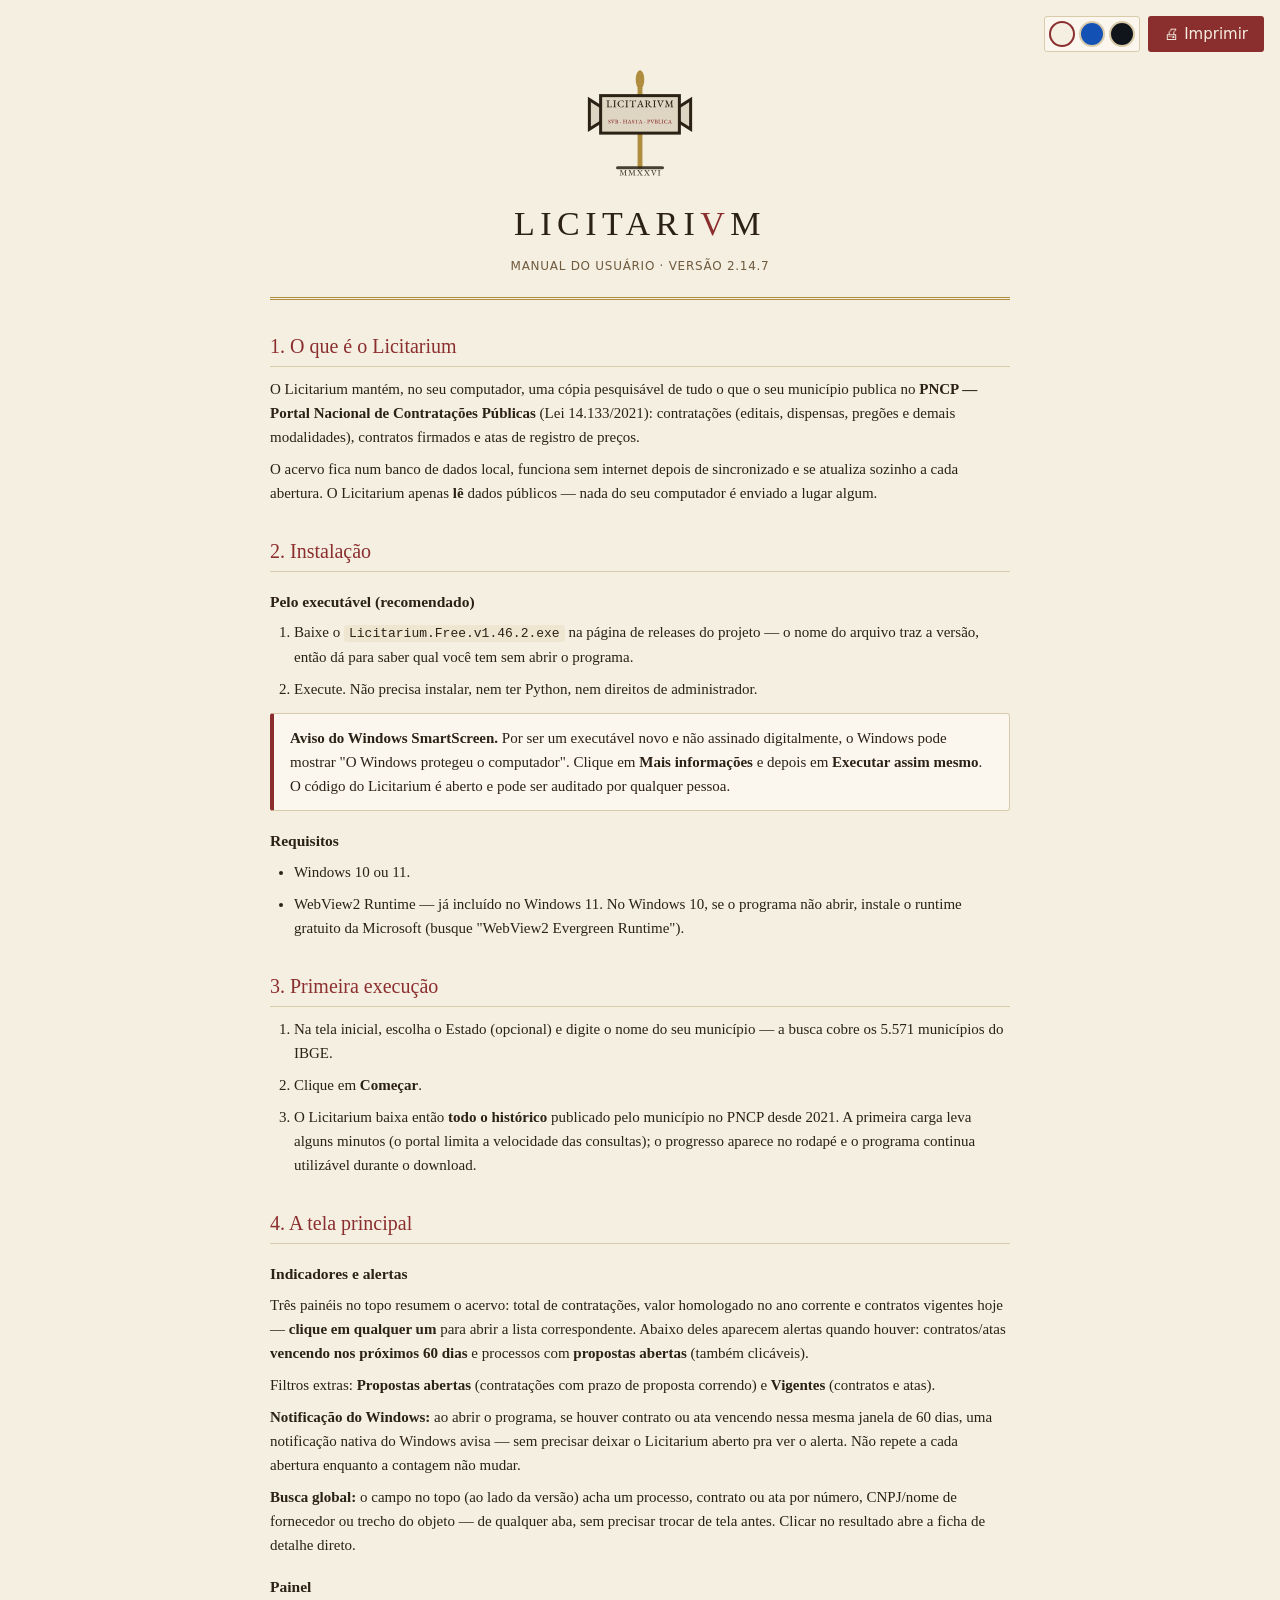
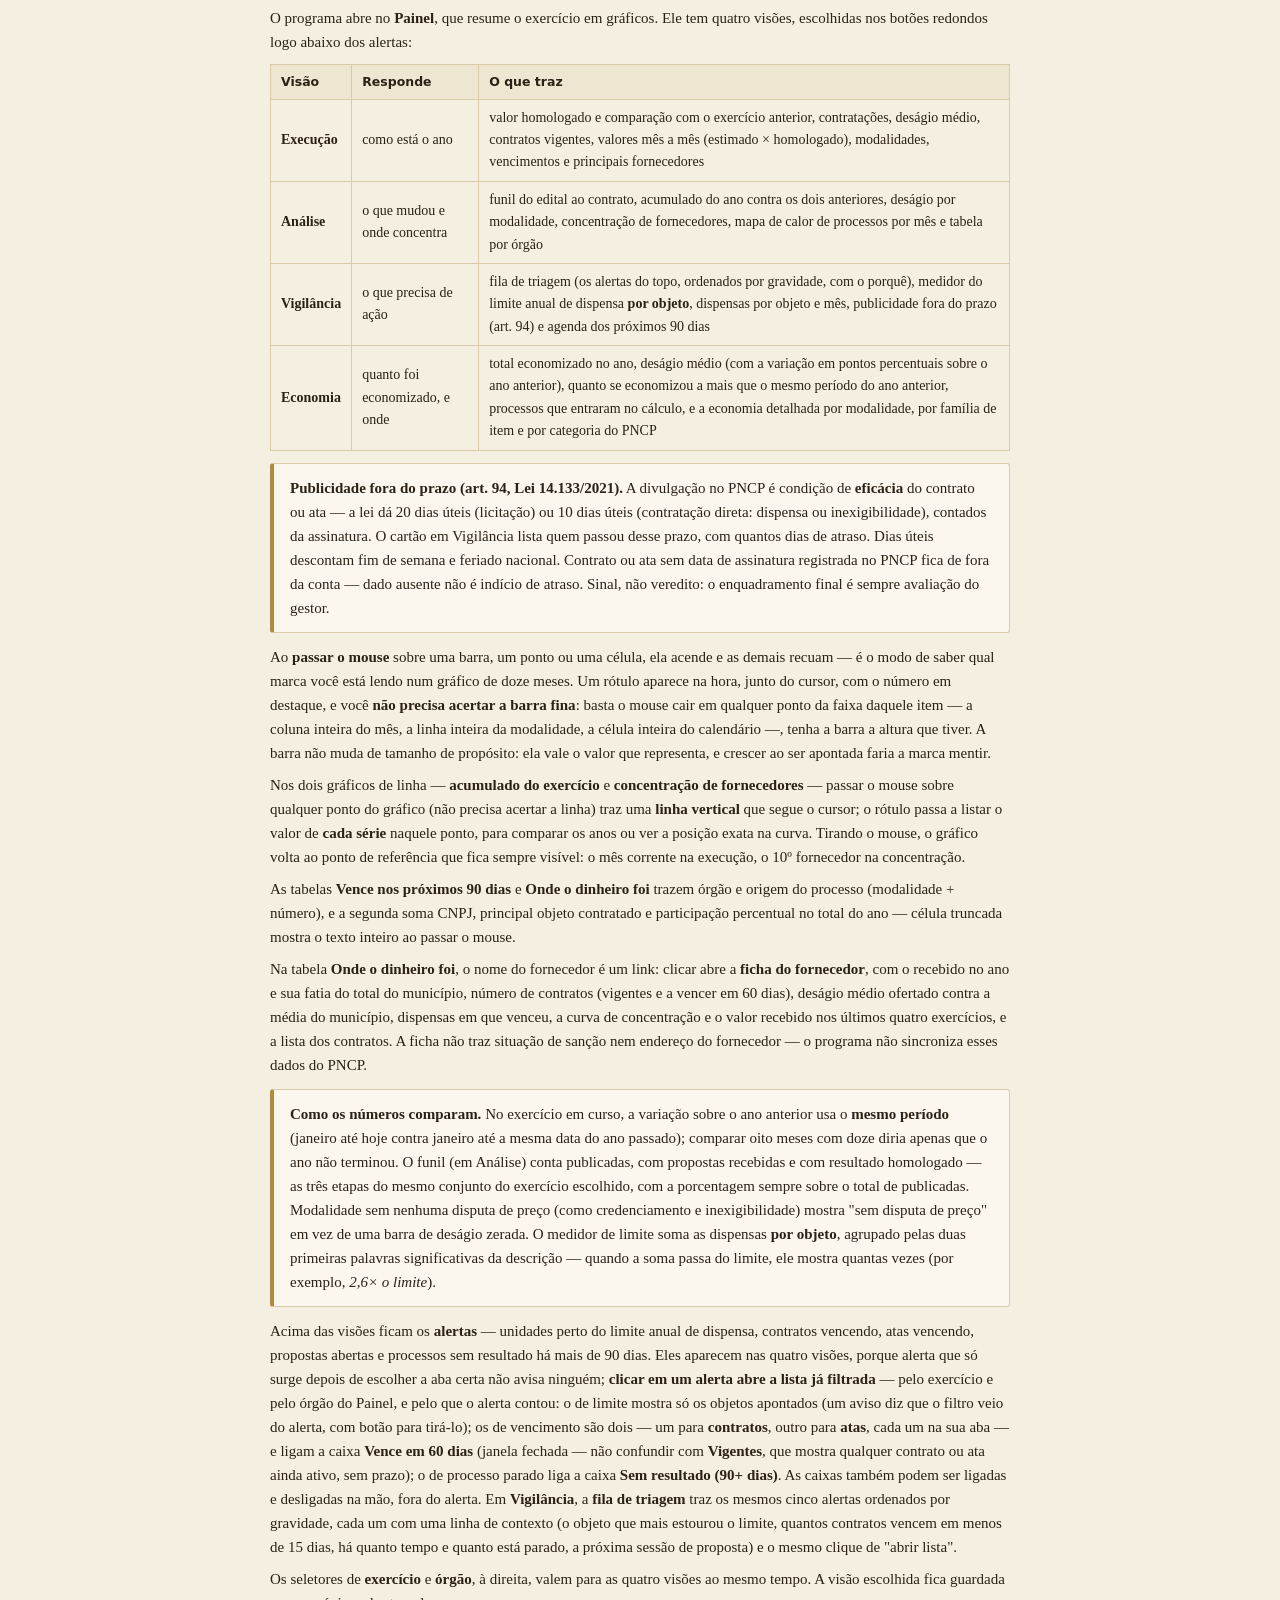
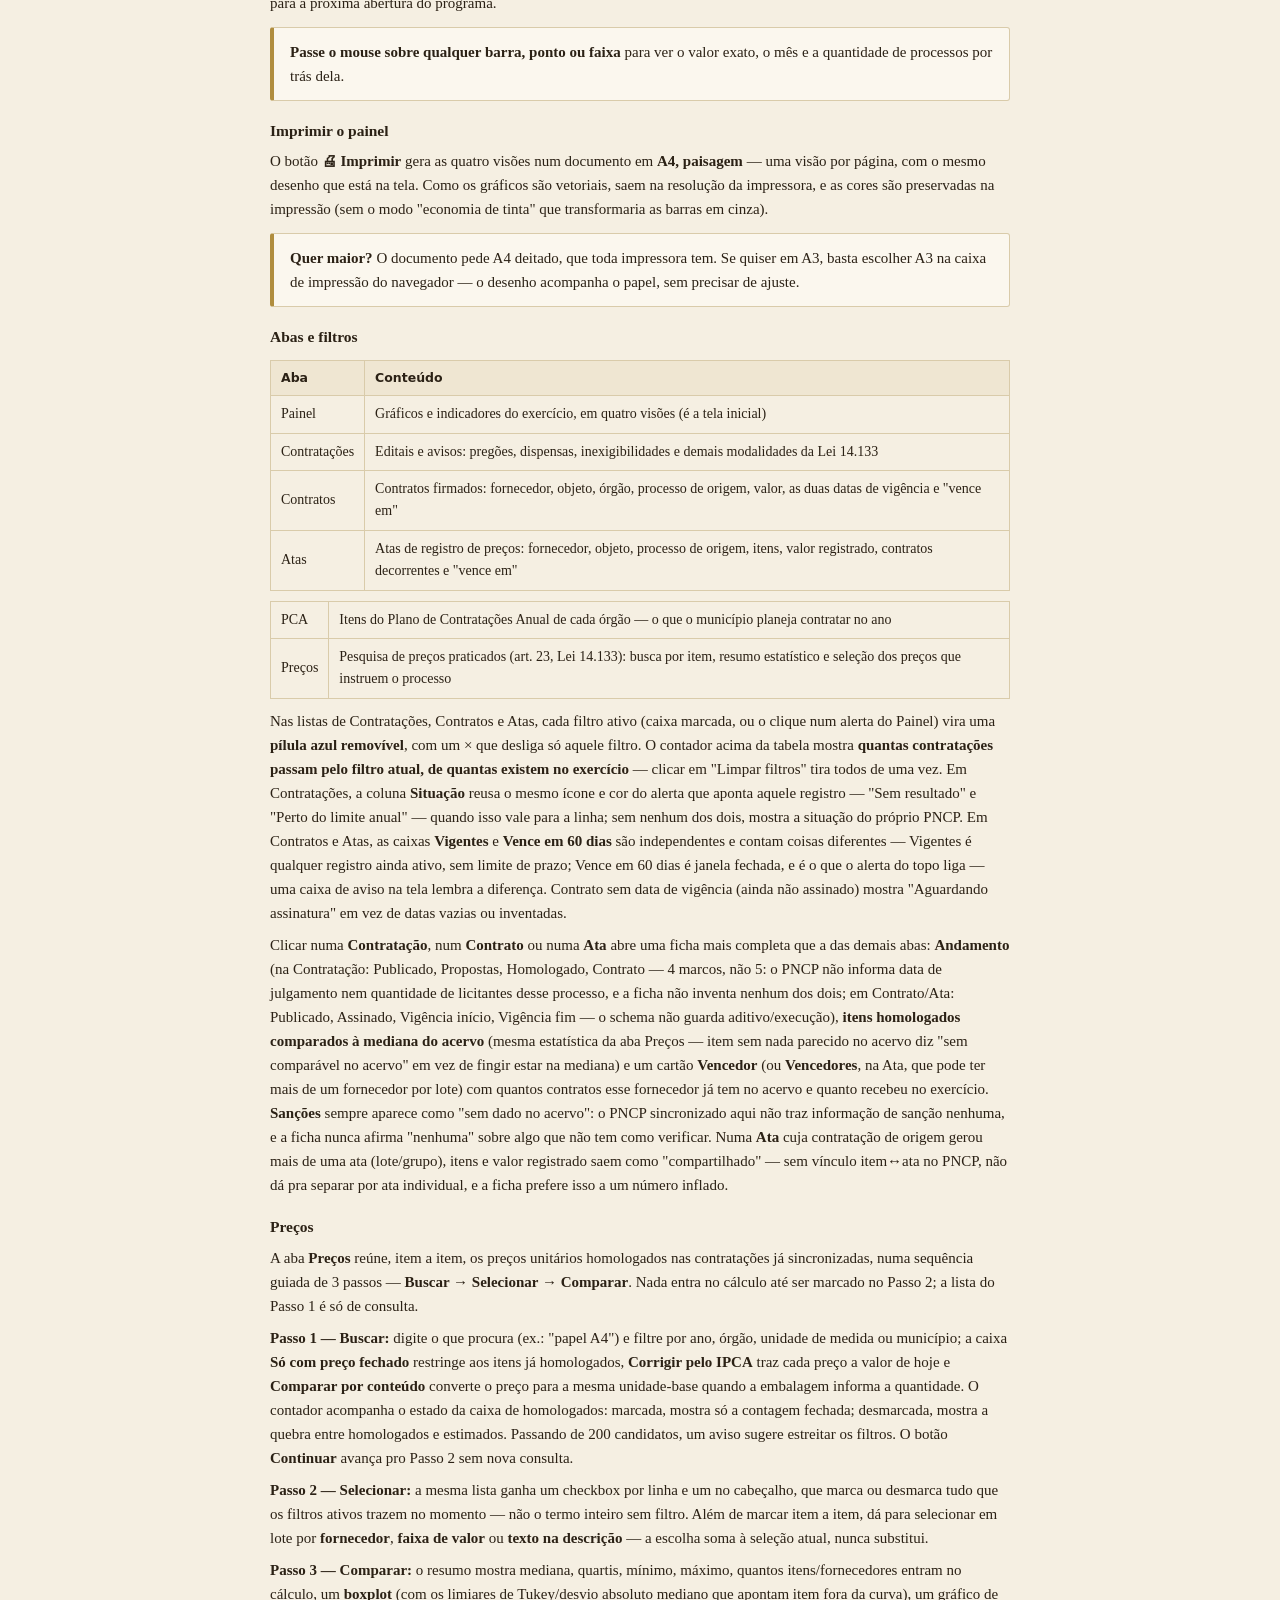
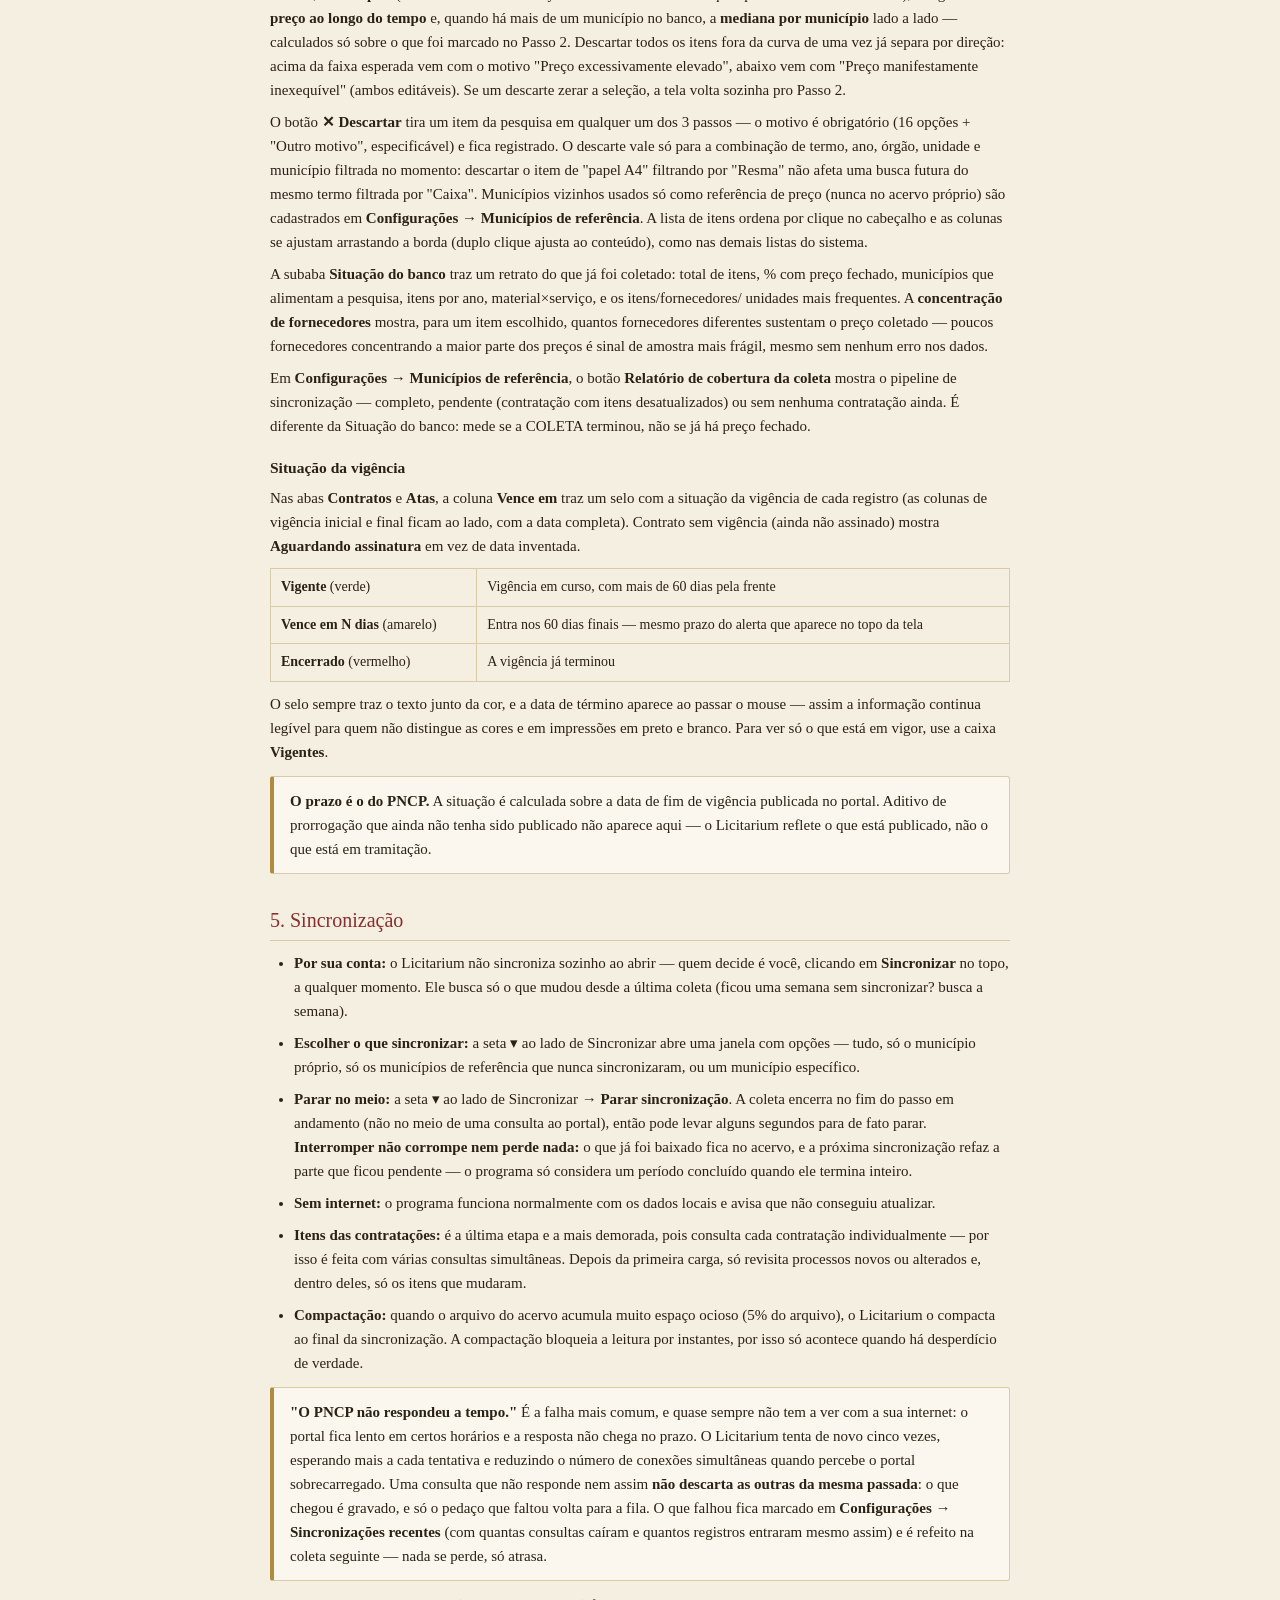
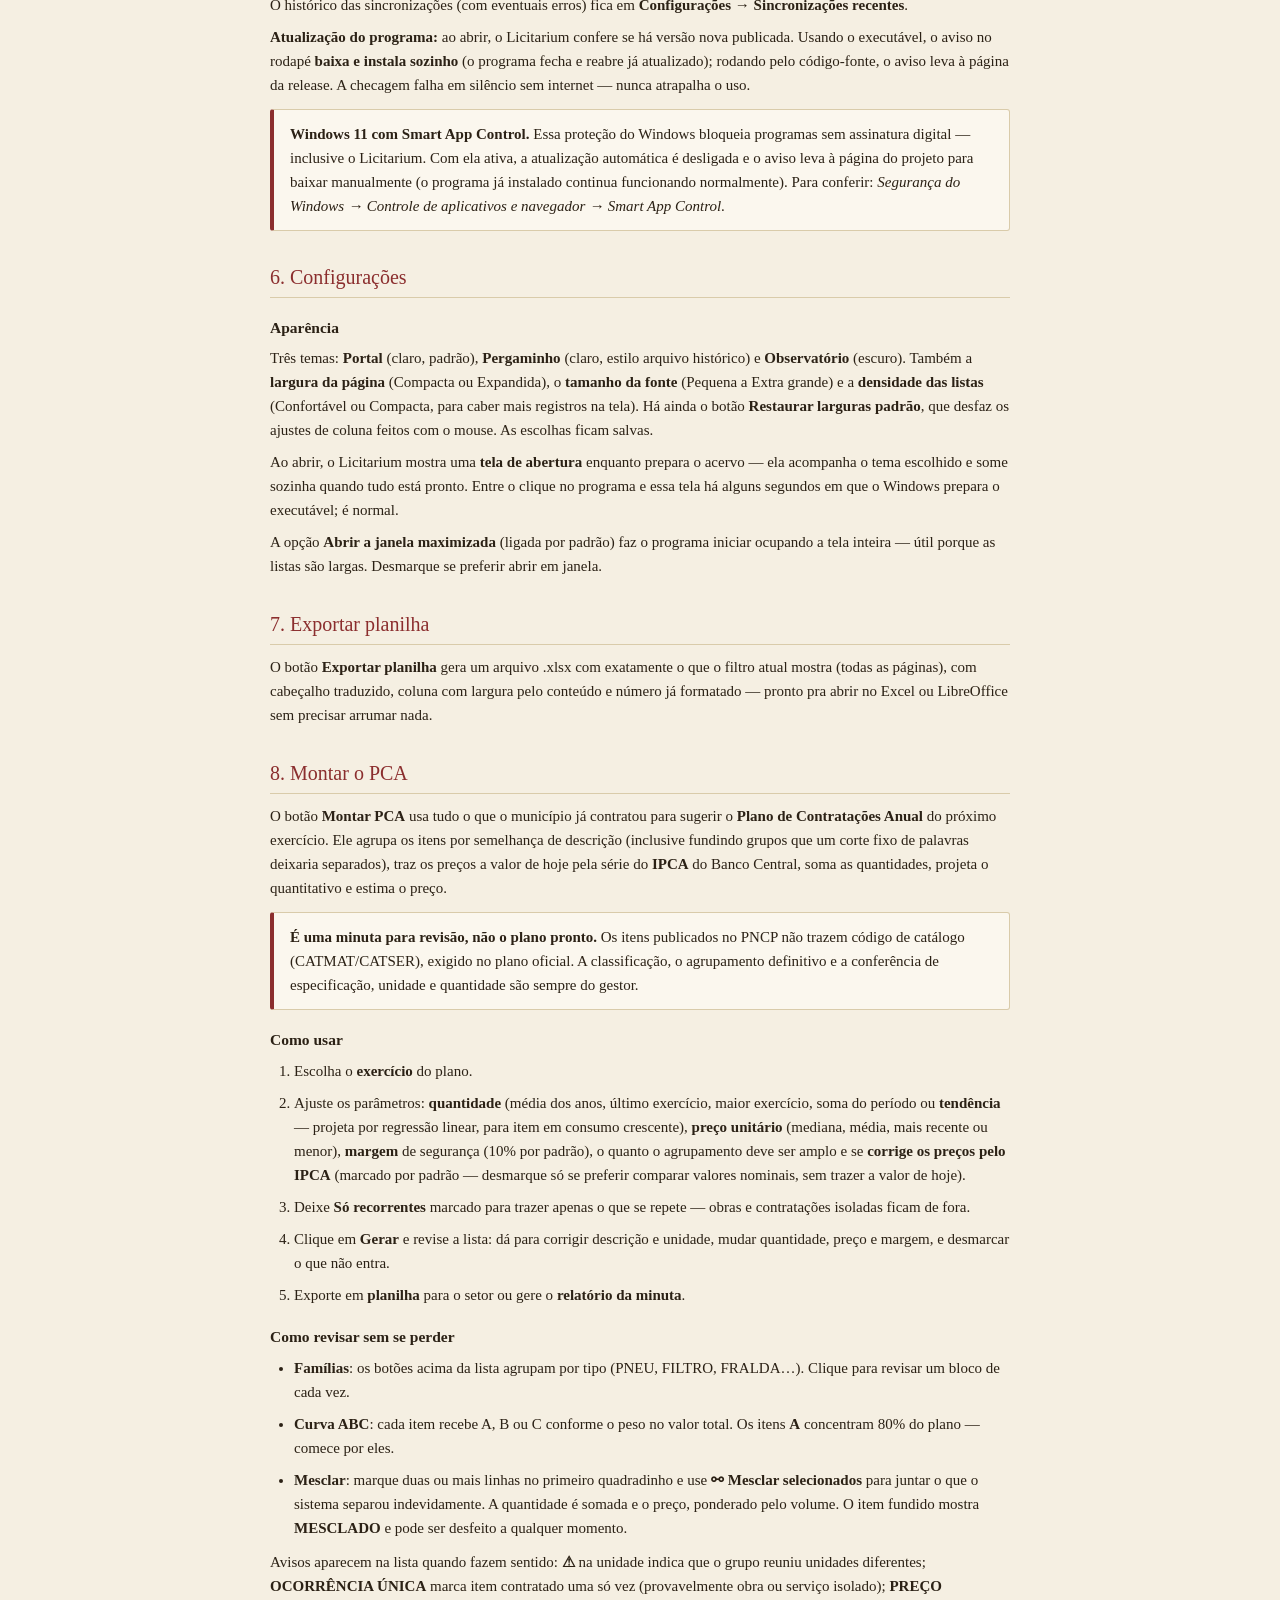
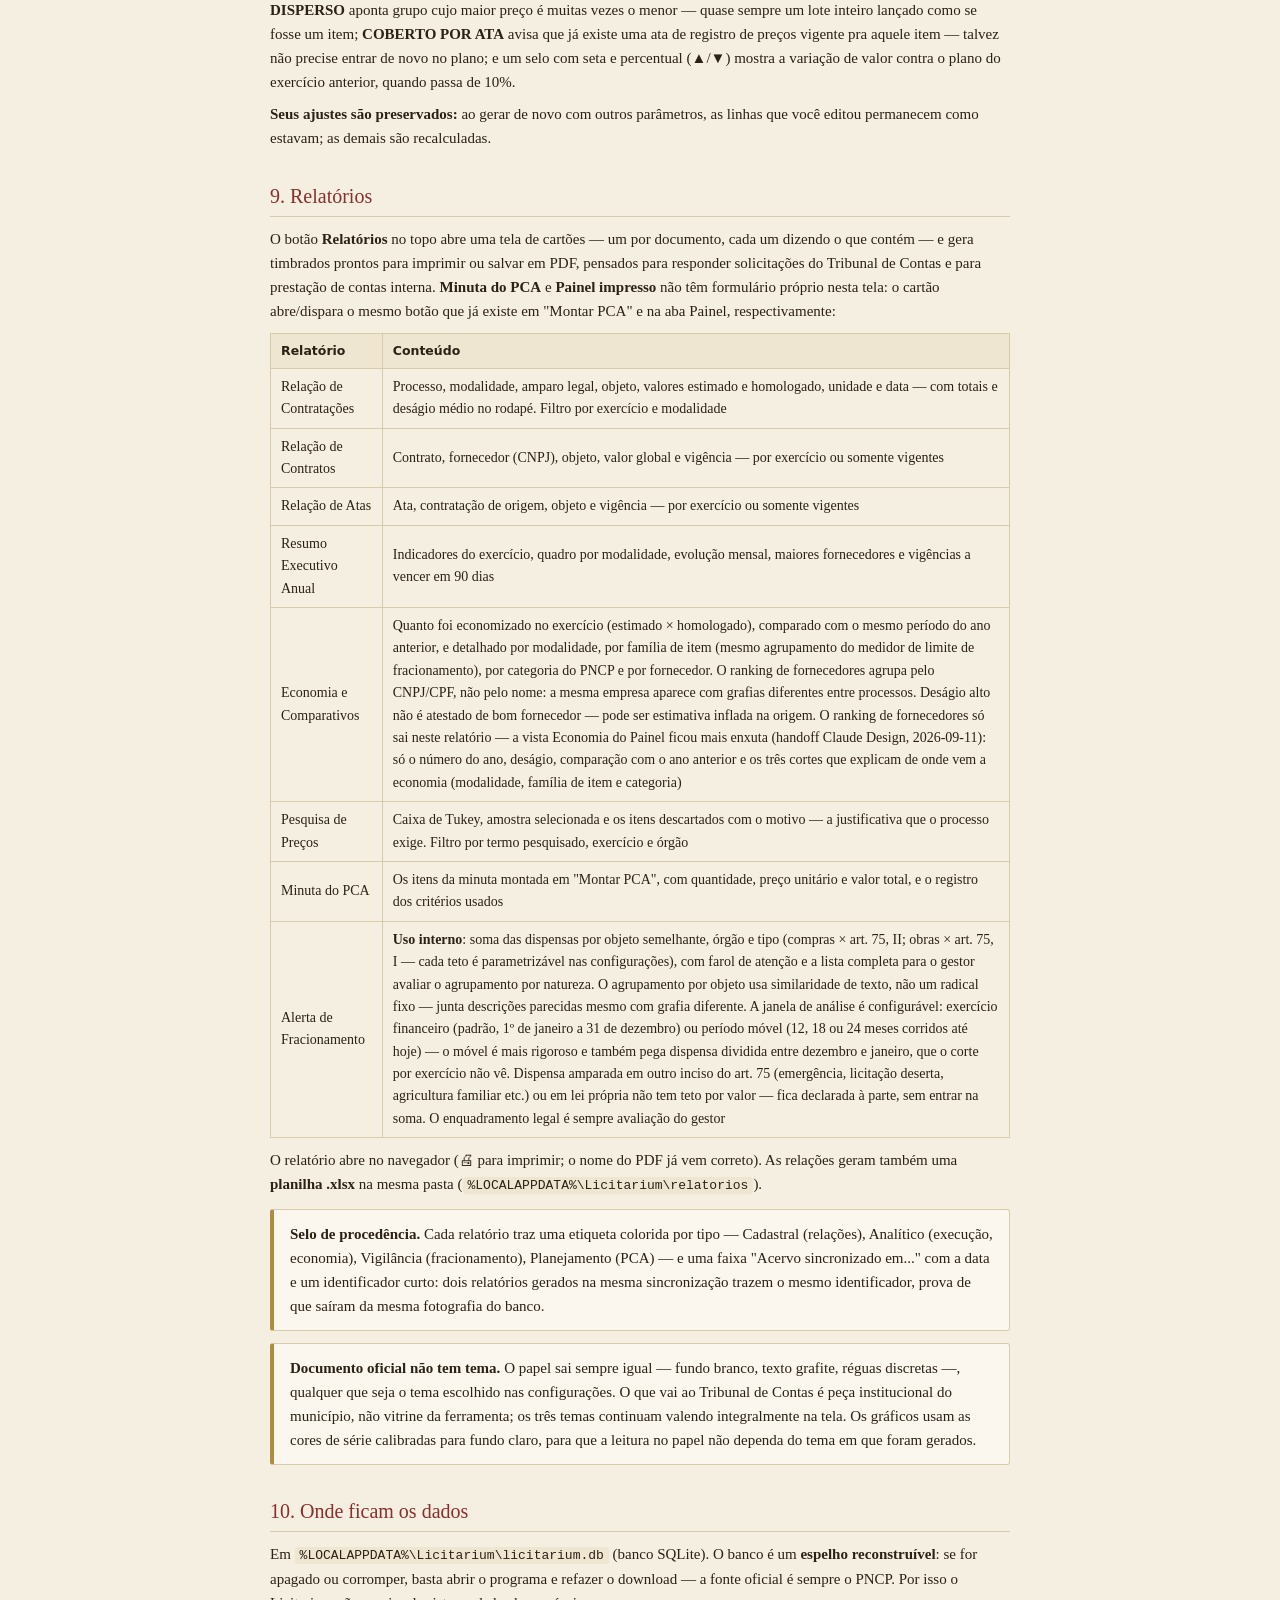
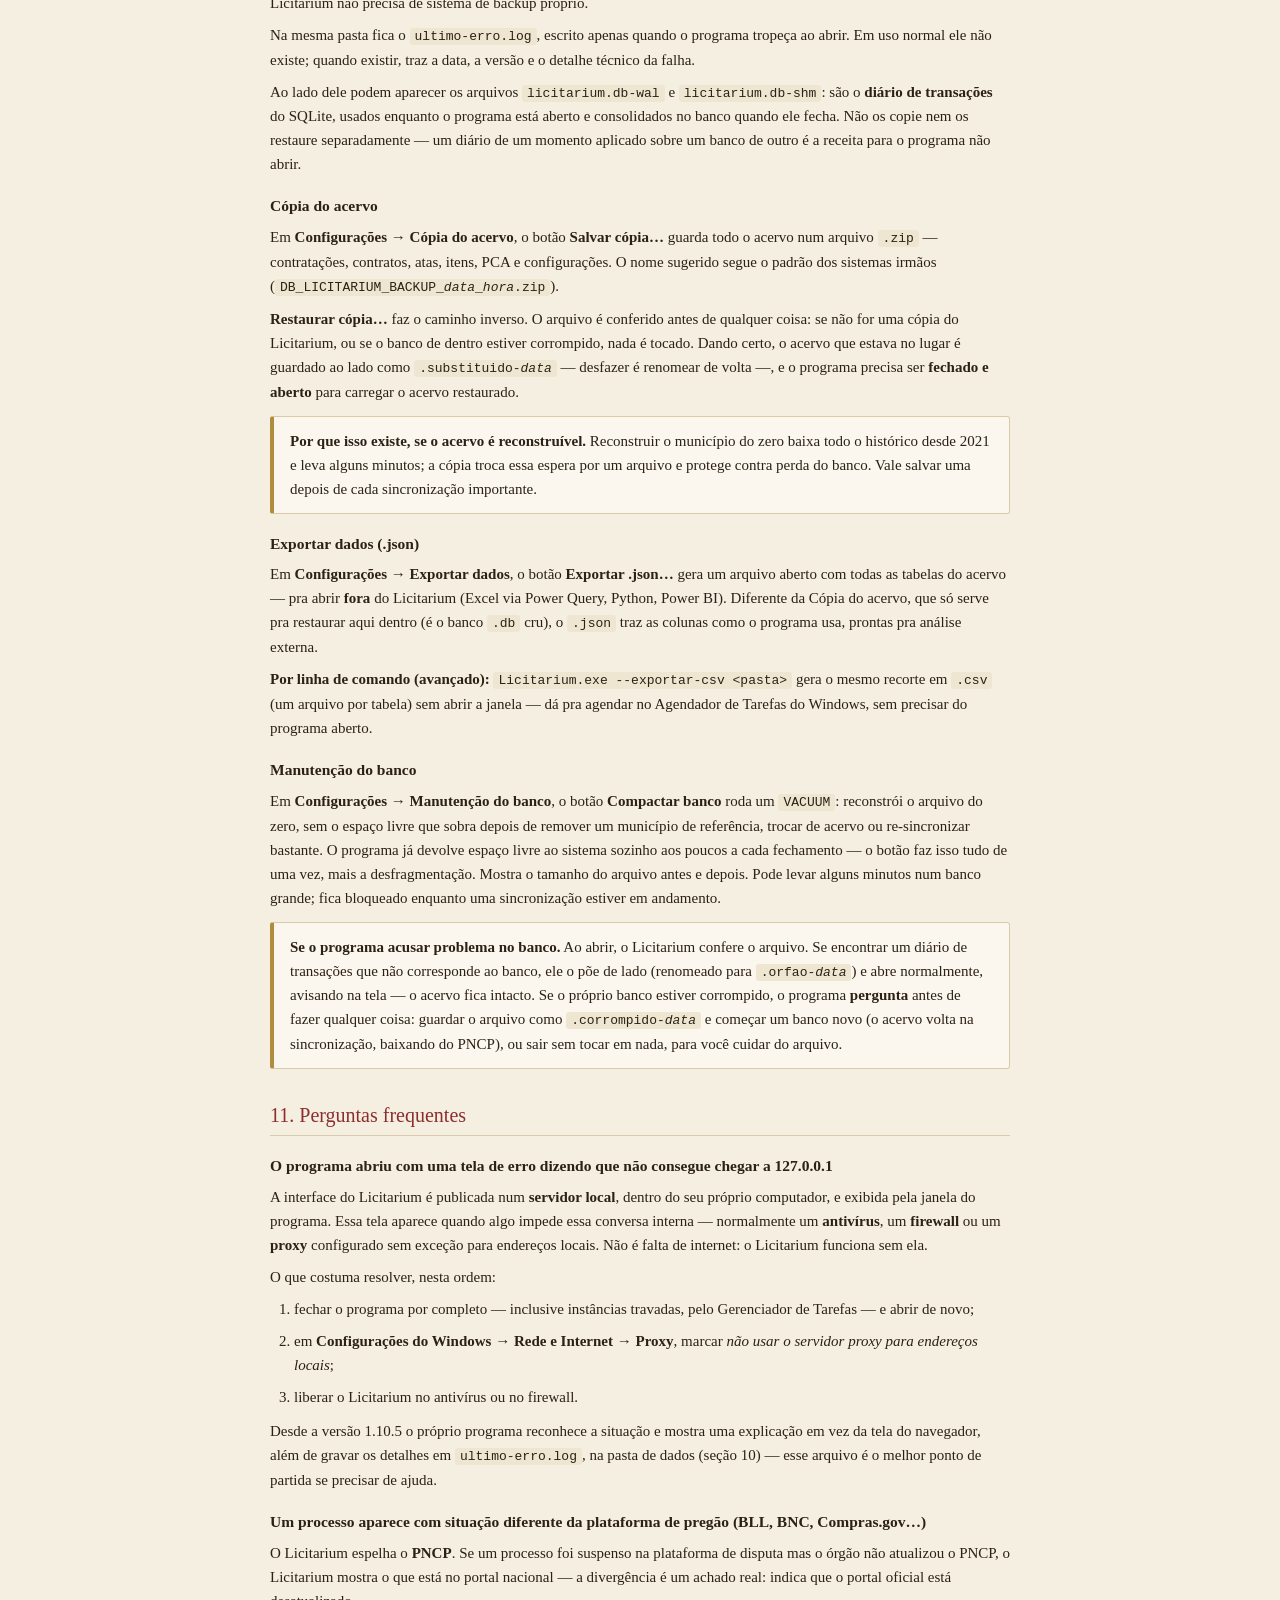
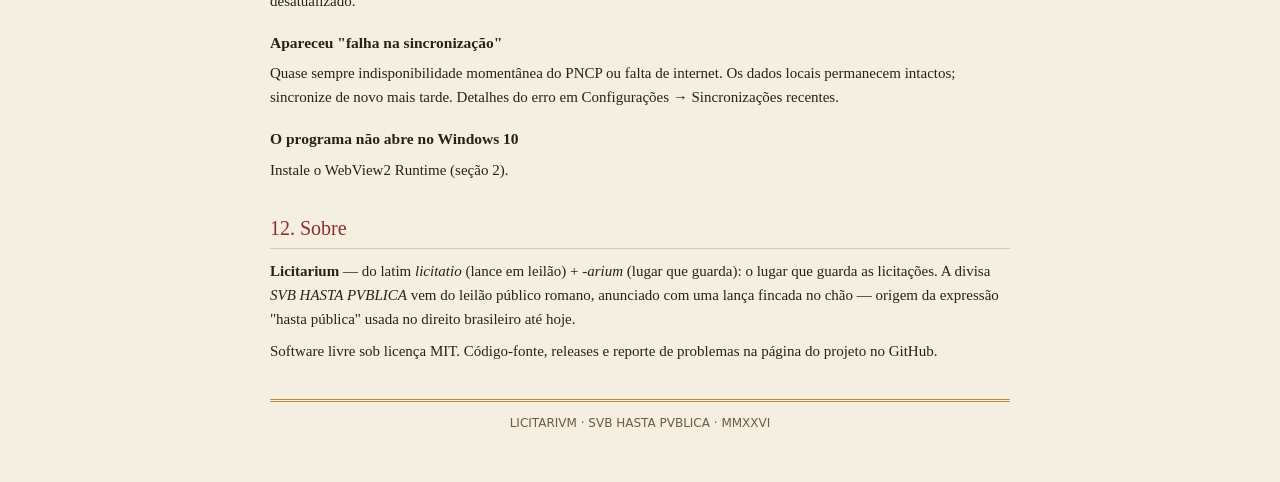
==== MANUAL.html @ 5b53dce2 "Leilão para de entrar no banco de preços de município de referência Achado do usuário: sync passava " ====
<!DOCTYPE html>
<html lang="pt-BR">
<head>
<meta charset="utf-8">
<title>Manual Operacional — Licitarium Free v2.14.7</title>
<style>
  @page {
    size: A4; margin: 2cm 1.8cm;
    @top-center { content: "Licitarium Free v2.14.7 — Manual Operacional"; font-size: 9pt; color: #6f5b3e; }
    @bottom-right { content: "Página " counter(page) " de " counter(pages);
                    font-size: 9pt; color: #6f5b3e; }
  }
  /* mesmas três paletas do programa; os relatórios têm paleta própria e
     fixa desde a v1.20.0 (relatorios.py:PALETA_DOCUMENTO) */
  :root, [data-theme="pergaminho"] {
    --bg:#f5efe2; --surface:#fbf7ee; --surface2:#efe6d2;
    --text:#2b2115; --muted:#6f5b3e; --border:#d9cbaa;
    --accent:#8b2e2e; --accent-fg:#f5efe2; --detalhe:#b08d3e;
    --raio:3px; --font-corpo:Georgia,'Times New Roman',serif;
  }
  [data-theme="portal"] {
    --bg:#f8f9fa; --surface:#ffffff; --surface2:#f1f3f5;
    --text:#1b1b1b; --muted:#5c6670; --border:#e3e6e8;
    --accent:#1351b4; --accent-fg:#ffffff; --detalhe:#1351b4;
    --raio:8px; --font-corpo:system-ui,'Segoe UI',sans-serif;
  }
  [data-theme="observatorio"] {
    --bg:#10151c; --surface:#1a212b; --surface2:#141a23;
    --text:#dce3ec; --muted:#8b97a7; --border:#232c38;
    --accent:#f0a836; --accent-fg:#10151c; --detalhe:#f0a836;
    --raio:8px; --font-corpo:system-ui,'Segoe UI',sans-serif;
  }
  * { margin:0; padding:0; box-sizing:border-box; }
  body { font-family:var(--font-corpo); color:var(--text);
         background:var(--bg); line-height:1.6; font-size:15px; }
  .pagina { max-width:820px; margin:0 auto; padding:34px 40px 60px; }
  header.capa { text-align:center; padding:26px 0 20px;
                border-bottom:3px double var(--detalhe); margin-bottom:28px; }
  header.capa svg { width:120px; height:120px; }
  /* o wordmark é a marca: serif nos três temas, como no programa */
  h1.mark { font-family:Georgia,'Times New Roman',serif; font-size:34px;
            letter-spacing:.16em; font-weight:400; margin-top:10px; }
  h1.mark b { color:var(--accent); font-weight:400; }
  .subtitulo { font-family:system-ui,'Segoe UI',sans-serif; font-size:12px;
               color:var(--muted); letter-spacing:.06em; margin-top:6px; }
  h2 { font-size:20px; font-weight:400; color:var(--accent); margin:30px 0 10px;
       border-bottom:1px solid var(--border); padding-bottom:4px;
       break-after:avoid; }
  h3 { font-size:15.5px; margin:18px 0 6px; break-after:avoid; }
  p, li { margin-bottom:8px; }
  ul, ol { margin:0 0 10px 24px; }
  code, kbd { font-family:Consolas,monospace; font-size:13px;
              background:var(--surface2); padding:1px 5px; border-radius:3px; }
  .caixa { background:var(--surface); border:1px solid var(--border);
           border-left:4px solid var(--detalhe);
           padding:12px 16px; margin:12px 0; border-radius:var(--raio);
           break-inside:avoid; }
  .caixa.alerta { border-left-color:var(--accent); }
  table { border-collapse:collapse; width:100%; margin:10px 0; font-size:14px; }
  th, td { border:1px solid var(--border); padding:7px 10px; text-align:left; }
  th { background:var(--surface2); font-weight:600;
       font-family:system-ui,'Segoe UI',sans-serif; font-size:12.5px; }
  .no-print { position:fixed; top:16px; right:16px; display:flex; gap:8px;
              align-items:center; font-family:system-ui,sans-serif; }
  .no-print button { font-size:15px; padding:9px 16px; cursor:pointer;
    background:var(--accent); color:var(--accent-fg); border:none;
    border-radius:var(--raio); font-family:inherit; }
  .temas { display:flex; gap:4px; background:var(--surface);
           border:1px solid var(--border); border-radius:var(--raio);
           padding:4px; }
  .temas button { width:26px; height:26px; padding:0; border-radius:50%;
                  border:2px solid var(--border); cursor:pointer; }
  .temas button[aria-pressed="true"] { border-color:var(--accent); }
  .temas .t-pergaminho { background:#f5efe2; }
  .temas .t-portal { background:#1351b4; }
  .temas .t-observatorio { background:#10151c; }
  footer { margin-top:36px; padding-top:12px;
           border-top:3px double var(--detalhe);
           text-align:center; font-size:12px; color:var(--muted);
           font-family:system-ui,'Segoe UI',sans-serif; }
  @media print {
    /* papel é papel: imprime sempre no pergaminho, qualquer que seja o tema */
    :root { --bg:#fff; --surface:#fbf7ee; --surface2:#efe6d2;
            --text:#2b2115; --muted:#6f5b3e; --border:#d9cbaa;
            --accent:#8b2e2e; --detalhe:#b08d3e;
            --font-corpo:Georgia,'Times New Roman',serif; }
    body { font-size:11.5pt; }
    .pagina { max-width:none; padding:0; }
    .no-print { display:none; }
  }
</style>
<script>
// Tema do manual. Mesma chave do programa: se um dia ele servir este arquivo,
// o manual já abre no tema escolhido lá dentro. ?tema= tem prioridade.
// Roda no <head>, antes da página pintar: senão o manual nasce pergaminho e
// pisca para o tema salvo (a mesma lição da splash do programa).
(function () {
  const TEMAS = ["pergaminho", "portal", "observatorio"];
  function aplicar(tema) {
    if (!TEMAS.includes(tema)) tema = "pergaminho";
    document.documentElement.dataset.theme = tema;
    for (const b of document.querySelectorAll(".temas button"))
      b.setAttribute("aria-pressed", String(b.dataset.tema === tema));
    try { localStorage.setItem("tema", tema); } catch {}
  }
  const daUrl = new URLSearchParams(location.search).get("tema");
  let salvo = null;
  try { salvo = localStorage.getItem("tema"); } catch {}
  aplicar(TEMAS.includes(daUrl) ? daUrl : salvo);
  addEventListener("DOMContentLoaded", () => {
    for (const b of document.querySelectorAll(".temas button")) {
      b.onclick = () => aplicar(b.dataset.tema);
      b.setAttribute("aria-pressed",
        String(b.dataset.tema === document.documentElement.dataset.theme));
    }
  });
})();
</script>
</head>
<body>
<div class="no-print">
  <div class="temas" role="group" aria-label="Tema do manual">
    <button class="t-pergaminho" data-tema="pergaminho" title="Pergaminho"
            aria-label="Tema Pergaminho"></button>
    <button class="t-portal" data-tema="portal" title="Portal"
            aria-label="Tema Portal"></button>
    <button class="t-observatorio" data-tema="observatorio" title="Observatório"
            aria-label="Tema Observatório"></button>
  </div>
  <button onclick="print()">🖨 Imprimir</button>
</div>
<div class="pagina">

<header class="capa">
  <svg viewBox="0 0 64 64" aria-hidden="true">
    <!-- paleta fixa da marca em todos os temas (IDENTIDADE.md §4): o
         estandarte é a marca, e marca não troca de cor com a pele -->
    <!-- Licitarium — marca de apresentação: estandarte (signum) com tabula ansata.
         Gerado por design/gerar_marca.py; inscrições em contorno.
         O exergo usa currentColor: é inscrito no suporte, não na pedra, e em
         tinta fixa ele sumia no fundo escuro do Observatório (achado da 1.1.0). -->
    <line x1="32" y1="57" x2="32" y2="15" stroke="#b08d3e" stroke-width="2.6"
          stroke-linecap="round"/>
    <ellipse cx="32" cy="10.5" rx="2.3" ry="5" fill="#b08d3e"/>
    <polygon points="12,25.5 5,21 5,37 12,32.5" fill="#ded5c2" stroke="#2b2115"
             stroke-width="1.6"/>
    <polygon points="52,25.5 59,21 59,37 52,32.5" fill="#ded5c2" stroke="#2b2115"
             stroke-width="1.6"/>
    <rect x="11" y="19" width="42" height="20" fill="#ded5c2" stroke="#2b2115"
          stroke-width="1.6"/>
    <path d="M14.27 25.17Q14.21 25.17 14.17 25.15Q14.13 25.12 14.13 25.1Q14.13 25.05 14.18 25.03Q14.22 25.01 14.25 25Q14.45 24.95 14.55 24.88Q14.65 24.8 14.65 24.62V22.14Q14.65 22.02 14.62 21.95Q14.6 21.89 14.53 21.86Q14.45 21.82 14.32 21.8Q14.16 21.77 14.16 21.69Q14.16 21.66 14.2 21.64Q14.24 21.62 14.3 21.62Q14.44 21.62 14.54 21.63Q14.65 21.63 14.75 21.64Q14.85 21.64 14.96 21.64Q15.09 21.64 15.2 21.64Q15.31 21.64 15.43 21.63Q15.55 21.63 15.68 21.63Q15.75 21.63 15.78 21.64Q15.82 21.66 15.82 21.69Q15.82 21.73 15.78 21.76Q15.74 21.78 15.66 21.8Q15.46 21.85 15.34 21.9Q15.22 21.96 15.22 22.12V24.61Q15.22 24.77 15.3 24.85Q15.37 24.92 15.59 24.92H16.22Q16.35 24.92 16.46 24.88Q16.56 24.83 16.62 24.78Q16.73 24.69 16.78 24.6Q16.84 24.52 16.91 24.38Q16.93 24.32 16.97 24.27Q17 24.22 17.03 24.22Q17.07 24.22 17.09 24.25Q17.1 24.28 17.1 24.32Q17.1 24.33 17.1 24.34Q17.09 24.36 17.09 24.37Q17.05 24.52 17.02 24.63Q16.99 24.75 16.97 24.85Q16.95 24.95 16.94 25.07Q16.94 25.11 16.92 25.14Q16.91 25.17 16.86 25.17Q16.65 25.17 16.41 25.16Q16.18 25.16 15.94 25.15Q15.69 25.15 15.46 25.14Q15.23 25.14 15.01 25.14Q14.88 25.14 14.72 25.14Q14.56 25.15 14.43 25.16Q14.3 25.17 14.27 25.17ZM17.77 25.16Q17.71 25.16 17.67 25.15Q17.63 25.13 17.63 25.1Q17.63 25.03 17.79 24.99Q17.99 24.96 18.09 24.88Q18.19 24.8 18.19 24.61V22.18Q18.19 22 18.11 21.92Q18.04 21.84 17.83 21.8Q17.67 21.77 17.67 21.69Q17.67 21.66 17.71 21.64Q17.75 21.62 17.81 21.62Q17.95 21.62 18.06 21.63Q18.17 21.63 18.27 21.64Q18.37 21.64 18.49 21.64Q18.61 21.64 18.71 21.64Q18.8 21.64 18.91 21.63Q19.02 21.63 19.15 21.63Q19.21 21.63 19.25 21.64Q19.29 21.66 19.29 21.69Q19.29 21.73 19.25 21.76Q19.21 21.78 19.13 21.8Q18.93 21.85 18.84 21.92Q18.76 22 18.76 22.18V24.61Q18.76 24.79 18.86 24.87Q18.96 24.95 19.16 24.99Q19.24 25.01 19.28 25.03Q19.32 25.05 19.32 25.1Q19.32 25.13 19.28 25.15Q19.24 25.16 19.18 25.16Q19.05 25.16 18.93 25.15Q18.82 25.15 18.72 25.14Q18.61 25.14 18.49 25.14Q18.37 25.14 18.26 25.14Q18.14 25.15 18.03 25.16Q17.91 25.16 17.77 25.16ZM21.98 25.22Q21.59 25.22 21.24 25.09Q20.88 24.96 20.6 24.72Q20.33 24.49 20.17 24.15Q20.01 23.82 20.01 23.41Q20.01 23.03 20.17 22.7Q20.33 22.36 20.62 22.11Q20.91 21.86 21.29 21.71Q21.68 21.57 22.12 21.57Q22.32 21.57 22.48 21.59Q22.63 21.61 22.78 21.64Q22.92 21.68 23.09 21.73Q23.16 21.75 23.19 21.79Q23.23 21.83 23.23 21.9Q23.25 22.04 23.26 22.19Q23.28 22.34 23.28 22.53Q23.29 22.57 23.24 22.6Q23.2 22.62 23.15 22.61Q23.11 22.59 23.09 22.53Q23.04 22.35 22.98 22.22Q22.91 22.08 22.79 21.98Q22.66 21.88 22.47 21.83Q22.28 21.78 22.04 21.78Q21.74 21.78 21.49 21.9Q21.24 22.02 21.06 22.24Q20.88 22.45 20.78 22.72Q20.68 22.99 20.68 23.28Q20.68 23.62 20.78 23.93Q20.87 24.24 21.05 24.48Q21.24 24.73 21.49 24.87Q21.75 25.01 22.07 25.01Q22.46 25.01 22.71 24.84Q22.96 24.66 23.14 24.33Q23.18 24.25 23.25 24.26Q23.33 24.26 23.33 24.34Q23.33 24.4 23.31 24.49Q23.29 24.59 23.26 24.7Q23.23 24.8 23.19 24.9Q23.16 24.97 23.13 25Q23.1 25.02 23.03 25.05Q22.83 25.13 22.55 25.18Q22.27 25.22 21.98 25.22ZM24.24 25.16Q24.18 25.16 24.14 25.15Q24.1 25.13 24.1 25.1Q24.1 25.03 24.26 24.99Q24.46 24.96 24.56 24.88Q24.66 24.8 24.66 24.61V22.18Q24.66 22 24.58 21.92Q24.51 21.84 24.3 21.8Q24.14 21.77 24.14 21.69Q24.14 21.66 24.18 21.64Q24.22 21.62 24.28 21.62Q24.42 21.62 24.53 21.63Q24.64 21.63 24.74 21.64Q24.84 21.64 24.96 21.64Q25.08 21.64 25.18 21.64Q25.27 21.64 25.38 21.63Q25.49 21.63 25.62 21.63Q25.68 21.63 25.72 21.64Q25.76 21.66 25.76 21.69Q25.76 21.73 25.72 21.76Q25.68 21.78 25.6 21.8Q25.4 21.85 25.31 21.92Q25.23 22 25.23 22.18V24.61Q25.23 24.79 25.33 24.87Q25.43 24.95 25.63 24.99Q25.71 25.01 25.75 25.03Q25.79 25.05 25.79 25.1Q25.79 25.13 25.75 25.15Q25.71 25.16 25.65 25.16Q25.52 25.16 25.4 25.15Q25.29 25.15 25.19 25.14Q25.08 25.14 24.96 25.14Q24.84 25.14 24.73 25.14Q24.61 25.15 24.5 25.16Q24.38 25.16 24.24 25.16ZM27.4 25.16Q27.34 25.16 27.3 25.15Q27.26 25.13 27.26 25.1Q27.26 25.06 27.3 25.03Q27.34 25.01 27.42 24.99Q27.62 24.96 27.73 24.87Q27.83 24.78 27.83 24.6V22.46Q27.83 22.23 27.82 22.11Q27.81 21.99 27.79 21.94Q27.76 21.89 27.72 21.89Q27.66 21.87 27.58 21.86Q27.5 21.86 27.39 21.86H27.18Q27.04 21.86 26.9 21.92Q26.77 21.99 26.7 22.1Q26.68 22.13 26.64 22.19Q26.59 22.24 26.55 22.29Q26.5 22.33 26.45 22.33Q26.42 22.33 26.41 22.3Q26.4 22.28 26.4 22.25Q26.4 22.19 26.43 22.13Q26.51 21.96 26.55 21.83Q26.59 21.7 26.61 21.53Q26.62 21.44 26.66 21.42Q26.69 21.4 26.72 21.4Q26.75 21.4 26.79 21.46Q26.84 21.53 26.87 21.57Q26.91 21.62 27.03 21.65Q27.15 21.67 27.25 21.67L29.19 21.67Q29.36 21.67 29.47 21.65Q29.58 21.63 29.65 21.59Q29.72 21.55 29.76 21.51Q29.81 21.46 29.87 21.46Q29.9 21.46 29.91 21.5Q29.92 21.53 29.92 21.58Q29.92 21.6 29.91 21.64Q29.91 21.69 29.9 21.71Q29.88 21.81 29.86 21.87Q29.85 21.93 29.84 21.99Q29.83 22.04 29.83 22.11V22.19Q29.83 22.26 29.81 22.31Q29.79 22.37 29.74 22.37Q29.7 22.37 29.67 22.32Q29.65 22.26 29.62 22.16Q29.58 22.01 29.47 21.94Q29.36 21.86 29.11 21.86H28.66Q28.55 21.86 28.5 21.9Q28.44 21.93 28.42 22.06Q28.4 22.19 28.4 22.46V24.6Q28.4 24.78 28.5 24.86Q28.61 24.95 28.81 24.99Q28.89 25.01 28.93 25.03Q28.97 25.05 28.97 25.1Q28.97 25.13 28.93 25.15Q28.89 25.16 28.83 25.16Q28.69 25.16 28.58 25.15Q28.47 25.15 28.36 25.14Q28.25 25.14 28.13 25.14Q28.01 25.14 27.89 25.14Q27.78 25.15 27.66 25.16Q27.54 25.16 27.4 25.16ZM30.45 25.17Q30.38 25.17 30.34 25.15Q30.29 25.13 30.29 25.09Q30.29 25.05 30.34 25.02Q30.38 24.99 30.45 24.97Q30.6 24.93 30.72 24.84Q30.84 24.75 30.91 24.57Q31.06 24.24 31.18 23.95Q31.3 23.65 31.42 23.36Q31.53 23.07 31.65 22.76Q31.77 22.45 31.89 22.1Q31.94 21.98 31.96 21.89Q31.98 21.81 31.99 21.75Q32.06 21.73 32.12 21.71Q32.18 21.69 32.24 21.66Q32.31 21.62 32.34 21.56Q32.38 21.5 32.4 21.47Q32.41 21.46 32.43 21.46Q32.44 21.46 32.45 21.48Q32.46 21.51 32.47 21.54Q32.48 21.57 32.49 21.61Q32.62 22 32.75 22.41Q32.88 22.81 33.01 23.2Q33.14 23.59 33.25 23.92Q33.37 24.25 33.45 24.5Q33.51 24.68 33.59 24.77Q33.66 24.87 33.76 24.91Q33.85 24.95 33.96 24.98Q34.03 25 34.08 25.03Q34.12 25.06 34.12 25.1Q34.12 25.13 34.08 25.15Q34.04 25.16 33.98 25.16Q33.89 25.16 33.75 25.15Q33.61 25.15 33.46 25.14Q33.31 25.13 33.19 25.13Q33.08 25.13 32.96 25.13Q32.84 25.14 32.73 25.14Q32.62 25.14 32.54 25.14Q32.47 25.14 32.43 25.13Q32.39 25.11 32.39 25.07Q32.39 25.03 32.44 25.01Q32.49 24.98 32.55 24.97Q32.74 24.94 32.82 24.87Q32.9 24.8 32.89 24.7Q32.88 24.61 32.85 24.47Q32.81 24.33 32.77 24.18Q32.73 24.02 32.69 23.9Q32.68 23.86 32.65 23.84Q32.63 23.83 32.56 23.83H31.57Q31.54 23.83 31.52 23.85Q31.5 23.87 31.48 23.93Q31.46 23.99 31.43 24.09Q31.39 24.19 31.36 24.3Q31.33 24.41 31.3 24.5Q31.28 24.59 31.27 24.64Q31.26 24.77 31.34 24.85Q31.42 24.93 31.59 24.97Q31.75 25.01 31.75 25.08Q31.75 25.12 31.71 25.13Q31.67 25.15 31.61 25.15Q31.5 25.15 31.37 25.14Q31.24 25.13 31.08 25.13Q30.91 25.13 30.75 25.15Q30.59 25.17 30.45 25.17ZM31.72 23.61H32.5Q32.58 23.61 32.58 23.58Q32.58 23.57 32.58 23.56Q32.57 23.55 32.57 23.53L32.17 22.25Q32.14 22.17 32.13 22.17Q32.12 22.17 32.09 22.25L31.62 23.53Q31.61 23.56 31.61 23.57Q31.61 23.6 31.64 23.61Q31.67 23.61 31.72 23.61ZM37.92 25.25Q37.72 25.25 37.57 25.21Q37.41 25.17 37.3 25.09Q37.18 25.01 37.08 24.89Q36.95 24.73 36.84 24.58Q36.72 24.43 36.6 24.24Q36.48 24.05 36.31 23.77Q36.24 23.64 36.11 23.58Q36.02 23.53 35.92 23.51Q35.83 23.49 35.77 23.48Q35.73 23.48 35.72 23.51Q35.7 23.54 35.7 23.59V24.57Q35.7 24.74 35.78 24.85Q35.87 24.95 36.08 24.99Q36.15 25.01 36.19 25.03Q36.23 25.05 36.23 25.1Q36.23 25.13 36.19 25.15Q36.16 25.16 36.1 25.16Q35.96 25.16 35.85 25.15Q35.75 25.14 35.66 25.14Q35.56 25.13 35.46 25.13Q35.33 25.13 35.22 25.14Q35.1 25.14 34.98 25.15Q34.87 25.16 34.73 25.16Q34.67 25.16 34.63 25.15Q34.59 25.13 34.59 25.1Q34.59 25.03 34.75 24.99Q34.95 24.96 35.04 24.88Q35.13 24.8 35.13 24.61V22.27Q35.13 22.09 35.11 22Q35.08 21.9 35.02 21.86Q34.95 21.82 34.8 21.8Q34.72 21.79 34.68 21.76Q34.64 21.73 34.64 21.69Q34.64 21.66 34.68 21.64Q34.72 21.62 34.78 21.62Q34.94 21.62 35.02 21.63Q35.11 21.63 35.19 21.64Q35.26 21.64 35.38 21.64Q35.49 21.64 35.58 21.63Q35.66 21.62 35.77 21.61Q35.88 21.61 36.05 21.61Q36.65 21.61 36.97 21.82Q37.29 22.04 37.29 22.48Q37.29 22.72 37.19 22.9Q37.09 23.07 36.94 23.18Q36.79 23.29 36.63 23.36Q36.61 23.37 36.62 23.39Q36.62 23.4 36.63 23.43Q36.8 23.68 36.95 23.9Q37.1 24.13 37.28 24.33Q37.46 24.54 37.68 24.75Q37.83 24.89 38 24.91Q38.16 24.94 38.35 24.94Q38.43 24.94 38.43 25.01Q38.43 25.11 38.34 25.16Q38.26 25.21 38.15 25.23Q38.03 25.25 37.92 25.25ZM35.96 23.34Q36.19 23.34 36.35 23.24Q36.51 23.13 36.6 22.96Q36.69 22.78 36.69 22.58Q36.69 22.35 36.63 22.17Q36.57 22 36.42 21.89Q36.26 21.79 35.97 21.79Q35.82 21.79 35.77 21.9Q35.71 22 35.71 22.29Q35.7 22.42 35.7 22.64Q35.7 22.85 35.7 23.15Q35.7 23.28 35.77 23.31Q35.83 23.34 35.96 23.34ZM39.03 25.16Q38.97 25.16 38.93 25.15Q38.89 25.13 38.89 25.1Q38.89 25.03 39.04 24.99Q39.25 24.96 39.35 24.88Q39.44 24.8 39.44 24.61V22.18Q39.44 22 39.37 21.92Q39.29 21.84 39.08 21.8Q38.93 21.77 38.93 21.69Q38.93 21.66 38.97 21.64Q39.01 21.62 39.07 21.62Q39.21 21.62 39.31 21.63Q39.42 21.63 39.53 21.64Q39.63 21.64 39.75 21.64Q39.86 21.64 39.96 21.64Q40.06 21.64 40.16 21.63Q40.27 21.63 40.41 21.63Q40.47 21.63 40.51 21.64Q40.54 21.66 40.54 21.69Q40.54 21.73 40.5 21.76Q40.47 21.78 40.39 21.8Q40.18 21.85 40.1 21.92Q40.01 22 40.01 22.18V24.61Q40.01 24.79 40.11 24.87Q40.22 24.95 40.42 24.99Q40.5 25.01 40.53 25.03Q40.57 25.05 40.57 25.1Q40.57 25.13 40.54 25.15Q40.5 25.16 40.44 25.16Q40.3 25.16 40.19 25.15Q40.08 25.15 39.97 25.14Q39.87 25.14 39.75 25.14Q39.62 25.14 39.51 25.14Q39.4 25.15 39.28 25.16Q39.16 25.16 39.03 25.16ZM42.82 25.21Q42.77 25.21 42.74 25.16Q42.72 25.09 42.68 24.98Q42.63 24.87 42.6 24.78L41.59 22.19Q41.54 22.05 41.45 21.95Q41.36 21.85 41.21 21.81Q41.14 21.78 41.09 21.76Q41.05 21.73 41.05 21.69Q41.05 21.66 41.09 21.64Q41.13 21.63 41.19 21.63Q41.29 21.63 41.4 21.63Q41.52 21.64 41.65 21.64Q41.78 21.64 41.9 21.64Q42 21.64 42.13 21.64Q42.25 21.63 42.36 21.63Q42.47 21.63 42.55 21.63Q42.61 21.63 42.65 21.64Q42.7 21.66 42.7 21.69Q42.7 21.73 42.65 21.76Q42.61 21.79 42.53 21.8Q42.38 21.83 42.28 21.87Q42.19 21.92 42.19 22.02Q42.19 22.09 42.21 22.14Q42.23 22.2 42.24 22.24L42.99 24.25Q43 24.27 43.01 24.28Q43.03 24.28 43.05 24.24L43.74 22.41Q43.85 22.13 43.77 21.98Q43.68 21.83 43.49 21.81Q43.42 21.8 43.37 21.77Q43.32 21.74 43.32 21.7Q43.32 21.66 43.36 21.65Q43.41 21.63 43.47 21.63Q43.56 21.63 43.64 21.63Q43.72 21.64 43.81 21.64Q43.9 21.64 44 21.64Q44.15 21.64 44.32 21.63Q44.48 21.62 44.6 21.62Q44.67 21.62 44.72 21.64Q44.76 21.65 44.76 21.69Q44.76 21.73 44.72 21.75Q44.67 21.78 44.6 21.8Q44.41 21.84 44.28 21.97Q44.16 22.11 44.09 22.29L43.14 24.56Q43.11 24.65 43.06 24.76Q43.02 24.86 42.98 24.97Q42.94 25.08 42.9 25.16Q42.89 25.19 42.87 25.2Q42.85 25.21 42.82 25.21ZM45.37 25.16Q45.3 25.16 45.26 25.15Q45.22 25.13 45.22 25.1Q45.22 25.06 45.27 25.04Q45.31 25.02 45.39 25Q45.52 24.97 45.61 24.86Q45.7 24.76 45.73 24.58Q45.78 24.18 45.82 23.77Q45.87 23.35 45.9 22.98Q45.93 22.61 45.94 22.32Q45.94 22.28 45.94 22.23Q45.94 22.18 45.94 22.14Q45.94 22.08 45.92 22.03Q45.9 21.98 45.84 21.94Q45.76 21.87 45.67 21.84Q45.59 21.81 45.47 21.79Q45.42 21.78 45.38 21.75Q45.35 21.72 45.35 21.68Q45.35 21.63 45.4 21.62Q45.44 21.61 45.52 21.61Q45.58 21.61 45.7 21.62Q45.81 21.62 45.94 21.63Q46.08 21.64 46.2 21.64Q46.32 21.65 46.4 21.65Q46.44 21.65 46.47 21.67Q46.5 21.7 46.51 21.74Q46.54 21.84 46.57 21.94Q46.6 22.04 46.64 22.15L47.47 24.21Q47.48 24.24 47.52 24.25Q47.55 24.25 47.57 24.22L48.53 22.16Q48.56 22.04 48.58 21.92Q48.61 21.81 48.63 21.73Q48.64 21.66 48.69 21.66H48.9Q49.08 21.65 49.29 21.63Q49.49 21.61 49.6 21.61Q49.63 21.61 49.68 21.62Q49.72 21.63 49.72 21.67Q49.72 21.71 49.69 21.73Q49.65 21.75 49.58 21.78Q49.53 21.8 49.46 21.83Q49.39 21.86 49.33 21.88Q49.24 21.92 49.19 21.98Q49.14 22.05 49.15 22.15Q49.15 22.53 49.17 22.85Q49.18 23.16 49.2 23.45Q49.21 23.73 49.23 24.02Q49.25 24.3 49.27 24.62Q49.28 24.78 49.38 24.87Q49.48 24.96 49.67 24.99Q49.75 25.01 49.79 25.03Q49.83 25.05 49.83 25.1Q49.83 25.13 49.79 25.15Q49.75 25.16 49.69 25.16Q49.55 25.16 49.44 25.15Q49.33 25.15 49.22 25.14Q49.11 25.14 48.99 25.14Q48.88 25.14 48.79 25.14Q48.7 25.15 48.59 25.16Q48.49 25.16 48.36 25.16Q48.29 25.16 48.25 25.15Q48.21 25.13 48.21 25.1Q48.21 25.06 48.25 25.03Q48.29 25.01 48.37 24.99Q48.54 24.97 48.61 24.88Q48.67 24.8 48.67 24.62Q48.67 24.25 48.66 23.93Q48.65 23.62 48.63 23.31Q48.62 23 48.6 22.66Q48.6 22.6 48.58 22.61Q48.55 22.61 48.53 22.66L47.37 25.15Q47.35 25.2 47.31 25.2Q47.26 25.19 47.25 25.15Q47.02 24.53 46.76 23.92Q46.51 23.31 46.23 22.64Q46.21 22.61 46.18 22.61Q46.15 22.61 46.15 22.65Q46.11 22.99 46.08 23.31Q46.05 23.63 46.04 23.94Q46.03 24.25 46.03 24.59Q46.03 24.73 46.12 24.85Q46.21 24.96 46.39 24.99Q46.47 25.01 46.52 25.03Q46.56 25.05 46.56 25.1Q46.56 25.13 46.52 25.15Q46.47 25.16 46.41 25.16Q46.27 25.16 46.19 25.15Q46.12 25.15 46.06 25.14Q46 25.14 45.89 25.14Q45.79 25.14 45.71 25.14Q45.63 25.15 45.55 25.16Q45.47 25.16 45.37 25.16Z" fill="#2b2115"/>
    <path d="M15.62 33.91Q15.5 33.91 15.39 33.87Q15.28 33.84 15.19 33.77Q15.17 33.76 15.16 33.74Q15.15 33.73 15.14 33.71Q15.12 33.64 15.11 33.54Q15.11 33.43 15.1 33.35Q15.1 33.33 15.12 33.32Q15.14 33.31 15.16 33.31Q15.18 33.31 15.2 33.32Q15.21 33.33 15.21 33.34Q15.28 33.57 15.4 33.68Q15.52 33.8 15.66 33.8Q15.77 33.8 15.84 33.75Q15.91 33.71 15.95 33.63Q16 33.55 16 33.46Q16 33.35 15.96 33.27Q15.92 33.2 15.84 33.15Q15.77 33.09 15.66 33.03Q15.54 32.95 15.42 32.88Q15.31 32.8 15.24 32.69Q15.16 32.59 15.16 32.44Q15.16 32.28 15.24 32.15Q15.31 32.03 15.46 31.95Q15.61 31.88 15.81 31.88Q15.92 31.88 16.01 31.9Q16.09 31.93 16.15 31.95Q16.18 31.96 16.19 31.98Q16.21 32 16.22 32.03Q16.23 32.09 16.25 32.18Q16.27 32.26 16.27 32.35Q16.27 32.38 16.22 32.38Q16.19 32.38 16.17 32.37Q16.14 32.36 16.14 32.34Q16.08 32.17 15.99 32.08Q15.9 32 15.77 32Q15.68 32 15.61 32.03Q15.53 32.06 15.49 32.13Q15.45 32.2 15.45 32.31Q15.45 32.4 15.5 32.46Q15.56 32.53 15.65 32.6Q15.75 32.66 15.86 32.73Q15.98 32.81 16.08 32.89Q16.18 32.97 16.24 33.07Q16.3 33.17 16.3 33.32Q16.3 33.5 16.21 33.64Q16.13 33.77 15.98 33.84Q15.83 33.91 15.62 33.91ZM17.51 33.9Q17.48 33.9 17.47 33.87Q17.46 33.83 17.43 33.77Q17.41 33.71 17.39 33.66L16.83 32.23Q16.8 32.15 16.75 32.09Q16.7 32.04 16.62 32.02Q16.58 32 16.56 31.99Q16.53 31.97 16.53 31.95Q16.53 31.93 16.56 31.92Q16.58 31.91 16.61 31.91Q16.66 31.91 16.73 31.92Q16.79 31.92 16.87 31.92Q16.94 31.92 17 31.92Q17.06 31.92 17.13 31.92Q17.2 31.92 17.26 31.92Q17.32 31.92 17.36 31.92Q17.4 31.92 17.42 31.92Q17.45 31.93 17.45 31.95Q17.45 31.97 17.42 31.99Q17.4 32.01 17.35 32.01Q17.27 32.03 17.22 32.05Q17.17 32.08 17.17 32.13Q17.17 32.17 17.18 32.2Q17.19 32.23 17.19 32.25L17.61 33.37Q17.61 33.38 17.62 33.38Q17.63 33.39 17.64 33.36L18.03 32.35Q18.08 32.19 18.04 32.11Q17.99 32.03 17.88 32.02Q17.84 32.01 17.82 31.99Q17.79 31.98 17.79 31.95Q17.79 31.93 17.81 31.93Q17.84 31.92 17.87 31.92Q17.92 31.92 17.97 31.92Q18.01 31.92 18.06 31.92Q18.11 31.92 18.17 31.92Q18.25 31.92 18.34 31.92Q18.44 31.91 18.5 31.91Q18.54 31.91 18.56 31.92Q18.59 31.93 18.59 31.95Q18.59 31.97 18.57 31.99Q18.54 32 18.5 32.01Q18.39 32.03 18.32 32.11Q18.25 32.18 18.21 32.28L17.69 33.54Q17.67 33.59 17.65 33.65Q17.62 33.71 17.6 33.77Q17.58 33.83 17.56 33.87Q17.55 33.89 17.54 33.89Q17.53 33.9 17.51 33.9ZM18.82 33.88Q18.79 33.88 18.77 33.87Q18.74 33.86 18.74 33.84Q18.74 33.8 18.83 33.78Q18.94 33.76 18.99 33.72Q19.05 33.67 19.05 33.57V32.22Q19.05 32.12 19.01 32.07Q18.96 32.02 18.85 32.01Q18.81 32 18.79 31.99Q18.77 31.97 18.77 31.95Q18.77 31.93 18.79 31.92Q18.81 31.91 18.85 31.91Q18.93 31.91 18.98 31.91Q19.03 31.92 19.08 31.92Q19.12 31.92 19.19 31.92Q19.25 31.92 19.3 31.92Q19.34 31.91 19.4 31.91Q19.46 31.9 19.55 31.9Q19.9 31.9 20.08 32Q20.25 32.1 20.25 32.35Q20.25 32.45 20.22 32.52Q20.18 32.6 20.14 32.64Q20.09 32.69 20.05 32.71Q20 32.74 19.93 32.76Q19.92 32.77 19.92 32.78Q19.92 32.79 19.93 32.79Q20 32.81 20.08 32.85Q20.16 32.88 20.22 32.93Q20.29 32.98 20.33 33.07Q20.37 33.15 20.37 33.28Q20.37 33.45 20.32 33.54Q20.27 33.64 20.2 33.69Q20.12 33.74 20.06 33.77Q19.97 33.82 19.84 33.85Q19.72 33.87 19.55 33.87Q19.49 33.87 19.4 33.87Q19.32 33.86 19.22 33.86Q19.15 33.86 19.09 33.86Q19.03 33.87 18.96 33.87Q18.9 33.88 18.82 33.88ZM19.58 33.74Q19.69 33.74 19.8 33.68Q19.9 33.62 19.96 33.52Q20.02 33.42 20.02 33.3Q20.02 33.19 19.98 33.12Q19.95 33.04 19.9 33Q19.86 32.95 19.82 32.93Q19.79 32.91 19.71 32.88Q19.64 32.86 19.52 32.86Q19.44 32.86 19.4 32.89Q19.36 32.93 19.36 32.96V33.53Q19.36 33.65 19.42 33.69Q19.47 33.74 19.58 33.74ZM19.49 32.76Q19.57 32.76 19.65 32.74Q19.73 32.72 19.81 32.67Q19.84 32.65 19.89 32.59Q19.93 32.52 19.93 32.39Q19.93 32.29 19.9 32.21Q19.87 32.12 19.79 32.06Q19.7 32.01 19.54 32.01Q19.44 32.01 19.4 32.04Q19.36 32.07 19.36 32.14V32.65Q19.36 32.72 19.41 32.74Q19.46 32.76 19.49 32.76ZM21.68 33.43Q21.6 33.43 21.54 33.38Q21.49 33.32 21.49 33.24Q21.49 33.16 21.54 33.11Q21.6 33.05 21.68 33.05Q21.76 33.05 21.82 33.11Q21.87 33.16 21.87 33.24Q21.87 33.32 21.82 33.38Q21.76 33.43 21.68 33.43ZM23.04 33.87Q23.01 33.87 22.99 33.86Q22.97 33.85 22.97 33.83Q22.97 33.8 23.05 33.78Q23.16 33.76 23.2 33.72Q23.23 33.67 23.23 33.57V32.22Q23.23 32.12 23.21 32.08Q23.18 32.03 23.07 32.01Q22.98 31.99 22.98 31.95Q22.98 31.93 23 31.92Q23.02 31.91 23.06 31.91Q23.13 31.91 23.19 31.92Q23.24 31.92 23.29 31.92Q23.34 31.92 23.4 31.92Q23.46 31.92 23.52 31.92Q23.57 31.92 23.63 31.92Q23.68 31.91 23.76 31.91Q23.83 31.91 23.83 31.95Q23.83 31.98 23.81 31.99Q23.79 32 23.75 32.01Q23.63 32.04 23.59 32.08Q23.55 32.13 23.55 32.22V32.79Q23.55 32.81 23.56 32.82Q23.58 32.82 23.59 32.82H24.59Q24.61 32.82 24.61 32.78V32.22Q24.61 32.13 24.57 32.09Q24.53 32.04 24.42 32.01Q24.37 32 24.35 31.99Q24.33 31.98 24.33 31.95Q24.33 31.91 24.41 31.91Q24.48 31.91 24.54 31.92Q24.6 31.92 24.66 31.92Q24.72 31.92 24.78 31.92Q24.84 31.92 24.88 31.92Q24.93 31.92 24.98 31.92Q25.03 31.91 25.1 31.91Q25.14 31.91 25.16 31.92Q25.18 31.93 25.18 31.95Q25.18 31.99 25.09 32.01Q24.98 32.03 24.96 32.08Q24.93 32.13 24.93 32.22V33.57Q24.93 33.67 24.96 33.72Q24.99 33.76 25.1 33.78Q25.18 33.8 25.18 33.83Q25.18 33.85 25.16 33.86Q25.14 33.87 25.11 33.87Q25.03 33.87 24.98 33.87Q24.92 33.87 24.87 33.86Q24.82 33.86 24.76 33.86Q24.7 33.86 24.65 33.86Q24.59 33.87 24.54 33.87Q24.48 33.87 24.4 33.87Q24.37 33.87 24.35 33.86Q24.33 33.85 24.33 33.83Q24.33 33.81 24.35 33.8Q24.37 33.79 24.41 33.78Q24.51 33.76 24.56 33.71Q24.61 33.66 24.61 33.57V33Q24.61 32.98 24.61 32.97Q24.61 32.95 24.59 32.95H23.57Q23.55 32.95 23.55 32.99V33.55Q23.55 33.64 23.61 33.7Q23.67 33.76 23.77 33.78Q23.82 33.79 23.84 33.8Q23.86 33.81 23.86 33.83Q23.86 33.85 23.84 33.86Q23.82 33.87 23.78 33.87Q23.71 33.87 23.65 33.87Q23.58 33.87 23.52 33.86Q23.47 33.86 23.4 33.86Q23.34 33.86 23.29 33.86Q23.23 33.87 23.17 33.87Q23.12 33.87 23.04 33.87ZM25.47 33.88Q25.44 33.88 25.41 33.87Q25.39 33.86 25.39 33.83Q25.39 33.81 25.41 33.8Q25.44 33.78 25.48 33.77Q25.56 33.74 25.63 33.69Q25.69 33.65 25.73 33.55Q25.81 33.37 25.88 33.2Q25.95 33.03 26.01 32.87Q26.08 32.71 26.14 32.54Q26.21 32.37 26.28 32.18Q26.3 32.11 26.31 32.06Q26.33 32.02 26.33 31.98Q26.37 31.97 26.4 31.96Q26.43 31.95 26.47 31.93Q26.51 31.91 26.53 31.88Q26.55 31.84 26.56 31.83Q26.57 31.82 26.57 31.82Q26.58 31.82 26.59 31.83Q26.59 31.85 26.6 31.87Q26.6 31.88 26.61 31.9Q26.68 32.12 26.75 32.35Q26.82 32.57 26.9 32.79Q26.97 33 27.03 33.19Q27.09 33.37 27.14 33.51Q27.17 33.6 27.21 33.66Q27.26 33.71 27.31 33.73Q27.36 33.76 27.42 33.77Q27.46 33.78 27.49 33.8Q27.51 33.82 27.51 33.84Q27.51 33.86 27.49 33.87Q27.47 33.87 27.43 33.87Q27.38 33.87 27.31 33.87Q27.23 33.87 27.15 33.86Q27.06 33.86 26.99 33.86Q26.94 33.86 26.87 33.86Q26.8 33.86 26.74 33.86Q26.68 33.86 26.63 33.86Q26.6 33.86 26.58 33.85Q26.55 33.84 26.55 33.83Q26.55 33.8 26.58 33.79Q26.61 33.77 26.64 33.77Q26.74 33.75 26.79 33.71Q26.83 33.68 26.83 33.62Q26.82 33.57 26.81 33.49Q26.79 33.41 26.76 33.33Q26.74 33.24 26.72 33.17Q26.71 33.15 26.7 33.14Q26.68 33.14 26.65 33.14H26.1Q26.08 33.14 26.07 33.15Q26.06 33.16 26.05 33.19Q26.04 33.22 26.02 33.28Q26 33.34 25.98 33.4Q25.96 33.46 25.95 33.51Q25.93 33.56 25.93 33.58Q25.92 33.66 25.97 33.7Q26.02 33.75 26.11 33.77Q26.2 33.79 26.2 33.83Q26.2 33.85 26.18 33.86Q26.15 33.87 26.12 33.87Q26.06 33.87 25.99 33.86Q25.91 33.86 25.83 33.86Q25.73 33.86 25.64 33.87Q25.55 33.88 25.47 33.88ZM26.18 33.02H26.61Q26.66 33.02 26.66 33Q26.66 32.99 26.66 32.98Q26.65 32.98 26.65 32.97L26.43 32.26Q26.42 32.21 26.41 32.21Q26.4 32.21 26.38 32.26L26.13 32.97Q26.12 32.98 26.12 32.99Q26.12 33.01 26.14 33.01Q26.15 33.02 26.18 33.02ZM28.23 33.91Q28.11 33.91 28 33.87Q27.89 33.84 27.8 33.77Q27.78 33.76 27.77 33.74Q27.75 33.73 27.75 33.71Q27.73 33.64 27.72 33.54Q27.71 33.43 27.71 33.35Q27.71 33.33 27.73 33.32Q27.75 33.31 27.77 33.31Q27.79 33.31 27.8 33.32Q27.82 33.33 27.82 33.34Q27.89 33.57 28.01 33.68Q28.13 33.8 28.27 33.8Q28.37 33.8 28.45 33.75Q28.52 33.71 28.56 33.63Q28.6 33.55 28.6 33.46Q28.6 33.35 28.57 33.27Q28.53 33.2 28.45 33.15Q28.38 33.09 28.27 33.03Q28.15 32.95 28.03 32.88Q27.92 32.8 27.84 32.69Q27.77 32.59 27.77 32.44Q27.77 32.28 27.85 32.15Q27.92 32.03 28.07 31.95Q28.21 31.88 28.42 31.88Q28.53 31.88 28.62 31.9Q28.7 31.93 28.76 31.95Q28.78 31.96 28.8 31.98Q28.82 32 28.82 32.03Q28.84 32.09 28.86 32.18Q28.88 32.26 28.88 32.35Q28.88 32.38 28.83 32.38Q28.8 32.38 28.78 32.37Q28.75 32.36 28.75 32.34Q28.69 32.17 28.6 32.08Q28.51 32 28.38 32Q28.29 32 28.22 32.03Q28.14 32.06 28.1 32.13Q28.06 32.2 28.06 32.31Q28.06 32.4 28.11 32.46Q28.17 32.53 28.26 32.6Q28.36 32.66 28.47 32.73Q28.59 32.81 28.69 32.89Q28.79 32.97 28.85 33.07Q28.9 33.17 28.9 33.32Q28.9 33.5 28.82 33.64Q28.74 33.77 28.59 33.84Q28.44 33.91 28.23 33.91ZM29.77 33.87Q29.74 33.87 29.72 33.87Q29.69 33.86 29.69 33.84Q29.69 33.82 29.72 33.8Q29.74 33.79 29.78 33.78Q29.89 33.76 29.95 33.71Q30.01 33.66 30.01 33.56V32.38Q30.01 32.25 30 32.18Q30 32.12 29.98 32.09Q29.97 32.06 29.95 32.06Q29.91 32.05 29.87 32.05Q29.82 32.04 29.76 32.04H29.65Q29.57 32.04 29.5 32.08Q29.42 32.11 29.38 32.18Q29.37 32.19 29.35 32.23Q29.32 32.26 29.3 32.28Q29.27 32.3 29.24 32.3Q29.23 32.3 29.22 32.29Q29.22 32.28 29.22 32.26Q29.22 32.23 29.23 32.19Q29.28 32.1 29.3 32.03Q29.32 31.96 29.33 31.86Q29.34 31.81 29.36 31.8Q29.38 31.79 29.39 31.79Q29.41 31.79 29.43 31.82Q29.46 31.86 29.47 31.88Q29.5 31.91 29.56 31.93Q29.63 31.94 29.69 31.94L30.76 31.94Q30.85 31.94 30.92 31.93Q30.98 31.91 31.02 31.9Q31.06 31.87 31.08 31.85Q31.11 31.82 31.14 31.82Q31.15 31.82 31.16 31.84Q31.17 31.86 31.17 31.89Q31.17 31.9 31.16 31.92Q31.16 31.95 31.16 31.96Q31.15 32.02 31.14 32.05Q31.13 32.09 31.12 32.11Q31.12 32.14 31.12 32.19V32.23Q31.12 32.26 31.1 32.3Q31.09 32.33 31.07 32.33Q31.04 32.33 31.03 32.3Q31.02 32.27 31 32.21Q30.98 32.13 30.92 32.09Q30.86 32.04 30.72 32.04H30.47Q30.41 32.04 30.38 32.06Q30.35 32.08 30.33 32.15Q30.32 32.22 30.32 32.38V33.56Q30.32 33.66 30.38 33.71Q30.44 33.76 30.55 33.78Q30.6 33.79 30.62 33.8Q30.64 33.81 30.64 33.84Q30.64 33.86 30.62 33.87Q30.6 33.87 30.56 33.87Q30.49 33.87 30.42 33.87Q30.36 33.87 30.3 33.86Q30.24 33.86 30.18 33.86Q30.11 33.86 30.04 33.86Q29.98 33.87 29.91 33.87Q29.85 33.87 29.77 33.87ZM31.36 33.88Q31.32 33.88 31.3 33.87Q31.28 33.86 31.28 33.83Q31.28 33.81 31.3 33.8Q31.32 33.78 31.36 33.77Q31.45 33.74 31.51 33.69Q31.58 33.65 31.62 33.55Q31.7 33.37 31.77 33.2Q31.84 33.03 31.9 32.87Q31.96 32.71 32.03 32.54Q32.09 32.37 32.16 32.18Q32.19 32.11 32.2 32.06Q32.21 32.02 32.22 31.98Q32.25 31.97 32.29 31.96Q32.32 31.95 32.36 31.93Q32.39 31.91 32.41 31.88Q32.43 31.84 32.44 31.83Q32.45 31.82 32.46 31.82Q32.47 31.82 32.47 31.83Q32.48 31.85 32.48 31.87Q32.49 31.88 32.5 31.9Q32.56 32.12 32.64 32.35Q32.71 32.57 32.78 32.79Q32.85 33 32.92 33.19Q32.98 33.37 33.02 33.51Q33.06 33.6 33.1 33.66Q33.14 33.71 33.19 33.73Q33.25 33.76 33.31 33.77Q33.35 33.78 33.37 33.8Q33.39 33.82 33.39 33.84Q33.39 33.86 33.37 33.87Q33.35 33.87 33.32 33.87Q33.27 33.87 33.19 33.87Q33.11 33.87 33.03 33.86Q32.95 33.86 32.88 33.86Q32.82 33.86 32.75 33.86Q32.69 33.86 32.62 33.86Q32.56 33.86 32.52 33.86Q32.48 33.86 32.46 33.85Q32.44 33.84 32.44 33.83Q32.44 33.8 32.47 33.79Q32.49 33.77 32.53 33.77Q32.63 33.75 32.68 33.71Q32.72 33.68 32.71 33.62Q32.71 33.57 32.69 33.49Q32.67 33.41 32.65 33.33Q32.63 33.24 32.6 33.17Q32.6 33.15 32.58 33.14Q32.57 33.14 32.53 33.14H31.98Q31.97 33.14 31.96 33.15Q31.94 33.16 31.93 33.19Q31.92 33.22 31.9 33.28Q31.89 33.34 31.87 33.4Q31.85 33.46 31.83 33.51Q31.82 33.56 31.82 33.58Q31.81 33.66 31.86 33.7Q31.9 33.75 31.99 33.77Q32.08 33.79 32.08 33.83Q32.08 33.85 32.06 33.86Q32.04 33.87 32 33.87Q31.95 33.87 31.87 33.86Q31.8 33.86 31.71 33.86Q31.62 33.86 31.53 33.87Q31.44 33.88 31.36 33.88ZM32.06 33.02H32.5Q32.54 33.02 32.54 33Q32.54 32.99 32.54 32.98Q32.54 32.98 32.54 32.97L32.32 32.26Q32.3 32.21 32.29 32.21Q32.29 32.21 32.27 32.26L32.01 32.97Q32.01 32.98 32.01 32.99Q32.01 33.01 32.02 33.01Q32.04 33.02 32.06 33.02ZM34.57 33.43Q34.5 33.43 34.44 33.38Q34.38 33.32 34.38 33.24Q34.38 33.16 34.44 33.11Q34.5 33.05 34.57 33.05Q34.65 33.05 34.71 33.11Q34.77 33.16 34.77 33.24Q34.77 33.32 34.71 33.38Q34.65 33.43 34.57 33.43ZM35.91 33.87Q35.88 33.87 35.86 33.87Q35.83 33.86 35.83 33.84Q35.83 33.8 35.92 33.78Q36.03 33.76 36.08 33.72Q36.13 33.67 36.13 33.57V32.28Q36.13 32.16 36.1 32.09Q36.06 32.03 35.95 32.01Q35.9 32 35.88 31.99Q35.86 31.97 35.86 31.95Q35.86 31.93 35.89 31.92Q35.91 31.91 35.94 31.91Q36.02 31.91 36.07 31.91Q36.12 31.91 36.17 31.92Q36.21 31.92 36.27 31.92Q36.34 31.92 36.4 31.91Q36.46 31.91 36.51 31.9Q36.57 31.9 36.63 31.9Q36.98 31.9 37.19 32.04Q37.4 32.19 37.4 32.44Q37.4 32.63 37.33 32.78Q37.25 32.94 37.1 33.03Q36.95 33.13 36.71 33.13Q36.64 33.13 36.61 33.11Q36.57 33.08 36.57 33.06Q36.57 33.05 36.59 33.03Q36.61 33.02 36.62 33.02Q36.64 33.02 36.67 33.02Q36.7 33.03 36.75 33.03Q36.91 33.03 36.99 32.88Q37.07 32.73 37.07 32.48Q37.07 32.23 36.95 32.12Q36.83 32 36.63 32Q36.55 32 36.5 32.03Q36.45 32.06 36.45 32.13L36.45 33.54Q36.45 33.64 36.5 33.7Q36.54 33.76 36.66 33.78Q36.7 33.79 36.72 33.8Q36.74 33.81 36.74 33.84Q36.74 33.86 36.72 33.87Q36.7 33.87 36.67 33.87Q36.59 33.87 36.54 33.87Q36.48 33.86 36.43 33.86Q36.37 33.86 36.32 33.86Q36.25 33.86 36.18 33.86Q36.12 33.86 36.05 33.87Q35.99 33.87 35.91 33.87ZM38.57 33.9Q38.54 33.9 38.53 33.87Q38.51 33.83 38.49 33.77Q38.47 33.71 38.45 33.66L37.89 32.23Q37.86 32.15 37.81 32.09Q37.76 32.04 37.68 32.02Q37.64 32 37.61 31.99Q37.59 31.97 37.59 31.95Q37.59 31.93 37.61 31.92Q37.63 31.91 37.67 31.91Q37.72 31.91 37.79 31.92Q37.85 31.92 37.92 31.92Q37.99 31.92 38.06 31.92Q38.12 31.92 38.19 31.92Q38.25 31.92 38.32 31.92Q38.38 31.92 38.42 31.92Q38.45 31.92 38.48 31.92Q38.5 31.93 38.5 31.95Q38.5 31.97 38.48 31.99Q38.45 32.01 38.41 32.01Q38.32 32.03 38.27 32.05Q38.22 32.08 38.22 32.13Q38.22 32.17 38.23 32.2Q38.24 32.23 38.25 32.25L38.66 33.37Q38.67 33.38 38.68 33.38Q38.69 33.39 38.7 33.36L39.08 32.35Q39.14 32.19 39.1 32.11Q39.05 32.03 38.94 32.02Q38.9 32.01 38.87 31.99Q38.85 31.98 38.85 31.95Q38.85 31.93 38.87 31.93Q38.9 31.92 38.93 31.92Q38.98 31.92 39.02 31.92Q39.07 31.92 39.12 31.92Q39.17 31.92 39.22 31.92Q39.31 31.92 39.4 31.92Q39.49 31.91 39.56 31.91Q39.6 31.91 39.62 31.92Q39.65 31.93 39.65 31.95Q39.65 31.97 39.62 31.99Q39.6 32 39.55 32.01Q39.45 32.03 39.38 32.11Q39.31 32.18 39.27 32.28L38.75 33.54Q38.73 33.59 38.7 33.65Q38.68 33.71 38.66 33.77Q38.64 33.83 38.61 33.87Q38.61 33.89 38.6 33.89Q38.59 33.9 38.57 33.9ZM39.88 33.88Q39.84 33.88 39.82 33.87Q39.8 33.86 39.8 33.84Q39.8 33.8 39.89 33.78Q40 33.76 40.05 33.72Q40.11 33.67 40.11 33.57V32.22Q40.11 32.12 40.06 32.07Q40.02 32.02 39.91 32.01Q39.87 32 39.84 31.99Q39.82 31.97 39.82 31.95Q39.82 31.93 39.85 31.92Q39.87 31.91 39.9 31.91Q39.99 31.91 40.04 31.91Q40.09 31.92 40.14 31.92Q40.18 31.92 40.25 31.92Q40.31 31.92 40.35 31.92Q40.4 31.91 40.46 31.91Q40.52 31.9 40.61 31.9Q40.96 31.9 41.14 32Q41.31 32.1 41.31 32.35Q41.31 32.45 41.27 32.52Q41.24 32.6 41.19 32.64Q41.15 32.69 41.1 32.71Q41.06 32.74 40.99 32.76Q40.98 32.77 40.98 32.78Q40.98 32.79 40.99 32.79Q41.06 32.81 41.14 32.85Q41.21 32.88 41.28 32.93Q41.35 32.98 41.39 33.07Q41.43 33.15 41.43 33.28Q41.43 33.45 41.38 33.54Q41.33 33.64 41.25 33.69Q41.18 33.74 41.12 33.77Q41.02 33.82 40.9 33.85Q40.78 33.87 40.61 33.87Q40.55 33.87 40.46 33.87Q40.38 33.86 40.28 33.86Q40.21 33.86 40.15 33.86Q40.08 33.87 40.02 33.87Q39.96 33.88 39.88 33.88ZM40.63 33.74Q40.75 33.74 40.85 33.68Q40.95 33.62 41.01 33.52Q41.07 33.42 41.07 33.3Q41.07 33.19 41.04 33.12Q41.01 33.04 40.96 33Q40.92 32.95 40.88 32.93Q40.85 32.91 40.77 32.88Q40.69 32.86 40.58 32.86Q40.5 32.86 40.46 32.89Q40.42 32.93 40.42 32.96V33.53Q40.42 33.65 40.47 33.69Q40.53 33.74 40.63 33.74ZM40.55 32.76Q40.63 32.76 40.71 32.74Q40.79 32.72 40.87 32.67Q40.9 32.65 40.95 32.59Q40.99 32.52 40.99 32.39Q40.99 32.29 40.96 32.21Q40.93 32.12 40.84 32.06Q40.76 32.01 40.6 32.01Q40.49 32.01 40.46 32.04Q40.42 32.07 40.42 32.14V32.65Q40.42 32.72 40.47 32.74Q40.51 32.76 40.55 32.76ZM41.81 33.88Q41.77 33.88 41.75 33.86Q41.73 33.85 41.73 33.84Q41.73 33.81 41.76 33.8Q41.78 33.79 41.79 33.78Q41.91 33.76 41.96 33.72Q42.02 33.67 42.02 33.58V32.2Q42.02 32.13 42 32.1Q41.99 32.06 41.95 32.04Q41.91 32.02 41.83 32.01Q41.75 31.99 41.75 31.95Q41.75 31.93 41.77 31.92Q41.79 31.91 41.82 31.91Q41.9 31.91 41.96 31.92Q42.02 31.92 42.07 31.92Q42.13 31.92 42.19 31.92Q42.26 31.92 42.32 31.92Q42.38 31.92 42.45 31.92Q42.51 31.91 42.59 31.91Q42.62 31.91 42.64 31.92Q42.67 31.93 42.67 31.95Q42.67 31.97 42.64 31.99Q42.62 32 42.58 32.01Q42.47 32.04 42.4 32.07Q42.33 32.1 42.33 32.19V33.57Q42.33 33.66 42.37 33.7Q42.41 33.74 42.54 33.74H42.89Q42.96 33.74 43.02 33.72Q43.08 33.69 43.11 33.66Q43.17 33.61 43.2 33.56Q43.23 33.52 43.27 33.44Q43.28 33.41 43.3 33.38Q43.32 33.35 43.34 33.35Q43.36 33.35 43.37 33.37Q43.38 33.39 43.38 33.41Q43.38 33.41 43.37 33.42Q43.37 33.43 43.37 33.44Q43.35 33.52 43.33 33.58Q43.31 33.64 43.3 33.7Q43.29 33.76 43.29 33.82Q43.28 33.84 43.28 33.86Q43.27 33.88 43.24 33.88Q43.12 33.88 42.99 33.87Q42.86 33.87 42.73 33.87Q42.6 33.87 42.47 33.86Q42.34 33.86 42.22 33.86Q42.15 33.86 42.06 33.86Q41.97 33.87 41.9 33.87Q41.82 33.88 41.81 33.88ZM43.65 33.87Q43.62 33.87 43.59 33.87Q43.57 33.86 43.57 33.84Q43.57 33.8 43.66 33.78Q43.77 33.76 43.83 33.72Q43.88 33.67 43.88 33.57V32.22Q43.88 32.12 43.84 32.08Q43.8 32.03 43.68 32.01Q43.59 31.99 43.59 31.95Q43.59 31.93 43.62 31.92Q43.64 31.91 43.67 31.91Q43.75 31.91 43.81 31.92Q43.87 31.92 43.93 31.92Q43.98 31.92 44.05 31.92Q44.11 31.92 44.17 31.92Q44.22 31.92 44.28 31.92Q44.34 31.91 44.41 31.91Q44.45 31.91 44.47 31.92Q44.49 31.93 44.49 31.95Q44.49 31.97 44.47 31.99Q44.45 32 44.4 32.01Q44.29 32.04 44.24 32.08Q44.2 32.12 44.2 32.22V33.57Q44.2 33.67 44.25 33.71Q44.31 33.76 44.42 33.78Q44.46 33.79 44.48 33.8Q44.51 33.81 44.51 33.84Q44.51 33.86 44.49 33.87Q44.46 33.87 44.43 33.87Q44.36 33.87 44.29 33.87Q44.23 33.87 44.17 33.86Q44.11 33.86 44.05 33.86Q43.98 33.86 43.92 33.86Q43.85 33.87 43.79 33.87Q43.72 33.87 43.65 33.87ZM45.88 33.91Q45.67 33.91 45.47 33.83Q45.27 33.76 45.12 33.63Q44.97 33.5 44.88 33.31Q44.79 33.13 44.79 32.91Q44.79 32.69 44.88 32.51Q44.97 32.32 45.13 32.18Q45.29 32.04 45.5 31.96Q45.71 31.88 45.96 31.88Q46.07 31.88 46.16 31.89Q46.24 31.91 46.32 31.92Q46.41 31.94 46.5 31.97Q46.54 31.98 46.56 32Q46.58 32.03 46.58 32.07Q46.59 32.15 46.59 32.23Q46.6 32.31 46.6 32.41Q46.61 32.44 46.58 32.45Q46.56 32.46 46.53 32.46Q46.51 32.45 46.5 32.42Q46.47 32.32 46.44 32.24Q46.4 32.16 46.33 32.11Q46.26 32.06 46.16 32.03Q46.05 32 45.92 32Q45.75 32 45.61 32.07Q45.47 32.13 45.37 32.25Q45.27 32.37 45.22 32.52Q45.16 32.67 45.16 32.83Q45.16 33.02 45.22 33.19Q45.27 33.36 45.37 33.5Q45.47 33.63 45.61 33.71Q45.75 33.79 45.93 33.79Q46.15 33.79 46.29 33.69Q46.43 33.6 46.52 33.41Q46.55 33.37 46.59 33.37Q46.63 33.37 46.63 33.42Q46.63 33.45 46.62 33.5Q46.61 33.56 46.59 33.62Q46.57 33.68 46.55 33.73Q46.54 33.77 46.52 33.78Q46.51 33.8 46.46 33.81Q46.35 33.86 46.2 33.88Q46.04 33.91 45.88 33.91ZM46.98 33.88Q46.95 33.88 46.92 33.87Q46.9 33.86 46.9 33.83Q46.9 33.81 46.92 33.8Q46.95 33.78 46.99 33.77Q47.07 33.74 47.13 33.69Q47.2 33.65 47.24 33.55Q47.32 33.37 47.39 33.2Q47.46 33.03 47.52 32.87Q47.58 32.71 47.65 32.54Q47.71 32.37 47.79 32.18Q47.81 32.11 47.82 32.06Q47.83 32.02 47.84 31.98Q47.88 31.97 47.91 31.96Q47.94 31.95 47.98 31.93Q48.02 31.91 48.04 31.88Q48.06 31.84 48.07 31.83Q48.07 31.82 48.08 31.82Q48.09 31.82 48.09 31.83Q48.1 31.85 48.11 31.87Q48.11 31.88 48.12 31.9Q48.19 32.12 48.26 32.35Q48.33 32.57 48.4 32.79Q48.48 33 48.54 33.19Q48.6 33.37 48.65 33.51Q48.68 33.6 48.72 33.66Q48.77 33.71 48.82 33.73Q48.87 33.76 48.93 33.77Q48.97 33.78 48.99 33.8Q49.02 33.82 49.02 33.84Q49.02 33.86 49 33.87Q48.97 33.87 48.94 33.87Q48.89 33.87 48.81 33.87Q48.74 33.87 48.65 33.86Q48.57 33.86 48.5 33.86Q48.44 33.86 48.38 33.86Q48.31 33.86 48.25 33.86Q48.19 33.86 48.14 33.86Q48.11 33.86 48.08 33.85Q48.06 33.84 48.06 33.83Q48.06 33.8 48.09 33.79Q48.12 33.77 48.15 33.77Q48.25 33.75 48.3 33.71Q48.34 33.68 48.34 33.62Q48.33 33.57 48.31 33.49Q48.3 33.41 48.27 33.33Q48.25 33.24 48.23 33.17Q48.22 33.15 48.21 33.14Q48.19 33.14 48.16 33.14H47.61Q47.59 33.14 47.58 33.15Q47.57 33.16 47.56 33.19Q47.55 33.22 47.53 33.28Q47.51 33.34 47.49 33.4Q47.47 33.46 47.46 33.51Q47.44 33.56 47.44 33.58Q47.43 33.66 47.48 33.7Q47.52 33.75 47.62 33.77Q47.7 33.79 47.7 33.83Q47.7 33.85 47.68 33.86Q47.66 33.87 47.63 33.87Q47.57 33.87 47.49 33.86Q47.42 33.86 47.34 33.86Q47.24 33.86 47.15 33.87Q47.06 33.88 46.98 33.88ZM47.69 33.02H48.12Q48.17 33.02 48.17 33Q48.17 32.99 48.16 32.98Q48.16 32.98 48.16 32.97L47.94 32.26Q47.92 32.21 47.92 32.21Q47.91 32.21 47.89 32.26L47.63 32.97Q47.63 32.98 47.63 32.99Q47.63 33.01 47.64 33.01Q47.66 33.02 47.69 33.02Z" fill="#8b2e2e"/>
    <line x1="20" y1="57.5" x2="44" y2="57.5" stroke="var(--text)" stroke-width="1.6"
          stroke-linecap="round" opacity=".85"/>
    <path d="M21.22 61.67Q21.16 61.67 21.12 61.65Q21.09 61.64 21.09 61.61Q21.09 61.58 21.13 61.56Q21.17 61.54 21.23 61.53Q21.35 61.5 21.42 61.41Q21.5 61.32 21.52 61.17Q21.57 60.82 21.61 60.47Q21.64 60.11 21.67 59.79Q21.7 59.47 21.71 59.22Q21.71 59.19 21.71 59.14Q21.71 59.1 21.71 59.06Q21.7 59.01 21.69 58.97Q21.67 58.93 21.62 58.89Q21.55 58.83 21.47 58.81Q21.4 58.78 21.3 58.76Q21.26 58.75 21.23 58.73Q21.2 58.7 21.2 58.67Q21.2 58.63 21.24 58.62Q21.28 58.61 21.34 58.61Q21.4 58.61 21.49 58.61Q21.59 58.62 21.71 58.63Q21.82 58.63 21.93 58.64Q22.03 58.64 22.1 58.64Q22.14 58.64 22.16 58.66Q22.19 58.69 22.2 58.72Q22.22 58.81 22.25 58.89Q22.27 58.98 22.31 59.07L23.02 60.84Q23.03 60.87 23.06 60.88Q23.09 60.88 23.11 60.85L23.93 59.08Q23.96 58.98 23.98 58.88Q24 58.78 24.02 58.71Q24.03 58.65 24.07 58.65H24.25Q24.41 58.64 24.59 58.63Q24.76 58.61 24.85 58.61Q24.89 58.61 24.92 58.62Q24.96 58.63 24.96 58.66Q24.96 58.7 24.93 58.71Q24.9 58.73 24.84 58.76Q24.79 58.77 24.73 58.8Q24.67 58.82 24.62 58.84Q24.55 58.88 24.51 58.93Q24.46 58.98 24.47 59.07Q24.47 59.4 24.48 59.67Q24.5 59.94 24.51 60.19Q24.52 60.43 24.54 60.68Q24.56 60.93 24.57 61.2Q24.58 61.34 24.67 61.41Q24.75 61.49 24.92 61.52Q24.98 61.54 25.02 61.56Q25.05 61.57 25.05 61.61Q25.05 61.64 25.02 61.65Q24.99 61.67 24.93 61.67Q24.82 61.67 24.72 61.66Q24.62 61.65 24.53 61.65Q24.43 61.64 24.33 61.64Q24.24 61.64 24.16 61.65Q24.08 61.65 23.99 61.66Q23.9 61.67 23.78 61.67Q23.73 61.67 23.7 61.65Q23.66 61.64 23.66 61.61Q23.66 61.58 23.7 61.55Q23.73 61.53 23.8 61.52Q23.95 61.5 24 61.43Q24.06 61.36 24.06 61.2Q24.05 60.88 24.04 60.61Q24.04 60.34 24.02 60.07Q24.01 59.8 24 59.51Q23.99 59.46 23.97 59.47Q23.95 59.47 23.93 59.51L22.93 61.66Q22.92 61.7 22.88 61.7Q22.84 61.69 22.83 61.66Q22.63 61.12 22.41 60.59Q22.19 60.07 21.95 59.5Q21.94 59.47 21.91 59.47Q21.89 59.47 21.88 59.51Q21.85 59.8 21.83 60.07Q21.8 60.34 21.79 60.61Q21.78 60.88 21.78 61.17Q21.78 61.3 21.86 61.39Q21.94 61.49 22.09 61.52Q22.16 61.54 22.2 61.55Q22.24 61.57 22.24 61.61Q22.24 61.64 22.2 61.65Q22.16 61.67 22.11 61.67Q21.99 61.67 21.92 61.66Q21.86 61.65 21.81 61.65Q21.75 61.65 21.66 61.65Q21.57 61.65 21.51 61.65Q21.44 61.66 21.37 61.66Q21.3 61.67 21.22 61.67ZM25.84 61.67Q25.78 61.67 25.75 61.65Q25.72 61.64 25.72 61.61Q25.72 61.58 25.75 61.56Q25.79 61.54 25.86 61.53Q25.97 61.5 26.05 61.41Q26.13 61.32 26.15 61.17Q26.19 60.82 26.23 60.47Q26.27 60.11 26.3 59.79Q26.32 59.47 26.33 59.22Q26.34 59.19 26.34 59.14Q26.34 59.1 26.33 59.06Q26.33 59.01 26.31 58.97Q26.3 58.93 26.25 58.89Q26.17 58.83 26.1 58.81Q26.03 58.78 25.93 58.76Q25.88 58.75 25.85 58.73Q25.82 58.7 25.82 58.67Q25.82 58.63 25.86 58.62Q25.91 58.61 25.97 58.61Q26.02 58.61 26.12 58.61Q26.22 58.62 26.33 58.63Q26.45 58.63 26.56 58.64Q26.66 58.64 26.73 58.64Q26.76 58.64 26.79 58.66Q26.82 58.69 26.82 58.72Q26.85 58.81 26.88 58.89Q26.9 58.98 26.93 59.07L27.65 60.84Q27.66 60.87 27.69 60.88Q27.72 60.88 27.73 60.85L28.56 59.08Q28.58 58.98 28.61 58.88Q28.63 58.78 28.64 58.71Q28.66 58.65 28.7 58.65H28.88Q29.04 58.64 29.21 58.63Q29.39 58.61 29.48 58.61Q29.51 58.61 29.55 58.62Q29.59 58.63 29.59 58.66Q29.59 58.7 29.56 58.71Q29.53 58.73 29.47 58.76Q29.42 58.77 29.36 58.8Q29.3 58.82 29.25 58.84Q29.17 58.88 29.13 58.93Q29.09 58.98 29.09 59.07Q29.1 59.4 29.11 59.67Q29.12 59.94 29.14 60.19Q29.15 60.43 29.17 60.68Q29.18 60.93 29.2 61.2Q29.21 61.34 29.3 61.41Q29.38 61.49 29.54 61.52Q29.61 61.54 29.65 61.56Q29.68 61.57 29.68 61.61Q29.68 61.64 29.65 61.65Q29.61 61.67 29.56 61.67Q29.44 61.67 29.34 61.66Q29.25 61.65 29.15 61.65Q29.06 61.64 28.96 61.64Q28.87 61.64 28.79 61.65Q28.71 61.65 28.62 61.66Q28.53 61.67 28.41 61.67Q28.36 61.67 28.32 61.65Q28.29 61.64 28.29 61.61Q28.29 61.58 28.32 61.55Q28.36 61.53 28.43 61.52Q28.57 61.5 28.63 61.43Q28.68 61.36 28.68 61.2Q28.68 60.88 28.67 60.61Q28.66 60.34 28.65 60.07Q28.64 59.8 28.63 59.51Q28.62 59.46 28.6 59.47Q28.58 59.47 28.56 59.51L27.56 61.66Q27.55 61.7 27.51 61.7Q27.47 61.69 27.46 61.66Q27.26 61.12 27.04 60.59Q26.82 60.07 26.58 59.5Q26.57 59.47 26.54 59.47Q26.52 59.47 26.51 59.51Q26.48 59.8 26.45 60.07Q26.43 60.34 26.42 60.61Q26.41 60.88 26.41 61.17Q26.41 61.3 26.49 61.39Q26.57 61.49 26.72 61.52Q26.79 61.54 26.83 61.55Q26.87 61.57 26.87 61.61Q26.87 61.64 26.83 61.65Q26.79 61.67 26.74 61.67Q26.61 61.67 26.55 61.66Q26.48 61.65 26.43 61.65Q26.38 61.65 26.29 61.65Q26.2 61.65 26.13 61.65Q26.07 61.66 26 61.66Q25.93 61.67 25.84 61.67ZM30.37 61.67Q30.31 61.67 30.27 61.66Q30.23 61.65 30.23 61.61Q30.23 61.58 30.27 61.56Q30.31 61.54 30.37 61.51Q30.46 61.49 30.57 61.44Q30.67 61.38 30.79 61.29Q30.9 61.2 31 61.07L31.58 60.35Q31.63 60.28 31.64 60.21Q31.66 60.14 31.59 60.05L30.96 59.16Q30.86 59.03 30.79 58.95Q30.71 58.87 30.63 58.83Q30.56 58.8 30.48 58.77Q30.41 58.75 30.37 58.73Q30.34 58.71 30.34 58.67Q30.34 58.64 30.37 58.63Q30.41 58.62 30.46 58.62Q30.61 58.62 30.81 58.63Q31.01 58.64 31.2 58.64Q31.34 58.64 31.47 58.63Q31.61 58.62 31.7 58.62Q31.75 58.62 31.79 58.64Q31.83 58.65 31.83 58.68Q31.83 58.72 31.79 58.74Q31.75 58.76 31.69 58.78Q31.56 58.81 31.5 58.84Q31.44 58.87 31.44 58.93Q31.44 59 31.56 59.18L31.99 59.77Q32.04 59.84 32.07 59.84Q32.1 59.84 32.14 59.78L32.59 59.18Q32.65 59.1 32.68 59.04Q32.71 58.98 32.71 58.93Q32.71 58.88 32.66 58.84Q32.61 58.8 32.5 58.78Q32.46 58.77 32.4 58.74Q32.35 58.72 32.35 58.68Q32.35 58.65 32.39 58.64Q32.43 58.63 32.49 58.63Q32.56 58.63 32.62 58.63Q32.68 58.63 32.74 58.63Q32.81 58.64 32.88 58.64Q33.02 58.64 33.15 58.62Q33.28 58.61 33.39 58.61Q33.45 58.61 33.49 58.62Q33.53 58.63 33.53 58.67Q33.53 58.7 33.49 58.72Q33.45 58.74 33.38 58.76Q33.26 58.79 33.12 58.93Q32.97 59.06 32.85 59.21L32.28 59.9Q32.22 59.97 32.21 60.01Q32.2 60.04 32.23 60.1L32.97 61.16Q33.06 61.29 33.18 61.39Q33.29 61.48 33.41 61.51Q33.48 61.53 33.52 61.55Q33.57 61.58 33.57 61.61Q33.57 61.64 33.53 61.66Q33.49 61.67 33.44 61.67Q33.33 61.67 33.21 61.66Q33.08 61.66 32.94 61.65Q32.81 61.64 32.69 61.64Q32.55 61.64 32.42 61.65Q32.29 61.65 32.19 61.65Q32.13 61.65 32.09 61.64Q32.05 61.62 32.05 61.59Q32.05 61.56 32.1 61.53Q32.15 61.51 32.2 61.5Q32.28 61.48 32.35 61.43Q32.42 61.38 32.42 61.29Q32.42 61.26 32.41 61.23Q32.4 61.19 32.37 61.16L31.89 60.45Q31.84 60.39 31.81 60.38Q31.78 60.38 31.75 60.43L31.19 61.17Q31.16 61.22 31.14 61.26Q31.13 61.3 31.13 61.33Q31.14 61.39 31.19 61.44Q31.25 61.49 31.34 61.51Q31.41 61.52 31.45 61.54Q31.49 61.57 31.49 61.6Q31.49 61.63 31.45 61.64Q31.42 61.66 31.36 61.66Q31.27 61.66 31.15 61.65Q31.03 61.65 30.92 61.65Q30.77 61.65 30.63 61.66Q30.49 61.67 30.37 61.67ZM34.14 61.67Q34.08 61.67 34.04 61.66Q34 61.65 34 61.61Q34 61.58 34.04 61.56Q34.08 61.54 34.14 61.51Q34.23 61.49 34.34 61.44Q34.44 61.38 34.56 61.29Q34.67 61.2 34.77 61.07L35.35 60.35Q35.4 60.28 35.41 60.21Q35.43 60.14 35.36 60.05L34.73 59.16Q34.63 59.03 34.56 58.95Q34.48 58.87 34.4 58.83Q34.33 58.8 34.25 58.77Q34.18 58.75 34.14 58.73Q34.11 58.71 34.11 58.67Q34.11 58.64 34.14 58.63Q34.18 58.62 34.23 58.62Q34.38 58.62 34.58 58.63Q34.78 58.64 34.97 58.64Q35.11 58.64 35.24 58.63Q35.38 58.62 35.47 58.62Q35.52 58.62 35.56 58.64Q35.6 58.65 35.6 58.68Q35.6 58.72 35.56 58.74Q35.52 58.76 35.46 58.78Q35.33 58.81 35.27 58.84Q35.21 58.87 35.21 58.93Q35.21 59 35.33 59.18L35.76 59.77Q35.81 59.84 35.84 59.84Q35.87 59.84 35.91 59.78L36.36 59.18Q36.42 59.1 36.45 59.04Q36.48 58.98 36.48 58.93Q36.48 58.88 36.43 58.84Q36.38 58.8 36.27 58.78Q36.23 58.77 36.18 58.74Q36.12 58.72 36.12 58.68Q36.12 58.65 36.16 58.64Q36.2 58.63 36.26 58.63Q36.33 58.63 36.39 58.63Q36.45 58.63 36.51 58.63Q36.58 58.64 36.65 58.64Q36.79 58.64 36.92 58.62Q37.05 58.61 37.16 58.61Q37.22 58.61 37.26 58.62Q37.3 58.63 37.3 58.67Q37.3 58.7 37.26 58.72Q37.22 58.74 37.15 58.76Q37.03 58.79 36.89 58.93Q36.74 59.06 36.62 59.21L36.05 59.9Q35.99 59.97 35.98 60.01Q35.97 60.04 36 60.1L36.74 61.16Q36.83 61.29 36.95 61.39Q37.06 61.48 37.18 61.51Q37.25 61.53 37.29 61.55Q37.34 61.58 37.34 61.61Q37.34 61.64 37.3 61.66Q37.26 61.67 37.21 61.67Q37.1 61.67 36.98 61.66Q36.85 61.66 36.71 61.65Q36.58 61.64 36.46 61.64Q36.32 61.64 36.19 61.65Q36.06 61.65 35.96 61.65Q35.9 61.65 35.86 61.64Q35.82 61.62 35.82 61.59Q35.82 61.56 35.87 61.53Q35.92 61.51 35.97 61.5Q36.05 61.48 36.12 61.43Q36.2 61.38 36.2 61.29Q36.2 61.26 36.18 61.23Q36.17 61.19 36.14 61.16L35.66 60.45Q35.61 60.39 35.58 60.38Q35.55 60.38 35.52 60.43L34.96 61.17Q34.93 61.22 34.91 61.26Q34.9 61.3 34.9 61.33Q34.91 61.39 34.96 61.44Q35.02 61.49 35.11 61.51Q35.18 61.52 35.22 61.54Q35.26 61.57 35.26 61.6Q35.26 61.63 35.22 61.64Q35.19 61.66 35.13 61.66Q35.04 61.66 34.92 61.65Q34.8 61.65 34.69 61.65Q34.54 61.65 34.4 61.66Q34.26 61.67 34.14 61.67ZM39.32 61.71Q39.27 61.71 39.25 61.66Q39.23 61.61 39.19 61.51Q39.16 61.41 39.13 61.34L38.26 59.11Q38.21 58.99 38.14 58.9Q38.06 58.81 37.93 58.78Q37.87 58.76 37.83 58.74Q37.79 58.71 37.79 58.68Q37.79 58.65 37.83 58.63Q37.86 58.62 37.92 58.62Q38 58.62 38.1 58.63Q38.2 58.63 38.31 58.63Q38.42 58.64 38.52 58.64Q38.61 58.64 38.72 58.63Q38.82 58.63 38.92 58.63Q39.02 58.62 39.08 58.62Q39.13 58.62 39.17 58.64Q39.21 58.65 39.21 58.68Q39.21 58.72 39.17 58.74Q39.13 58.77 39.07 58.78Q38.93 58.79 38.85 58.84Q38.78 58.88 38.78 58.96Q38.78 59.02 38.79 59.07Q38.81 59.12 38.82 59.15L39.46 60.88Q39.47 60.9 39.48 60.91Q39.5 60.91 39.51 60.87L40.11 59.3Q40.2 59.05 40.13 58.93Q40.06 58.8 39.89 58.78Q39.83 58.77 39.79 58.74Q39.74 58.72 39.74 58.68Q39.74 58.65 39.78 58.64Q39.82 58.63 39.88 58.63Q39.95 58.63 40.02 58.63Q40.09 58.63 40.17 58.63Q40.24 58.64 40.33 58.64Q40.47 58.64 40.61 58.63Q40.75 58.62 40.85 58.62Q40.91 58.62 40.95 58.63Q40.99 58.64 40.99 58.68Q40.99 58.71 40.95 58.73Q40.91 58.75 40.84 58.77Q40.68 58.81 40.58 58.92Q40.47 59.04 40.41 59.19L39.59 61.15Q39.56 61.23 39.52 61.32Q39.49 61.41 39.45 61.5Q39.42 61.59 39.38 61.66Q39.38 61.69 39.36 61.7Q39.34 61.71 39.32 61.71ZM41.59 61.67Q41.54 61.67 41.51 61.65Q41.47 61.64 41.47 61.61Q41.47 61.55 41.61 61.52Q41.78 61.49 41.87 61.42Q41.95 61.35 41.95 61.19V59.1Q41.95 58.94 41.89 58.87Q41.82 58.81 41.64 58.77Q41.51 58.75 41.51 58.68Q41.51 58.65 41.54 58.63Q41.58 58.62 41.63 58.62Q41.75 58.62 41.84 58.63Q41.93 58.63 42.02 58.63Q42.11 58.64 42.21 58.64Q42.31 58.64 42.4 58.63Q42.48 58.63 42.57 58.63Q42.66 58.62 42.78 58.62Q42.83 58.62 42.86 58.63Q42.9 58.65 42.9 58.68Q42.9 58.71 42.86 58.74Q42.83 58.76 42.76 58.77Q42.59 58.81 42.51 58.88Q42.44 58.94 42.44 59.1V61.19Q42.44 61.35 42.53 61.42Q42.61 61.48 42.79 61.52Q42.86 61.54 42.89 61.56Q42.92 61.57 42.92 61.61Q42.92 61.64 42.89 61.65Q42.86 61.67 42.81 61.67Q42.69 61.67 42.59 61.66Q42.5 61.65 42.41 61.65Q42.32 61.64 42.21 61.64Q42.1 61.64 42.01 61.65Q41.91 61.65 41.81 61.66Q41.71 61.67 41.59 61.67Z" fill="var(--text)" opacity=".85"/>
  </svg>
  <h1 class="mark">LICITARI<b>V</b>M</h1>
  <div class="subtitulo">MANUAL DO USUÁRIO · VERSÃO 2.14.7</div>
</header>

<h2>1. O que é o Licitarium</h2>
<p>O Licitarium mantém, no seu computador, uma cópia pesquisável de tudo o que o
seu município publica no <b>PNCP — Portal Nacional de Contratações Públicas</b>
(Lei 14.133/2021): contratações (editais, dispensas, pregões e demais
modalidades), contratos firmados e atas de registro de preços.</p>
<p>O acervo fica num banco de dados local, funciona sem internet depois de
sincronizado e se atualiza sozinho a cada abertura. O Licitarium apenas
<b>lê</b> dados públicos — nada do seu computador é enviado a lugar algum.</p>

<h2>2. Instalação</h2>
<h3>Pelo executável (recomendado)</h3>
<ol>
  <li>Baixe o <code>Licitarium.Free.v1.46.2.exe</code> na página de releases do
      projeto — o nome do arquivo traz a versão, então dá para saber qual
      você tem sem abrir o programa.</li>
  <li>Execute. Não precisa instalar, nem ter Python, nem direitos de administrador.</li>
</ol>
<div class="caixa alerta"><b>Aviso do Windows SmartScreen.</b> Por ser um
executável novo e não assinado digitalmente, o Windows pode mostrar
"O Windows protegeu o computador". Clique em <b>Mais informações</b> e depois em
<b>Executar assim mesmo</b>. O código do Licitarium é aberto e pode ser auditado
por qualquer pessoa.</div>
<h3>Requisitos</h3>
<ul>
  <li>Windows 10 ou 11.</li>
  <li>WebView2 Runtime — já incluído no Windows 11. No Windows 10, se o programa
      não abrir, instale o runtime gratuito da Microsoft (busque
      "WebView2 Evergreen Runtime").</li>
</ul>

<h2>3. Primeira execução</h2>
<ol>
  <li>Na tela inicial, escolha o Estado (opcional) e digite o nome do seu
      município — a busca cobre os 5.571 municípios do IBGE.</li>
  <li>Clique em <b>Começar</b>.</li>
  <li>O Licitarium baixa então <b>todo o histórico</b> publicado pelo município
      no PNCP desde 2021. A primeira carga leva alguns minutos (o portal limita
      a velocidade das consultas); o progresso aparece no rodapé e o programa
      continua utilizável durante o download.</li>
</ol>

<h2>4. A tela principal</h2>
<h3>Indicadores e alertas</h3>
<p>Três painéis no topo resumem o acervo: total de contratações, valor
homologado no ano corrente e contratos vigentes hoje — <b>clique em qualquer
um</b> para abrir a lista correspondente. Abaixo deles aparecem alertas quando
houver: contratos/atas <b>vencendo nos próximos 60 dias</b> e processos com
<b>propostas abertas</b> (também clicáveis).</p>
<p>Filtros extras: <b>Propostas abertas</b> (contratações com prazo de
proposta correndo) e <b>Vigentes</b> (contratos e atas).</p>
<p><b>Notificação do Windows:</b> ao abrir o programa, se houver contrato ou
ata vencendo nessa mesma janela de 60 dias, uma notificação nativa do Windows
avisa — sem precisar deixar o Licitarium aberto pra ver o alerta. Não repete
a cada abertura enquanto a contagem não mudar.</p>
<p><b>Busca global:</b> o campo no topo (ao lado da versão) acha um processo,
contrato ou ata por número, CNPJ/nome de fornecedor ou trecho do objeto — de
qualquer aba, sem precisar trocar de tela antes. Clicar no resultado abre a
ficha de detalhe direto.</p>
<h3>Painel</h3>
<p>O programa abre no <b>Painel</b>, que resume o exercício em gráficos. Ele
tem quatro visões, escolhidas nos botões redondos logo abaixo dos alertas:</p>
<table>
  <tr><th>Visão</th><th>Responde</th><th>O que traz</th></tr>
  <tr><td><b>Execução</b></td><td>como está o ano</td>
      <td>valor homologado e comparação com o exercício anterior, contratações,
      deságio médio, contratos vigentes, valores mês a mês (estimado ×
      homologado), modalidades, vencimentos e principais fornecedores</td></tr>
  <tr><td><b>Análise</b></td><td>o que mudou e onde concentra</td>
      <td>funil do edital ao contrato, acumulado do ano contra os dois
      anteriores, deságio por modalidade, concentração de fornecedores,
      mapa de calor de processos por mês e tabela por órgão</td></tr>
  <tr><td><b>Vigilância</b></td><td>o que precisa de ação</td>
      <td>fila de triagem (os alertas do topo, ordenados por gravidade,
      com o porquê), medidor do limite anual de dispensa <b>por objeto</b>,
      dispensas por objeto e mês, publicidade fora do prazo (art. 94) e
      agenda dos próximos 90 dias</td></tr>
  <tr><td><b>Economia</b></td><td>quanto foi economizado, e onde</td>
      <td>total economizado no ano, deságio médio (com a variação em
      pontos percentuais sobre o ano anterior), quanto se economizou a
      mais que o mesmo período do ano anterior, processos que entraram
      no cálculo, e a economia detalhada por modalidade, por família de
      item e por categoria do PNCP</td></tr>
</table>
<div class="caixa"><b>Publicidade fora do prazo (art. 94, Lei
14.133/2021).</b> A divulgação no PNCP é condição de <b>eficácia</b> do
contrato ou ata — a lei dá 20 dias úteis (licitação) ou 10 dias úteis
(contratação direta: dispensa ou inexigibilidade), contados da assinatura.
O cartão em Vigilância lista quem passou desse prazo, com quantos dias de
atraso. Dias úteis descontam fim de semana e feriado nacional. Contrato ou
ata sem data de assinatura registrada no PNCP fica de fora da conta — dado
ausente não é indício de atraso. Sinal, não veredito: o enquadramento final
é sempre avaliação do gestor.</div>
<p>Ao <b>passar o mouse</b> sobre uma barra, um ponto ou uma célula, ela acende
e as demais recuam — é o modo de saber qual marca você está lendo num gráfico
de doze meses. Um rótulo aparece na hora, junto do cursor, com o número em
destaque, e você <b>não precisa acertar a barra fina</b>: basta o mouse cair
em qualquer ponto da faixa daquele item — a coluna inteira do mês, a linha
inteira da modalidade, a célula inteira do calendário —, tenha a barra a
altura que tiver. A barra não muda de tamanho de propósito: ela vale o valor
que representa, e crescer ao ser apontada faria a marca mentir.</p>
<p>Nos dois gráficos de linha — <b>acumulado do exercício</b> e
<b>concentração de fornecedores</b> — passar o mouse sobre qualquer ponto do
gráfico (não precisa acertar a linha) traz uma <b>linha vertical</b> que
segue o cursor; o rótulo passa a listar o valor de <b>cada série</b> naquele
ponto, para comparar os anos ou ver a posição exata na curva. Tirando o
mouse, o gráfico volta ao ponto de referência que fica sempre visível: o mês
corrente na execução, o 10º fornecedor na concentração.</p>

<p>As tabelas <b>Vence nos próximos 90 dias</b> e <b>Onde o dinheiro foi</b>
trazem órgão e origem do processo (modalidade + número), e a segunda soma
CNPJ, principal objeto contratado e participação percentual no total do
ano — célula truncada mostra o texto inteiro ao passar o mouse.</p>
<p>Na tabela <b>Onde o dinheiro foi</b>, o nome do fornecedor é um link:
clicar abre a <b>ficha do fornecedor</b>, com o recebido no ano e sua fatia
do total do município, número de contratos (vigentes e a vencer em 60 dias),
deságio médio ofertado contra a média do município, dispensas em que venceu,
a curva de concentração e o valor recebido nos últimos quatro exercícios, e
a lista dos contratos. A ficha não traz situação de sanção nem endereço do
fornecedor — o programa não sincroniza esses dados do PNCP.</p>
<div class="caixa"><b>Como os números comparam.</b> No exercício em curso, a
variação sobre o ano anterior usa o <b>mesmo período</b> (janeiro até hoje
contra janeiro até a mesma data do ano passado); comparar oito meses com doze
diria apenas que o ano não terminou. O funil (em Análise) conta publicadas,
com propostas recebidas e com resultado homologado — as três etapas do
mesmo conjunto do exercício escolhido, com a porcentagem sempre sobre o
total de publicadas. Modalidade sem nenhuma disputa de preço (como
credenciamento e inexigibilidade) mostra "sem disputa de preço" em vez de
uma barra de deságio zerada. O medidor de limite soma as dispensas
<b>por objeto</b>,
agrupado pelas duas primeiras palavras significativas da descrição — quando a
soma passa do limite, ele mostra quantas vezes (por exemplo, <i>2,6× o
limite</i>).</div>
<p>Acima das visões ficam os <b>alertas</b> — unidades perto do limite anual de
dispensa, contratos vencendo, atas vencendo, propostas abertas e processos sem
resultado há mais de 90 dias. Eles aparecem nas quatro visões, porque alerta que
só surge depois de escolher a aba certa não avisa ninguém; <b>clicar em um
alerta abre a lista já filtrada</b> — pelo exercício e pelo órgão do Painel, e
pelo que o alerta contou: o de limite mostra só os objetos apontados (um aviso
diz que o filtro veio do alerta, com botão para tirá-lo); os de vencimento
são dois — um para <b>contratos</b>, outro para <b>atas</b>, cada um na sua
aba — e ligam a caixa <b>Vence em 60 dias</b> (janela fechada — não confundir
com <b>Vigentes</b>, que mostra qualquer contrato ou ata ainda ativo, sem
prazo); o de processo parado liga a caixa <b>Sem resultado (90+ dias)</b>. As
caixas
também podem ser ligadas e desligadas na mão, fora do alerta. Em
<b>Vigilância</b>, a <b>fila de triagem</b> traz os mesmos cinco alertas
ordenados por gravidade, cada um com uma linha de contexto (o objeto que
mais estourou o limite, quantos contratos vencem em menos de 15 dias, há
quanto tempo e quanto está parado, a próxima sessão de proposta) e o
mesmo clique de "abrir lista".</p>
<p>Os seletores de <b>exercício</b> e <b>órgão</b>, à direita, valem para as
quatro visões ao mesmo tempo. A visão escolhida fica guardada para a próxima
abertura do programa.</p>
<div class="caixa"><b>Passe o mouse sobre qualquer barra, ponto ou faixa</b>
para ver o valor exato, o mês e a quantidade de processos por trás dela.</div>
<h3>Imprimir o painel</h3>
<p>O botão <b>🖨 Imprimir</b> gera as quatro visões num documento em
<b>A4, paisagem</b> — uma visão por página, com o mesmo desenho que está na
tela. Como os gráficos são vetoriais, saem na resolução da impressora, e as
cores são preservadas na impressão (sem o modo "economia de tinta" que
transformaria as barras em cinza).</p>
<div class="caixa"><b>Quer maior?</b> O documento pede A4 deitado, que toda
impressora tem. Se quiser em A3, basta escolher A3 na caixa de impressão do
navegador — o desenho acompanha o papel, sem precisar de ajuste.</div>

<h3>Abas e filtros</h3>
<table>
  <tr><th>Aba</th><th>Conteúdo</th></tr>
  <tr><td>Painel</td><td>Gráficos e indicadores do exercício, em quatro visões
    (é a tela inicial)</td></tr>
  <tr><td>Contratações</td><td>Editais e avisos: pregões, dispensas,
    inexigibilidades e demais modalidades da Lei 14.133</td></tr>
  <tr><td>Contratos</td><td>Contratos firmados: fornecedor, objeto, órgão,
    processo de origem, valor, as duas datas de vigência e "vence em"</td></tr>
  <tr><td>Atas</td><td>Atas de registro de preços: fornecedor, objeto,
    processo de origem, itens, valor registrado, contratos decorrentes e
    "vence em"</td></tr>
</table>
<table>
  <tr><td>PCA</td><td>Itens do Plano de Contratações Anual de cada órgão —
    o que o município planeja contratar no ano</td></tr>
  <tr><td>Preços</td><td>Pesquisa de preços praticados (art. 23, Lei 14.133):
    busca por item, resumo estatístico e seleção dos preços que instruem o
    processo</td></tr>
</table>
<p>Nas listas de Contratações, Contratos e Atas, cada filtro ativo (caixa
marcada, ou o clique num alerta do Painel) vira uma <b>pílula azul
removível</b>, com um × que desliga só aquele filtro. O contador acima da
tabela mostra <b>quantas contratações passam pelo filtro atual, de quantas
existem no exercício</b> — clicar em "Limpar filtros" tira todos de uma
vez. Em Contratações, a coluna <b>Situação</b> reusa o mesmo ícone e cor do
alerta que aponta aquele registro — "Sem resultado" e "Perto do limite
anual" — quando isso vale para a linha; sem nenhum dos dois, mostra a
situação do próprio PNCP. Em Contratos e Atas, as caixas <b>Vigentes</b>
e <b>Vence em 60 dias</b> são independentes e contam coisas diferentes —
Vigentes é qualquer registro ainda ativo, sem limite de prazo; Vence em
60 dias é janela fechada, e é o que o alerta do topo liga — uma caixa de
aviso na tela lembra a diferença. Contrato sem data de vigência (ainda
não assinado) mostra "Aguardando assinatura" em vez de datas vazias
ou inventadas.</p>
<p>Clicar numa <b>Contratação</b>, num <b>Contrato</b> ou numa <b>Ata</b> abre
uma ficha mais completa que a das demais abas: <b>Andamento</b> (na
Contratação: Publicado, Propostas, Homologado, Contrato — 4 marcos, não
5: o PNCP não informa data de julgamento nem quantidade de licitantes
desse processo, e a ficha não inventa nenhum dos dois; em Contrato/Ata:
Publicado, Assinado, Vigência início, Vigência fim — o schema não guarda
aditivo/execução), <b>itens homologados comparados à mediana do
acervo</b> (mesma estatística da aba Preços — item sem nada parecido no
acervo diz "sem comparável no acervo" em vez de fingir estar na
mediana) e um cartão <b>Vencedor</b> (ou <b>Vencedores</b>, na Ata, que
pode ter mais de um fornecedor por lote) com quantos contratos esse
fornecedor já tem no acervo e quanto recebeu no exercício. <b>Sanções</b>
sempre aparece como "sem dado no acervo": o PNCP sincronizado aqui não
traz informação de sanção nenhuma, e a ficha nunca afirma "nenhuma"
sobre algo que não tem como verificar. Numa <b>Ata</b> cuja contratação
de origem gerou mais de uma ata (lote/grupo), itens e valor registrado
saem como "compartilhado" — sem vínculo item↔ata no PNCP, não dá pra
separar por ata individual, e a ficha prefere isso a um número
inflado.</p>

<h3>Preços</h3>
<p>A aba <b>Preços</b> reúne, item a item, os preços unitários homologados
nas contratações já sincronizadas, numa sequência guiada de 3 passos —
<b>Buscar → Selecionar → Comparar</b>. Nada entra no cálculo até ser
marcado no Passo 2; a lista do Passo 1 é só de consulta.</p>
<p><b>Passo 1 — Buscar:</b> digite o que procura (ex.: "papel A4") e
filtre por ano, órgão, unidade de medida ou município; a caixa <b>Só
com preço fechado</b> restringe aos itens já homologados, <b>Corrigir
pelo IPCA</b> traz cada preço a valor de hoje e <b>Comparar por
conteúdo</b> converte o preço para a mesma unidade-base quando a
embalagem informa a quantidade. O contador acompanha o estado da caixa
de homologados: marcada, mostra só a contagem fechada; desmarcada,
mostra a quebra entre homologados e estimados. Passando de 200
candidatos, um aviso sugere estreitar os filtros. O botão
<b>Continuar</b> avança pro Passo 2 sem nova consulta.</p>
<p><b>Passo 2 — Selecionar:</b> a mesma lista ganha um checkbox por
linha e um no cabeçalho, que marca ou desmarca tudo que os filtros
ativos trazem no momento — não o termo inteiro sem filtro. Além de
marcar item a item, dá para selecionar em lote por <b>fornecedor</b>,
<b>faixa de valor</b> ou <b>texto na descrição</b> — a escolha soma à
seleção atual, nunca substitui.</p>
<p><b>Passo 3 — Comparar:</b> o resumo mostra mediana, quartis, mínimo,
máximo, quantos itens/fornecedores entram no cálculo, um <b>boxplot</b>
(com os limiares de Tukey/desvio absoluto mediano que apontam item fora
da curva), um gráfico de <b>preço ao longo do tempo</b> e, quando há
mais de um município no banco, a <b>mediana por município</b> lado a
lado — calculados só sobre o que foi marcado no Passo 2. Descartar
todos os itens fora da curva de uma vez já separa por direção: acima da
faixa esperada vem com o motivo "Preço excessivamente elevado", abaixo
vem com "Preço manifestamente inexequível" (ambos editáveis). Se um
descarte zerar a seleção, a tela volta sozinha pro Passo 2.</p>
<p>O botão <b>✕ Descartar</b> tira um item da pesquisa em qualquer um
dos 3 passos — o motivo é obrigatório (16 opções + "Outro motivo",
especificável) e fica registrado. O descarte vale só para a combinação
de termo, ano, órgão, unidade e município filtrada no momento: descartar
o item de "papel A4" filtrando por "Resma" não afeta uma busca futura do
mesmo termo filtrada por "Caixa". Municípios vizinhos usados só como
referência de preço (nunca no acervo próprio) são cadastrados em
<b>Configurações → Municípios de referência</b>. A lista de itens ordena
por clique no cabeçalho e as colunas se ajustam arrastando a borda
(duplo clique ajusta ao conteúdo), como nas demais listas do sistema.</p>
<p>A subaba <b>Situação do banco</b> traz um retrato do que já foi
coletado: total de itens, % com preço fechado, municípios que alimentam
a pesquisa, itens por ano, material×serviço, e os itens/fornecedores/
unidades mais frequentes. A <b>concentração de fornecedores</b> mostra,
para um item escolhido, quantos fornecedores diferentes sustentam o
preço coletado — poucos fornecedores concentrando a maior parte dos
preços é sinal de amostra mais frágil, mesmo sem nenhum erro nos dados.</p>
<p>Em <b>Configurações → Municípios de referência</b>, o botão
<b>Relatório de cobertura da coleta</b> mostra o pipeline de
sincronização — completo, pendente (contratação com itens
desatualizados) ou sem nenhuma contratação ainda. É diferente da
Situação do banco: mede se a COLETA terminou, não se já há preço
fechado.</p>

<h3>Situação da vigência</h3>
<p>Nas abas <b>Contratos</b> e <b>Atas</b>, a coluna <b>Vence em</b> traz um
selo com a situação da vigência de cada registro (as colunas de vigência
inicial e final ficam ao lado, com a data completa). Contrato sem vigência
(ainda não assinado) mostra <b>Aguardando assinatura</b> em vez de data
inventada.</p>
<table>
  <tr><td><b>Vigente</b> (verde)</td><td>Vigência em curso, com mais de 60 dias
    pela frente</td></tr>
  <tr><td><b>Vence em N dias</b> (amarelo)</td><td>Entra nos 60 dias finais —
    mesmo prazo do alerta que aparece no topo da tela</td></tr>
  <tr><td><b>Encerrado</b> (vermelho)</td><td>A vigência já terminou</td></tr>
</table>
<p>O selo sempre traz o texto junto da cor, e a data de término aparece ao
passar o mouse — assim a informação continua legível para quem não distingue
as cores e em impressões em preto e branco. Para ver só o que está em vigor,
use a caixa <b>Vigentes</b>.</p>
<div class="caixa"><b>O prazo é o do PNCP.</b> A situação é calculada sobre a
data de fim de vigência publicada no portal. Aditivo de prorrogação que ainda
não tenha sido publicado não aparece aqui — o Licitarium reflete o que está
publicado, não o que está em tramitação.</div>

<h2>5. Sincronização</h2>
<ul>
  <li><b>Por sua conta:</b> o Licitarium não sincroniza sozinho ao abrir —
      quem decide é você, clicando em <b>Sincronizar</b> no topo, a qualquer
      momento. Ele busca só o que mudou desde a última coleta (ficou uma
      semana sem sincronizar? busca a semana).</li>
  <li><b>Escolher o que sincronizar:</b> a seta ▾ ao lado de Sincronizar abre
      uma janela com opções — tudo, só o município próprio, só os municípios
      de referência que nunca sincronizaram, ou um município específico.</li>
  <li><b>Parar no meio:</b> a seta ▾ ao lado de Sincronizar → <b>Parar
      sincronização</b>. A coleta encerra no fim do passo em andamento (não
      no meio de uma consulta ao portal), então pode levar alguns segundos
      para de fato parar. <b>Interromper não corrompe nem perde nada:</b> o
      que já foi baixado fica no acervo, e a próxima sincronização refaz a
      parte que ficou pendente — o programa só considera um período
      concluído quando ele termina inteiro.</li>
  <li><b>Sem internet:</b> o programa funciona normalmente com os dados locais
      e avisa que não conseguiu atualizar.</li>
  <li><b>Itens das contratações:</b> é a última etapa e a mais demorada, pois
      consulta cada contratação individualmente — por isso é feita com várias
      consultas simultâneas. Depois da primeira carga, só revisita processos
      novos ou alterados e, dentro deles, só os itens que mudaram.</li>
  <li><b>Compactação:</b> quando o arquivo do acervo acumula muito espaço
      ocioso (5% do arquivo), o Licitarium o compacta ao final da
      sincronização. A compactação bloqueia a leitura por instantes, por isso
      só acontece quando há desperdício de verdade.</li>
</ul>
<div class="caixa"><b>"O PNCP não respondeu a tempo."</b> É a falha mais comum,
e quase sempre não tem a ver com a sua internet: o portal fica lento em certos
horários e a resposta não chega no prazo. O Licitarium tenta de novo cinco
vezes, esperando mais a cada tentativa e reduzindo o número de conexões
simultâneas quando percebe o portal sobrecarregado. Uma consulta que não
responde nem assim <b>não descarta as outras da mesma passada</b>: o que
chegou é gravado, e só o pedaço que faltou volta para a fila. O que falhou
fica marcado em <b>Configurações → Sincronizações recentes</b> (com quantas
consultas caíram e quantos registros entraram mesmo assim) e é refeito na
coleta seguinte — nada se perde, só atrasa.</div>
<p>O histórico das sincronizações (com eventuais erros) fica em
<b>Configurações → Sincronizações recentes</b>.</p>
<p><b>Atualização do programa:</b> ao abrir, o Licitarium confere se há versão
nova publicada. Usando o executável, o aviso no rodapé <b>baixa e instala
sozinho</b> (o programa fecha e reabre já atualizado); rodando pelo
código-fonte, o aviso leva à página da release. A checagem falha em silêncio
sem internet — nunca atrapalha o uso.</p>
<div class="caixa alerta"><b>Windows 11 com Smart App Control.</b> Essa
proteção do Windows bloqueia programas sem assinatura digital — inclusive o
Licitarium. Com ela ativa, a atualização automática é desligada e o aviso leva
à página do projeto para baixar manualmente (o programa já instalado continua
funcionando normalmente). Para conferir: <i>Segurança do Windows → Controle de
aplicativos e navegador → Smart App Control</i>.</div>

<h2>6. Configurações</h2>
<h3>Aparência</h3>
<p>Três temas: <b>Portal</b> (claro, padrão), <b>Pergaminho</b> (claro, estilo
arquivo histórico) e <b>Observatório</b> (escuro). Também a <b>largura da
página</b> (Compacta ou Expandida), o <b>tamanho da fonte</b> (Pequena a
Extra grande) e a <b>densidade das listas</b> (Confortável ou Compacta, para
caber mais registros na tela). Há ainda o botão <b>Restaurar larguras
padrão</b>, que desfaz os ajustes de coluna feitos com o mouse. As escolhas
ficam salvas.</p>
<p>Ao abrir, o Licitarium mostra uma <b>tela de abertura</b> enquanto prepara o
acervo — ela acompanha o tema escolhido e some sozinha quando tudo está
pronto. Entre o clique no programa e essa tela há alguns segundos em que o
Windows prepara o executável; é normal.</p>
<p>A opção <b>Abrir a janela maximizada</b> (ligada por padrão) faz o programa
iniciar ocupando a tela inteira — útil porque as listas são largas. Desmarque
se preferir abrir em janela.</p>
<h2>7. Exportar planilha</h2>
<p>O botão <b>Exportar planilha</b> gera um arquivo .xlsx com exatamente o
que o filtro atual mostra (todas as páginas), com cabeçalho traduzido,
coluna com largura pelo conteúdo e número já formatado — pronto pra abrir
no Excel ou LibreOffice sem precisar arrumar nada.</p>

<h2>8. Montar o PCA</h2>
<p>O botão <b>Montar PCA</b> usa tudo o que o município já contratou para
sugerir o <b>Plano de Contratações Anual</b> do próximo exercício. Ele agrupa
os itens por semelhança de descrição (inclusive fundindo grupos que um corte
fixo de palavras deixaria separados), traz os preços a valor de hoje pela
série do <b>IPCA</b> do Banco Central, soma as quantidades, projeta o
quantitativo e estima o preço.</p>
<div class="caixa alerta"><b>É uma minuta para revisão, não o plano pronto.</b>
Os itens publicados no PNCP não trazem código de catálogo (CATMAT/CATSER),
exigido no plano oficial. A classificação, o agrupamento definitivo e a
conferência de especificação, unidade e quantidade são sempre do gestor.</div>
<h3>Como usar</h3>
<ol>
  <li>Escolha o <b>exercício</b> do plano.</li>
  <li>Ajuste os parâmetros: <b>quantidade</b> (média dos anos, último
      exercício, maior exercício, soma do período ou <b>tendência</b> —
      projeta por regressão linear, para item em consumo crescente),
      <b>preço unitário</b> (mediana, média, mais recente ou menor),
      <b>margem</b> de segurança (10% por padrão), o quanto o agrupamento
      deve ser amplo e se <b>corrige os preços pelo IPCA</b> (marcado por
      padrão — desmarque só se preferir comparar valores nominais, sem
      trazer a valor de hoje).</li>
  <li>Deixe <b>Só recorrentes</b> marcado para trazer apenas o que se repete —
      obras e contratações isoladas ficam de fora.</li>
  <li>Clique em <b>Gerar</b> e revise a lista: dá para corrigir descrição e
      unidade, mudar quantidade, preço e margem, e desmarcar o que não entra.</li>
  <li>Exporte em <b>planilha</b> para o setor ou gere o
      <b>relatório da minuta</b>.</li>
</ol>
<h3>Como revisar sem se perder</h3>
<ul>
  <li><b>Famílias</b>: os botões acima da lista agrupam por tipo (PNEU,
      FILTRO, FRALDA…). Clique para revisar um bloco de cada vez.</li>
  <li><b>Curva ABC</b>: cada item recebe A, B ou C conforme o peso no valor
      total. Os itens <b>A</b> concentram 80% do plano — comece por eles.</li>
  <li><b>Mesclar</b>: marque duas ou mais linhas no primeiro quadradinho e
      use <b>⚯ Mesclar selecionados</b> para juntar o que o sistema separou
      indevidamente. A quantidade é somada e o preço, ponderado pelo volume.
      O item fundido mostra <b>MESCLADO</b> e pode ser desfeito a qualquer
      momento.</li>
</ul>
<p>Avisos aparecem na lista quando fazem sentido: <b>⚠</b> na unidade indica
que o grupo reuniu unidades diferentes; <b>OCORRÊNCIA ÚNICA</b> marca item
contratado uma só vez (provavelmente obra ou serviço isolado);
<b>PREÇO DISPERSO</b> aponta grupo cujo maior preço é muitas vezes o menor —
quase sempre um lote inteiro lançado como se fosse um item;
<b>COBERTO POR ATA</b> avisa que já existe uma ata de registro de preços
vigente pra aquele item — talvez não precise entrar de novo no plano; e um
selo com seta e percentual (<b>▲</b>/<b>▼</b>) mostra a variação de valor
contra o plano do exercício anterior, quando passa de 10%.</p>
<p><b>Seus ajustes são preservados:</b> ao gerar de novo com outros parâmetros,
as linhas que você editou permanecem como estavam; as demais são recalculadas.</p>

<h2>9. Relatórios</h2>
<p>O botão <b>Relatórios</b> no topo abre uma tela de cartões — um por
documento, cada um dizendo o que contém — e gera timbrados prontos para
imprimir ou salvar em PDF, pensados para responder solicitações do
Tribunal de Contas e para prestação de contas interna. <b>Minuta do PCA</b>
e <b>Painel impresso</b> não têm formulário próprio nesta tela: o cartão
abre/dispara o mesmo botão que já existe em "Montar PCA" e na aba
Painel, respectivamente:</p>
<table>
  <tr><th>Relatório</th><th>Conteúdo</th></tr>
  <tr><td>Relação de Contratações</td><td>Processo, modalidade, amparo legal,
    objeto, valores estimado e homologado, unidade e data — com totais e
    deságio médio no rodapé. Filtro por exercício e modalidade</td></tr>
  <tr><td>Relação de Contratos</td><td>Contrato, fornecedor (CNPJ), objeto,
    valor global e vigência — por exercício ou somente vigentes</td></tr>
  <tr><td>Relação de Atas</td><td>Ata, contratação de origem, objeto e
    vigência — por exercício ou somente vigentes</td></tr>
  <tr><td>Resumo Executivo Anual</td><td>Indicadores do exercício, quadro por
    modalidade, evolução mensal, maiores fornecedores e vigências a vencer em
    90 dias</td></tr>
  <tr><td>Economia e Comparativos</td><td>Quanto foi economizado no
    exercício (estimado × homologado), comparado com o mesmo período do ano
    anterior, e detalhado por modalidade, por família de item (mesmo
    agrupamento do medidor de limite de fracionamento), por categoria do
    PNCP e por fornecedor. O ranking de fornecedores agrupa pelo CNPJ/CPF,
    não pelo nome: a mesma empresa aparece com grafias diferentes entre
    processos. Deságio alto não é atestado de bom fornecedor — pode ser
    estimativa inflada na origem. O ranking de fornecedores só sai neste
    relatório — a vista Economia do Painel ficou mais enxuta (handoff
    Claude Design, 2026-09-11): só o número do ano, deságio, comparação
    com o ano anterior e os três cortes que explicam de onde vem a
    economia (modalidade, família de item e categoria)</td></tr>
  <tr><td>Pesquisa de Preços</td><td>Caixa de Tukey, amostra selecionada e
    os itens descartados com o motivo — a justificativa que o processo
    exige. Filtro por termo pesquisado, exercício e órgão</td></tr>
  <tr><td>Minuta do PCA</td><td>Os itens da minuta montada em "Montar PCA",
    com quantidade, preço unitário e valor total, e o registro dos critérios
    usados</td></tr>
  <tr><td>Alerta de Fracionamento</td><td><b>Uso interno</b>: soma das
    dispensas por objeto semelhante, órgão e tipo (compras × art. 75, II;
    obras × art. 75, I — cada teto é parametrizável nas configurações), com
    farol de atenção e a lista completa para o gestor avaliar o
    agrupamento por natureza. O agrupamento por objeto usa similaridade de
    texto, não um radical fixo — junta descrições parecidas mesmo com
    grafia diferente. A janela de análise é configurável: exercício
    financeiro (padrão, 1º de janeiro a 31 de dezembro) ou período móvel
    (12, 18 ou 24 meses corridos até hoje) — o móvel é mais rigoroso e
    também pega dispensa dividida entre dezembro e janeiro, que o corte por
    exercício não vê. Dispensa amparada em outro inciso do art. 75
    (emergência, licitação deserta, agricultura familiar etc.) ou em lei
    própria não tem teto por valor — fica declarada à parte, sem entrar na
    soma. O enquadramento legal é sempre avaliação do gestor</td></tr>
</table>
<p>O relatório abre no navegador (🖨 para imprimir; o nome do PDF já vem
correto). As relações geram também uma <b>planilha .xlsx</b> na mesma pasta
(<code>%LOCALAPPDATA%\Licitarium\relatorios</code>).</p>
<div class="caixa"><b>Selo de procedência.</b> Cada relatório traz uma
etiqueta colorida por tipo — Cadastral (relações), Analítico (execução,
economia), Vigilância (fracionamento), Planejamento (PCA) — e uma
faixa "Acervo sincronizado em..." com a data e um identificador curto:
dois relatórios gerados na mesma sincronização trazem o mesmo
identificador, prova de que saíram da mesma fotografia do banco.</div>
<div class="caixa"><b>Documento oficial não tem tema.</b> O papel sai sempre
igual — fundo branco, texto grafite, réguas discretas —, qualquer que seja o
tema escolhido nas configurações. O que vai ao Tribunal de Contas é peça
institucional do município, não vitrine da ferramenta; os três temas
continuam valendo integralmente na tela. Os gráficos usam as cores de série
calibradas para fundo claro, para que a leitura no papel não dependa do
tema em que foram gerados.</div>

<h2>10. Onde ficam os dados</h2>
<p>Em <code>%LOCALAPPDATA%\Licitarium\licitarium.db</code> (banco SQLite).
O banco é um <b>espelho reconstruível</b>: se for apagado ou corromper, basta
abrir o programa e refazer o download — a fonte oficial é sempre o PNCP.
Por isso o Licitarium não precisa de sistema de backup próprio.</p>
<p>Na mesma pasta fica o <code>ultimo-erro.log</code>, escrito apenas quando o
programa tropeça ao abrir. Em uso normal ele não existe; quando existir, traz a
data, a versão e o detalhe técnico da falha.</p>
<p>Ao lado dele podem aparecer os arquivos <code>licitarium.db-wal</code> e
<code>licitarium.db-shm</code>: são o <b>diário de transações</b> do SQLite,
usados enquanto o programa está aberto e consolidados no banco quando ele
fecha. Não os copie nem os restaure separadamente — um diário de um momento
aplicado sobre um banco de outro é a receita para o programa não abrir.</p>
<h3>Cópia do acervo</h3>
<p>Em <b>Configurações → Cópia do acervo</b>, o botão <b>Salvar cópia…</b>
guarda todo o acervo num arquivo <code>.zip</code> — contratações, contratos,
atas, itens, PCA e configurações. O nome
sugerido segue o padrão dos sistemas irmãos
(<code>DB_LICITARIUM_BACKUP_<i>data</i>_<i>hora</i>.zip</code>).</p>
<p><b>Restaurar cópia…</b> faz o caminho inverso. O arquivo é conferido antes
de qualquer coisa: se não for uma cópia do Licitarium, ou se o banco de dentro
estiver corrompido, nada é tocado. Dando certo, o acervo que estava no lugar é
guardado ao lado como <code>.substituido-<i>data</i></code> — desfazer é
renomear de volta —, e o programa precisa ser <b>fechado e aberto</b> para
carregar o acervo restaurado.</p>
<div class="caixa"><b>Por que isso existe, se o acervo é reconstruível.</b>
Reconstruir o município do zero baixa todo o histórico desde 2021 e leva
alguns minutos; a cópia troca essa espera por um arquivo e protege contra
perda do banco. Vale salvar uma depois de cada sincronização importante.</div>

<h3>Exportar dados (.json)</h3>
<p>Em <b>Configurações → Exportar dados</b>, o botão <b>Exportar .json…</b>
gera um arquivo aberto com todas as tabelas do acervo — pra abrir <b>fora</b>
do Licitarium (Excel via Power Query, Python, Power BI). Diferente da Cópia
do acervo, que só serve pra restaurar aqui dentro (é o banco
<code>.db</code> cru), o <code>.json</code> traz as colunas como o programa
usa, prontas pra análise externa.</p>
<p><b>Por linha de comando (avançado):</b> <code>Licitarium.exe
--exportar-csv &lt;pasta&gt;</code> gera o mesmo recorte em
<code>.csv</code> (um arquivo por tabela) sem abrir a janela — dá pra
agendar no Agendador de Tarefas do Windows, sem precisar do programa
aberto.</p>

<h3>Manutenção do banco</h3>
<p>Em <b>Configurações → Manutenção do banco</b>, o botão
<b>Compactar banco</b> roda um <code>VACUUM</code>: reconstrói o arquivo
do zero, sem o espaço livre que sobra depois de remover um município de
referência, trocar de acervo ou re-sincronizar bastante. O programa já
devolve espaço livre ao sistema sozinho aos poucos a cada fechamento —
o botão faz isso tudo de uma vez, mais a desfragmentação. Mostra o
tamanho do arquivo antes e depois. Pode levar alguns minutos num banco
grande; fica bloqueado enquanto uma sincronização estiver em
andamento.</p>

<div class="caixa"><b>Se o programa acusar problema no banco.</b> Ao abrir, o
Licitarium confere o arquivo. Se encontrar um diário de transações que não
corresponde ao banco, ele o põe de lado (renomeado para
<code>.orfao-<i>data</i></code>) e abre normalmente, avisando na tela — o
acervo fica intacto. Se o próprio banco estiver corrompido, o programa
<b>pergunta</b> antes de fazer qualquer coisa: guardar o arquivo como
<code>.corrompido-<i>data</i></code> e começar um banco novo (o acervo volta
na sincronização, baixando do PNCP), ou sair sem tocar em nada, para você
cuidar do arquivo.</div>

<h2>11. Perguntas frequentes</h2>
<h3>O programa abriu com uma tela de erro dizendo que não consegue chegar a
127.0.0.1</h3>
<p>A interface do Licitarium é publicada num <b>servidor local</b>, dentro do
seu próprio computador, e exibida pela janela do programa. Essa tela aparece
quando algo impede essa conversa interna — normalmente um <b>antivírus</b>, um
<b>firewall</b> ou um <b>proxy</b> configurado sem exceção para endereços
locais. Não é falta de internet: o Licitarium funciona sem ela.</p>
<p>O que costuma resolver, nesta ordem:</p>
<ol>
  <li>fechar o programa por completo — inclusive instâncias travadas, pelo
      Gerenciador de Tarefas — e abrir de novo;</li>
  <li>em <b>Configurações do Windows → Rede e Internet → Proxy</b>, marcar
      <i>não usar o servidor proxy para endereços locais</i>;</li>
  <li>liberar o Licitarium no antivírus ou no firewall.</li>
</ol>
<p>Desde a versão 1.10.5 o próprio programa reconhece a situação e mostra uma
explicação em vez da tela do navegador, além de gravar os detalhes em
<code>ultimo-erro.log</code>, na pasta de dados (seção 10) — esse arquivo é o
melhor ponto de partida se precisar de ajuda.</p>
<h3>Um processo aparece com situação diferente da plataforma de pregão
(BLL, BNC, Compras.gov…)</h3>
<p>O Licitarium espelha o <b>PNCP</b>. Se um processo foi suspenso na plataforma
de disputa mas o órgão não atualizou o PNCP, o Licitarium mostra o que está no
portal nacional — a divergência é um achado real: indica que o portal oficial
está desatualizado.</p>
<h3>Apareceu "falha na sincronização"</h3>
<p>Quase sempre indisponibilidade momentânea do PNCP ou falta de internet.
Os dados locais permanecem intactos; sincronize de novo mais tarde. Detalhes do
erro em Configurações → Sincronizações recentes.</p>
<h3>O programa não abre no Windows 10</h3>
<p>Instale o WebView2 Runtime (seção 2).</p>

<h2>12. Sobre</h2>
<p><b>Licitarium</b> — do latim <i>licitatio</i> (lance em leilão) +
<i>-arium</i> (lugar que guarda): o lugar que guarda as licitações. A divisa
<i>SVB HASTA PVBLICA</i> vem do leilão público romano, anunciado com uma lança
fincada no chão — origem da expressão "hasta pública" usada no direito
brasileiro até hoje.</p>
<p>Software livre sob licença MIT. Código-fonte, releases e reporte de
problemas na página do projeto no GitHub.</p>

<footer>LICITARIVM · SVB HASTA PVBLICA · MMXXVI</footer>
</div>
</body>
</html>
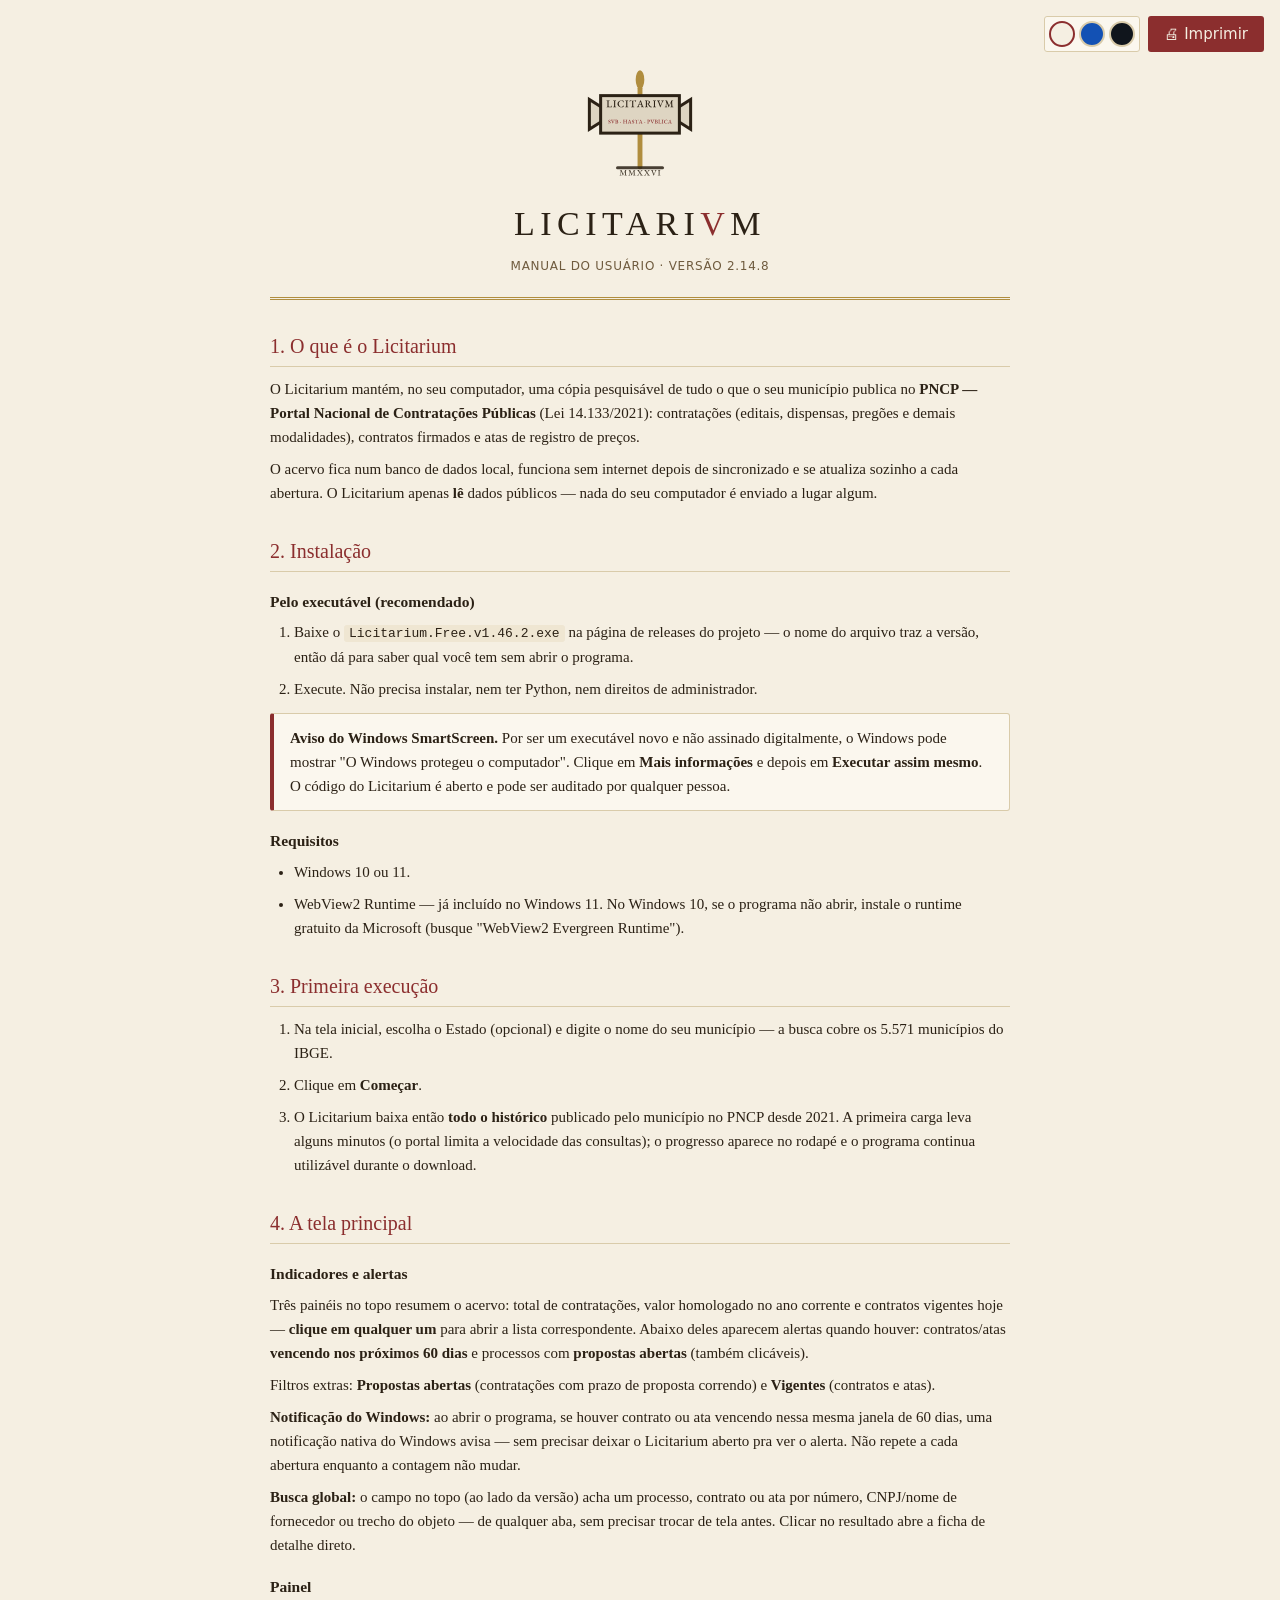
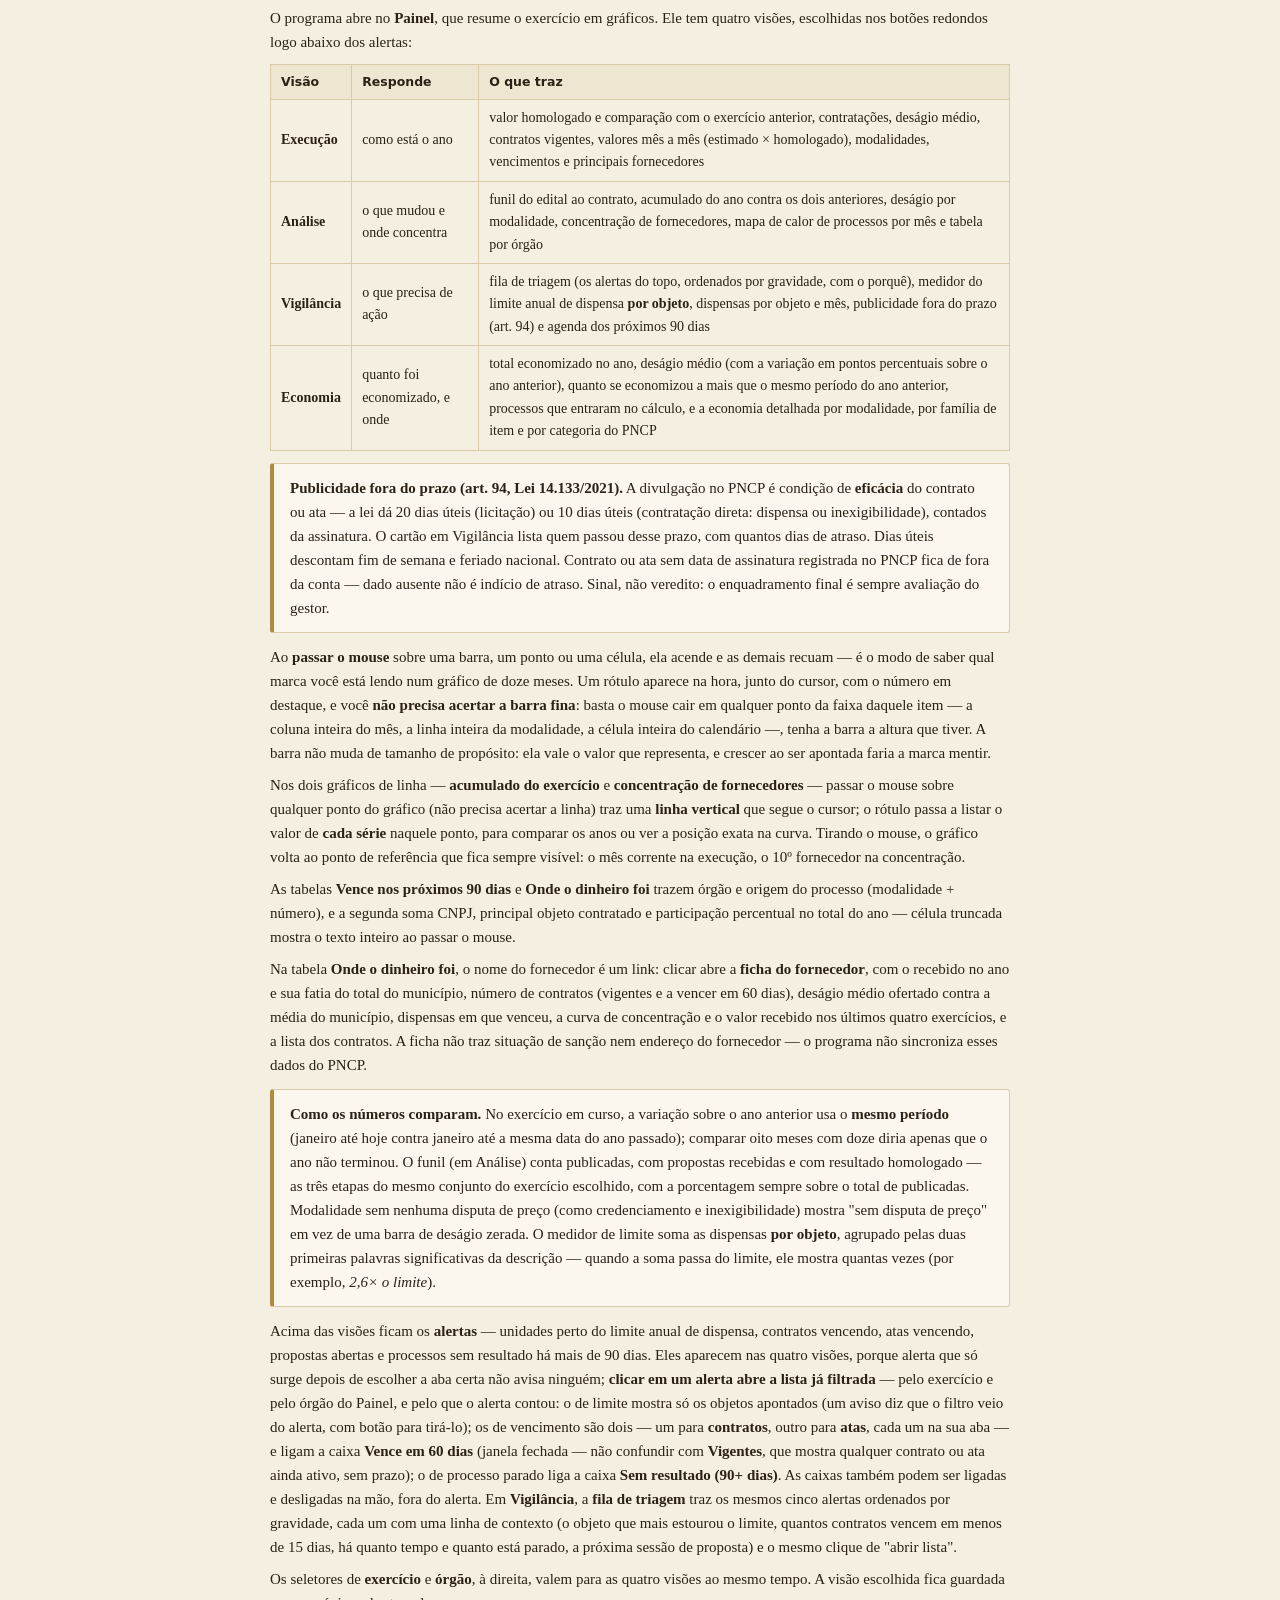
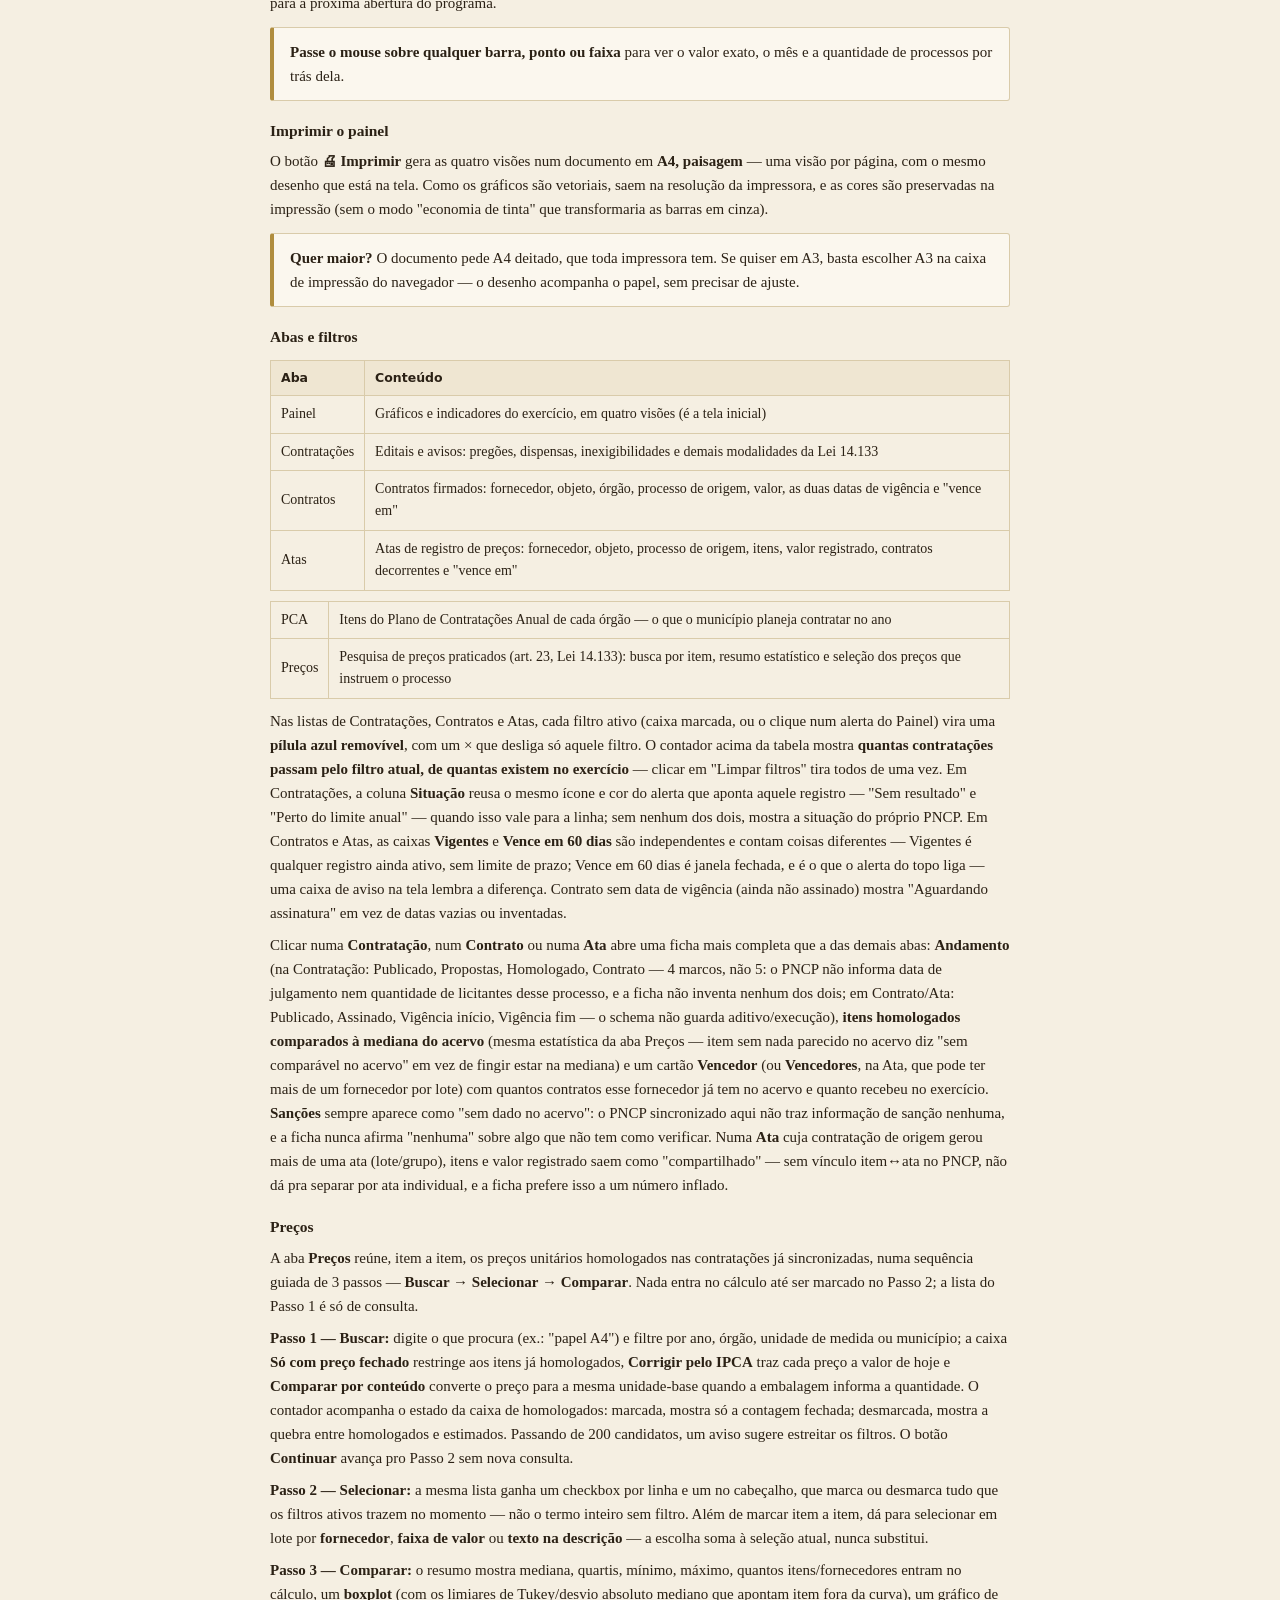
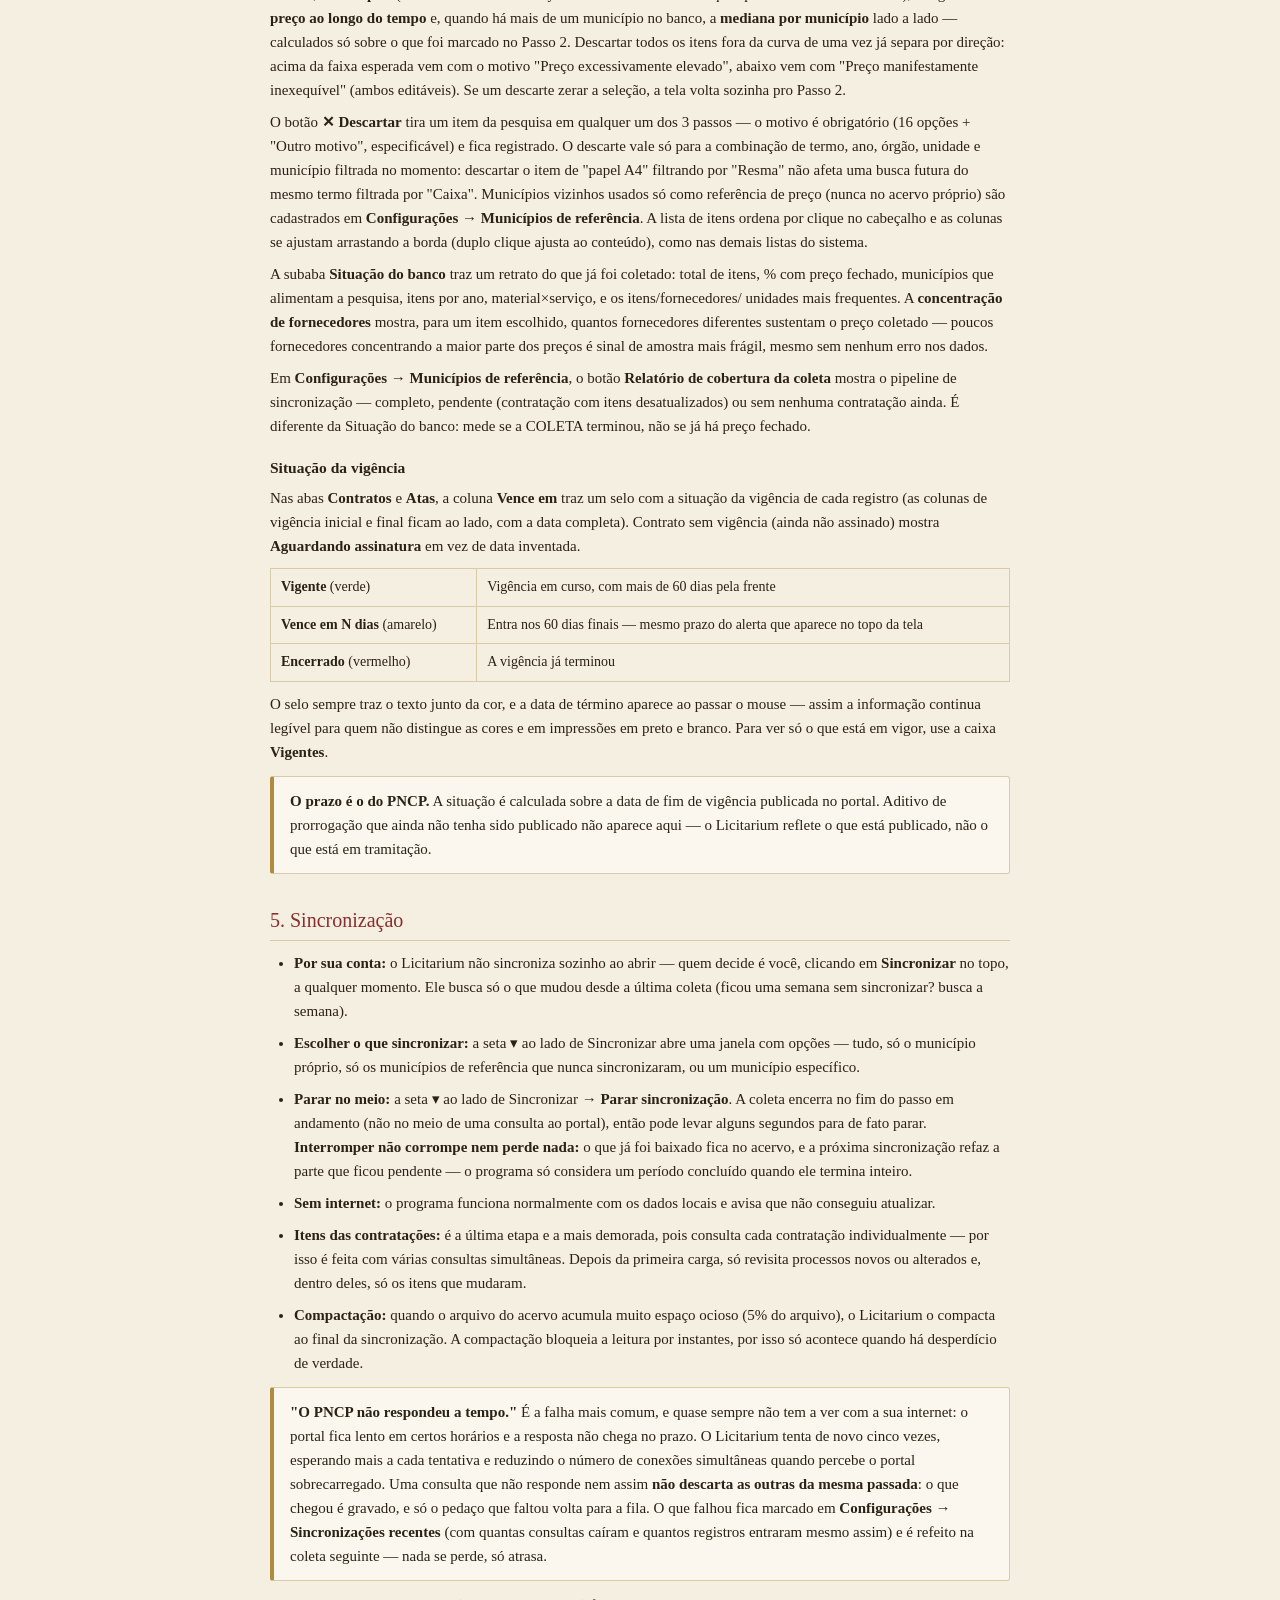
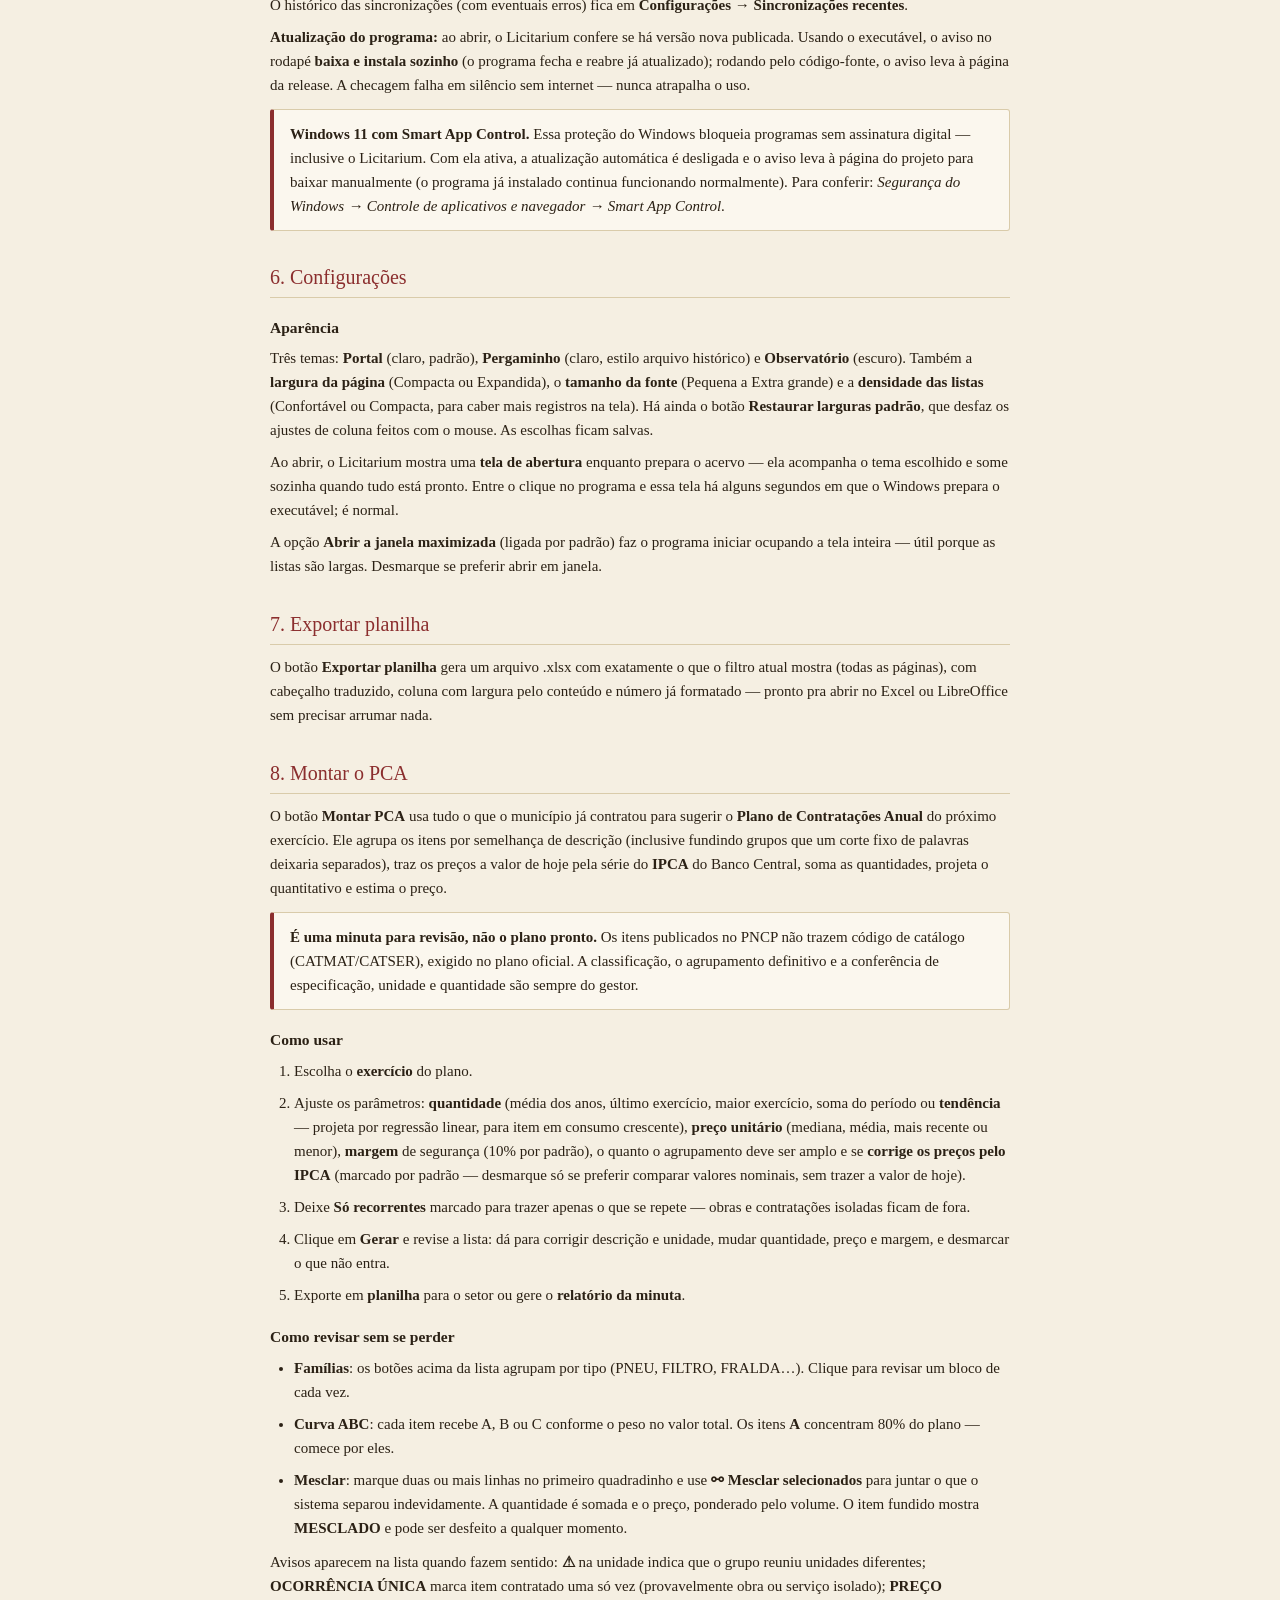
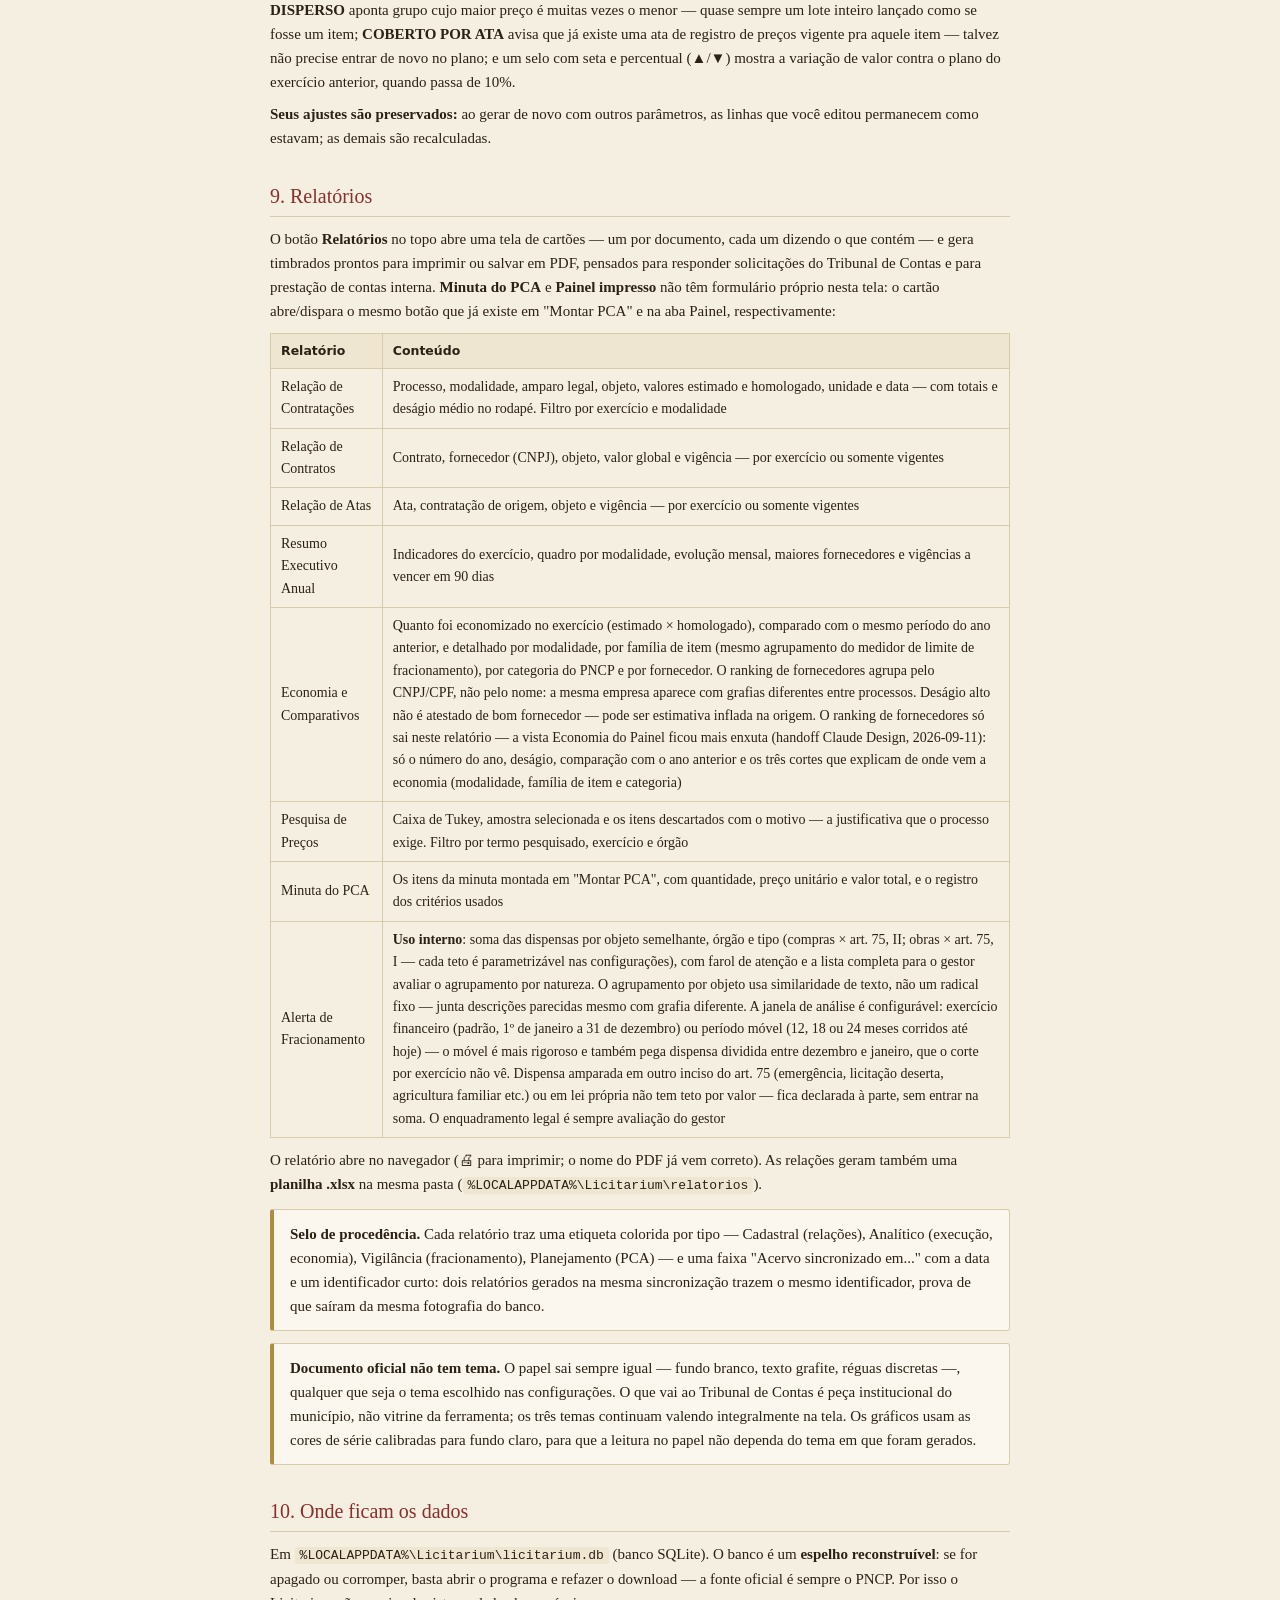
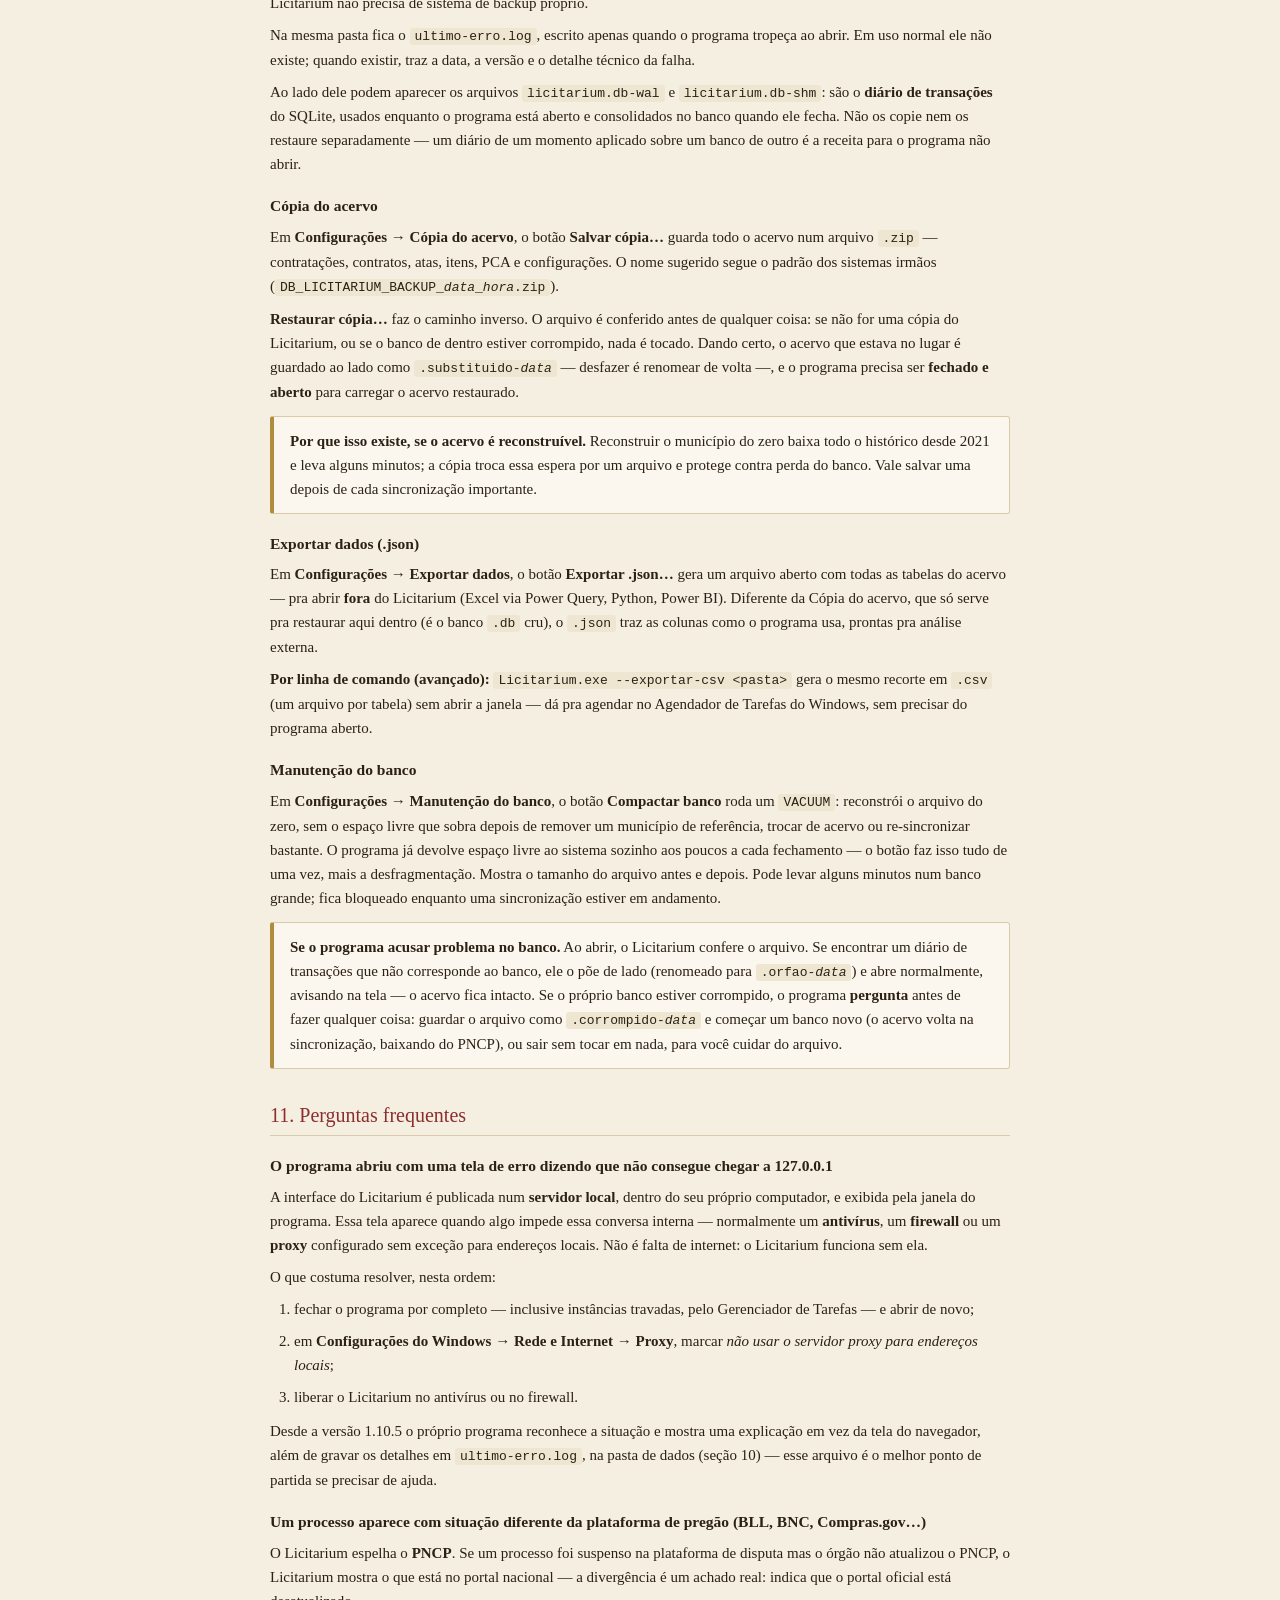
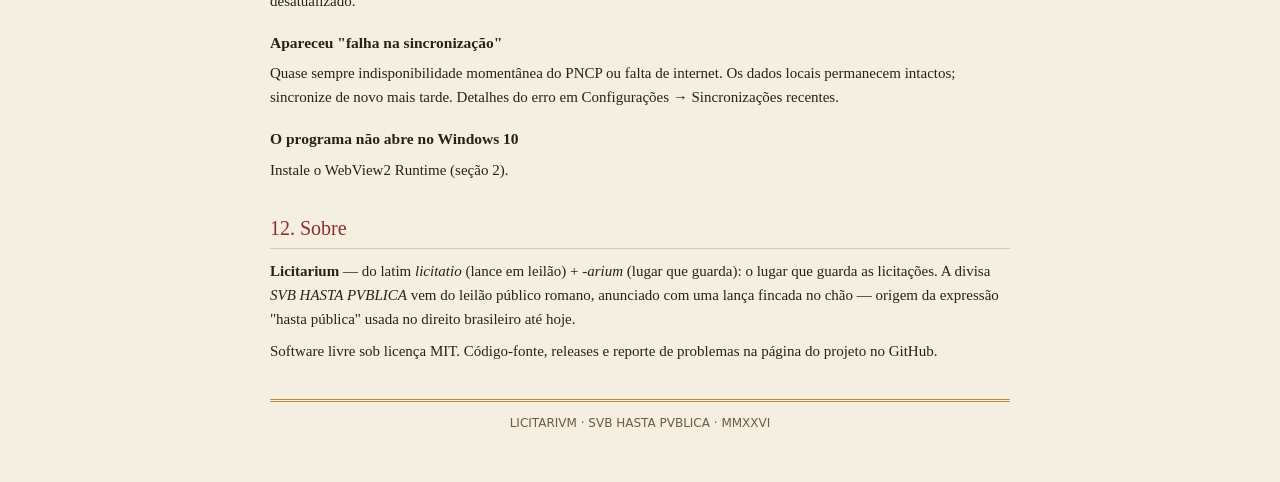
==== commit 5f3a38f7: "Padroniza padding entre Configurações e Sincronização Auditoria dos 2 modais (pedido do usuário, com" ====
--- a/MANUAL.html
+++ b/MANUAL.html
@@ -2,11 +2,11 @@
 <html lang="pt-BR">
 <head>
 <meta charset="utf-8">
-<title>Manual Operacional — Licitarium Free v2.14.7</title>
+<title>Manual Operacional — Licitarium Free v2.14.8</title>
 <style>
   @page {
     size: A4; margin: 2cm 1.8cm;
-    @top-center { content: "Licitarium Free v2.14.7 — Manual Operacional"; font-size: 9pt; color: #6f5b3e; }
+    @top-center { content: "Licitarium Free v2.14.8 — Manual Operacional"; font-size: 9pt; color: #6f5b3e; }
     @bottom-right { content: "Página " counter(page) " de " counter(pages);
                     font-size: 9pt; color: #6f5b3e; }
   }
@@ -155,7 +155,7 @@
     <path d="M21.22 61.67Q21.16 61.67 21.12 61.65Q21.09 61.64 21.09 61.61Q21.09 61.58 21.13 61.56Q21.17 61.54 21.23 61.53Q21.35 61.5 21.42 61.41Q21.5 61.32 21.52 61.17Q21.57 60.82 21.61 60.47Q21.64 60.11 21.67 59.79Q21.7 59.47 21.71 59.22Q21.71 59.19 21.71 59.14Q21.71 59.1 21.71 59.06Q21.7 59.01 21.69 58.97Q21.67 58.93 21.62 58.89Q21.55 58.83 21.47 58.81Q21.4 58.78 21.3 58.76Q21.26 58.75 21.23 58.73Q21.2 58.7 21.2 58.67Q21.2 58.63 21.24 58.62Q21.28 58.61 21.34 58.61Q21.4 58.61 21.49 58.61Q21.59 58.62 21.71 58.63Q21.82 58.63 21.93 58.64Q22.03 58.64 22.1 58.64Q22.14 58.64 22.16 58.66Q22.19 58.69 22.2 58.72Q22.22 58.81 22.25 58.89Q22.27 58.98 22.31 59.07L23.02 60.84Q23.03 60.87 23.06 60.88Q23.09 60.88 23.11 60.85L23.93 59.08Q23.96 58.98 23.98 58.88Q24 58.78 24.02 58.71Q24.03 58.65 24.07 58.65H24.25Q24.41 58.64 24.59 58.63Q24.76 58.61 24.85 58.61Q24.89 58.61 24.92 58.62Q24.96 58.63 24.96 58.66Q24.96 58.7 24.93 58.71Q24.9 58.73 24.84 58.76Q24.79 58.77 24.73 58.8Q24.67 58.82 24.62 58.84Q24.55 58.88 24.51 58.93Q24.46 58.98 24.47 59.07Q24.47 59.4 24.48 59.67Q24.5 59.94 24.51 60.19Q24.52 60.43 24.54 60.68Q24.56 60.93 24.57 61.2Q24.58 61.34 24.67 61.41Q24.75 61.49 24.92 61.52Q24.98 61.54 25.02 61.56Q25.05 61.57 25.05 61.61Q25.05 61.64 25.02 61.65Q24.99 61.67 24.93 61.67Q24.82 61.67 24.72 61.66Q24.62 61.65 24.53 61.65Q24.43 61.64 24.33 61.64Q24.24 61.64 24.16 61.65Q24.08 61.65 23.99 61.66Q23.9 61.67 23.78 61.67Q23.73 61.67 23.7 61.65Q23.66 61.64 23.66 61.61Q23.66 61.58 23.7 61.55Q23.73 61.53 23.8 61.52Q23.95 61.5 24 61.43Q24.06 61.36 24.06 61.2Q24.05 60.88 24.04 60.61Q24.04 60.34 24.02 60.07Q24.01 59.8 24 59.51Q23.99 59.46 23.97 59.47Q23.95 59.47 23.93 59.51L22.93 61.66Q22.92 61.7 22.88 61.7Q22.84 61.69 22.83 61.66Q22.63 61.12 22.41 60.59Q22.19 60.07 21.95 59.5Q21.94 59.47 21.91 59.47Q21.89 59.47 21.88 59.51Q21.85 59.8 21.83 60.07Q21.8 60.34 21.79 60.61Q21.78 60.88 21.78 61.17Q21.78 61.3 21.86 61.39Q21.94 61.49 22.09 61.52Q22.16 61.54 22.2 61.55Q22.24 61.57 22.24 61.61Q22.24 61.64 22.2 61.65Q22.16 61.67 22.11 61.67Q21.99 61.67 21.92 61.66Q21.86 61.65 21.81 61.65Q21.75 61.65 21.66 61.65Q21.57 61.65 21.51 61.65Q21.44 61.66 21.37 61.66Q21.3 61.67 21.22 61.67ZM25.84 61.67Q25.78 61.67 25.75 61.65Q25.72 61.64 25.72 61.61Q25.72 61.58 25.75 61.56Q25.79 61.54 25.86 61.53Q25.97 61.5 26.05 61.41Q26.13 61.32 26.15 61.17Q26.19 60.82 26.23 60.47Q26.27 60.11 26.3 59.79Q26.32 59.47 26.33 59.22Q26.34 59.19 26.34 59.14Q26.34 59.1 26.33 59.06Q26.33 59.01 26.31 58.97Q26.3 58.93 26.25 58.89Q26.17 58.83 26.1 58.81Q26.03 58.78 25.93 58.76Q25.88 58.75 25.85 58.73Q25.82 58.7 25.82 58.67Q25.82 58.63 25.86 58.62Q25.91 58.61 25.97 58.61Q26.02 58.61 26.12 58.61Q26.22 58.62 26.33 58.63Q26.45 58.63 26.56 58.64Q26.66 58.64 26.73 58.64Q26.76 58.64 26.79 58.66Q26.82 58.69 26.82 58.72Q26.85 58.81 26.88 58.89Q26.9 58.98 26.93 59.07L27.65 60.84Q27.66 60.87 27.69 60.88Q27.72 60.88 27.73 60.85L28.56 59.08Q28.58 58.98 28.61 58.88Q28.63 58.78 28.64 58.71Q28.66 58.65 28.7 58.65H28.88Q29.04 58.64 29.21 58.63Q29.39 58.61 29.48 58.61Q29.51 58.61 29.55 58.62Q29.59 58.63 29.59 58.66Q29.59 58.7 29.56 58.71Q29.53 58.73 29.47 58.76Q29.42 58.77 29.36 58.8Q29.3 58.82 29.25 58.84Q29.17 58.88 29.13 58.93Q29.09 58.98 29.09 59.07Q29.1 59.4 29.11 59.67Q29.12 59.94 29.14 60.19Q29.15 60.43 29.17 60.68Q29.18 60.93 29.2 61.2Q29.21 61.34 29.3 61.41Q29.38 61.49 29.54 61.52Q29.61 61.54 29.65 61.56Q29.68 61.57 29.68 61.61Q29.68 61.64 29.65 61.65Q29.61 61.67 29.56 61.67Q29.44 61.67 29.34 61.66Q29.25 61.65 29.15 61.65Q29.06 61.64 28.96 61.64Q28.87 61.64 28.79 61.65Q28.71 61.65 28.62 61.66Q28.53 61.67 28.41 61.67Q28.36 61.67 28.32 61.65Q28.29 61.64 28.29 61.61Q28.29 61.58 28.32 61.55Q28.36 61.53 28.43 61.52Q28.57 61.5 28.63 61.43Q28.68 61.36 28.68 61.2Q28.68 60.88 28.67 60.61Q28.66 60.34 28.65 60.07Q28.64 59.8 28.63 59.51Q28.62 59.46 28.6 59.47Q28.58 59.47 28.56 59.51L27.56 61.66Q27.55 61.7 27.51 61.7Q27.47 61.69 27.46 61.66Q27.26 61.12 27.04 60.59Q26.82 60.07 26.58 59.5Q26.57 59.47 26.54 59.47Q26.52 59.47 26.51 59.51Q26.48 59.8 26.45 60.07Q26.43 60.34 26.42 60.61Q26.41 60.88 26.41 61.17Q26.41 61.3 26.49 61.39Q26.57 61.49 26.72 61.52Q26.79 61.54 26.83 61.55Q26.87 61.57 26.87 61.61Q26.87 61.64 26.83 61.65Q26.79 61.67 26.74 61.67Q26.61 61.67 26.55 61.66Q26.48 61.65 26.43 61.65Q26.38 61.65 26.29 61.65Q26.2 61.65 26.13 61.65Q26.07 61.66 26 61.66Q25.93 61.67 25.84 61.67ZM30.37 61.67Q30.31 61.67 30.27 61.66Q30.23 61.65 30.23 61.61Q30.23 61.58 30.27 61.56Q30.31 61.54 30.37 61.51Q30.46 61.49 30.57 61.44Q30.67 61.38 30.79 61.29Q30.9 61.2 31 61.07L31.58 60.35Q31.63 60.28 31.64 60.21Q31.66 60.14 31.59 60.05L30.96 59.16Q30.86 59.03 30.79 58.95Q30.71 58.87 30.63 58.83Q30.56 58.8 30.48 58.77Q30.41 58.75 30.37 58.73Q30.34 58.71 30.34 58.67Q30.34 58.64 30.37 58.63Q30.41 58.62 30.46 58.62Q30.61 58.62 30.81 58.63Q31.01 58.64 31.2 58.64Q31.34 58.64 31.47 58.63Q31.61 58.62 31.7 58.62Q31.75 58.62 31.79 58.64Q31.83 58.65 31.83 58.68Q31.83 58.72 31.79 58.74Q31.75 58.76 31.69 58.78Q31.56 58.81 31.5 58.84Q31.44 58.87 31.44 58.93Q31.44 59 31.56 59.18L31.99 59.77Q32.04 59.84 32.07 59.84Q32.1 59.84 32.14 59.78L32.59 59.18Q32.65 59.1 32.68 59.04Q32.71 58.98 32.71 58.93Q32.71 58.88 32.66 58.84Q32.61 58.8 32.5 58.78Q32.46 58.77 32.4 58.74Q32.35 58.72 32.35 58.68Q32.35 58.65 32.39 58.64Q32.43 58.63 32.49 58.63Q32.56 58.63 32.62 58.63Q32.68 58.63 32.74 58.63Q32.81 58.64 32.88 58.64Q33.02 58.64 33.15 58.62Q33.28 58.61 33.39 58.61Q33.45 58.61 33.49 58.62Q33.53 58.63 33.53 58.67Q33.53 58.7 33.49 58.72Q33.45 58.74 33.38 58.76Q33.26 58.79 33.12 58.93Q32.97 59.06 32.85 59.21L32.28 59.9Q32.22 59.97 32.21 60.01Q32.2 60.04 32.23 60.1L32.97 61.16Q33.06 61.29 33.18 61.39Q33.29 61.48 33.41 61.51Q33.48 61.53 33.52 61.55Q33.57 61.58 33.57 61.61Q33.57 61.64 33.53 61.66Q33.49 61.67 33.44 61.67Q33.33 61.67 33.21 61.66Q33.08 61.66 32.94 61.65Q32.81 61.64 32.69 61.64Q32.55 61.64 32.42 61.65Q32.29 61.65 32.19 61.65Q32.13 61.65 32.09 61.64Q32.05 61.62 32.05 61.59Q32.05 61.56 32.1 61.53Q32.15 61.51 32.2 61.5Q32.28 61.48 32.35 61.43Q32.42 61.38 32.42 61.29Q32.42 61.26 32.41 61.23Q32.4 61.19 32.37 61.16L31.89 60.45Q31.84 60.39 31.81 60.38Q31.78 60.38 31.75 60.43L31.19 61.17Q31.16 61.22 31.14 61.26Q31.13 61.3 31.13 61.33Q31.14 61.39 31.19 61.44Q31.25 61.49 31.34 61.51Q31.41 61.52 31.45 61.54Q31.49 61.57 31.49 61.6Q31.49 61.63 31.45 61.64Q31.42 61.66 31.36 61.66Q31.27 61.66 31.15 61.65Q31.03 61.65 30.92 61.65Q30.77 61.65 30.63 61.66Q30.49 61.67 30.37 61.67ZM34.14 61.67Q34.08 61.67 34.04 61.66Q34 61.65 34 61.61Q34 61.58 34.04 61.56Q34.08 61.54 34.14 61.51Q34.23 61.49 34.34 61.44Q34.44 61.38 34.56 61.29Q34.67 61.2 34.77 61.07L35.35 60.35Q35.4 60.28 35.41 60.21Q35.43 60.14 35.36 60.05L34.73 59.16Q34.63 59.03 34.56 58.95Q34.48 58.87 34.4 58.83Q34.33 58.8 34.25 58.77Q34.18 58.75 34.14 58.73Q34.11 58.71 34.11 58.67Q34.11 58.64 34.14 58.63Q34.18 58.62 34.23 58.62Q34.38 58.62 34.58 58.63Q34.78 58.64 34.97 58.64Q35.11 58.64 35.24 58.63Q35.38 58.62 35.47 58.62Q35.52 58.62 35.56 58.64Q35.6 58.65 35.6 58.68Q35.6 58.72 35.56 58.74Q35.52 58.76 35.46 58.78Q35.33 58.81 35.27 58.84Q35.21 58.87 35.21 58.93Q35.21 59 35.33 59.18L35.76 59.77Q35.81 59.84 35.84 59.84Q35.87 59.84 35.91 59.78L36.36 59.18Q36.42 59.1 36.45 59.04Q36.48 58.98 36.48 58.93Q36.48 58.88 36.43 58.84Q36.38 58.8 36.27 58.78Q36.23 58.77 36.18 58.74Q36.12 58.72 36.12 58.68Q36.12 58.65 36.16 58.64Q36.2 58.63 36.26 58.63Q36.33 58.63 36.39 58.63Q36.45 58.63 36.51 58.63Q36.58 58.64 36.65 58.64Q36.79 58.64 36.92 58.62Q37.05 58.61 37.16 58.61Q37.22 58.61 37.26 58.62Q37.3 58.63 37.3 58.67Q37.3 58.7 37.26 58.72Q37.22 58.74 37.15 58.76Q37.03 58.79 36.89 58.93Q36.74 59.06 36.62 59.21L36.05 59.9Q35.99 59.97 35.98 60.01Q35.97 60.04 36 60.1L36.74 61.16Q36.83 61.29 36.95 61.39Q37.06 61.48 37.18 61.51Q37.25 61.53 37.29 61.55Q37.34 61.58 37.34 61.61Q37.34 61.64 37.3 61.66Q37.26 61.67 37.21 61.67Q37.1 61.67 36.98 61.66Q36.85 61.66 36.71 61.65Q36.58 61.64 36.46 61.64Q36.32 61.64 36.19 61.65Q36.06 61.65 35.96 61.65Q35.9 61.65 35.86 61.64Q35.82 61.62 35.82 61.59Q35.82 61.56 35.87 61.53Q35.92 61.51 35.97 61.5Q36.05 61.48 36.12 61.43Q36.2 61.38 36.2 61.29Q36.2 61.26 36.18 61.23Q36.17 61.19 36.14 61.16L35.66 60.45Q35.61 60.39 35.58 60.38Q35.55 60.38 35.52 60.43L34.96 61.17Q34.93 61.22 34.91 61.26Q34.9 61.3 34.9 61.33Q34.91 61.39 34.96 61.44Q35.02 61.49 35.11 61.51Q35.18 61.52 35.22 61.54Q35.26 61.57 35.26 61.6Q35.26 61.63 35.22 61.64Q35.19 61.66 35.13 61.66Q35.04 61.66 34.92 61.65Q34.8 61.65 34.69 61.65Q34.54 61.65 34.4 61.66Q34.26 61.67 34.14 61.67ZM39.32 61.71Q39.27 61.71 39.25 61.66Q39.23 61.61 39.19 61.51Q39.16 61.41 39.13 61.34L38.26 59.11Q38.21 58.99 38.14 58.9Q38.06 58.81 37.93 58.78Q37.87 58.76 37.83 58.74Q37.79 58.71 37.79 58.68Q37.79 58.65 37.83 58.63Q37.86 58.62 37.92 58.62Q38 58.62 38.1 58.63Q38.2 58.63 38.31 58.63Q38.42 58.64 38.52 58.64Q38.61 58.64 38.72 58.63Q38.82 58.63 38.92 58.63Q39.02 58.62 39.08 58.62Q39.13 58.62 39.17 58.64Q39.21 58.65 39.21 58.68Q39.21 58.72 39.17 58.74Q39.13 58.77 39.07 58.78Q38.93 58.79 38.85 58.84Q38.78 58.88 38.78 58.96Q38.78 59.02 38.79 59.07Q38.81 59.12 38.82 59.15L39.46 60.88Q39.47 60.9 39.48 60.91Q39.5 60.91 39.51 60.87L40.11 59.3Q40.2 59.05 40.13 58.93Q40.06 58.8 39.89 58.78Q39.83 58.77 39.79 58.74Q39.74 58.72 39.74 58.68Q39.74 58.65 39.78 58.64Q39.82 58.63 39.88 58.63Q39.95 58.63 40.02 58.63Q40.09 58.63 40.17 58.63Q40.24 58.64 40.33 58.64Q40.47 58.64 40.61 58.63Q40.75 58.62 40.85 58.62Q40.91 58.62 40.95 58.63Q40.99 58.64 40.99 58.68Q40.99 58.71 40.95 58.73Q40.91 58.75 40.84 58.77Q40.68 58.81 40.58 58.92Q40.47 59.04 40.41 59.19L39.59 61.15Q39.56 61.23 39.52 61.32Q39.49 61.41 39.45 61.5Q39.42 61.59 39.38 61.66Q39.38 61.69 39.36 61.7Q39.34 61.71 39.32 61.71ZM41.59 61.67Q41.54 61.67 41.51 61.65Q41.47 61.64 41.47 61.61Q41.47 61.55 41.61 61.52Q41.78 61.49 41.87 61.42Q41.95 61.35 41.95 61.19V59.1Q41.95 58.94 41.89 58.87Q41.82 58.81 41.64 58.77Q41.51 58.75 41.51 58.68Q41.51 58.65 41.54 58.63Q41.58 58.62 41.63 58.62Q41.75 58.62 41.84 58.63Q41.93 58.63 42.02 58.63Q42.11 58.64 42.21 58.64Q42.31 58.64 42.4 58.63Q42.48 58.63 42.57 58.63Q42.66 58.62 42.78 58.62Q42.83 58.62 42.86 58.63Q42.9 58.65 42.9 58.68Q42.9 58.71 42.86 58.74Q42.83 58.76 42.76 58.77Q42.59 58.81 42.51 58.88Q42.44 58.94 42.44 59.1V61.19Q42.44 61.35 42.53 61.42Q42.61 61.48 42.79 61.52Q42.86 61.54 42.89 61.56Q42.92 61.57 42.92 61.61Q42.92 61.64 42.89 61.65Q42.86 61.67 42.81 61.67Q42.69 61.67 42.59 61.66Q42.5 61.65 42.41 61.65Q42.32 61.64 42.21 61.64Q42.1 61.64 42.01 61.65Q41.91 61.65 41.81 61.66Q41.71 61.67 41.59 61.67Z" fill="var(--text)" opacity=".85"/>
   </svg>
   <h1 class="mark">LICITARI<b>V</b>M</h1>
-  <div class="subtitulo">MANUAL DO USUÁRIO · VERSÃO 2.14.7</div>
+  <div class="subtitulo">MANUAL DO USUÁRIO · VERSÃO 2.14.8</div>
 </header>
 
 <h2>1. O que é o Licitarium</h2>
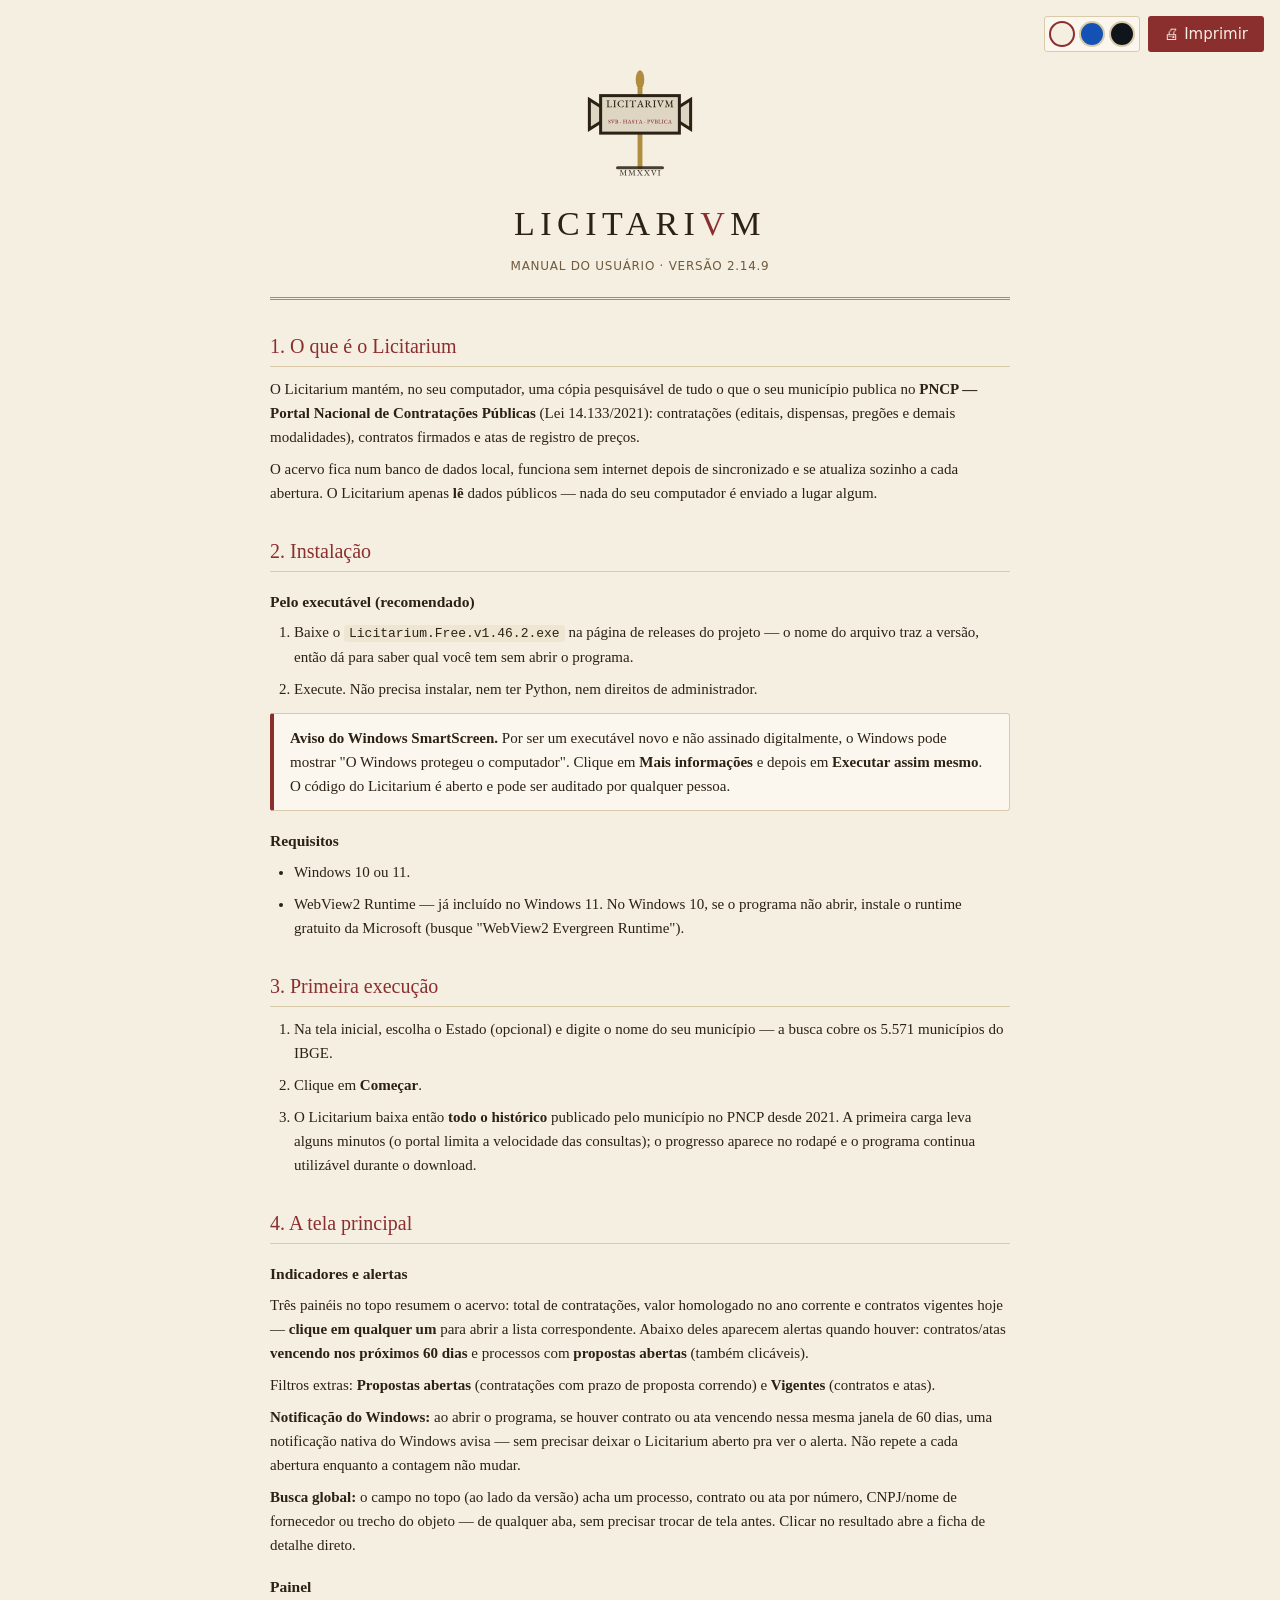
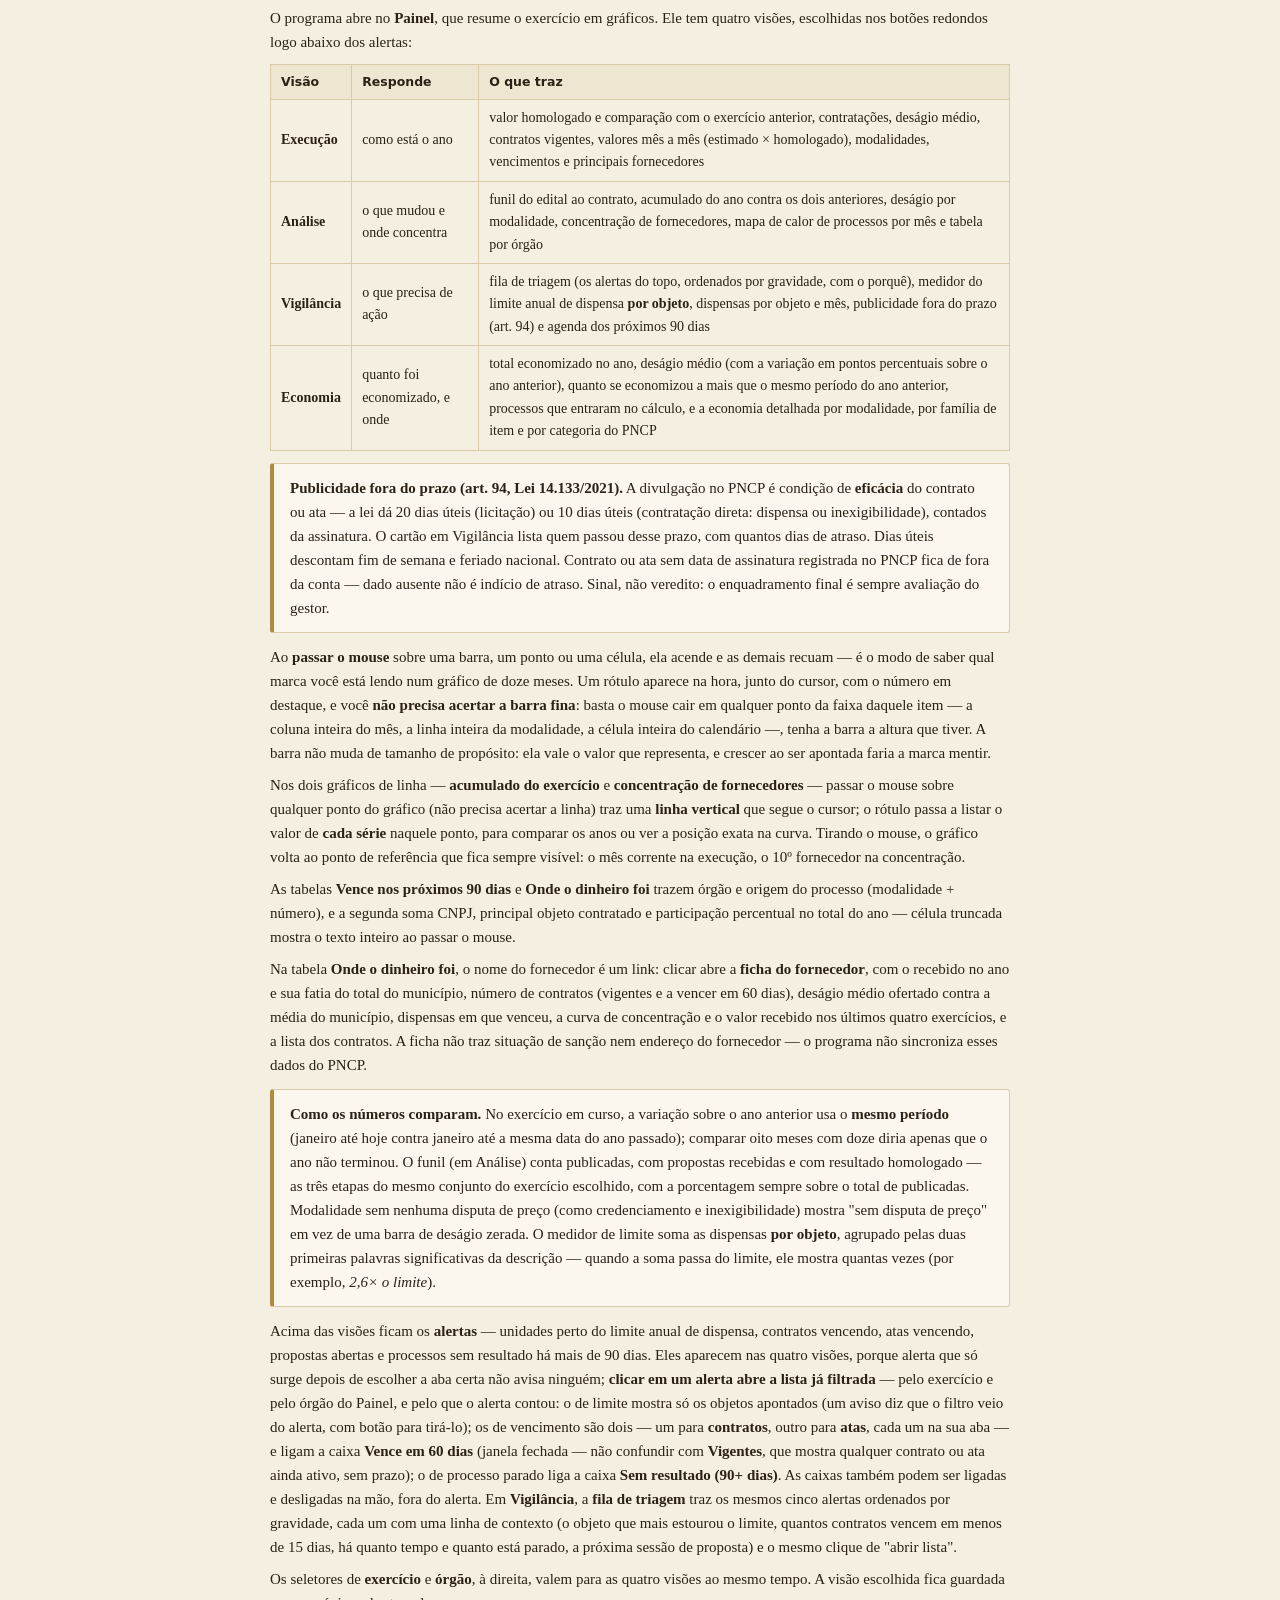
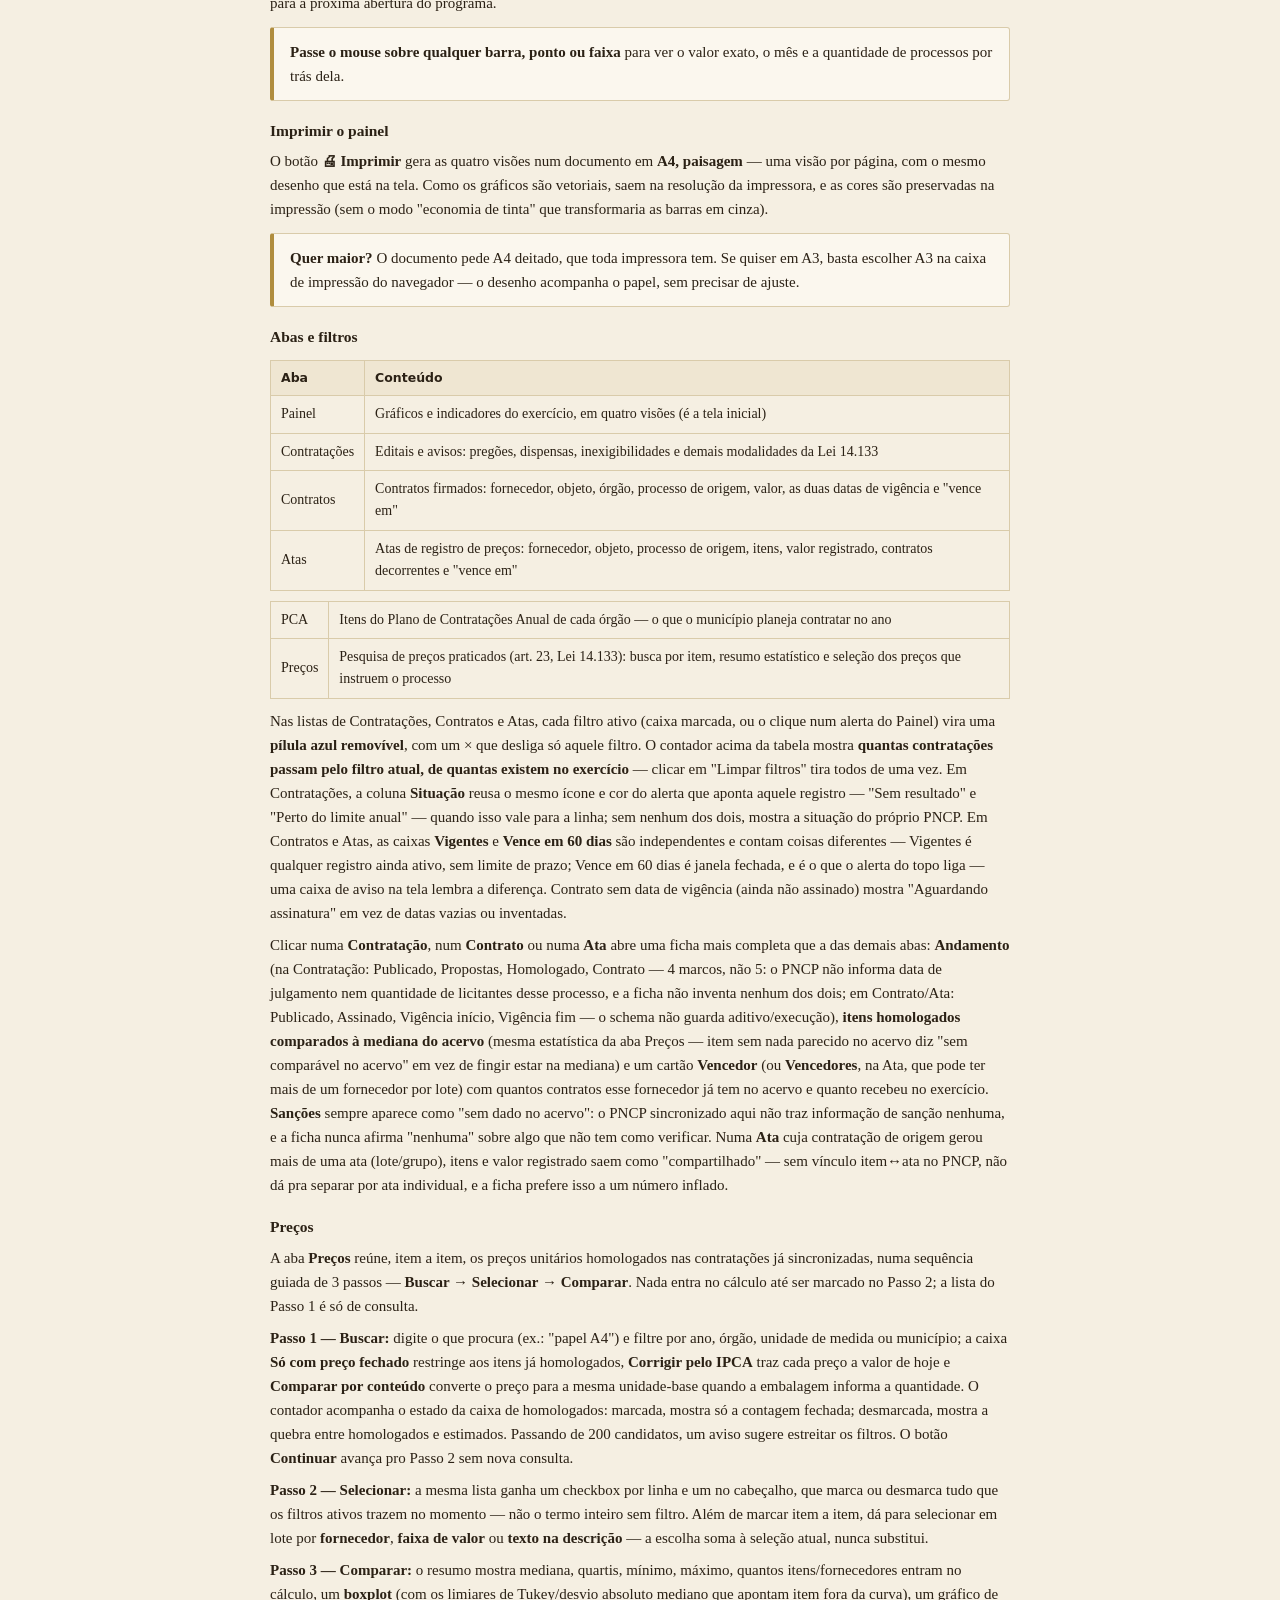
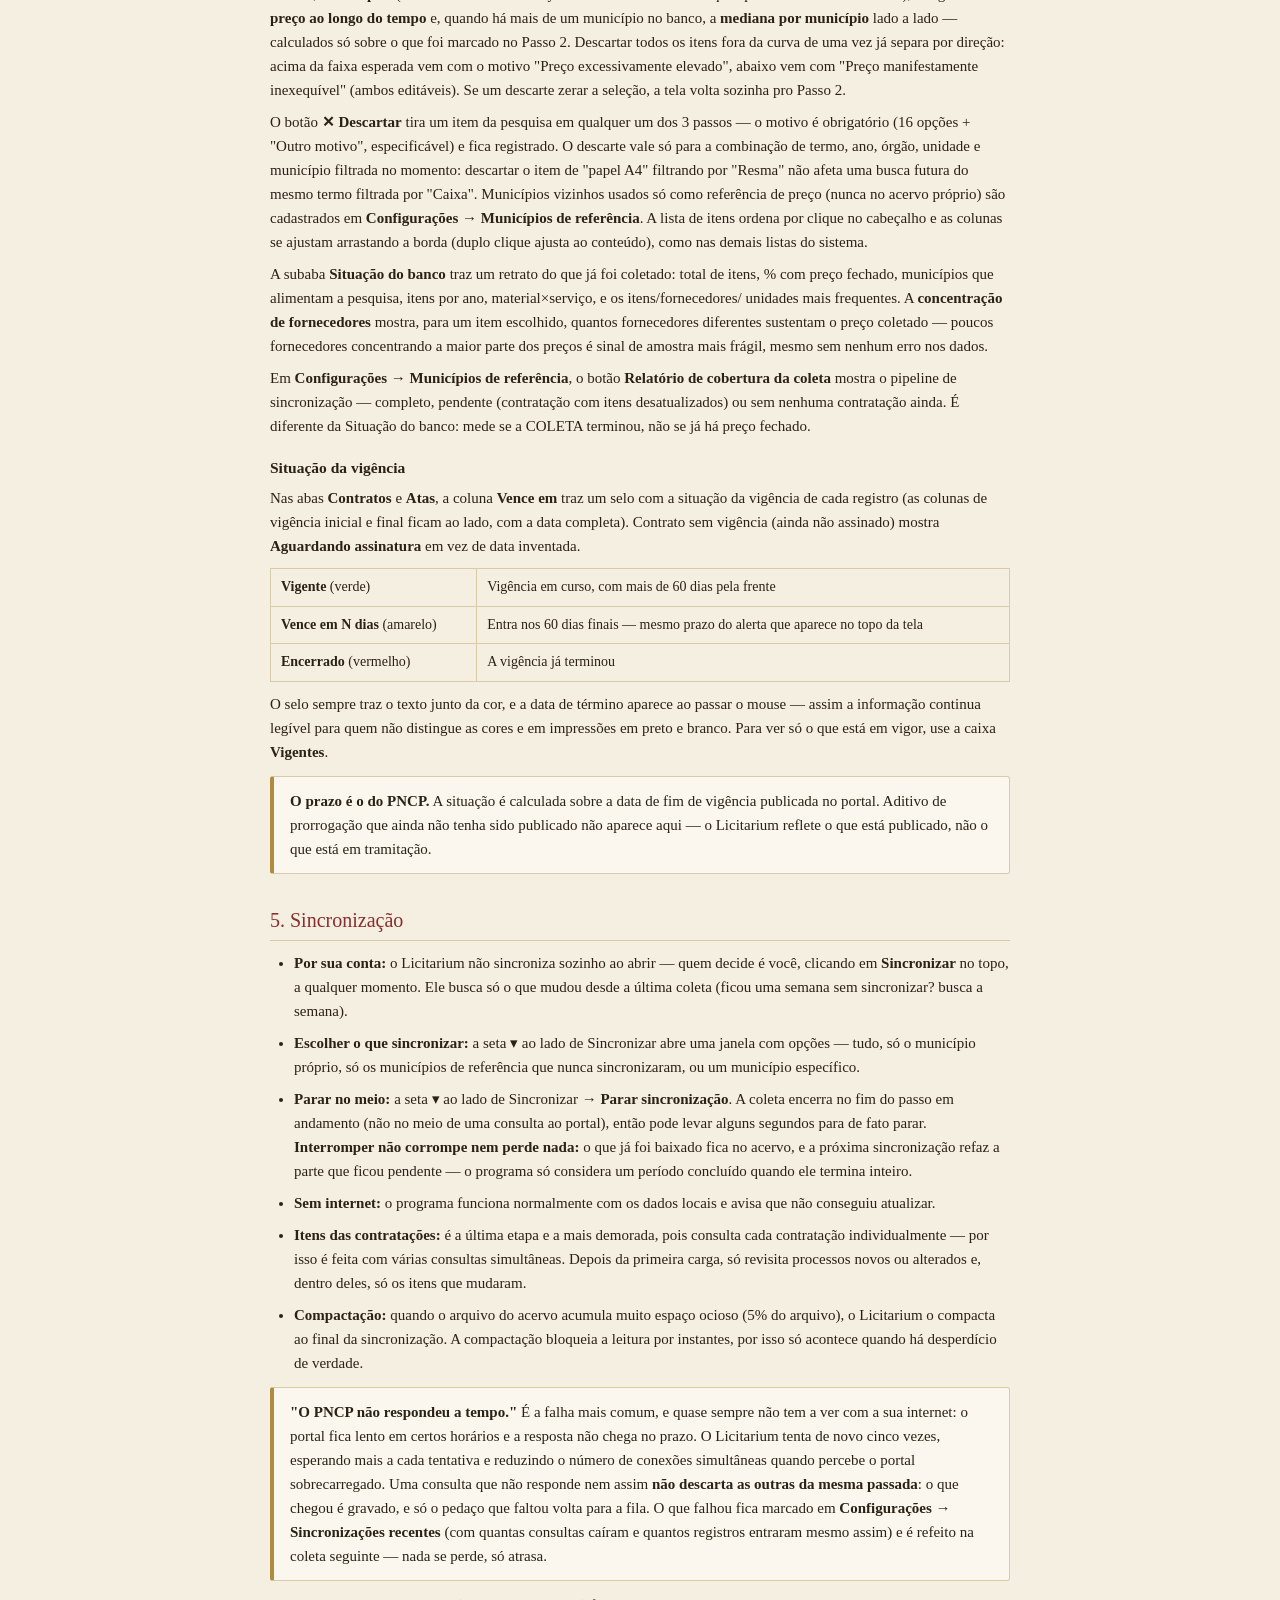
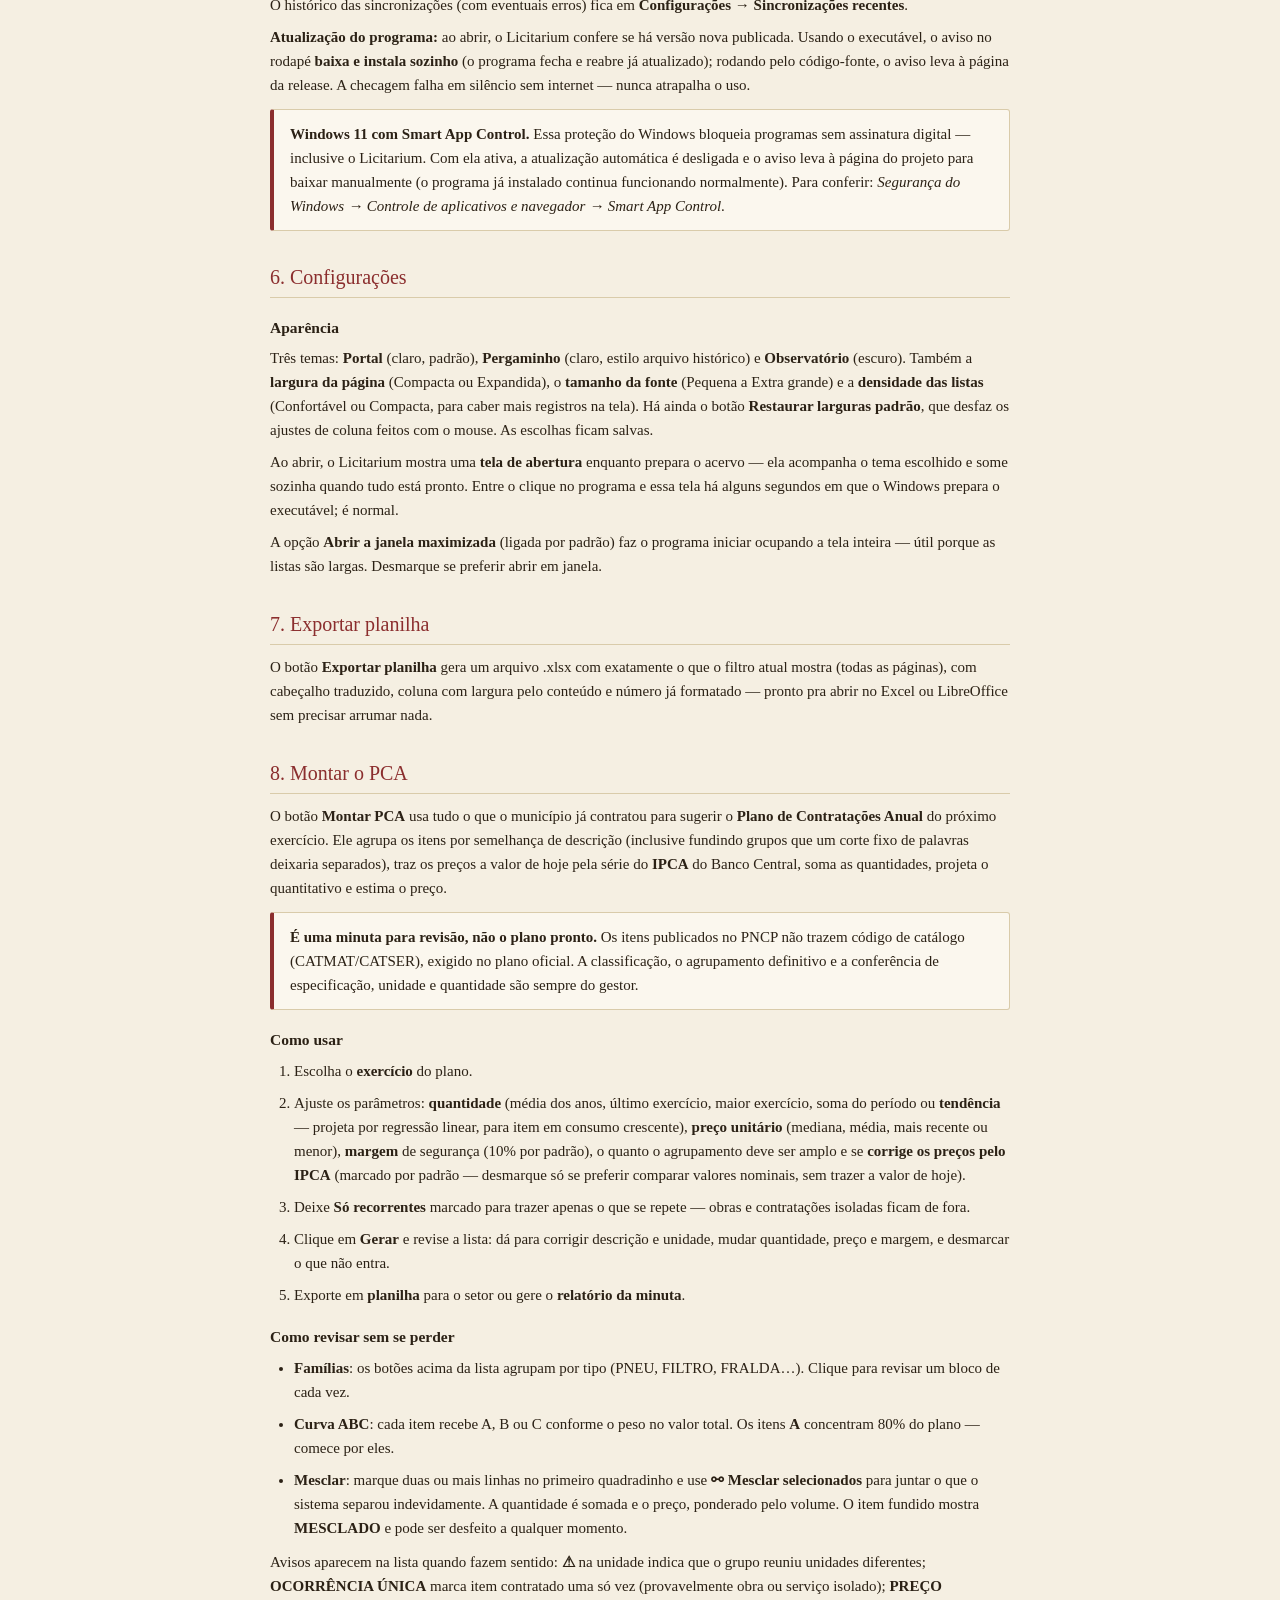
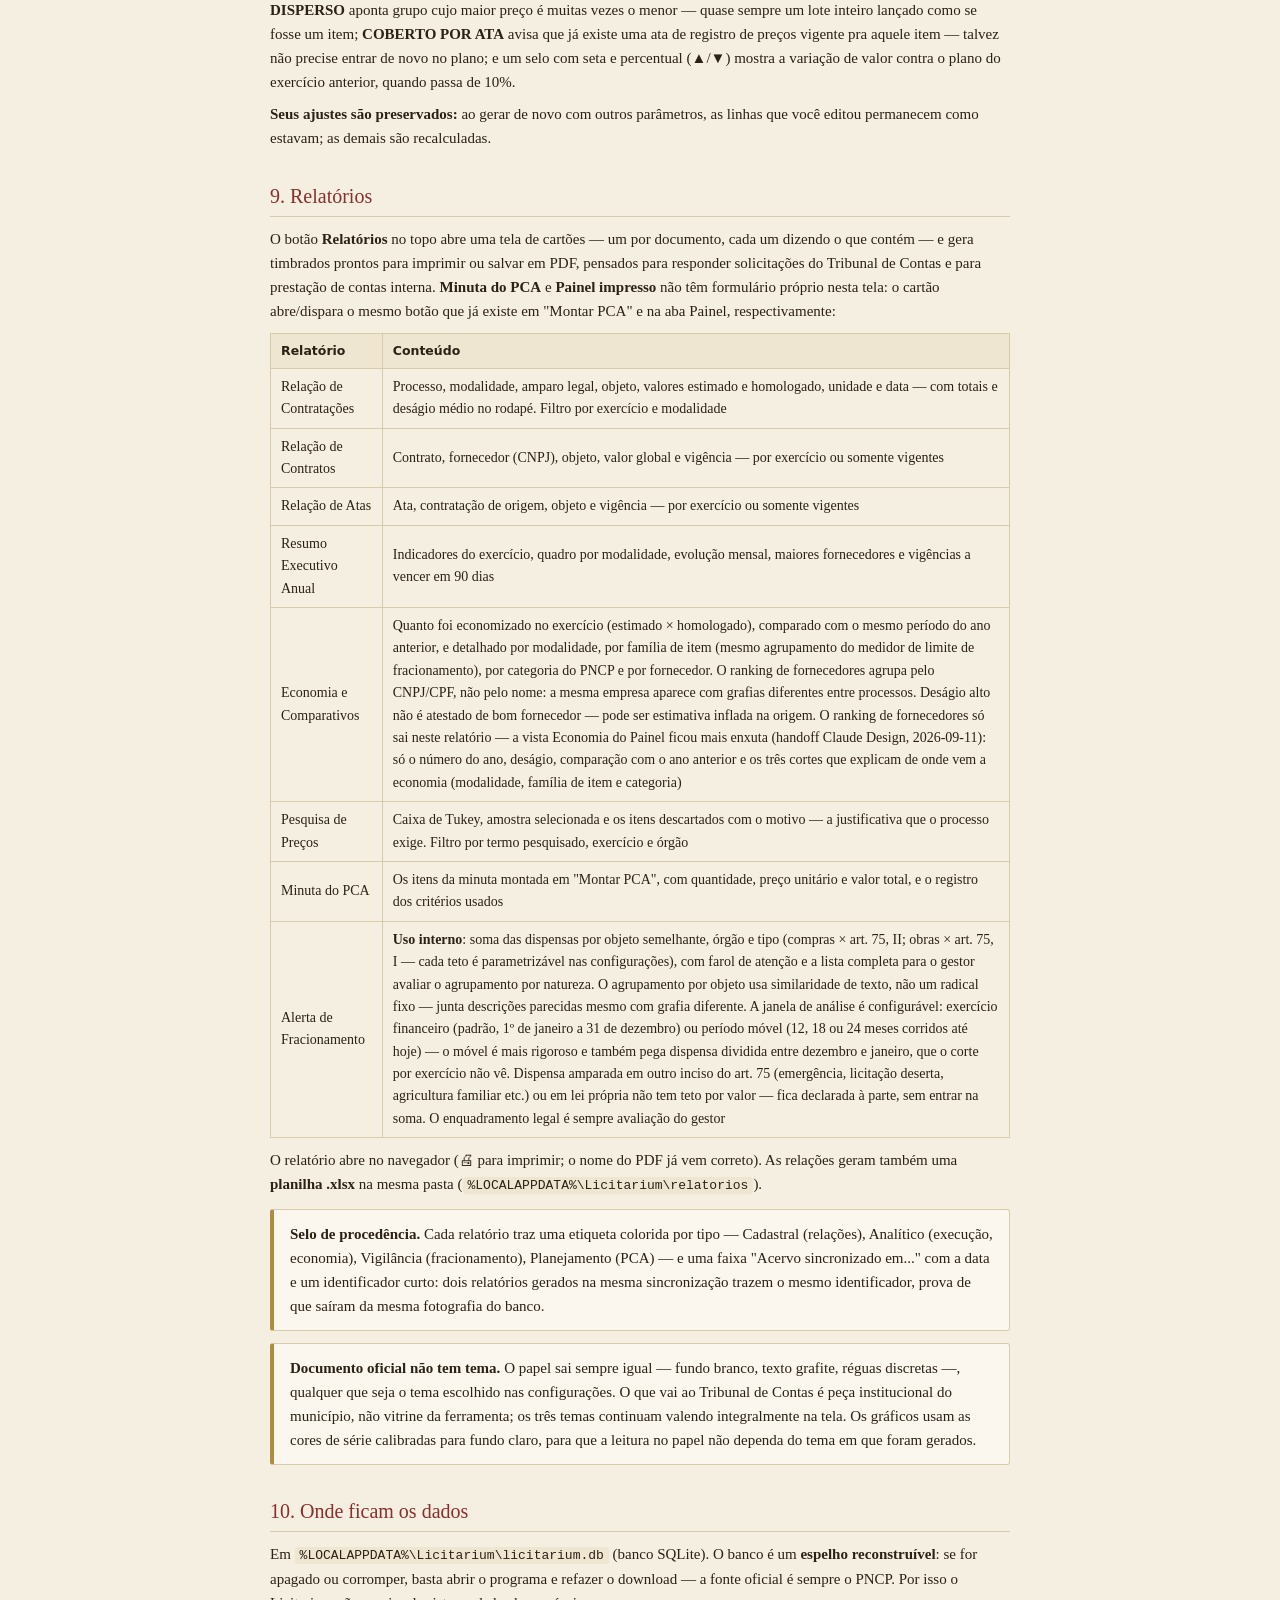
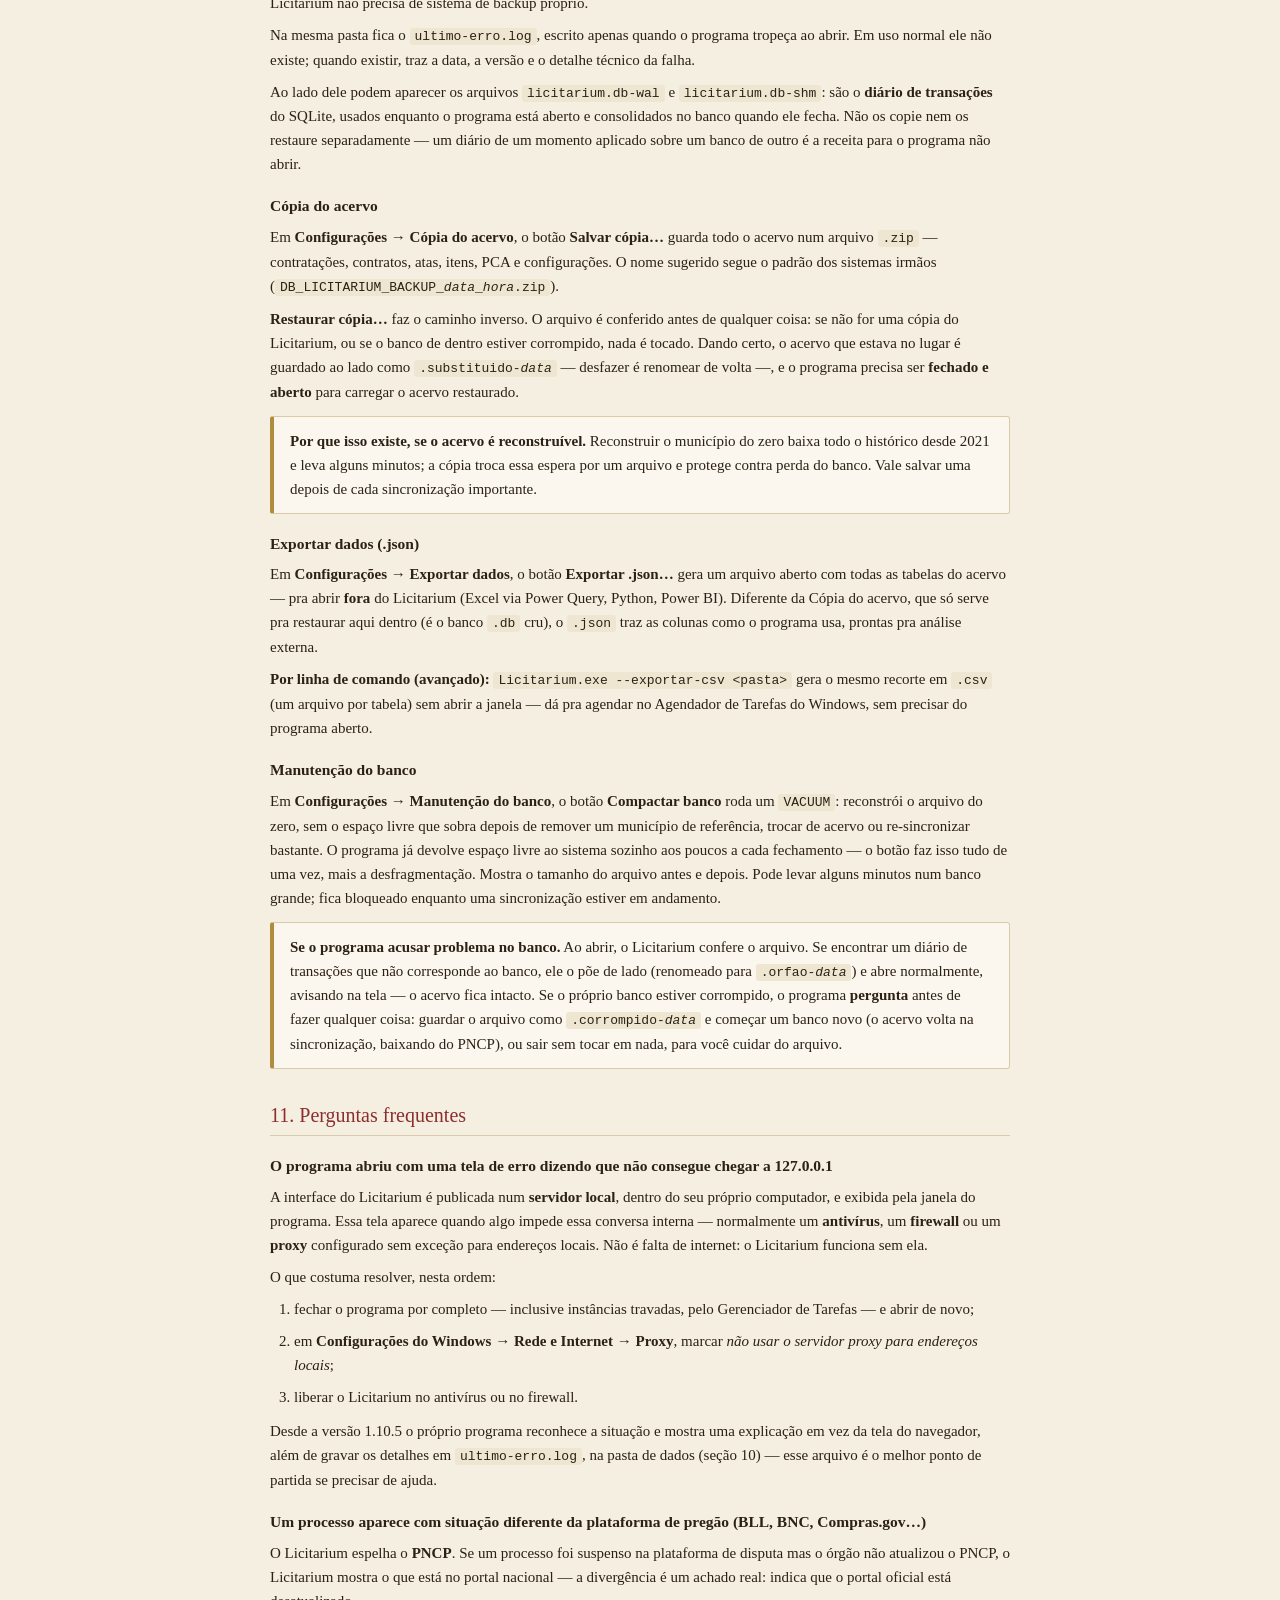
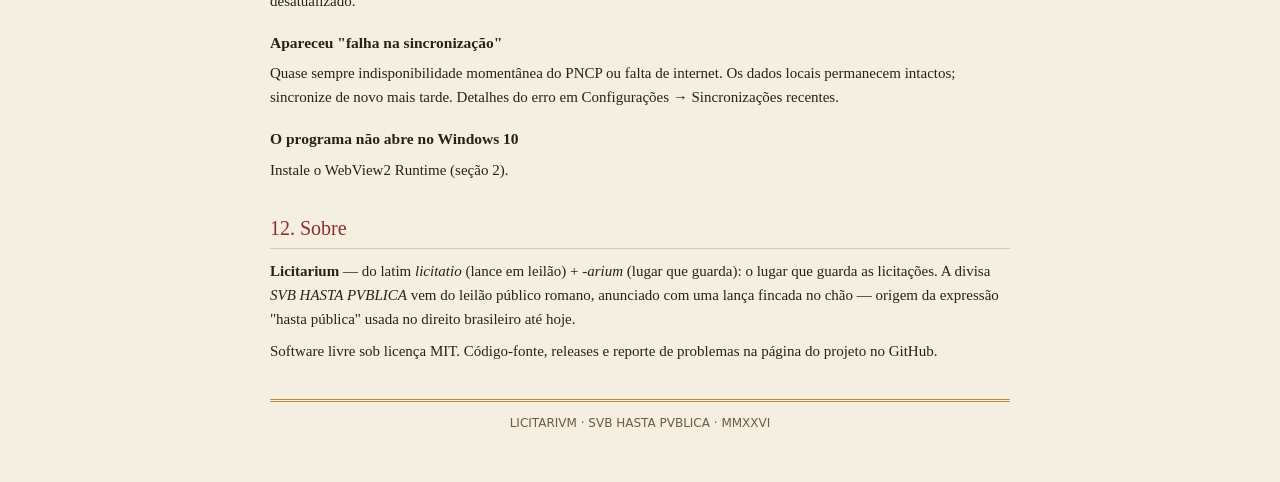
==== commit 7437f2e1: "Repina motor_pncp v1.2.0 -> v1.2.1 (patch de segurança do motor) O motor passou por checagem de vuln" ====
--- a/MANUAL.html
+++ b/MANUAL.html
@@ -2,11 +2,11 @@
 <html lang="pt-BR">
 <head>
 <meta charset="utf-8">
-<title>Manual Operacional — Licitarium Free v2.14.8</title>
+<title>Manual Operacional — Licitarium Free v2.14.9</title>
 <style>
   @page {
     size: A4; margin: 2cm 1.8cm;
-    @top-center { content: "Licitarium Free v2.14.8 — Manual Operacional"; font-size: 9pt; color: #6f5b3e; }
+    @top-center { content: "Licitarium Free v2.14.9 — Manual Operacional"; font-size: 9pt; color: #6f5b3e; }
     @bottom-right { content: "Página " counter(page) " de " counter(pages);
                     font-size: 9pt; color: #6f5b3e; }
   }
@@ -155,7 +155,7 @@
     <path d="M21.22 61.67Q21.16 61.67 21.12 61.65Q21.09 61.64 21.09 61.61Q21.09 61.58 21.13 61.56Q21.17 61.54 21.23 61.53Q21.35 61.5 21.42 61.41Q21.5 61.32 21.52 61.17Q21.57 60.82 21.61 60.47Q21.64 60.11 21.67 59.79Q21.7 59.47 21.71 59.22Q21.71 59.19 21.71 59.14Q21.71 59.1 21.71 59.06Q21.7 59.01 21.69 58.97Q21.67 58.93 21.62 58.89Q21.55 58.83 21.47 58.81Q21.4 58.78 21.3 58.76Q21.26 58.75 21.23 58.73Q21.2 58.7 21.2 58.67Q21.2 58.63 21.24 58.62Q21.28 58.61 21.34 58.61Q21.4 58.61 21.49 58.61Q21.59 58.62 21.71 58.63Q21.82 58.63 21.93 58.64Q22.03 58.64 22.1 58.64Q22.14 58.64 22.16 58.66Q22.19 58.69 22.2 58.72Q22.22 58.81 22.25 58.89Q22.27 58.98 22.31 59.07L23.02 60.84Q23.03 60.87 23.06 60.88Q23.09 60.88 23.11 60.85L23.93 59.08Q23.96 58.98 23.98 58.88Q24 58.78 24.02 58.71Q24.03 58.65 24.07 58.65H24.25Q24.41 58.64 24.59 58.63Q24.76 58.61 24.85 58.61Q24.89 58.61 24.92 58.62Q24.96 58.63 24.96 58.66Q24.96 58.7 24.93 58.71Q24.9 58.73 24.84 58.76Q24.79 58.77 24.73 58.8Q24.67 58.82 24.62 58.84Q24.55 58.88 24.51 58.93Q24.46 58.98 24.47 59.07Q24.47 59.4 24.48 59.67Q24.5 59.94 24.51 60.19Q24.52 60.43 24.54 60.68Q24.56 60.93 24.57 61.2Q24.58 61.34 24.67 61.41Q24.75 61.49 24.92 61.52Q24.98 61.54 25.02 61.56Q25.05 61.57 25.05 61.61Q25.05 61.64 25.02 61.65Q24.99 61.67 24.93 61.67Q24.82 61.67 24.72 61.66Q24.62 61.65 24.53 61.65Q24.43 61.64 24.33 61.64Q24.24 61.64 24.16 61.65Q24.08 61.65 23.99 61.66Q23.9 61.67 23.78 61.67Q23.73 61.67 23.7 61.65Q23.66 61.64 23.66 61.61Q23.66 61.58 23.7 61.55Q23.73 61.53 23.8 61.52Q23.95 61.5 24 61.43Q24.06 61.36 24.06 61.2Q24.05 60.88 24.04 60.61Q24.04 60.34 24.02 60.07Q24.01 59.8 24 59.51Q23.99 59.46 23.97 59.47Q23.95 59.47 23.93 59.51L22.93 61.66Q22.92 61.7 22.88 61.7Q22.84 61.69 22.83 61.66Q22.63 61.12 22.41 60.59Q22.19 60.07 21.95 59.5Q21.94 59.47 21.91 59.47Q21.89 59.47 21.88 59.51Q21.85 59.8 21.83 60.07Q21.8 60.34 21.79 60.61Q21.78 60.88 21.78 61.17Q21.78 61.3 21.86 61.39Q21.94 61.49 22.09 61.52Q22.16 61.54 22.2 61.55Q22.24 61.57 22.24 61.61Q22.24 61.64 22.2 61.65Q22.16 61.67 22.11 61.67Q21.99 61.67 21.92 61.66Q21.86 61.65 21.81 61.65Q21.75 61.65 21.66 61.65Q21.57 61.65 21.51 61.65Q21.44 61.66 21.37 61.66Q21.3 61.67 21.22 61.67ZM25.84 61.67Q25.78 61.67 25.75 61.65Q25.72 61.64 25.72 61.61Q25.72 61.58 25.75 61.56Q25.79 61.54 25.86 61.53Q25.97 61.5 26.05 61.41Q26.13 61.32 26.15 61.17Q26.19 60.82 26.23 60.47Q26.27 60.11 26.3 59.79Q26.32 59.47 26.33 59.22Q26.34 59.19 26.34 59.14Q26.34 59.1 26.33 59.06Q26.33 59.01 26.31 58.97Q26.3 58.93 26.25 58.89Q26.17 58.83 26.1 58.81Q26.03 58.78 25.93 58.76Q25.88 58.75 25.85 58.73Q25.82 58.7 25.82 58.67Q25.82 58.63 25.86 58.62Q25.91 58.61 25.97 58.61Q26.02 58.61 26.12 58.61Q26.22 58.62 26.33 58.63Q26.45 58.63 26.56 58.64Q26.66 58.64 26.73 58.64Q26.76 58.64 26.79 58.66Q26.82 58.69 26.82 58.72Q26.85 58.81 26.88 58.89Q26.9 58.98 26.93 59.07L27.65 60.84Q27.66 60.87 27.69 60.88Q27.72 60.88 27.73 60.85L28.56 59.08Q28.58 58.98 28.61 58.88Q28.63 58.78 28.64 58.71Q28.66 58.65 28.7 58.65H28.88Q29.04 58.64 29.21 58.63Q29.39 58.61 29.48 58.61Q29.51 58.61 29.55 58.62Q29.59 58.63 29.59 58.66Q29.59 58.7 29.56 58.71Q29.53 58.73 29.47 58.76Q29.42 58.77 29.36 58.8Q29.3 58.82 29.25 58.84Q29.17 58.88 29.13 58.93Q29.09 58.98 29.09 59.07Q29.1 59.4 29.11 59.67Q29.12 59.94 29.14 60.19Q29.15 60.43 29.17 60.68Q29.18 60.93 29.2 61.2Q29.21 61.34 29.3 61.41Q29.38 61.49 29.54 61.52Q29.61 61.54 29.65 61.56Q29.68 61.57 29.68 61.61Q29.68 61.64 29.65 61.65Q29.61 61.67 29.56 61.67Q29.44 61.67 29.34 61.66Q29.25 61.65 29.15 61.65Q29.06 61.64 28.96 61.64Q28.87 61.64 28.79 61.65Q28.71 61.65 28.62 61.66Q28.53 61.67 28.41 61.67Q28.36 61.67 28.32 61.65Q28.29 61.64 28.29 61.61Q28.29 61.58 28.32 61.55Q28.36 61.53 28.43 61.52Q28.57 61.5 28.63 61.43Q28.68 61.36 28.68 61.2Q28.68 60.88 28.67 60.61Q28.66 60.34 28.65 60.07Q28.64 59.8 28.63 59.51Q28.62 59.46 28.6 59.47Q28.58 59.47 28.56 59.51L27.56 61.66Q27.55 61.7 27.51 61.7Q27.47 61.69 27.46 61.66Q27.26 61.12 27.04 60.59Q26.82 60.07 26.58 59.5Q26.57 59.47 26.54 59.47Q26.52 59.47 26.51 59.51Q26.48 59.8 26.45 60.07Q26.43 60.34 26.42 60.61Q26.41 60.88 26.41 61.17Q26.41 61.3 26.49 61.39Q26.57 61.49 26.72 61.52Q26.79 61.54 26.83 61.55Q26.87 61.57 26.87 61.61Q26.87 61.64 26.83 61.65Q26.79 61.67 26.74 61.67Q26.61 61.67 26.55 61.66Q26.48 61.65 26.43 61.65Q26.38 61.65 26.29 61.65Q26.2 61.65 26.13 61.65Q26.07 61.66 26 61.66Q25.93 61.67 25.84 61.67ZM30.37 61.67Q30.31 61.67 30.27 61.66Q30.23 61.65 30.23 61.61Q30.23 61.58 30.27 61.56Q30.31 61.54 30.37 61.51Q30.46 61.49 30.57 61.44Q30.67 61.38 30.79 61.29Q30.9 61.2 31 61.07L31.58 60.35Q31.63 60.28 31.64 60.21Q31.66 60.14 31.59 60.05L30.96 59.16Q30.86 59.03 30.79 58.95Q30.71 58.87 30.63 58.83Q30.56 58.8 30.48 58.77Q30.41 58.75 30.37 58.73Q30.34 58.71 30.34 58.67Q30.34 58.64 30.37 58.63Q30.41 58.62 30.46 58.62Q30.61 58.62 30.81 58.63Q31.01 58.64 31.2 58.64Q31.34 58.64 31.47 58.63Q31.61 58.62 31.7 58.62Q31.75 58.62 31.79 58.64Q31.83 58.65 31.83 58.68Q31.83 58.72 31.79 58.74Q31.75 58.76 31.69 58.78Q31.56 58.81 31.5 58.84Q31.44 58.87 31.44 58.93Q31.44 59 31.56 59.18L31.99 59.77Q32.04 59.84 32.07 59.84Q32.1 59.84 32.14 59.78L32.59 59.18Q32.65 59.1 32.68 59.04Q32.71 58.98 32.71 58.93Q32.71 58.88 32.66 58.84Q32.61 58.8 32.5 58.78Q32.46 58.77 32.4 58.74Q32.35 58.72 32.35 58.68Q32.35 58.65 32.39 58.64Q32.43 58.63 32.49 58.63Q32.56 58.63 32.62 58.63Q32.68 58.63 32.74 58.63Q32.81 58.64 32.88 58.64Q33.02 58.64 33.15 58.62Q33.28 58.61 33.39 58.61Q33.45 58.61 33.49 58.62Q33.53 58.63 33.53 58.67Q33.53 58.7 33.49 58.72Q33.45 58.74 33.38 58.76Q33.26 58.79 33.12 58.93Q32.97 59.06 32.85 59.21L32.28 59.9Q32.22 59.97 32.21 60.01Q32.2 60.04 32.23 60.1L32.97 61.16Q33.06 61.29 33.18 61.39Q33.29 61.48 33.41 61.51Q33.48 61.53 33.52 61.55Q33.57 61.58 33.57 61.61Q33.57 61.64 33.53 61.66Q33.49 61.67 33.44 61.67Q33.33 61.67 33.21 61.66Q33.08 61.66 32.94 61.65Q32.81 61.64 32.69 61.64Q32.55 61.64 32.42 61.65Q32.29 61.65 32.19 61.65Q32.13 61.65 32.09 61.64Q32.05 61.62 32.05 61.59Q32.05 61.56 32.1 61.53Q32.15 61.51 32.2 61.5Q32.28 61.48 32.35 61.43Q32.42 61.38 32.42 61.29Q32.42 61.26 32.41 61.23Q32.4 61.19 32.37 61.16L31.89 60.45Q31.84 60.39 31.81 60.38Q31.78 60.38 31.75 60.43L31.19 61.17Q31.16 61.22 31.14 61.26Q31.13 61.3 31.13 61.33Q31.14 61.39 31.19 61.44Q31.25 61.49 31.34 61.51Q31.41 61.52 31.45 61.54Q31.49 61.57 31.49 61.6Q31.49 61.63 31.45 61.64Q31.42 61.66 31.36 61.66Q31.27 61.66 31.15 61.65Q31.03 61.65 30.92 61.65Q30.77 61.65 30.63 61.66Q30.49 61.67 30.37 61.67ZM34.14 61.67Q34.08 61.67 34.04 61.66Q34 61.65 34 61.61Q34 61.58 34.04 61.56Q34.08 61.54 34.14 61.51Q34.23 61.49 34.34 61.44Q34.44 61.38 34.56 61.29Q34.67 61.2 34.77 61.07L35.35 60.35Q35.4 60.28 35.41 60.21Q35.43 60.14 35.36 60.05L34.73 59.16Q34.63 59.03 34.56 58.95Q34.48 58.87 34.4 58.83Q34.33 58.8 34.25 58.77Q34.18 58.75 34.14 58.73Q34.11 58.71 34.11 58.67Q34.11 58.64 34.14 58.63Q34.18 58.62 34.23 58.62Q34.38 58.62 34.58 58.63Q34.78 58.64 34.97 58.64Q35.11 58.64 35.24 58.63Q35.38 58.62 35.47 58.62Q35.52 58.62 35.56 58.64Q35.6 58.65 35.6 58.68Q35.6 58.72 35.56 58.74Q35.52 58.76 35.46 58.78Q35.33 58.81 35.27 58.84Q35.21 58.87 35.21 58.93Q35.21 59 35.33 59.18L35.76 59.77Q35.81 59.84 35.84 59.84Q35.87 59.84 35.91 59.78L36.36 59.18Q36.42 59.1 36.45 59.04Q36.48 58.98 36.48 58.93Q36.48 58.88 36.43 58.84Q36.38 58.8 36.27 58.78Q36.23 58.77 36.18 58.74Q36.12 58.72 36.12 58.68Q36.12 58.65 36.16 58.64Q36.2 58.63 36.26 58.63Q36.33 58.63 36.39 58.63Q36.45 58.63 36.51 58.63Q36.58 58.64 36.65 58.64Q36.79 58.64 36.92 58.62Q37.05 58.61 37.16 58.61Q37.22 58.61 37.26 58.62Q37.3 58.63 37.3 58.67Q37.3 58.7 37.26 58.72Q37.22 58.74 37.15 58.76Q37.03 58.79 36.89 58.93Q36.74 59.06 36.62 59.21L36.05 59.9Q35.99 59.97 35.98 60.01Q35.97 60.04 36 60.1L36.74 61.16Q36.83 61.29 36.95 61.39Q37.06 61.48 37.18 61.51Q37.25 61.53 37.29 61.55Q37.34 61.58 37.34 61.61Q37.34 61.64 37.3 61.66Q37.26 61.67 37.21 61.67Q37.1 61.67 36.98 61.66Q36.85 61.66 36.71 61.65Q36.58 61.64 36.46 61.64Q36.32 61.64 36.19 61.65Q36.06 61.65 35.96 61.65Q35.9 61.65 35.86 61.64Q35.82 61.62 35.82 61.59Q35.82 61.56 35.87 61.53Q35.92 61.51 35.97 61.5Q36.05 61.48 36.12 61.43Q36.2 61.38 36.2 61.29Q36.2 61.26 36.18 61.23Q36.17 61.19 36.14 61.16L35.66 60.45Q35.61 60.39 35.58 60.38Q35.55 60.38 35.52 60.43L34.96 61.17Q34.93 61.22 34.91 61.26Q34.9 61.3 34.9 61.33Q34.91 61.39 34.96 61.44Q35.02 61.49 35.11 61.51Q35.18 61.52 35.22 61.54Q35.26 61.57 35.26 61.6Q35.26 61.63 35.22 61.64Q35.19 61.66 35.13 61.66Q35.04 61.66 34.92 61.65Q34.8 61.65 34.69 61.65Q34.54 61.65 34.4 61.66Q34.26 61.67 34.14 61.67ZM39.32 61.71Q39.27 61.71 39.25 61.66Q39.23 61.61 39.19 61.51Q39.16 61.41 39.13 61.34L38.26 59.11Q38.21 58.99 38.14 58.9Q38.06 58.81 37.93 58.78Q37.87 58.76 37.83 58.74Q37.79 58.71 37.79 58.68Q37.79 58.65 37.83 58.63Q37.86 58.62 37.92 58.62Q38 58.62 38.1 58.63Q38.2 58.63 38.31 58.63Q38.42 58.64 38.52 58.64Q38.61 58.64 38.72 58.63Q38.82 58.63 38.92 58.63Q39.02 58.62 39.08 58.62Q39.13 58.62 39.17 58.64Q39.21 58.65 39.21 58.68Q39.21 58.72 39.17 58.74Q39.13 58.77 39.07 58.78Q38.93 58.79 38.85 58.84Q38.78 58.88 38.78 58.96Q38.78 59.02 38.79 59.07Q38.81 59.12 38.82 59.15L39.46 60.88Q39.47 60.9 39.48 60.91Q39.5 60.91 39.51 60.87L40.11 59.3Q40.2 59.05 40.13 58.93Q40.06 58.8 39.89 58.78Q39.83 58.77 39.79 58.74Q39.74 58.72 39.74 58.68Q39.74 58.65 39.78 58.64Q39.82 58.63 39.88 58.63Q39.95 58.63 40.02 58.63Q40.09 58.63 40.17 58.63Q40.24 58.64 40.33 58.64Q40.47 58.64 40.61 58.63Q40.75 58.62 40.85 58.62Q40.91 58.62 40.95 58.63Q40.99 58.64 40.99 58.68Q40.99 58.71 40.95 58.73Q40.91 58.75 40.84 58.77Q40.68 58.81 40.58 58.92Q40.47 59.04 40.41 59.19L39.59 61.15Q39.56 61.23 39.52 61.32Q39.49 61.41 39.45 61.5Q39.42 61.59 39.38 61.66Q39.38 61.69 39.36 61.7Q39.34 61.71 39.32 61.71ZM41.59 61.67Q41.54 61.67 41.51 61.65Q41.47 61.64 41.47 61.61Q41.47 61.55 41.61 61.52Q41.78 61.49 41.87 61.42Q41.95 61.35 41.95 61.19V59.1Q41.95 58.94 41.89 58.87Q41.82 58.81 41.64 58.77Q41.51 58.75 41.51 58.68Q41.51 58.65 41.54 58.63Q41.58 58.62 41.63 58.62Q41.75 58.62 41.84 58.63Q41.93 58.63 42.02 58.63Q42.11 58.64 42.21 58.64Q42.31 58.64 42.4 58.63Q42.48 58.63 42.57 58.63Q42.66 58.62 42.78 58.62Q42.83 58.62 42.86 58.63Q42.9 58.65 42.9 58.68Q42.9 58.71 42.86 58.74Q42.83 58.76 42.76 58.77Q42.59 58.81 42.51 58.88Q42.44 58.94 42.44 59.1V61.19Q42.44 61.35 42.53 61.42Q42.61 61.48 42.79 61.52Q42.86 61.54 42.89 61.56Q42.92 61.57 42.92 61.61Q42.92 61.64 42.89 61.65Q42.86 61.67 42.81 61.67Q42.69 61.67 42.59 61.66Q42.5 61.65 42.41 61.65Q42.32 61.64 42.21 61.64Q42.1 61.64 42.01 61.65Q41.91 61.65 41.81 61.66Q41.71 61.67 41.59 61.67Z" fill="var(--text)" opacity=".85"/>
   </svg>
   <h1 class="mark">LICITARI<b>V</b>M</h1>
-  <div class="subtitulo">MANUAL DO USUÁRIO · VERSÃO 2.14.8</div>
+  <div class="subtitulo">MANUAL DO USUÁRIO · VERSÃO 2.14.9</div>
 </header>
 
 <h2>1. O que é o Licitarium</h2>
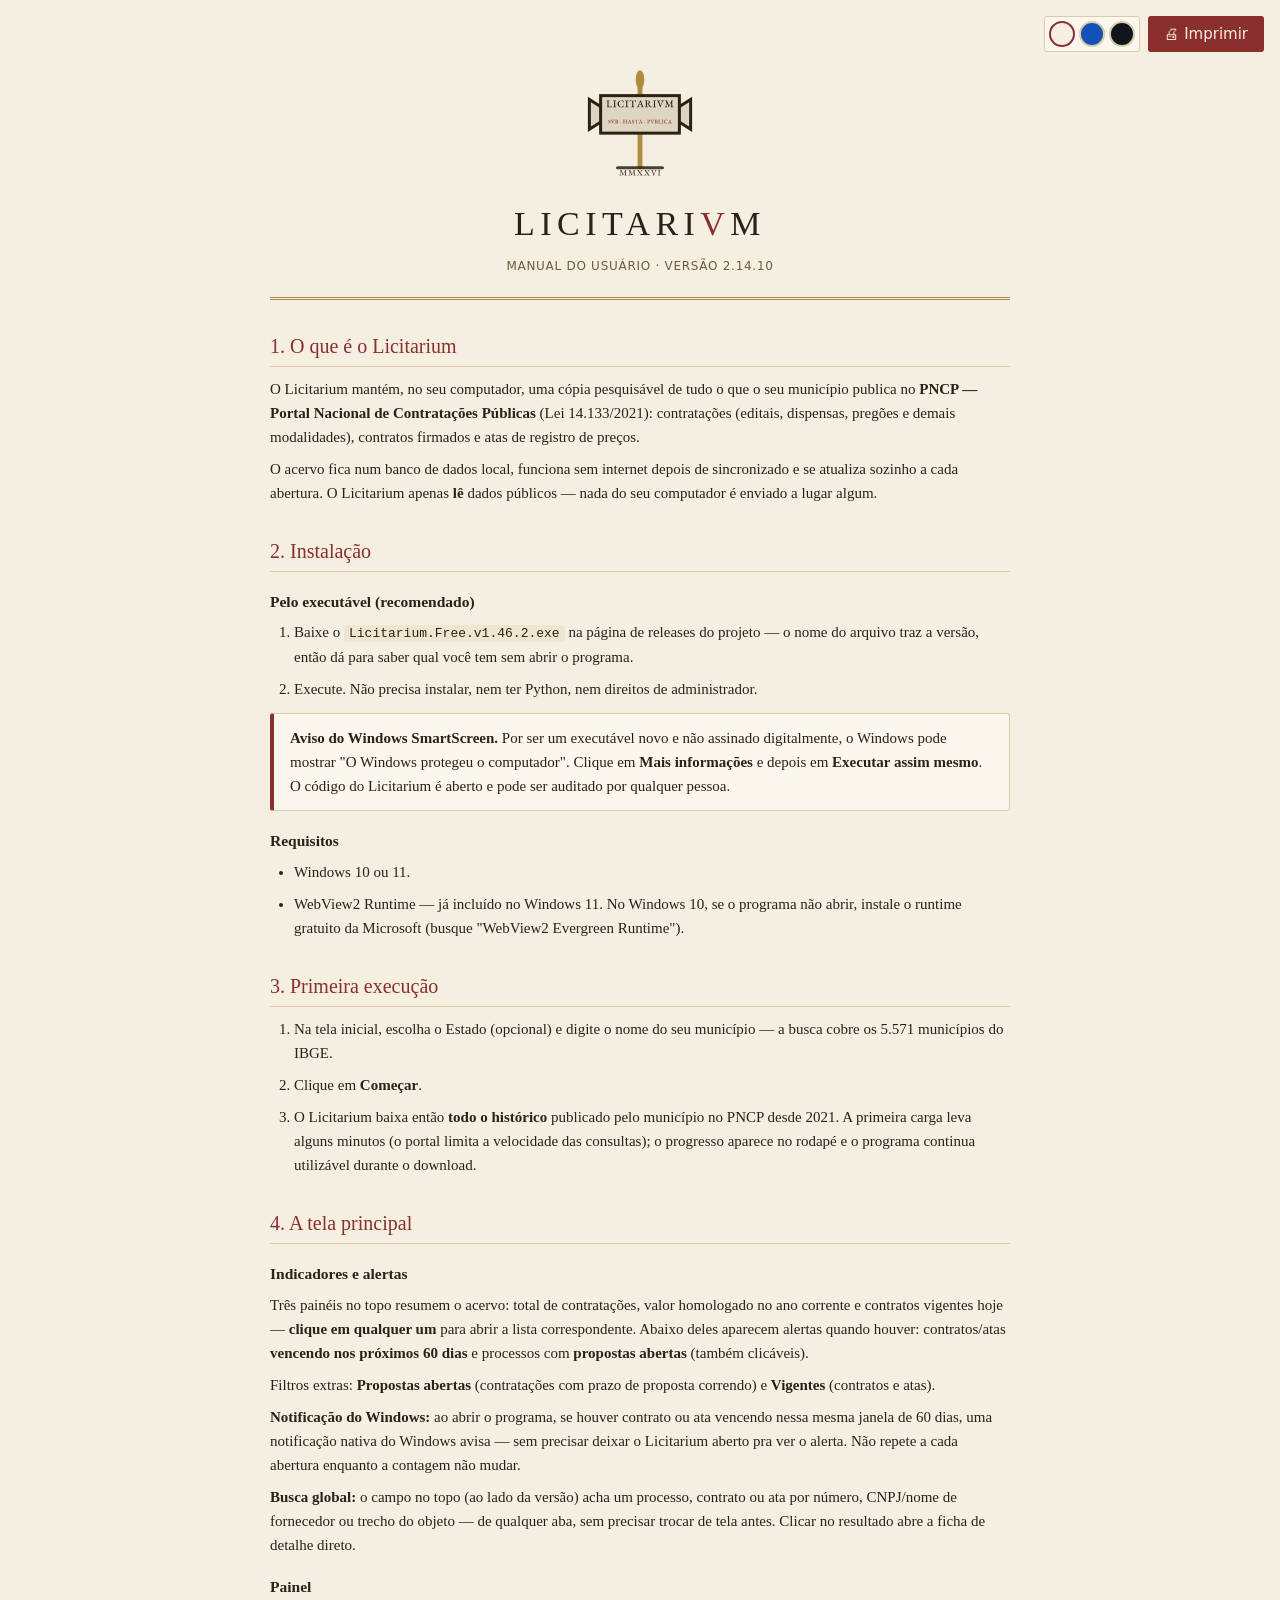
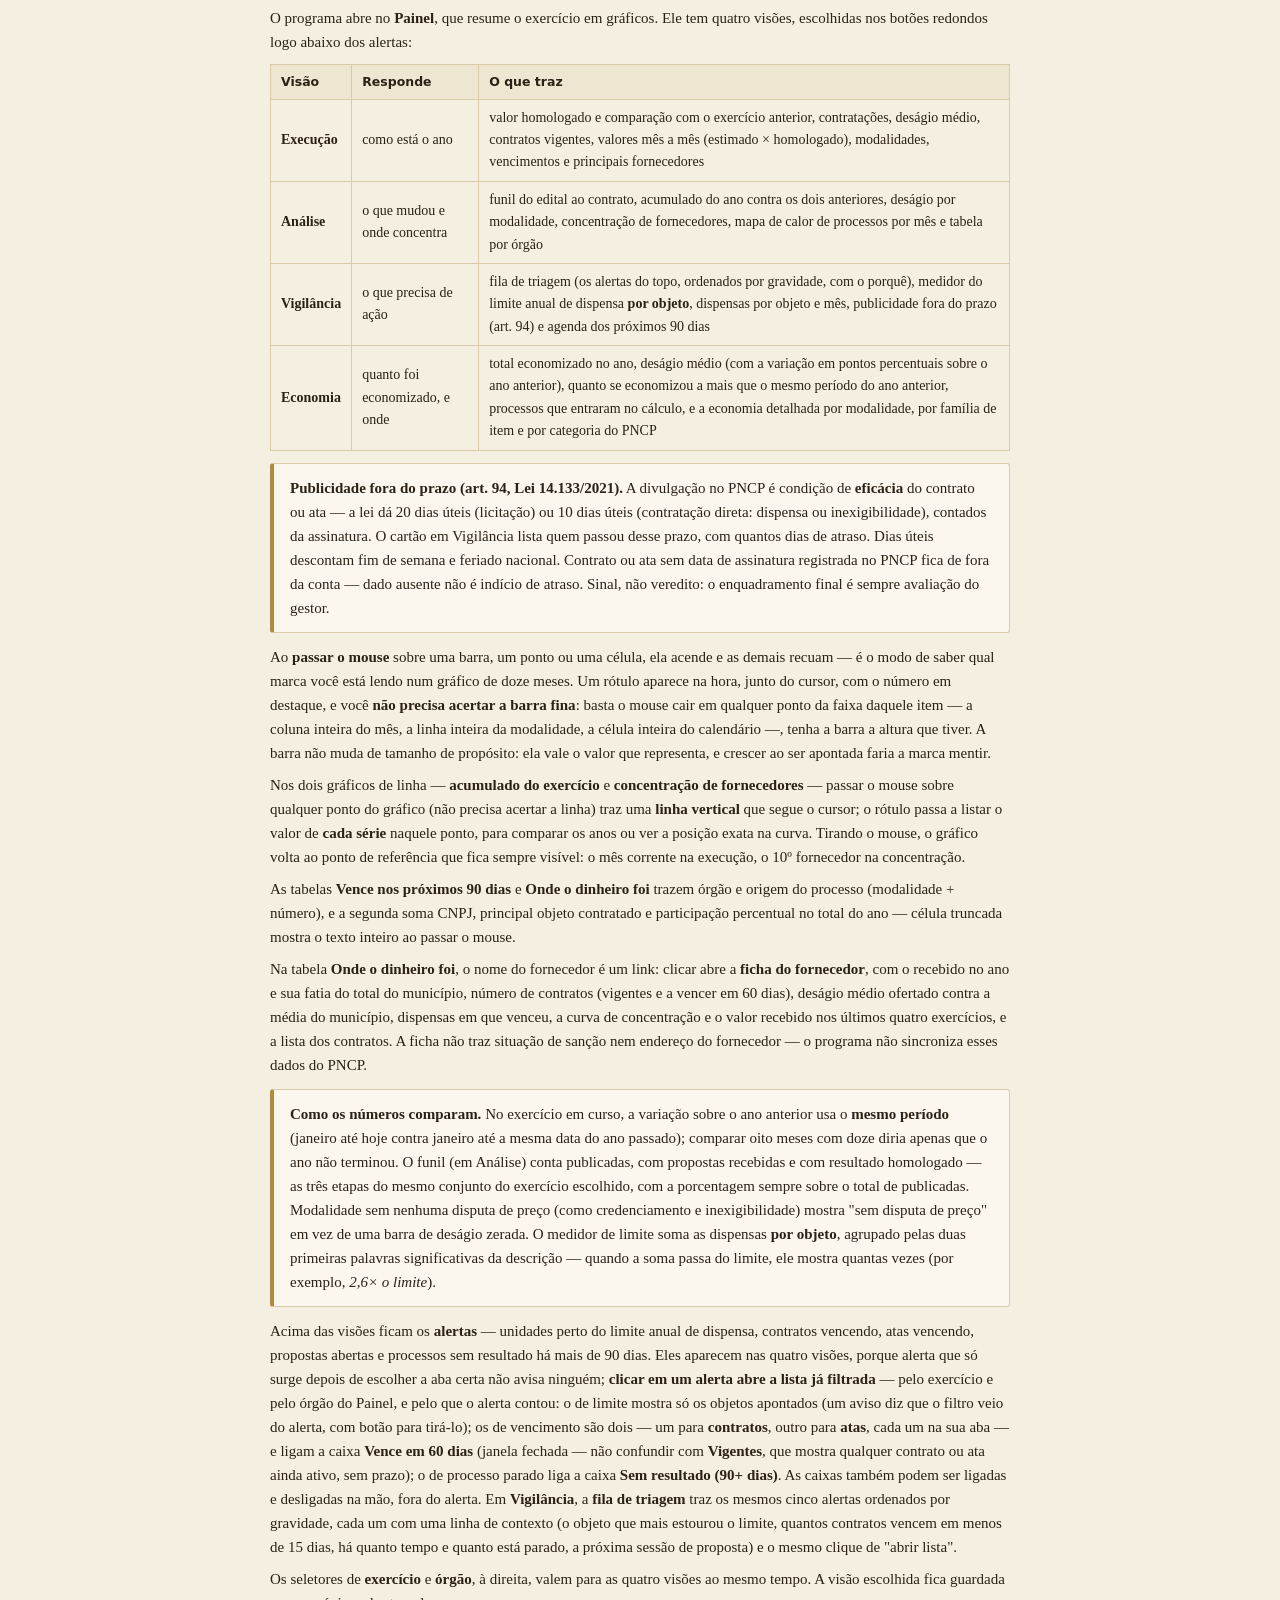
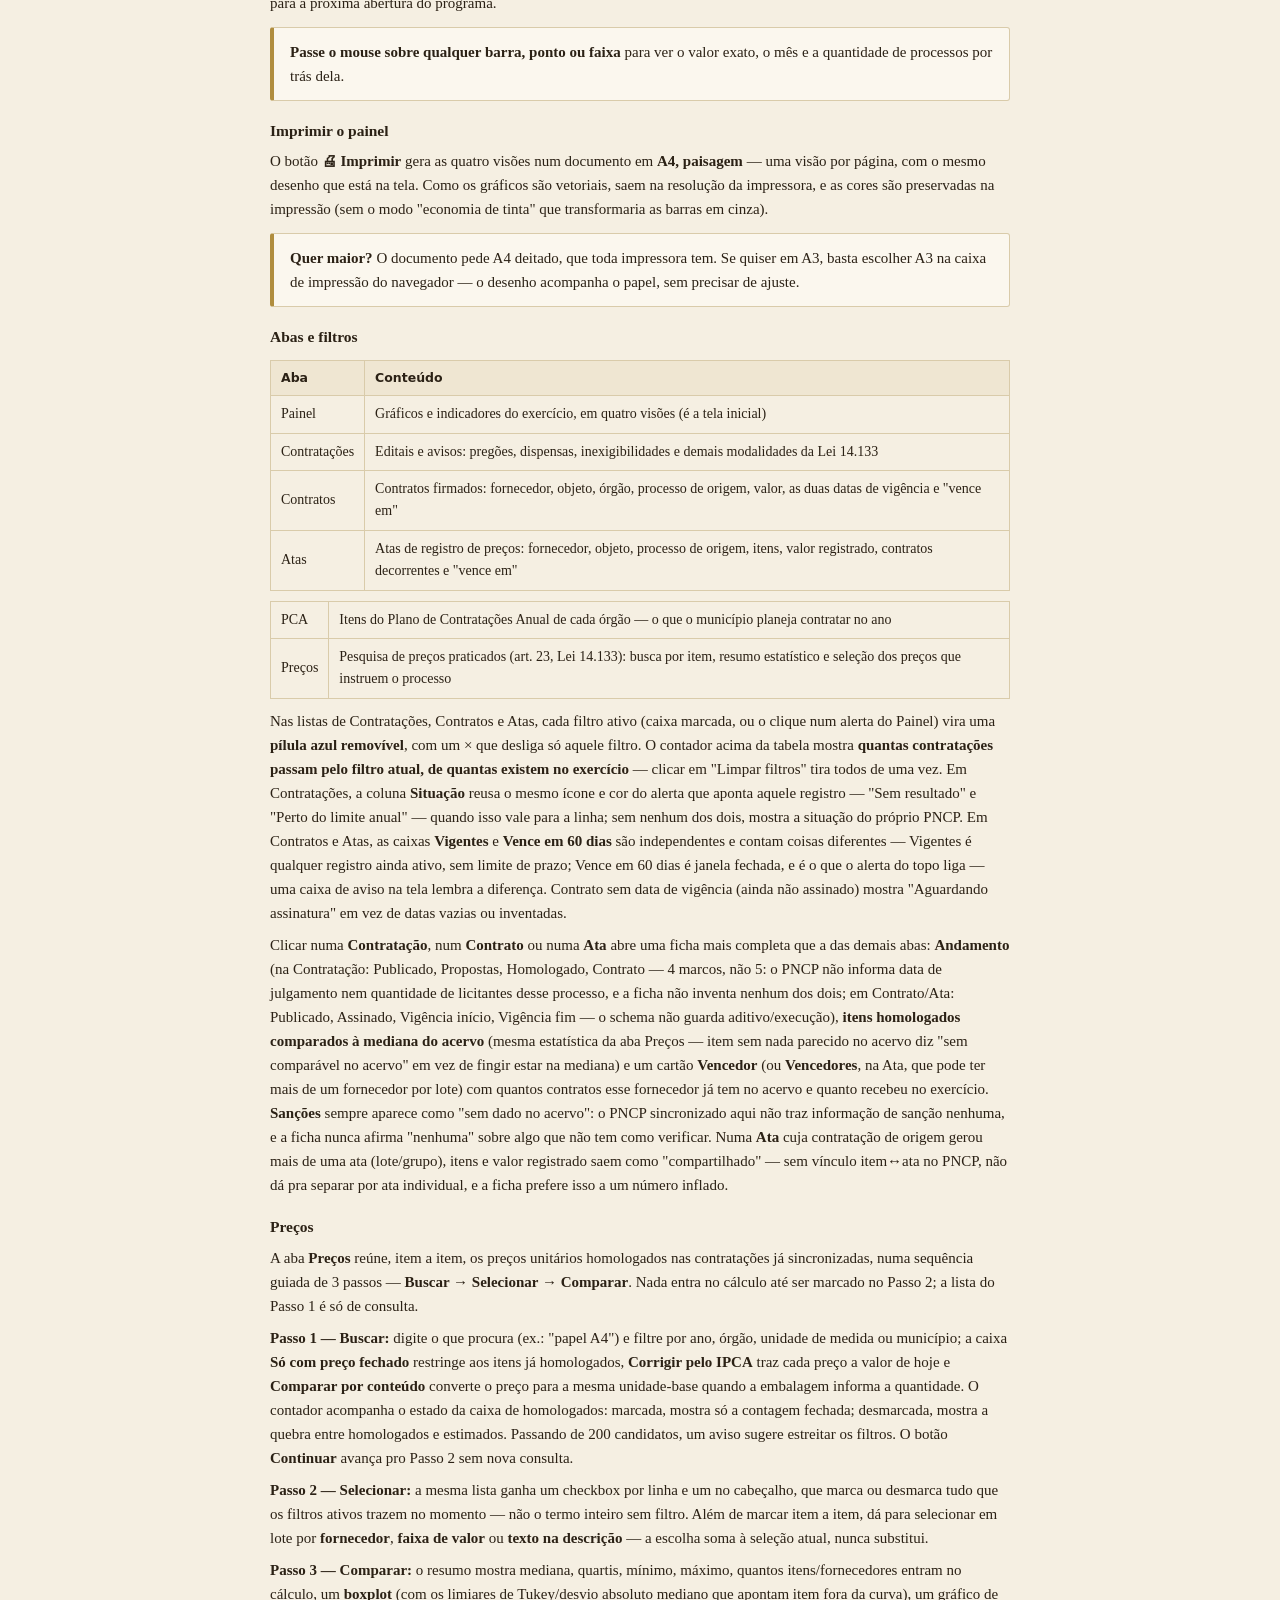
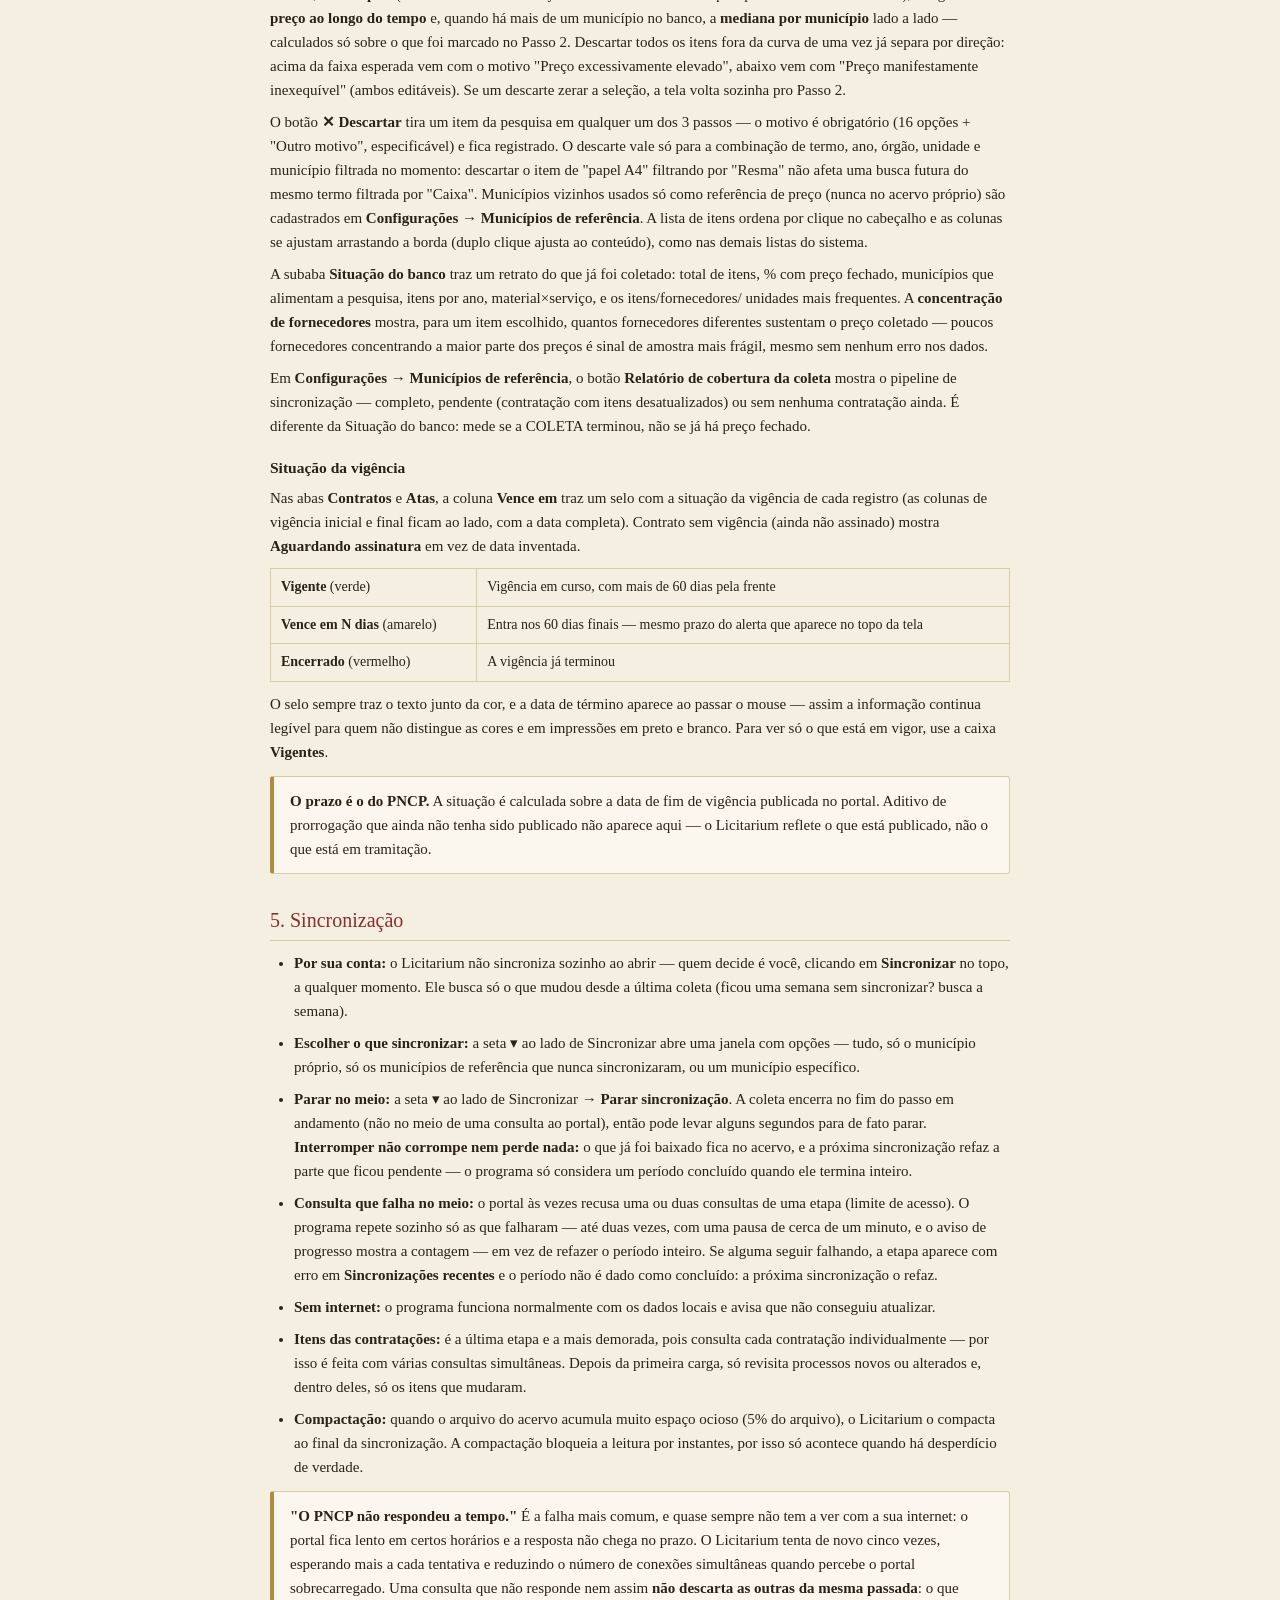
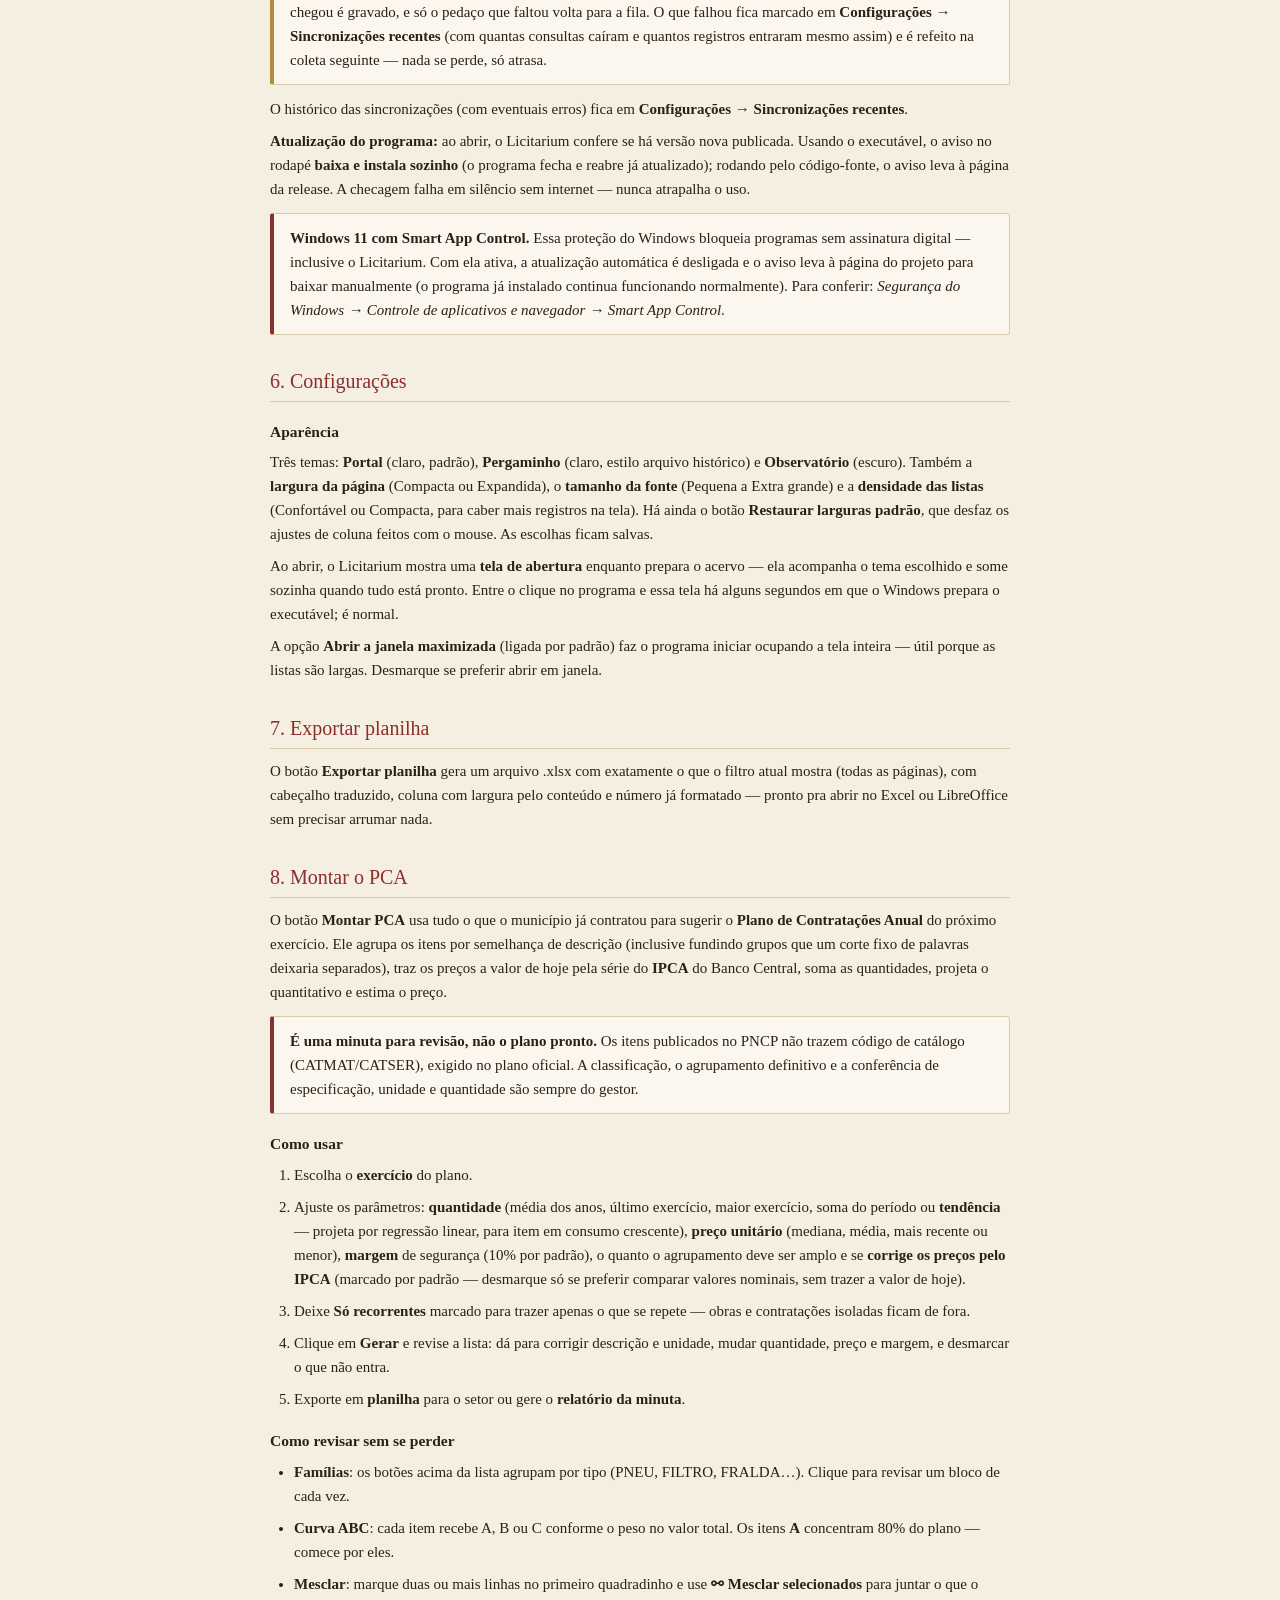
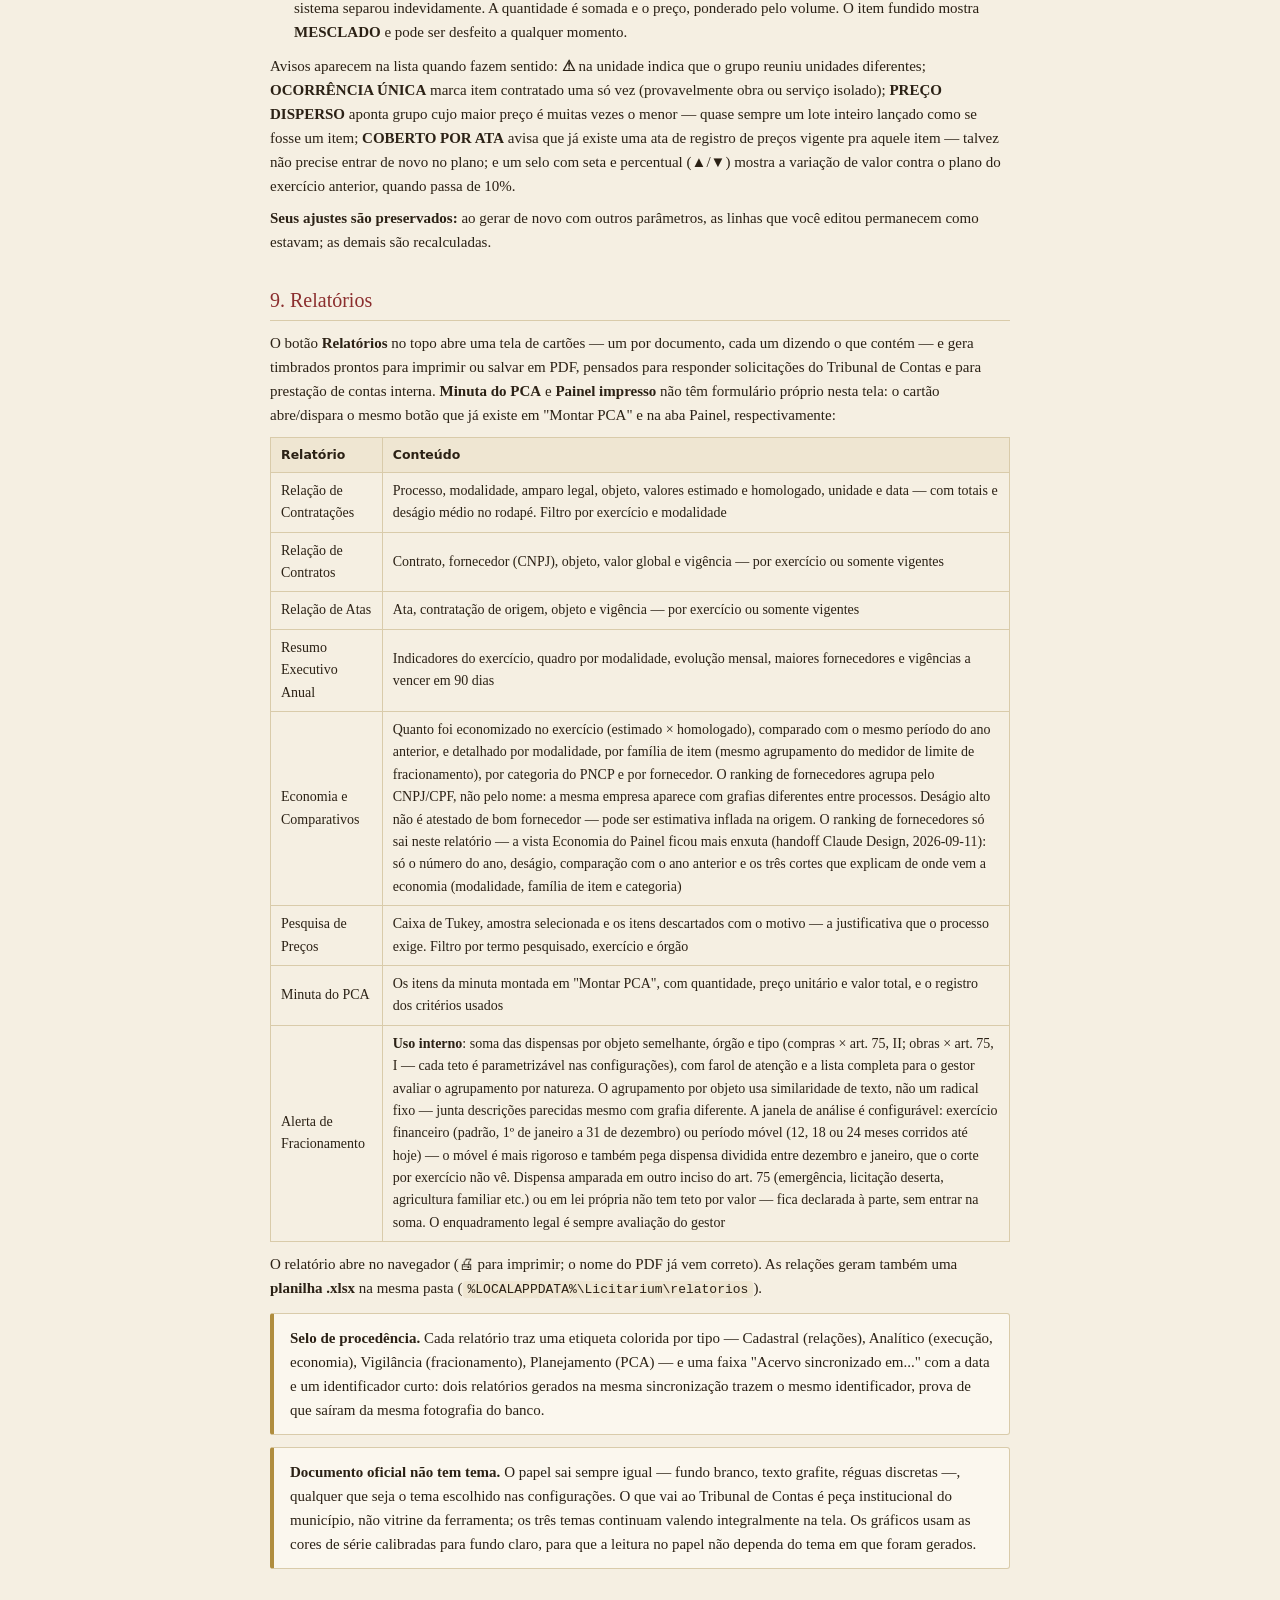
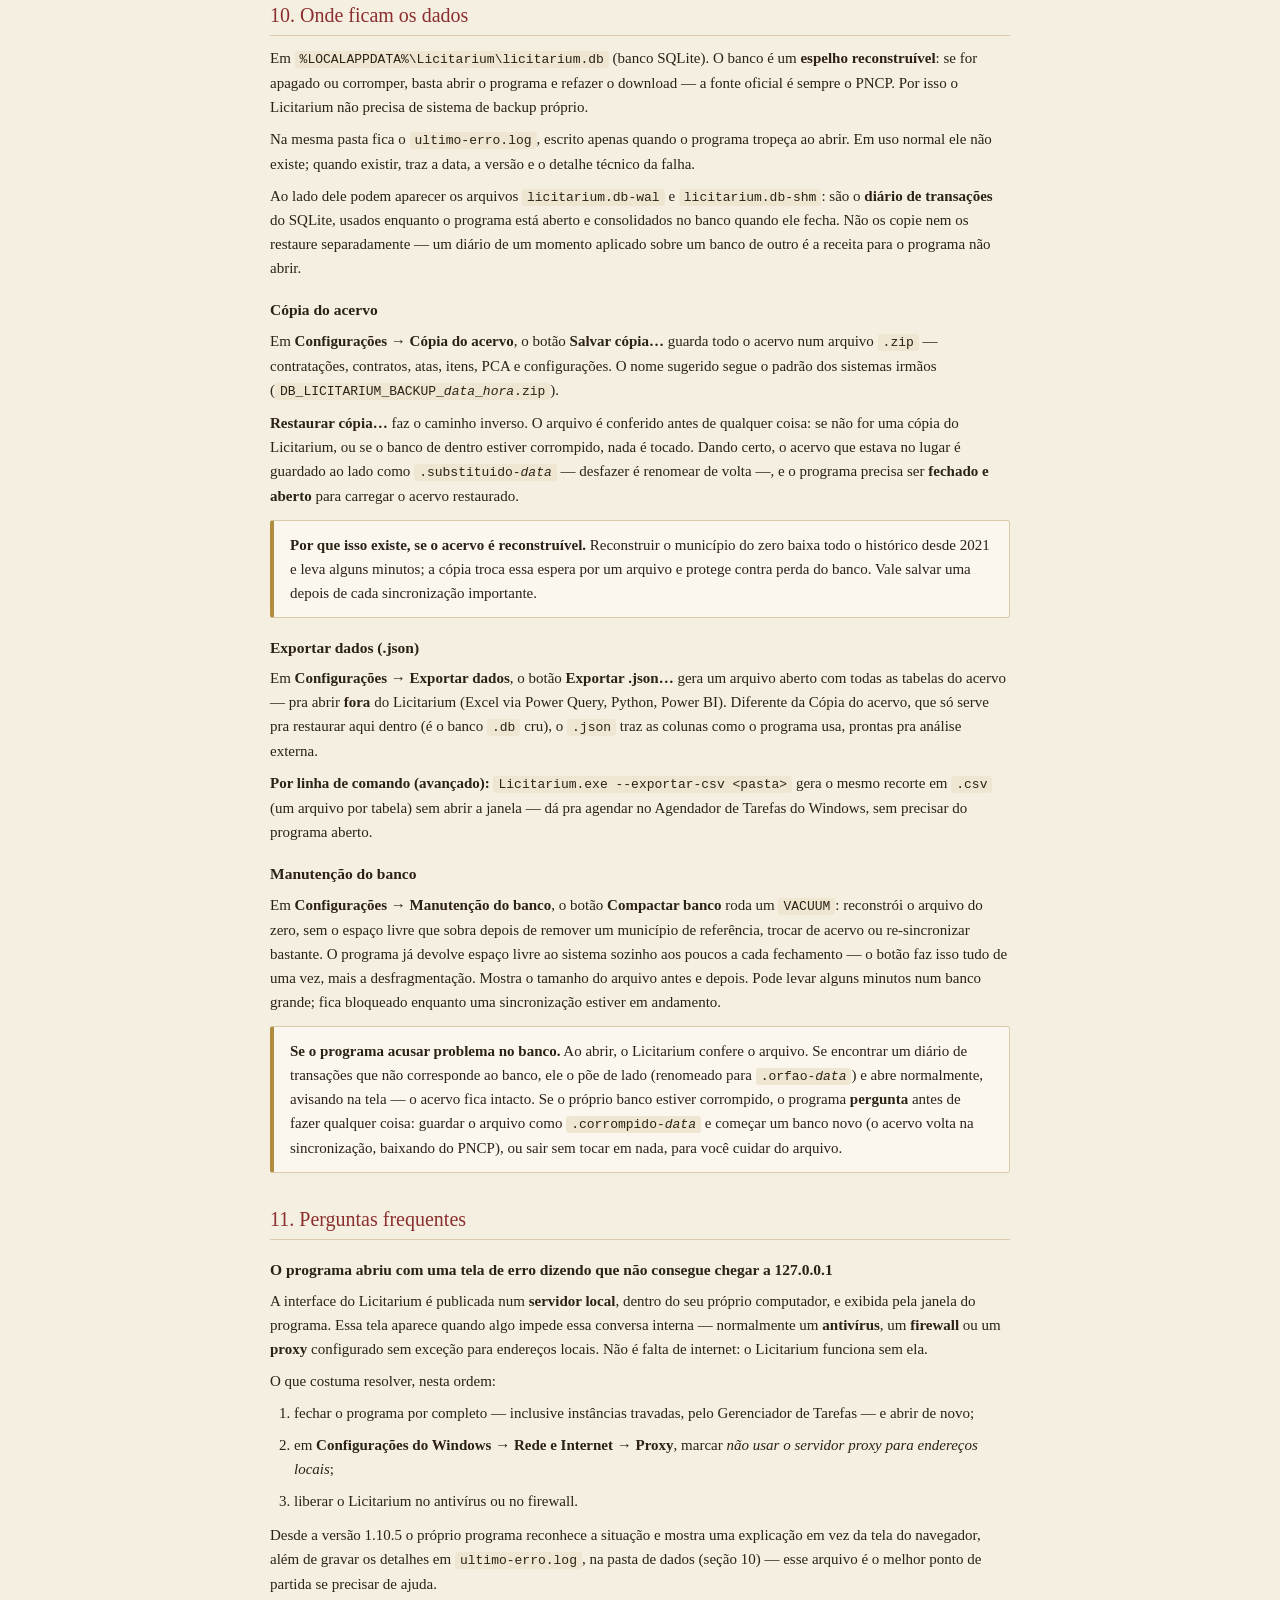
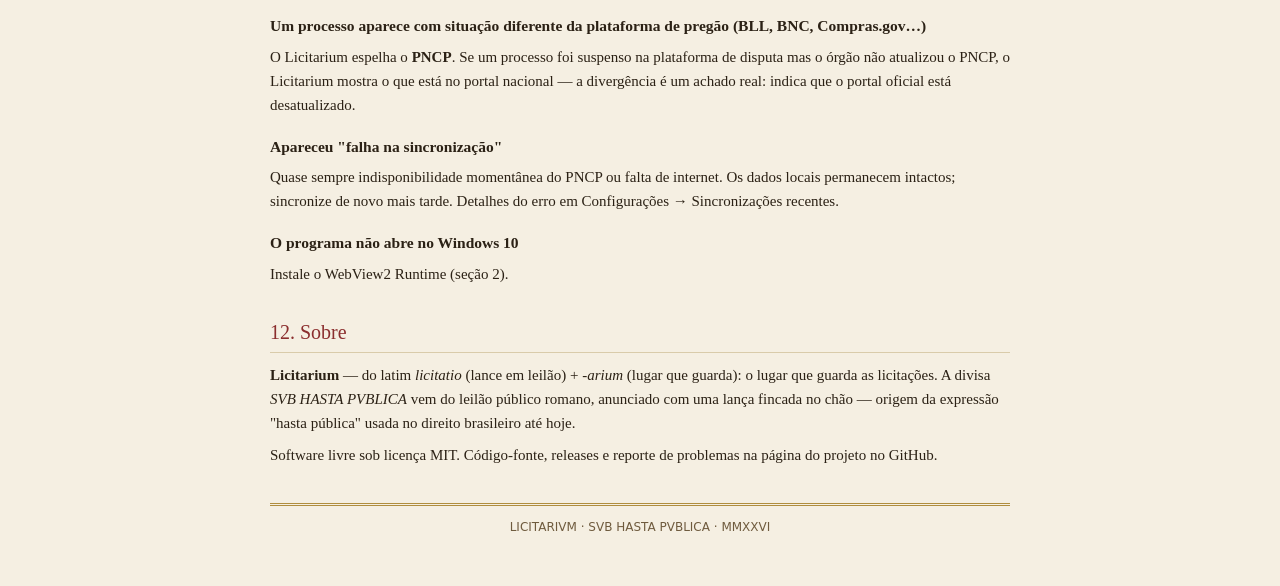
==== commit a88d9221: "Repina motor_pncp v1.2.1 -> v1.3.0 e repete só a consulta que falhou Antes, PncpErro numa fase em lo" ====
--- a/MANUAL.html
+++ b/MANUAL.html
@@ -2,11 +2,11 @@
 <html lang="pt-BR">
 <head>
 <meta charset="utf-8">
-<title>Manual Operacional — Licitarium Free v2.14.9</title>
+<title>Manual Operacional — Licitarium Free v2.14.10</title>
 <style>
   @page {
     size: A4; margin: 2cm 1.8cm;
-    @top-center { content: "Licitarium Free v2.14.9 — Manual Operacional"; font-size: 9pt; color: #6f5b3e; }
+    @top-center { content: "Licitarium Free v2.14.10 — Manual Operacional"; font-size: 9pt; color: #6f5b3e; }
     @bottom-right { content: "Página " counter(page) " de " counter(pages);
                     font-size: 9pt; color: #6f5b3e; }
   }
@@ -155,7 +155,7 @@
     <path d="M21.22 61.67Q21.16 61.67 21.12 61.65Q21.09 61.64 21.09 61.61Q21.09 61.58 21.13 61.56Q21.17 61.54 21.23 61.53Q21.35 61.5 21.42 61.41Q21.5 61.32 21.52 61.17Q21.57 60.82 21.61 60.47Q21.64 60.11 21.67 59.79Q21.7 59.47 21.71 59.22Q21.71 59.19 21.71 59.14Q21.71 59.1 21.71 59.06Q21.7 59.01 21.69 58.97Q21.67 58.93 21.62 58.89Q21.55 58.83 21.47 58.81Q21.4 58.78 21.3 58.76Q21.26 58.75 21.23 58.73Q21.2 58.7 21.2 58.67Q21.2 58.63 21.24 58.62Q21.28 58.61 21.34 58.61Q21.4 58.61 21.49 58.61Q21.59 58.62 21.71 58.63Q21.82 58.63 21.93 58.64Q22.03 58.64 22.1 58.64Q22.14 58.64 22.16 58.66Q22.19 58.69 22.2 58.72Q22.22 58.81 22.25 58.89Q22.27 58.98 22.31 59.07L23.02 60.84Q23.03 60.87 23.06 60.88Q23.09 60.88 23.11 60.85L23.93 59.08Q23.96 58.98 23.98 58.88Q24 58.78 24.02 58.71Q24.03 58.65 24.07 58.65H24.25Q24.41 58.64 24.59 58.63Q24.76 58.61 24.85 58.61Q24.89 58.61 24.92 58.62Q24.96 58.63 24.96 58.66Q24.96 58.7 24.93 58.71Q24.9 58.73 24.84 58.76Q24.79 58.77 24.73 58.8Q24.67 58.82 24.62 58.84Q24.55 58.88 24.51 58.93Q24.46 58.98 24.47 59.07Q24.47 59.4 24.48 59.67Q24.5 59.94 24.51 60.19Q24.52 60.43 24.54 60.68Q24.56 60.93 24.57 61.2Q24.58 61.34 24.67 61.41Q24.75 61.49 24.92 61.52Q24.98 61.54 25.02 61.56Q25.05 61.57 25.05 61.61Q25.05 61.64 25.02 61.65Q24.99 61.67 24.93 61.67Q24.82 61.67 24.72 61.66Q24.62 61.65 24.53 61.65Q24.43 61.64 24.33 61.64Q24.24 61.64 24.16 61.65Q24.08 61.65 23.99 61.66Q23.9 61.67 23.78 61.67Q23.73 61.67 23.7 61.65Q23.66 61.64 23.66 61.61Q23.66 61.58 23.7 61.55Q23.73 61.53 23.8 61.52Q23.95 61.5 24 61.43Q24.06 61.36 24.06 61.2Q24.05 60.88 24.04 60.61Q24.04 60.34 24.02 60.07Q24.01 59.8 24 59.51Q23.99 59.46 23.97 59.47Q23.95 59.47 23.93 59.51L22.93 61.66Q22.92 61.7 22.88 61.7Q22.84 61.69 22.83 61.66Q22.63 61.12 22.41 60.59Q22.19 60.07 21.95 59.5Q21.94 59.47 21.91 59.47Q21.89 59.47 21.88 59.51Q21.85 59.8 21.83 60.07Q21.8 60.34 21.79 60.61Q21.78 60.88 21.78 61.17Q21.78 61.3 21.86 61.39Q21.94 61.49 22.09 61.52Q22.16 61.54 22.2 61.55Q22.24 61.57 22.24 61.61Q22.24 61.64 22.2 61.65Q22.16 61.67 22.11 61.67Q21.99 61.67 21.92 61.66Q21.86 61.65 21.81 61.65Q21.75 61.65 21.66 61.65Q21.57 61.65 21.51 61.65Q21.44 61.66 21.37 61.66Q21.3 61.67 21.22 61.67ZM25.84 61.67Q25.78 61.67 25.75 61.65Q25.72 61.64 25.72 61.61Q25.72 61.58 25.75 61.56Q25.79 61.54 25.86 61.53Q25.97 61.5 26.05 61.41Q26.13 61.32 26.15 61.17Q26.19 60.82 26.23 60.47Q26.27 60.11 26.3 59.79Q26.32 59.47 26.33 59.22Q26.34 59.19 26.34 59.14Q26.34 59.1 26.33 59.06Q26.33 59.01 26.31 58.97Q26.3 58.93 26.25 58.89Q26.17 58.83 26.1 58.81Q26.03 58.78 25.93 58.76Q25.88 58.75 25.85 58.73Q25.82 58.7 25.82 58.67Q25.82 58.63 25.86 58.62Q25.91 58.61 25.97 58.61Q26.02 58.61 26.12 58.61Q26.22 58.62 26.33 58.63Q26.45 58.63 26.56 58.64Q26.66 58.64 26.73 58.64Q26.76 58.64 26.79 58.66Q26.82 58.69 26.82 58.72Q26.85 58.81 26.88 58.89Q26.9 58.98 26.93 59.07L27.65 60.84Q27.66 60.87 27.69 60.88Q27.72 60.88 27.73 60.85L28.56 59.08Q28.58 58.98 28.61 58.88Q28.63 58.78 28.64 58.71Q28.66 58.65 28.7 58.65H28.88Q29.04 58.64 29.21 58.63Q29.39 58.61 29.48 58.61Q29.51 58.61 29.55 58.62Q29.59 58.63 29.59 58.66Q29.59 58.7 29.56 58.71Q29.53 58.73 29.47 58.76Q29.42 58.77 29.36 58.8Q29.3 58.82 29.25 58.84Q29.17 58.88 29.13 58.93Q29.09 58.98 29.09 59.07Q29.1 59.4 29.11 59.67Q29.12 59.94 29.14 60.19Q29.15 60.43 29.17 60.68Q29.18 60.93 29.2 61.2Q29.21 61.34 29.3 61.41Q29.38 61.49 29.54 61.52Q29.61 61.54 29.65 61.56Q29.68 61.57 29.68 61.61Q29.68 61.64 29.65 61.65Q29.61 61.67 29.56 61.67Q29.44 61.67 29.34 61.66Q29.25 61.65 29.15 61.65Q29.06 61.64 28.96 61.64Q28.87 61.64 28.79 61.65Q28.71 61.65 28.62 61.66Q28.53 61.67 28.41 61.67Q28.36 61.67 28.32 61.65Q28.29 61.64 28.29 61.61Q28.29 61.58 28.32 61.55Q28.36 61.53 28.43 61.52Q28.57 61.5 28.63 61.43Q28.68 61.36 28.68 61.2Q28.68 60.88 28.67 60.61Q28.66 60.34 28.65 60.07Q28.64 59.8 28.63 59.51Q28.62 59.46 28.6 59.47Q28.58 59.47 28.56 59.51L27.56 61.66Q27.55 61.7 27.51 61.7Q27.47 61.69 27.46 61.66Q27.26 61.12 27.04 60.59Q26.82 60.07 26.58 59.5Q26.57 59.47 26.54 59.47Q26.52 59.47 26.51 59.51Q26.48 59.8 26.45 60.07Q26.43 60.34 26.42 60.61Q26.41 60.88 26.41 61.17Q26.41 61.3 26.49 61.39Q26.57 61.49 26.72 61.52Q26.79 61.54 26.83 61.55Q26.87 61.57 26.87 61.61Q26.87 61.64 26.83 61.65Q26.79 61.67 26.74 61.67Q26.61 61.67 26.55 61.66Q26.48 61.65 26.43 61.65Q26.38 61.65 26.29 61.65Q26.2 61.65 26.13 61.65Q26.07 61.66 26 61.66Q25.93 61.67 25.84 61.67ZM30.37 61.67Q30.31 61.67 30.27 61.66Q30.23 61.65 30.23 61.61Q30.23 61.58 30.27 61.56Q30.31 61.54 30.37 61.51Q30.46 61.49 30.57 61.44Q30.67 61.38 30.79 61.29Q30.9 61.2 31 61.07L31.58 60.35Q31.63 60.28 31.64 60.21Q31.66 60.14 31.59 60.05L30.96 59.16Q30.86 59.03 30.79 58.95Q30.71 58.87 30.63 58.83Q30.56 58.8 30.48 58.77Q30.41 58.75 30.37 58.73Q30.34 58.71 30.34 58.67Q30.34 58.64 30.37 58.63Q30.41 58.62 30.46 58.62Q30.61 58.62 30.81 58.63Q31.01 58.64 31.2 58.64Q31.34 58.64 31.47 58.63Q31.61 58.62 31.7 58.62Q31.75 58.62 31.79 58.64Q31.83 58.65 31.83 58.68Q31.83 58.72 31.79 58.74Q31.75 58.76 31.69 58.78Q31.56 58.81 31.5 58.84Q31.44 58.87 31.44 58.93Q31.44 59 31.56 59.18L31.99 59.77Q32.04 59.84 32.07 59.84Q32.1 59.84 32.14 59.78L32.59 59.18Q32.65 59.1 32.68 59.04Q32.71 58.98 32.71 58.93Q32.71 58.88 32.66 58.84Q32.61 58.8 32.5 58.78Q32.46 58.77 32.4 58.74Q32.35 58.72 32.35 58.68Q32.35 58.65 32.39 58.64Q32.43 58.63 32.49 58.63Q32.56 58.63 32.62 58.63Q32.68 58.63 32.74 58.63Q32.81 58.64 32.88 58.64Q33.02 58.64 33.15 58.62Q33.28 58.61 33.39 58.61Q33.45 58.61 33.49 58.62Q33.53 58.63 33.53 58.67Q33.53 58.7 33.49 58.72Q33.45 58.74 33.38 58.76Q33.26 58.79 33.12 58.93Q32.97 59.06 32.85 59.21L32.28 59.9Q32.22 59.97 32.21 60.01Q32.2 60.04 32.23 60.1L32.97 61.16Q33.06 61.29 33.18 61.39Q33.29 61.48 33.41 61.51Q33.48 61.53 33.52 61.55Q33.57 61.58 33.57 61.61Q33.57 61.64 33.53 61.66Q33.49 61.67 33.44 61.67Q33.33 61.67 33.21 61.66Q33.08 61.66 32.94 61.65Q32.81 61.64 32.69 61.64Q32.55 61.64 32.42 61.65Q32.29 61.65 32.19 61.65Q32.13 61.65 32.09 61.64Q32.05 61.62 32.05 61.59Q32.05 61.56 32.1 61.53Q32.15 61.51 32.2 61.5Q32.28 61.48 32.35 61.43Q32.42 61.38 32.42 61.29Q32.42 61.26 32.41 61.23Q32.4 61.19 32.37 61.16L31.89 60.45Q31.84 60.39 31.81 60.38Q31.78 60.38 31.75 60.43L31.19 61.17Q31.16 61.22 31.14 61.26Q31.13 61.3 31.13 61.33Q31.14 61.39 31.19 61.44Q31.25 61.49 31.34 61.51Q31.41 61.52 31.45 61.54Q31.49 61.57 31.49 61.6Q31.49 61.63 31.45 61.64Q31.42 61.66 31.36 61.66Q31.27 61.66 31.15 61.65Q31.03 61.65 30.92 61.65Q30.77 61.65 30.63 61.66Q30.49 61.67 30.37 61.67ZM34.14 61.67Q34.08 61.67 34.04 61.66Q34 61.65 34 61.61Q34 61.58 34.04 61.56Q34.08 61.54 34.14 61.51Q34.23 61.49 34.34 61.44Q34.44 61.38 34.56 61.29Q34.67 61.2 34.77 61.07L35.35 60.35Q35.4 60.28 35.41 60.21Q35.43 60.14 35.36 60.05L34.73 59.16Q34.63 59.03 34.56 58.95Q34.48 58.87 34.4 58.83Q34.33 58.8 34.25 58.77Q34.18 58.75 34.14 58.73Q34.11 58.71 34.11 58.67Q34.11 58.64 34.14 58.63Q34.18 58.62 34.23 58.62Q34.38 58.62 34.58 58.63Q34.78 58.64 34.97 58.64Q35.11 58.64 35.24 58.63Q35.38 58.62 35.47 58.62Q35.52 58.62 35.56 58.64Q35.6 58.65 35.6 58.68Q35.6 58.72 35.56 58.74Q35.52 58.76 35.46 58.78Q35.33 58.81 35.27 58.84Q35.21 58.87 35.21 58.93Q35.21 59 35.33 59.18L35.76 59.77Q35.81 59.84 35.84 59.84Q35.87 59.84 35.91 59.78L36.36 59.18Q36.42 59.1 36.45 59.04Q36.48 58.98 36.48 58.93Q36.48 58.88 36.43 58.84Q36.38 58.8 36.27 58.78Q36.23 58.77 36.18 58.74Q36.12 58.72 36.12 58.68Q36.12 58.65 36.16 58.64Q36.2 58.63 36.26 58.63Q36.33 58.63 36.39 58.63Q36.45 58.63 36.51 58.63Q36.58 58.64 36.65 58.64Q36.79 58.64 36.92 58.62Q37.05 58.61 37.16 58.61Q37.22 58.61 37.26 58.62Q37.3 58.63 37.3 58.67Q37.3 58.7 37.26 58.72Q37.22 58.74 37.15 58.76Q37.03 58.79 36.89 58.93Q36.74 59.06 36.62 59.21L36.05 59.9Q35.99 59.97 35.98 60.01Q35.97 60.04 36 60.1L36.74 61.16Q36.83 61.29 36.95 61.39Q37.06 61.48 37.18 61.51Q37.25 61.53 37.29 61.55Q37.34 61.58 37.34 61.61Q37.34 61.64 37.3 61.66Q37.26 61.67 37.21 61.67Q37.1 61.67 36.98 61.66Q36.85 61.66 36.71 61.65Q36.58 61.64 36.46 61.64Q36.32 61.64 36.19 61.65Q36.06 61.65 35.96 61.65Q35.9 61.65 35.86 61.64Q35.82 61.62 35.82 61.59Q35.82 61.56 35.87 61.53Q35.92 61.51 35.97 61.5Q36.05 61.48 36.12 61.43Q36.2 61.38 36.2 61.29Q36.2 61.26 36.18 61.23Q36.17 61.19 36.14 61.16L35.66 60.45Q35.61 60.39 35.58 60.38Q35.55 60.38 35.52 60.43L34.96 61.17Q34.93 61.22 34.91 61.26Q34.9 61.3 34.9 61.33Q34.91 61.39 34.96 61.44Q35.02 61.49 35.11 61.51Q35.18 61.52 35.22 61.54Q35.26 61.57 35.26 61.6Q35.26 61.63 35.22 61.64Q35.19 61.66 35.13 61.66Q35.04 61.66 34.92 61.65Q34.8 61.65 34.69 61.65Q34.54 61.65 34.4 61.66Q34.26 61.67 34.14 61.67ZM39.32 61.71Q39.27 61.71 39.25 61.66Q39.23 61.61 39.19 61.51Q39.16 61.41 39.13 61.34L38.26 59.11Q38.21 58.99 38.14 58.9Q38.06 58.81 37.93 58.78Q37.87 58.76 37.83 58.74Q37.79 58.71 37.79 58.68Q37.79 58.65 37.83 58.63Q37.86 58.62 37.92 58.62Q38 58.62 38.1 58.63Q38.2 58.63 38.31 58.63Q38.42 58.64 38.52 58.64Q38.61 58.64 38.72 58.63Q38.82 58.63 38.92 58.63Q39.02 58.62 39.08 58.62Q39.13 58.62 39.17 58.64Q39.21 58.65 39.21 58.68Q39.21 58.72 39.17 58.74Q39.13 58.77 39.07 58.78Q38.93 58.79 38.85 58.84Q38.78 58.88 38.78 58.96Q38.78 59.02 38.79 59.07Q38.81 59.12 38.82 59.15L39.46 60.88Q39.47 60.9 39.48 60.91Q39.5 60.91 39.51 60.87L40.11 59.3Q40.2 59.05 40.13 58.93Q40.06 58.8 39.89 58.78Q39.83 58.77 39.79 58.74Q39.74 58.72 39.74 58.68Q39.74 58.65 39.78 58.64Q39.82 58.63 39.88 58.63Q39.95 58.63 40.02 58.63Q40.09 58.63 40.17 58.63Q40.24 58.64 40.33 58.64Q40.47 58.64 40.61 58.63Q40.75 58.62 40.85 58.62Q40.91 58.62 40.95 58.63Q40.99 58.64 40.99 58.68Q40.99 58.71 40.95 58.73Q40.91 58.75 40.84 58.77Q40.68 58.81 40.58 58.92Q40.47 59.04 40.41 59.19L39.59 61.15Q39.56 61.23 39.52 61.32Q39.49 61.41 39.45 61.5Q39.42 61.59 39.38 61.66Q39.38 61.69 39.36 61.7Q39.34 61.71 39.32 61.71ZM41.59 61.67Q41.54 61.67 41.51 61.65Q41.47 61.64 41.47 61.61Q41.47 61.55 41.61 61.52Q41.78 61.49 41.87 61.42Q41.95 61.35 41.95 61.19V59.1Q41.95 58.94 41.89 58.87Q41.82 58.81 41.64 58.77Q41.51 58.75 41.51 58.68Q41.51 58.65 41.54 58.63Q41.58 58.62 41.63 58.62Q41.75 58.62 41.84 58.63Q41.93 58.63 42.02 58.63Q42.11 58.64 42.21 58.64Q42.31 58.64 42.4 58.63Q42.48 58.63 42.57 58.63Q42.66 58.62 42.78 58.62Q42.83 58.62 42.86 58.63Q42.9 58.65 42.9 58.68Q42.9 58.71 42.86 58.74Q42.83 58.76 42.76 58.77Q42.59 58.81 42.51 58.88Q42.44 58.94 42.44 59.1V61.19Q42.44 61.35 42.53 61.42Q42.61 61.48 42.79 61.52Q42.86 61.54 42.89 61.56Q42.92 61.57 42.92 61.61Q42.92 61.64 42.89 61.65Q42.86 61.67 42.81 61.67Q42.69 61.67 42.59 61.66Q42.5 61.65 42.41 61.65Q42.32 61.64 42.21 61.64Q42.1 61.64 42.01 61.65Q41.91 61.65 41.81 61.66Q41.71 61.67 41.59 61.67Z" fill="var(--text)" opacity=".85"/>
   </svg>
   <h1 class="mark">LICITARI<b>V</b>M</h1>
-  <div class="subtitulo">MANUAL DO USUÁRIO · VERSÃO 2.14.9</div>
+  <div class="subtitulo">MANUAL DO USUÁRIO · VERSÃO 2.14.10</div>
 </header>
 
 <h2>1. O que é o Licitarium</h2>
@@ -471,6 +471,13 @@
       que já foi baixado fica no acervo, e a próxima sincronização refaz a
       parte que ficou pendente — o programa só considera um período
       concluído quando ele termina inteiro.</li>
+  <li><b>Consulta que falha no meio:</b> o portal às vezes recusa uma ou duas
+      consultas de uma etapa (limite de acesso). O programa repete sozinho só
+      as que falharam — até duas vezes, com uma pausa de cerca de um minuto, e
+      o aviso de progresso mostra a contagem — em vez de refazer o período
+      inteiro. Se alguma seguir falhando, a etapa aparece com erro em
+      <b>Sincronizações recentes</b> e o período não é dado como concluído: a
+      próxima sincronização o refaz.</li>
   <li><b>Sem internet:</b> o programa funciona normalmente com os dados locais
       e avisa que não conseguiu atualizar.</li>
   <li><b>Itens das contratações:</b> é a última etapa e a mais demorada, pois
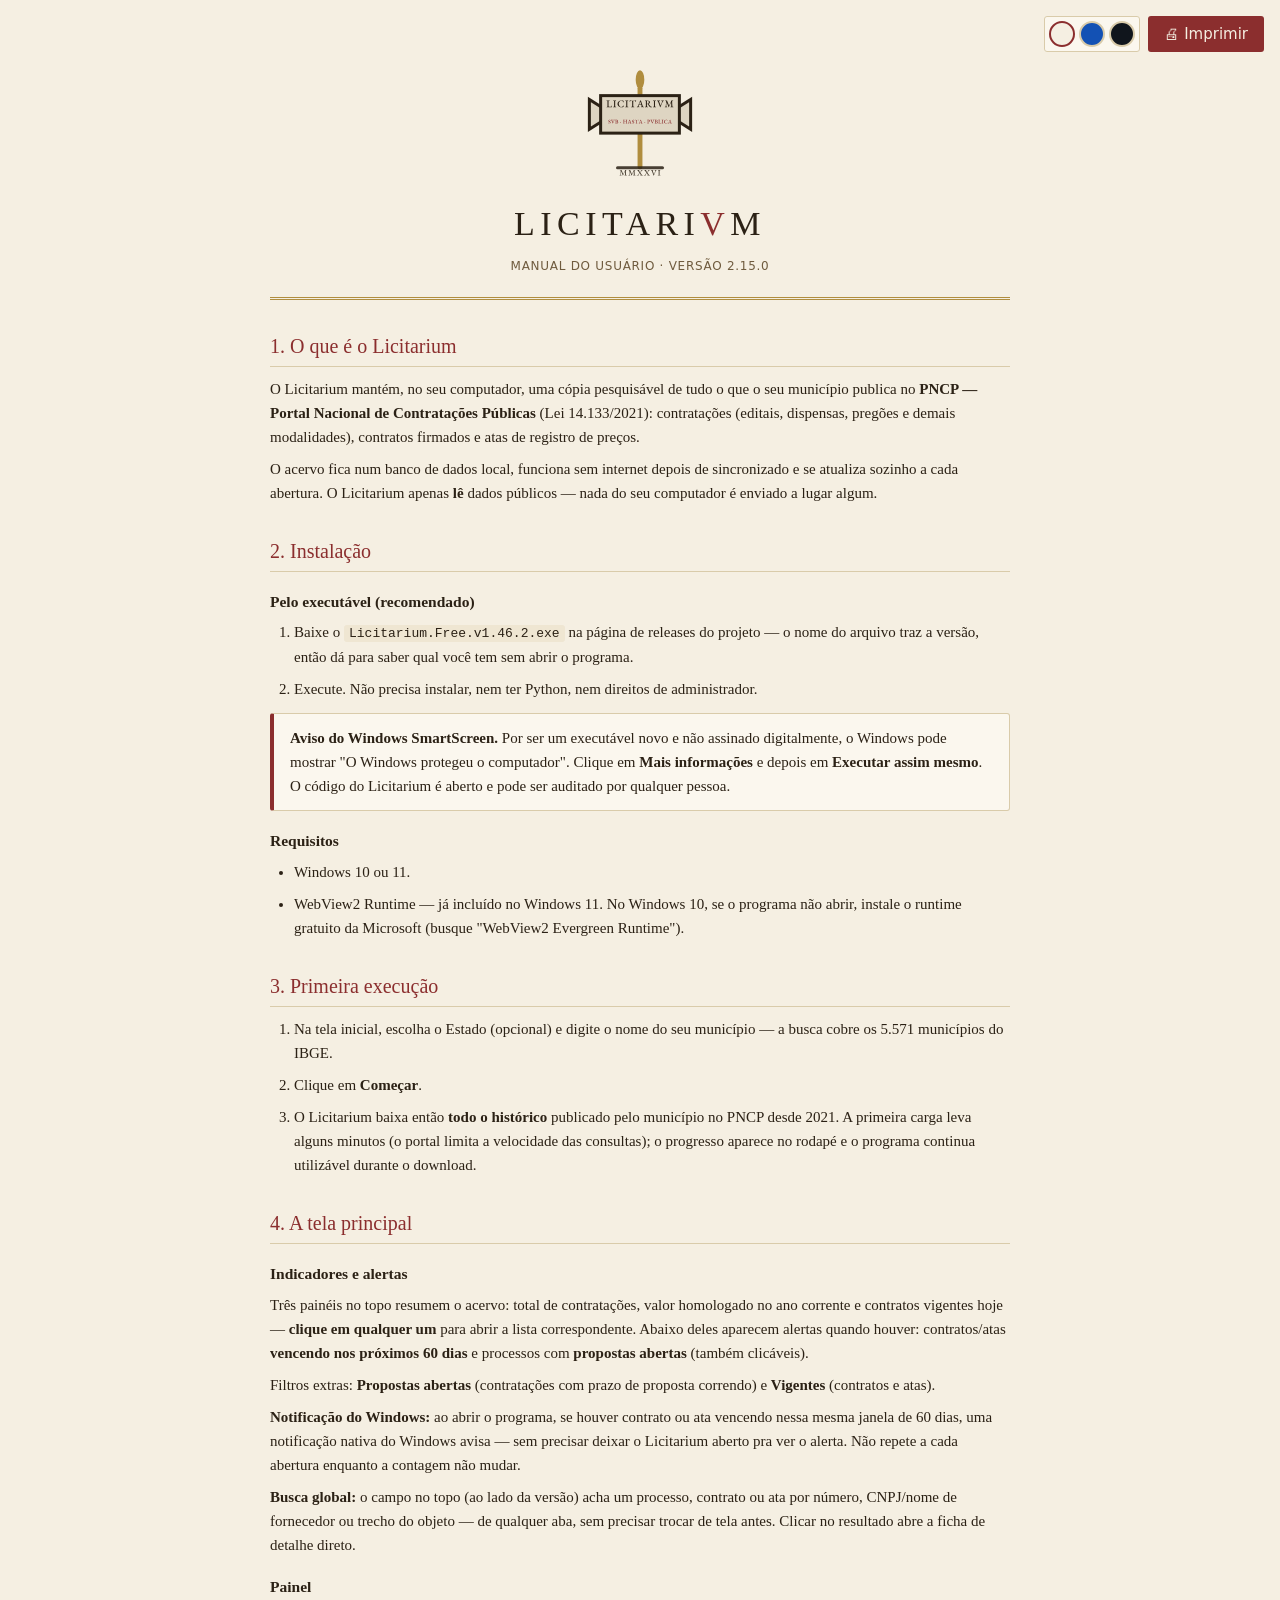
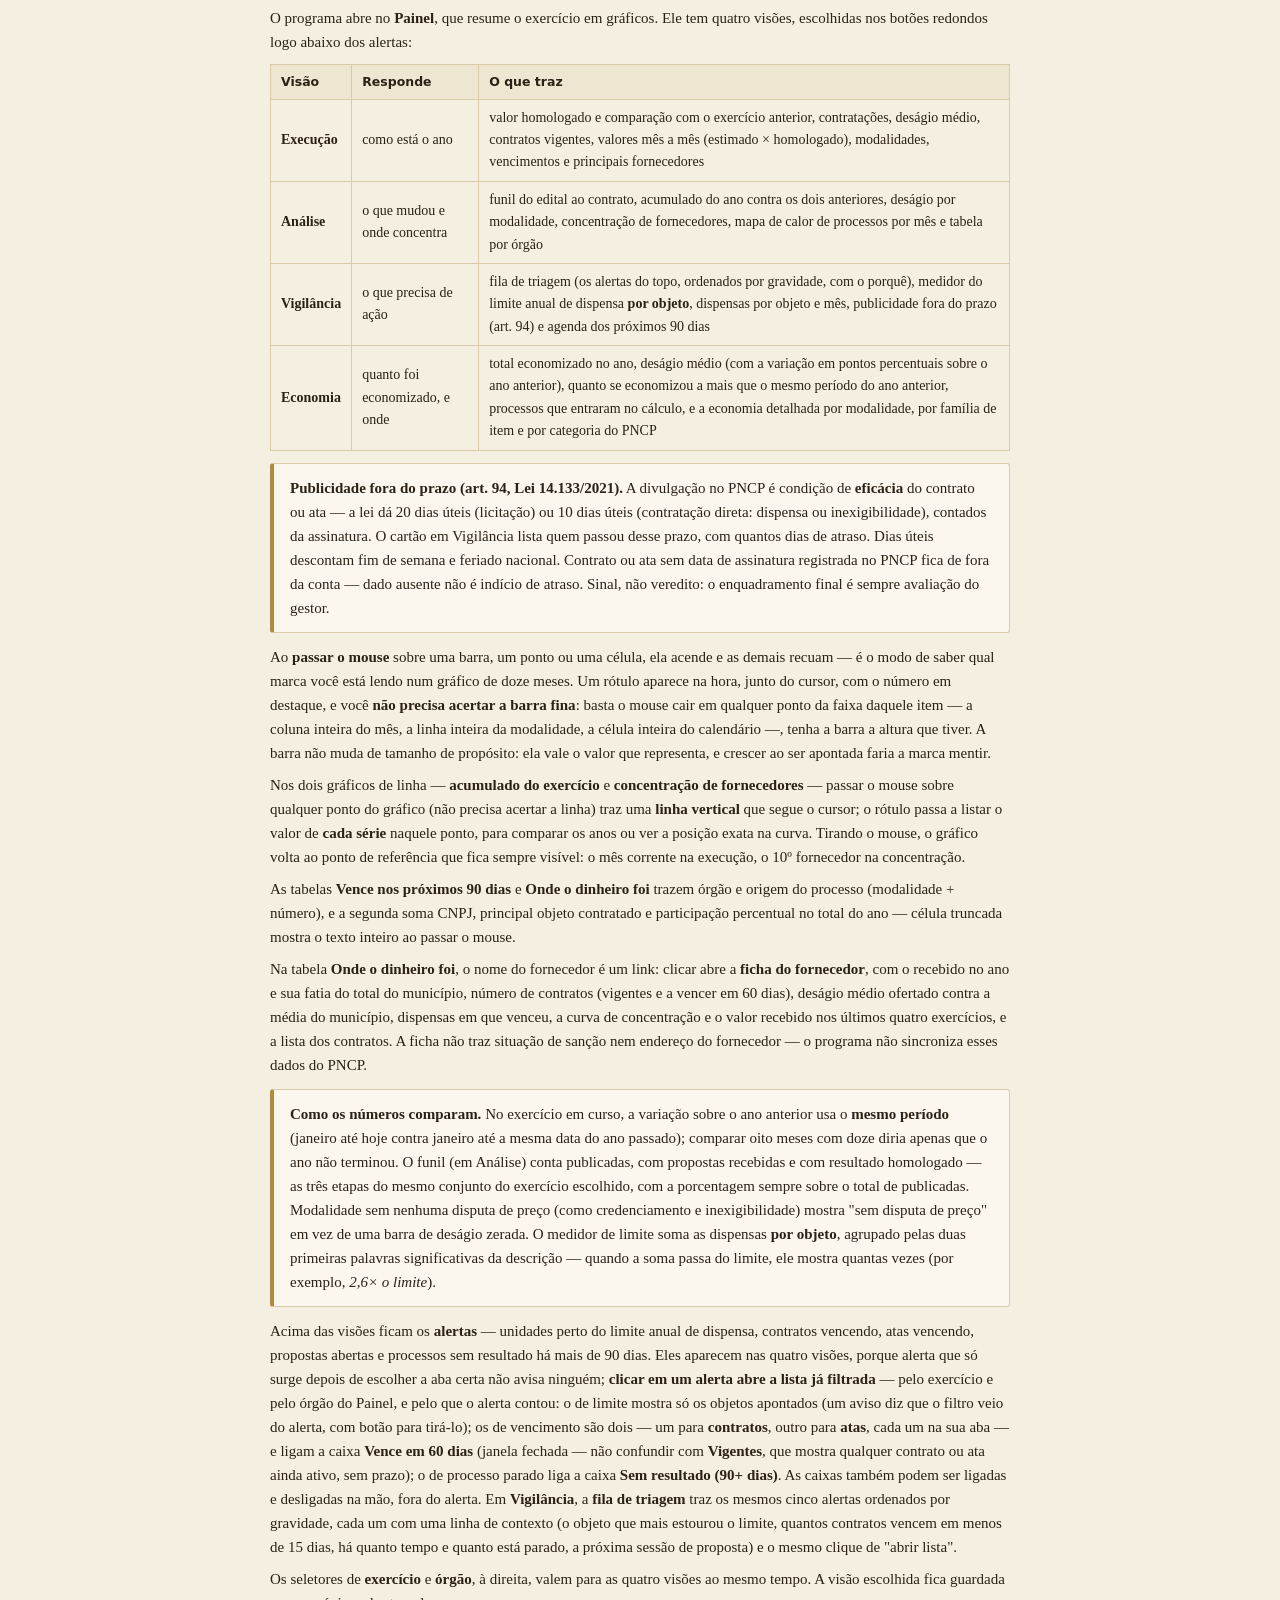
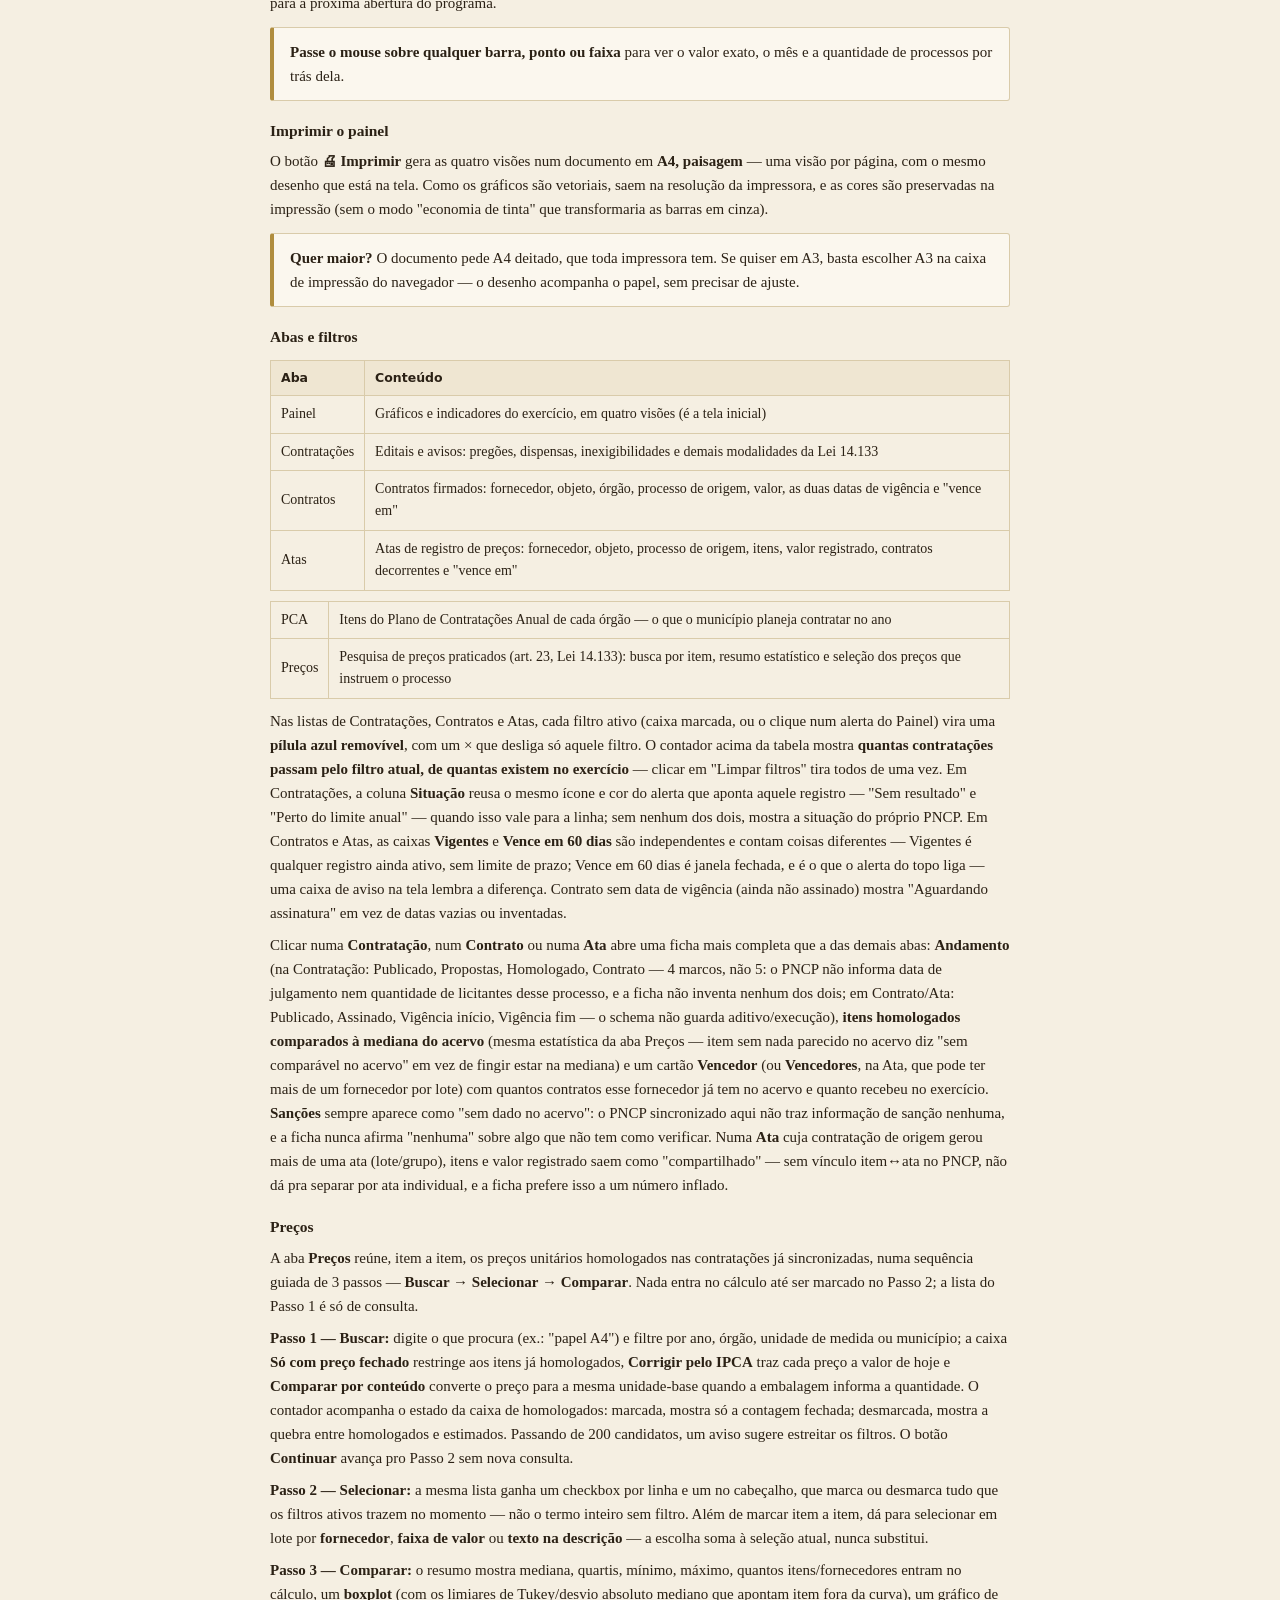
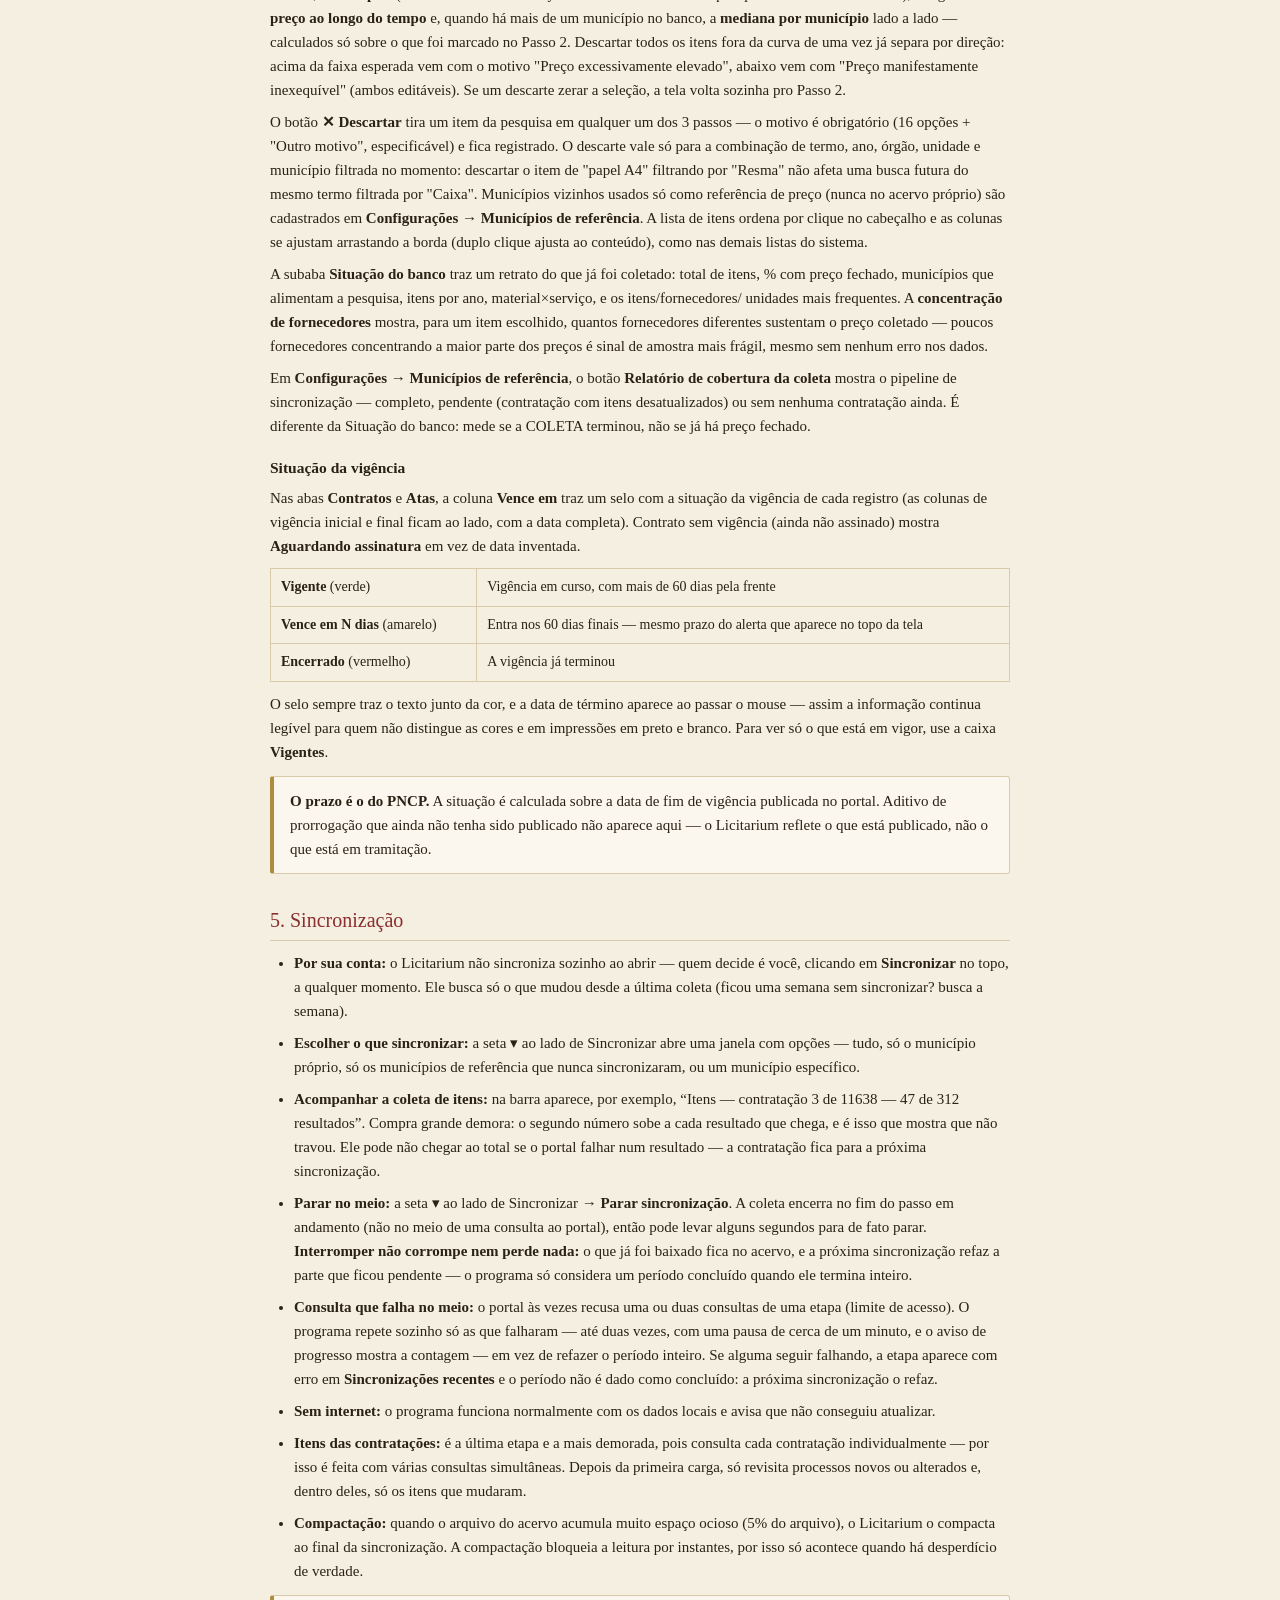
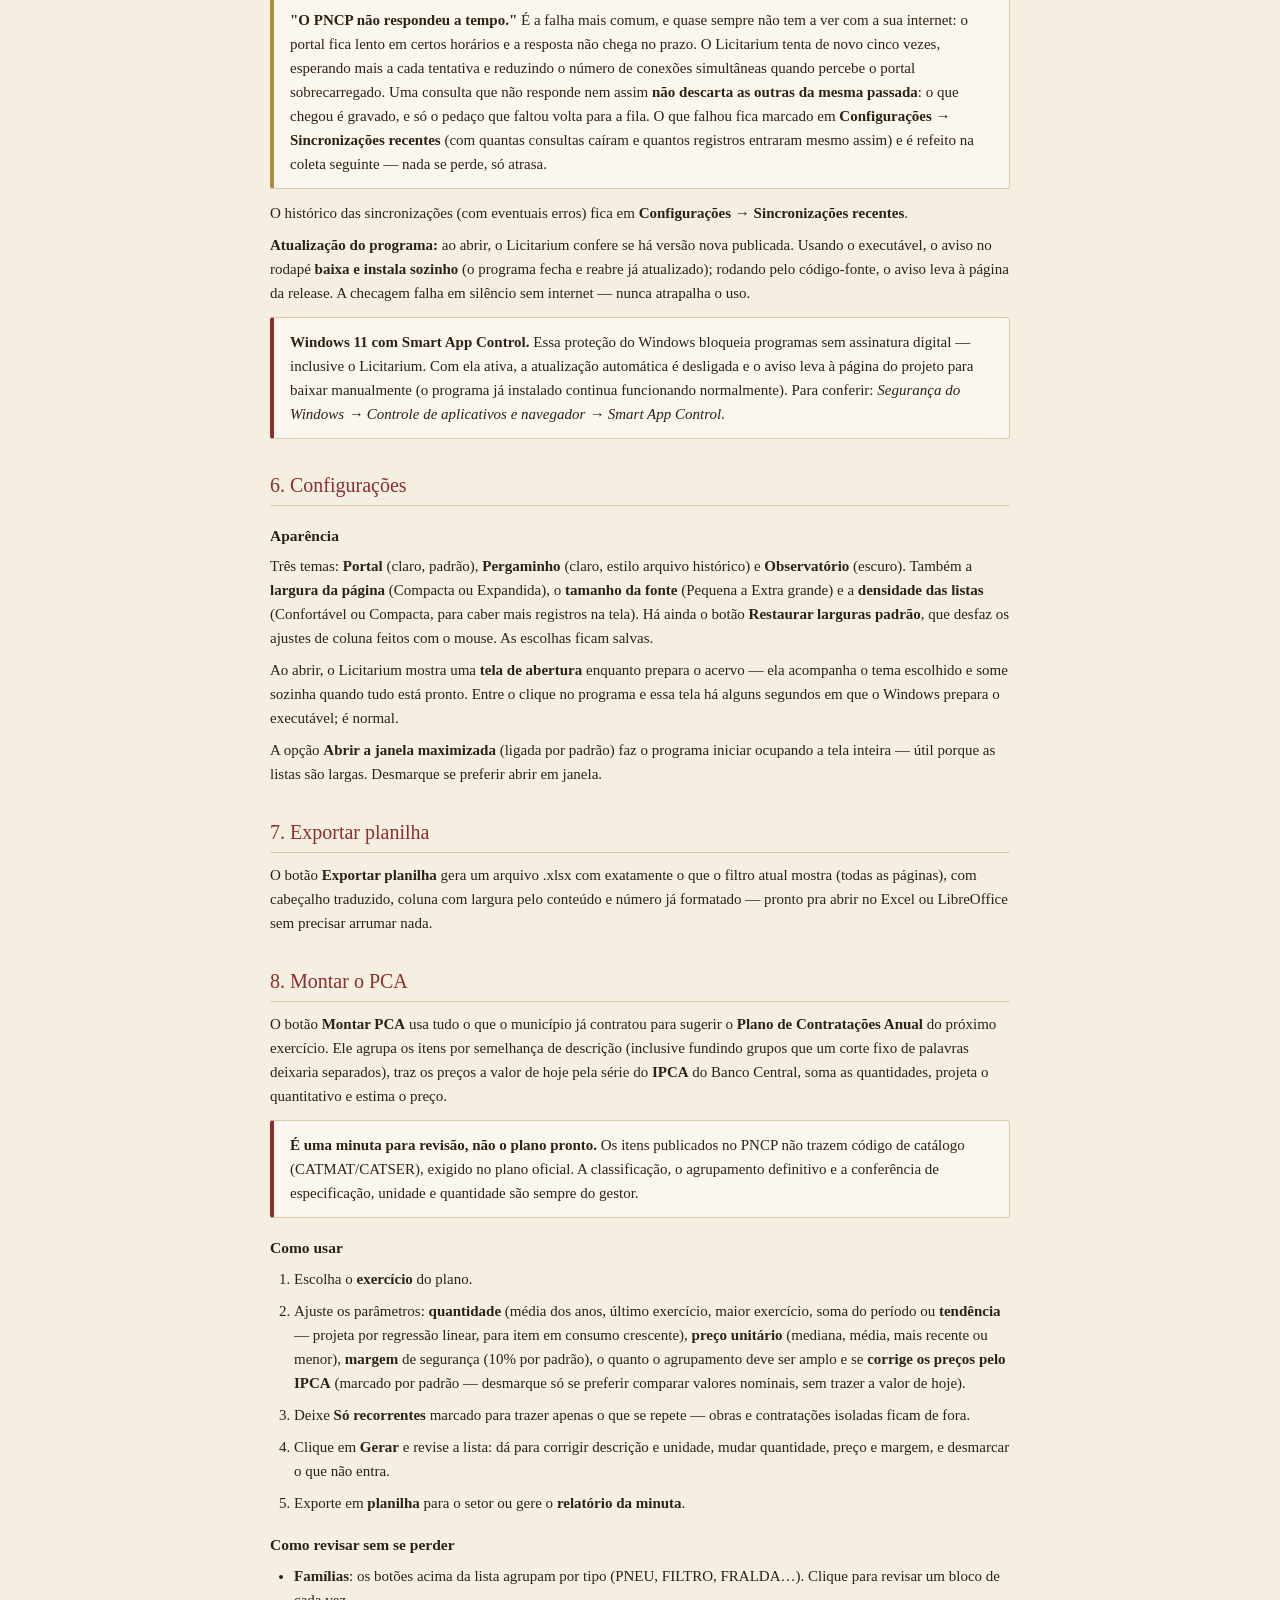
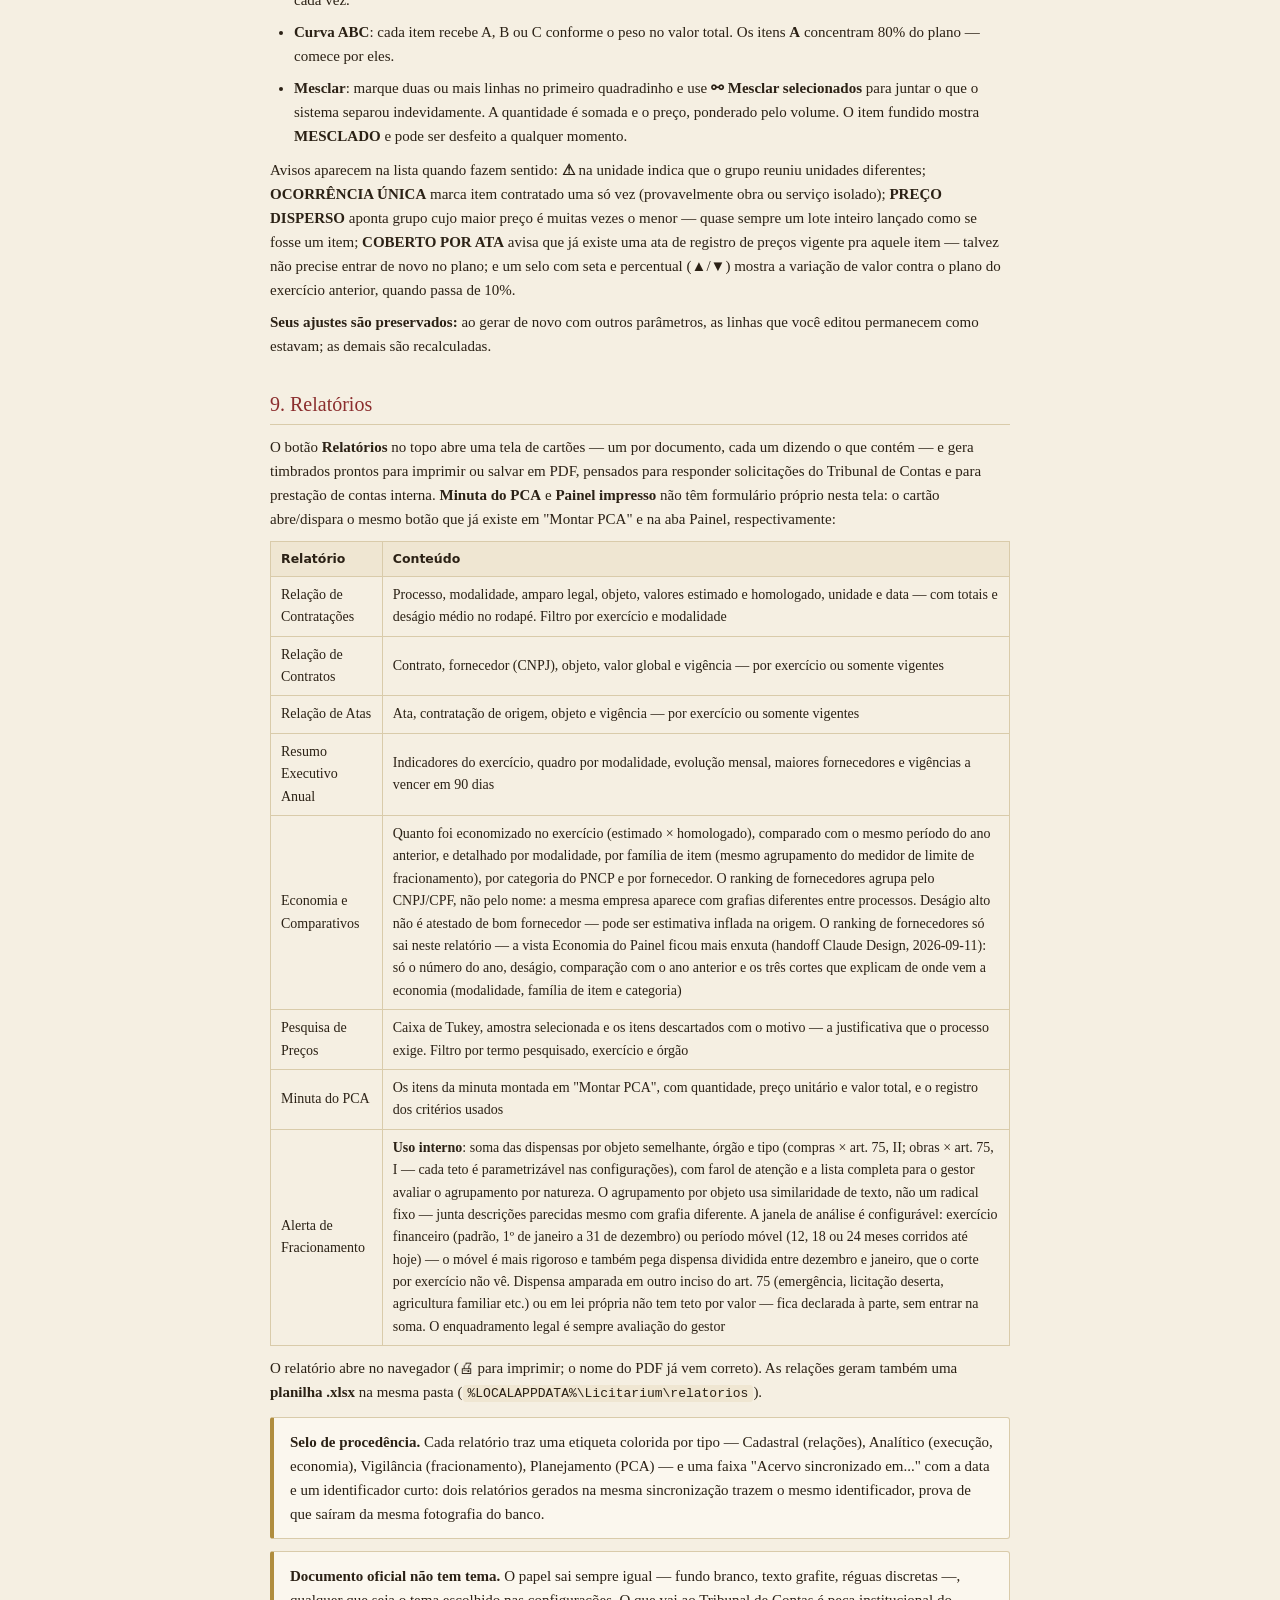
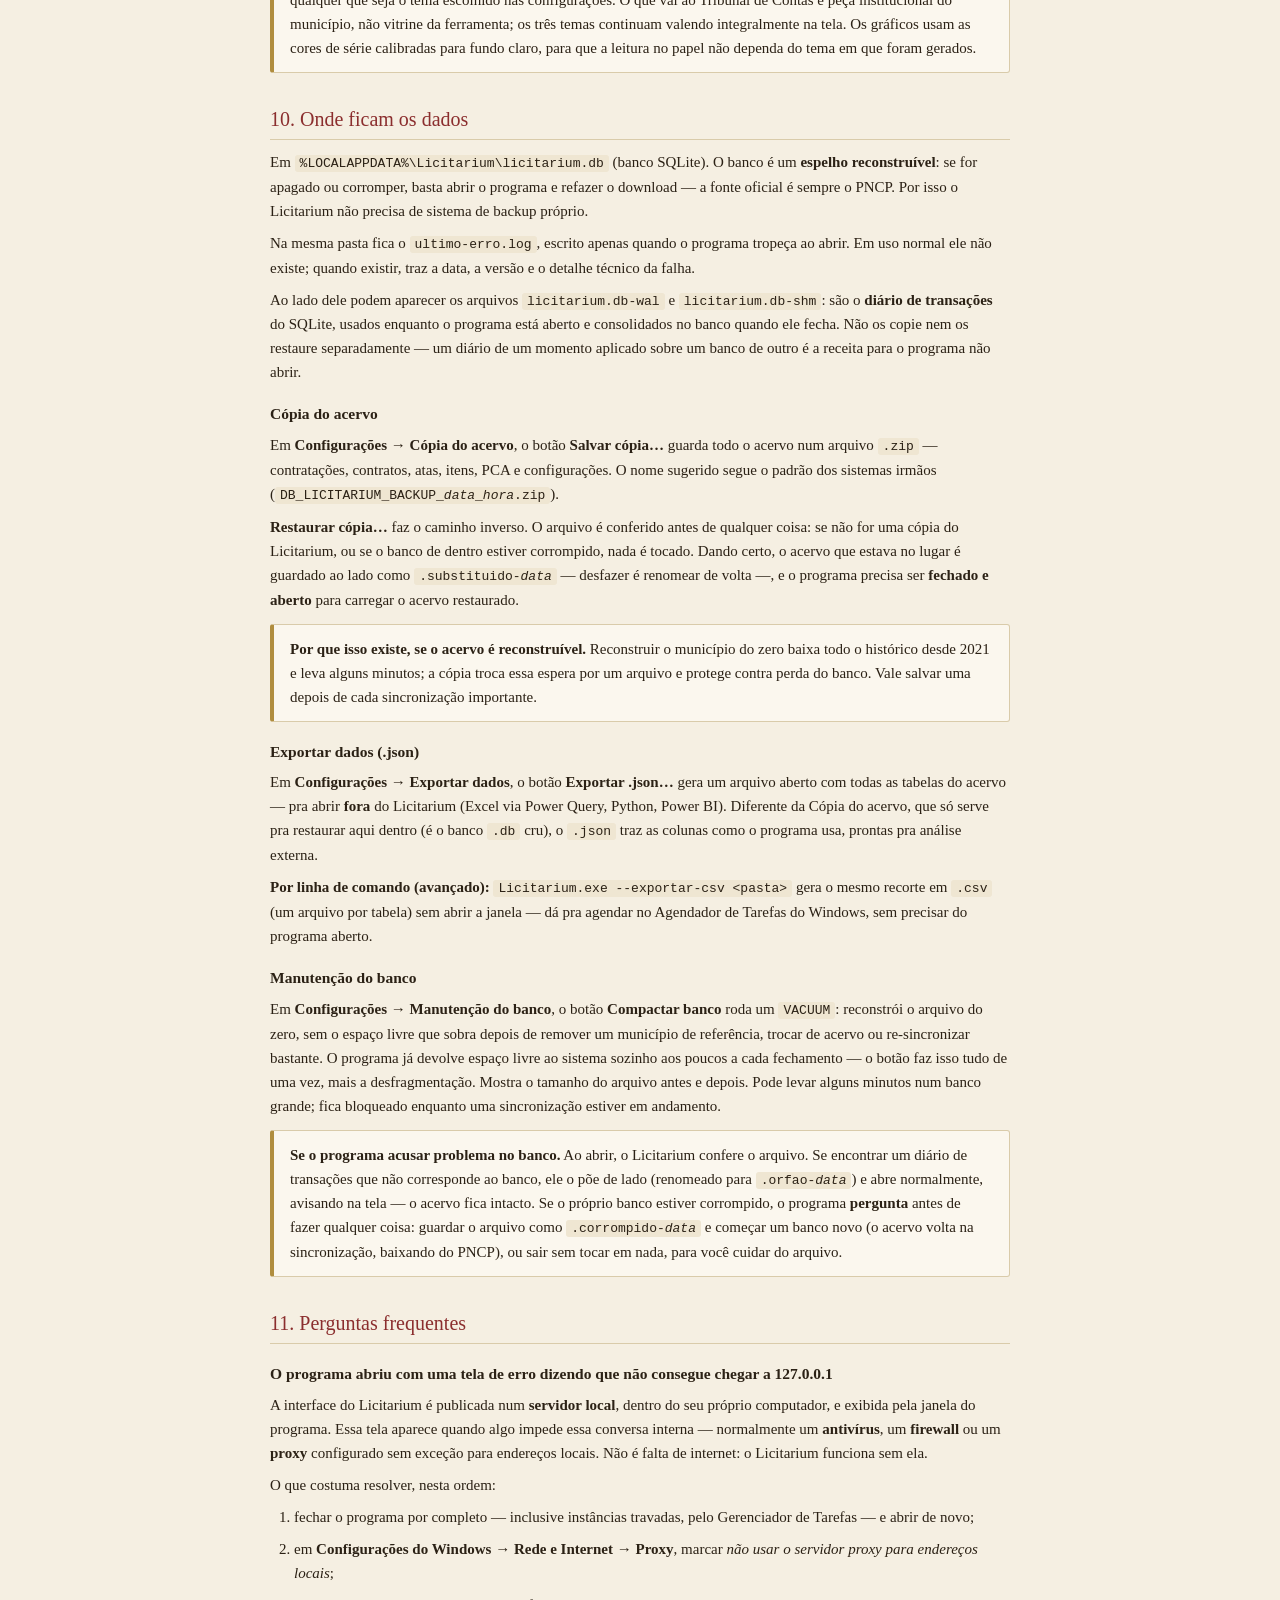
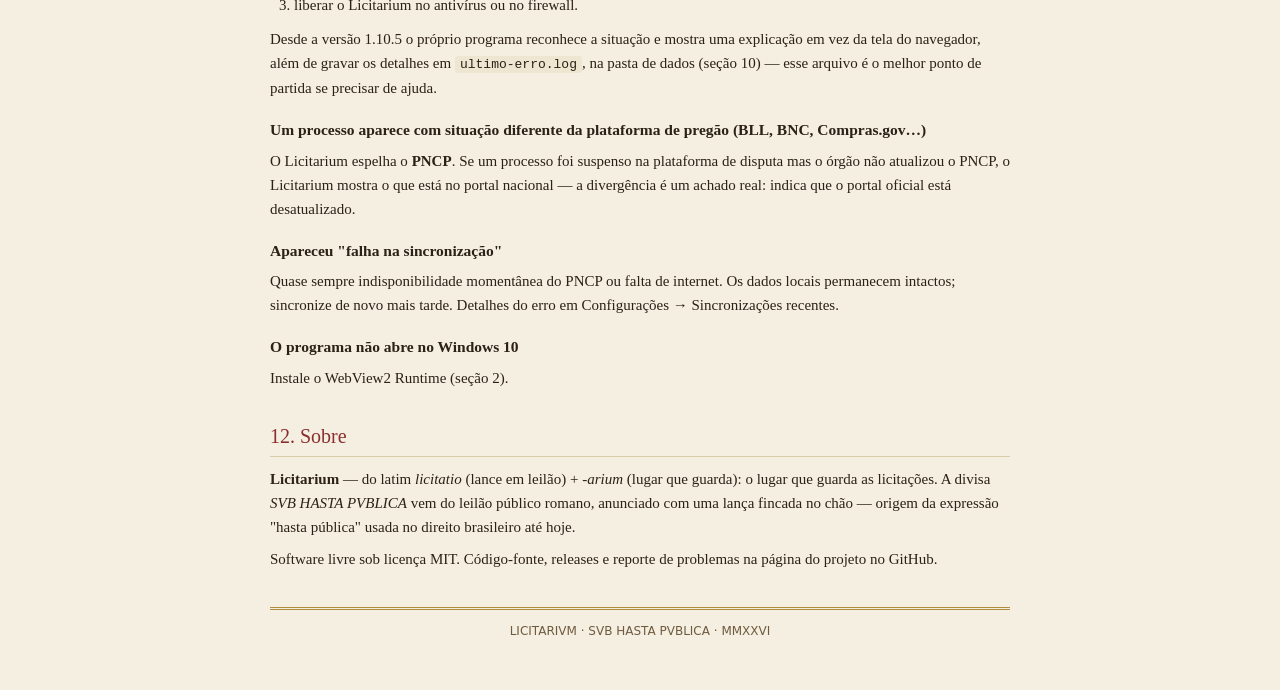
==== commit d3bc6a5b: "Repina motor_pncp v1.3.0 -> v1.4.0 e mostra o progresso dentro de cada contratação (2.15.0) Co-Autho" ====
--- a/MANUAL.html
+++ b/MANUAL.html
@@ -2,11 +2,11 @@
 <html lang="pt-BR">
 <head>
 <meta charset="utf-8">
-<title>Manual Operacional — Licitarium Free v2.14.10</title>
+<title>Manual Operacional — Licitarium Free v2.15.0</title>
 <style>
   @page {
     size: A4; margin: 2cm 1.8cm;
-    @top-center { content: "Licitarium Free v2.14.10 — Manual Operacional"; font-size: 9pt; color: #6f5b3e; }
+    @top-center { content: "Licitarium Free v2.15.0 — Manual Operacional"; font-size: 9pt; color: #6f5b3e; }
     @bottom-right { content: "Página " counter(page) " de " counter(pages);
                     font-size: 9pt; color: #6f5b3e; }
   }
@@ -155,7 +155,7 @@
     <path d="M21.22 61.67Q21.16 61.67 21.12 61.65Q21.09 61.64 21.09 61.61Q21.09 61.58 21.13 61.56Q21.17 61.54 21.23 61.53Q21.35 61.5 21.42 61.41Q21.5 61.32 21.52 61.17Q21.57 60.82 21.61 60.47Q21.64 60.11 21.67 59.79Q21.7 59.47 21.71 59.22Q21.71 59.19 21.71 59.14Q21.71 59.1 21.71 59.06Q21.7 59.01 21.69 58.97Q21.67 58.93 21.62 58.89Q21.55 58.83 21.47 58.81Q21.4 58.78 21.3 58.76Q21.26 58.75 21.23 58.73Q21.2 58.7 21.2 58.67Q21.2 58.63 21.24 58.62Q21.28 58.61 21.34 58.61Q21.4 58.61 21.49 58.61Q21.59 58.62 21.71 58.63Q21.82 58.63 21.93 58.64Q22.03 58.64 22.1 58.64Q22.14 58.64 22.16 58.66Q22.19 58.69 22.2 58.72Q22.22 58.81 22.25 58.89Q22.27 58.98 22.31 59.07L23.02 60.84Q23.03 60.87 23.06 60.88Q23.09 60.88 23.11 60.85L23.93 59.08Q23.96 58.98 23.98 58.88Q24 58.78 24.02 58.71Q24.03 58.65 24.07 58.65H24.25Q24.41 58.64 24.59 58.63Q24.76 58.61 24.85 58.61Q24.89 58.61 24.92 58.62Q24.96 58.63 24.96 58.66Q24.96 58.7 24.93 58.71Q24.9 58.73 24.84 58.76Q24.79 58.77 24.73 58.8Q24.67 58.82 24.62 58.84Q24.55 58.88 24.51 58.93Q24.46 58.98 24.47 59.07Q24.47 59.4 24.48 59.67Q24.5 59.94 24.51 60.19Q24.52 60.43 24.54 60.68Q24.56 60.93 24.57 61.2Q24.58 61.34 24.67 61.41Q24.75 61.49 24.92 61.52Q24.98 61.54 25.02 61.56Q25.05 61.57 25.05 61.61Q25.05 61.64 25.02 61.65Q24.99 61.67 24.93 61.67Q24.82 61.67 24.72 61.66Q24.62 61.65 24.53 61.65Q24.43 61.64 24.33 61.64Q24.24 61.64 24.16 61.65Q24.08 61.65 23.99 61.66Q23.9 61.67 23.78 61.67Q23.73 61.67 23.7 61.65Q23.66 61.64 23.66 61.61Q23.66 61.58 23.7 61.55Q23.73 61.53 23.8 61.52Q23.95 61.5 24 61.43Q24.06 61.36 24.06 61.2Q24.05 60.88 24.04 60.61Q24.04 60.34 24.02 60.07Q24.01 59.8 24 59.51Q23.99 59.46 23.97 59.47Q23.95 59.47 23.93 59.51L22.93 61.66Q22.92 61.7 22.88 61.7Q22.84 61.69 22.83 61.66Q22.63 61.12 22.41 60.59Q22.19 60.07 21.95 59.5Q21.94 59.47 21.91 59.47Q21.89 59.47 21.88 59.51Q21.85 59.8 21.83 60.07Q21.8 60.34 21.79 60.61Q21.78 60.88 21.78 61.17Q21.78 61.3 21.86 61.39Q21.94 61.49 22.09 61.52Q22.16 61.54 22.2 61.55Q22.24 61.57 22.24 61.61Q22.24 61.64 22.2 61.65Q22.16 61.67 22.11 61.67Q21.99 61.67 21.92 61.66Q21.86 61.65 21.81 61.65Q21.75 61.65 21.66 61.65Q21.57 61.65 21.51 61.65Q21.44 61.66 21.37 61.66Q21.3 61.67 21.22 61.67ZM25.84 61.67Q25.78 61.67 25.75 61.65Q25.72 61.64 25.72 61.61Q25.72 61.58 25.75 61.56Q25.79 61.54 25.86 61.53Q25.97 61.5 26.05 61.41Q26.13 61.32 26.15 61.17Q26.19 60.82 26.23 60.47Q26.27 60.11 26.3 59.79Q26.32 59.47 26.33 59.22Q26.34 59.19 26.34 59.14Q26.34 59.1 26.33 59.06Q26.33 59.01 26.31 58.97Q26.3 58.93 26.25 58.89Q26.17 58.83 26.1 58.81Q26.03 58.78 25.93 58.76Q25.88 58.75 25.85 58.73Q25.82 58.7 25.82 58.67Q25.82 58.63 25.86 58.62Q25.91 58.61 25.97 58.61Q26.02 58.61 26.12 58.61Q26.22 58.62 26.33 58.63Q26.45 58.63 26.56 58.64Q26.66 58.64 26.73 58.64Q26.76 58.64 26.79 58.66Q26.82 58.69 26.82 58.72Q26.85 58.81 26.88 58.89Q26.9 58.98 26.93 59.07L27.65 60.84Q27.66 60.87 27.69 60.88Q27.72 60.88 27.73 60.85L28.56 59.08Q28.58 58.98 28.61 58.88Q28.63 58.78 28.64 58.71Q28.66 58.65 28.7 58.65H28.88Q29.04 58.64 29.21 58.63Q29.39 58.61 29.48 58.61Q29.51 58.61 29.55 58.62Q29.59 58.63 29.59 58.66Q29.59 58.7 29.56 58.71Q29.53 58.73 29.47 58.76Q29.42 58.77 29.36 58.8Q29.3 58.82 29.25 58.84Q29.17 58.88 29.13 58.93Q29.09 58.98 29.09 59.07Q29.1 59.4 29.11 59.67Q29.12 59.94 29.14 60.19Q29.15 60.43 29.17 60.68Q29.18 60.93 29.2 61.2Q29.21 61.34 29.3 61.41Q29.38 61.49 29.54 61.52Q29.61 61.54 29.65 61.56Q29.68 61.57 29.68 61.61Q29.68 61.64 29.65 61.65Q29.61 61.67 29.56 61.67Q29.44 61.67 29.34 61.66Q29.25 61.65 29.15 61.65Q29.06 61.64 28.96 61.64Q28.87 61.64 28.79 61.65Q28.71 61.65 28.62 61.66Q28.53 61.67 28.41 61.67Q28.36 61.67 28.32 61.65Q28.29 61.64 28.29 61.61Q28.29 61.58 28.32 61.55Q28.36 61.53 28.43 61.52Q28.57 61.5 28.63 61.43Q28.68 61.36 28.68 61.2Q28.68 60.88 28.67 60.61Q28.66 60.34 28.65 60.07Q28.64 59.8 28.63 59.51Q28.62 59.46 28.6 59.47Q28.58 59.47 28.56 59.51L27.56 61.66Q27.55 61.7 27.51 61.7Q27.47 61.69 27.46 61.66Q27.26 61.12 27.04 60.59Q26.82 60.07 26.58 59.5Q26.57 59.47 26.54 59.47Q26.52 59.47 26.51 59.51Q26.48 59.8 26.45 60.07Q26.43 60.34 26.42 60.61Q26.41 60.88 26.41 61.17Q26.41 61.3 26.49 61.39Q26.57 61.49 26.72 61.52Q26.79 61.54 26.83 61.55Q26.87 61.57 26.87 61.61Q26.87 61.64 26.83 61.65Q26.79 61.67 26.74 61.67Q26.61 61.67 26.55 61.66Q26.48 61.65 26.43 61.65Q26.38 61.65 26.29 61.65Q26.2 61.65 26.13 61.65Q26.07 61.66 26 61.66Q25.93 61.67 25.84 61.67ZM30.37 61.67Q30.31 61.67 30.27 61.66Q30.23 61.65 30.23 61.61Q30.23 61.58 30.27 61.56Q30.31 61.54 30.37 61.51Q30.46 61.49 30.57 61.44Q30.67 61.38 30.79 61.29Q30.9 61.2 31 61.07L31.58 60.35Q31.63 60.28 31.64 60.21Q31.66 60.14 31.59 60.05L30.96 59.16Q30.86 59.03 30.79 58.95Q30.71 58.87 30.63 58.83Q30.56 58.8 30.48 58.77Q30.41 58.75 30.37 58.73Q30.34 58.71 30.34 58.67Q30.34 58.64 30.37 58.63Q30.41 58.62 30.46 58.62Q30.61 58.62 30.81 58.63Q31.01 58.64 31.2 58.64Q31.34 58.64 31.47 58.63Q31.61 58.62 31.7 58.62Q31.75 58.62 31.79 58.64Q31.83 58.65 31.83 58.68Q31.83 58.72 31.79 58.74Q31.75 58.76 31.69 58.78Q31.56 58.81 31.5 58.84Q31.44 58.87 31.44 58.93Q31.44 59 31.56 59.18L31.99 59.77Q32.04 59.84 32.07 59.84Q32.1 59.84 32.14 59.78L32.59 59.18Q32.65 59.1 32.68 59.04Q32.71 58.98 32.71 58.93Q32.71 58.88 32.66 58.84Q32.61 58.8 32.5 58.78Q32.46 58.77 32.4 58.74Q32.35 58.72 32.35 58.68Q32.35 58.65 32.39 58.64Q32.43 58.63 32.49 58.63Q32.56 58.63 32.62 58.63Q32.68 58.63 32.74 58.63Q32.81 58.64 32.88 58.64Q33.02 58.64 33.15 58.62Q33.28 58.61 33.39 58.61Q33.45 58.61 33.49 58.62Q33.53 58.63 33.53 58.67Q33.53 58.7 33.49 58.72Q33.45 58.74 33.38 58.76Q33.26 58.79 33.12 58.93Q32.97 59.06 32.85 59.21L32.28 59.9Q32.22 59.97 32.21 60.01Q32.2 60.04 32.23 60.1L32.97 61.16Q33.06 61.29 33.18 61.39Q33.29 61.48 33.41 61.51Q33.48 61.53 33.52 61.55Q33.57 61.58 33.57 61.61Q33.57 61.64 33.53 61.66Q33.49 61.67 33.44 61.67Q33.33 61.67 33.21 61.66Q33.08 61.66 32.94 61.65Q32.81 61.64 32.69 61.64Q32.55 61.64 32.42 61.65Q32.29 61.65 32.19 61.65Q32.13 61.65 32.09 61.64Q32.05 61.62 32.05 61.59Q32.05 61.56 32.1 61.53Q32.15 61.51 32.2 61.5Q32.28 61.48 32.35 61.43Q32.42 61.38 32.42 61.29Q32.42 61.26 32.41 61.23Q32.4 61.19 32.37 61.16L31.89 60.45Q31.84 60.39 31.81 60.38Q31.78 60.38 31.75 60.43L31.19 61.17Q31.16 61.22 31.14 61.26Q31.13 61.3 31.13 61.33Q31.14 61.39 31.19 61.44Q31.25 61.49 31.34 61.51Q31.41 61.52 31.45 61.54Q31.49 61.57 31.49 61.6Q31.49 61.63 31.45 61.64Q31.42 61.66 31.36 61.66Q31.27 61.66 31.15 61.65Q31.03 61.65 30.92 61.65Q30.77 61.65 30.63 61.66Q30.49 61.67 30.37 61.67ZM34.14 61.67Q34.08 61.67 34.04 61.66Q34 61.65 34 61.61Q34 61.58 34.04 61.56Q34.08 61.54 34.14 61.51Q34.23 61.49 34.34 61.44Q34.44 61.38 34.56 61.29Q34.67 61.2 34.77 61.07L35.35 60.35Q35.4 60.28 35.41 60.21Q35.43 60.14 35.36 60.05L34.73 59.16Q34.63 59.03 34.56 58.95Q34.48 58.87 34.4 58.83Q34.33 58.8 34.25 58.77Q34.18 58.75 34.14 58.73Q34.11 58.71 34.11 58.67Q34.11 58.64 34.14 58.63Q34.18 58.62 34.23 58.62Q34.38 58.62 34.58 58.63Q34.78 58.64 34.97 58.64Q35.11 58.64 35.24 58.63Q35.38 58.62 35.47 58.62Q35.52 58.62 35.56 58.64Q35.6 58.65 35.6 58.68Q35.6 58.72 35.56 58.74Q35.52 58.76 35.46 58.78Q35.33 58.81 35.27 58.84Q35.21 58.87 35.21 58.93Q35.21 59 35.33 59.18L35.76 59.77Q35.81 59.84 35.84 59.84Q35.87 59.84 35.91 59.78L36.36 59.18Q36.42 59.1 36.45 59.04Q36.48 58.98 36.48 58.93Q36.48 58.88 36.43 58.84Q36.38 58.8 36.27 58.78Q36.23 58.77 36.18 58.74Q36.12 58.72 36.12 58.68Q36.12 58.65 36.16 58.64Q36.2 58.63 36.26 58.63Q36.33 58.63 36.39 58.63Q36.45 58.63 36.51 58.63Q36.58 58.64 36.65 58.64Q36.79 58.64 36.92 58.62Q37.05 58.61 37.16 58.61Q37.22 58.61 37.26 58.62Q37.3 58.63 37.3 58.67Q37.3 58.7 37.26 58.72Q37.22 58.74 37.15 58.76Q37.03 58.79 36.89 58.93Q36.74 59.06 36.62 59.21L36.05 59.9Q35.99 59.97 35.98 60.01Q35.97 60.04 36 60.1L36.74 61.16Q36.83 61.29 36.95 61.39Q37.06 61.48 37.18 61.51Q37.25 61.53 37.29 61.55Q37.34 61.58 37.34 61.61Q37.34 61.64 37.3 61.66Q37.26 61.67 37.21 61.67Q37.1 61.67 36.98 61.66Q36.85 61.66 36.71 61.65Q36.58 61.64 36.46 61.64Q36.32 61.64 36.19 61.65Q36.06 61.65 35.96 61.65Q35.9 61.65 35.86 61.64Q35.82 61.62 35.82 61.59Q35.82 61.56 35.87 61.53Q35.92 61.51 35.97 61.5Q36.05 61.48 36.12 61.43Q36.2 61.38 36.2 61.29Q36.2 61.26 36.18 61.23Q36.17 61.19 36.14 61.16L35.66 60.45Q35.61 60.39 35.58 60.38Q35.55 60.38 35.52 60.43L34.96 61.17Q34.93 61.22 34.91 61.26Q34.9 61.3 34.9 61.33Q34.91 61.39 34.96 61.44Q35.02 61.49 35.11 61.51Q35.18 61.52 35.22 61.54Q35.26 61.57 35.26 61.6Q35.26 61.63 35.22 61.64Q35.19 61.66 35.13 61.66Q35.04 61.66 34.92 61.65Q34.8 61.65 34.69 61.65Q34.54 61.65 34.4 61.66Q34.26 61.67 34.14 61.67ZM39.32 61.71Q39.27 61.71 39.25 61.66Q39.23 61.61 39.19 61.51Q39.16 61.41 39.13 61.34L38.26 59.11Q38.21 58.99 38.14 58.9Q38.06 58.81 37.93 58.78Q37.87 58.76 37.83 58.74Q37.79 58.71 37.79 58.68Q37.79 58.65 37.83 58.63Q37.86 58.62 37.92 58.62Q38 58.62 38.1 58.63Q38.2 58.63 38.31 58.63Q38.42 58.64 38.52 58.64Q38.61 58.64 38.72 58.63Q38.82 58.63 38.92 58.63Q39.02 58.62 39.08 58.62Q39.13 58.62 39.17 58.64Q39.21 58.65 39.21 58.68Q39.21 58.72 39.17 58.74Q39.13 58.77 39.07 58.78Q38.93 58.79 38.85 58.84Q38.78 58.88 38.78 58.96Q38.78 59.02 38.79 59.07Q38.81 59.12 38.82 59.15L39.46 60.88Q39.47 60.9 39.48 60.91Q39.5 60.91 39.51 60.87L40.11 59.3Q40.2 59.05 40.13 58.93Q40.06 58.8 39.89 58.78Q39.83 58.77 39.79 58.74Q39.74 58.72 39.74 58.68Q39.74 58.65 39.78 58.64Q39.82 58.63 39.88 58.63Q39.95 58.63 40.02 58.63Q40.09 58.63 40.17 58.63Q40.24 58.64 40.33 58.64Q40.47 58.64 40.61 58.63Q40.75 58.62 40.85 58.62Q40.91 58.62 40.95 58.63Q40.99 58.64 40.99 58.68Q40.99 58.71 40.95 58.73Q40.91 58.75 40.84 58.77Q40.68 58.81 40.58 58.92Q40.47 59.04 40.41 59.19L39.59 61.15Q39.56 61.23 39.52 61.32Q39.49 61.41 39.45 61.5Q39.42 61.59 39.38 61.66Q39.38 61.69 39.36 61.7Q39.34 61.71 39.32 61.71ZM41.59 61.67Q41.54 61.67 41.51 61.65Q41.47 61.64 41.47 61.61Q41.47 61.55 41.61 61.52Q41.78 61.49 41.87 61.42Q41.95 61.35 41.95 61.19V59.1Q41.95 58.94 41.89 58.87Q41.82 58.81 41.64 58.77Q41.51 58.75 41.51 58.68Q41.51 58.65 41.54 58.63Q41.58 58.62 41.63 58.62Q41.75 58.62 41.84 58.63Q41.93 58.63 42.02 58.63Q42.11 58.64 42.21 58.64Q42.31 58.64 42.4 58.63Q42.48 58.63 42.57 58.63Q42.66 58.62 42.78 58.62Q42.83 58.62 42.86 58.63Q42.9 58.65 42.9 58.68Q42.9 58.71 42.86 58.74Q42.83 58.76 42.76 58.77Q42.59 58.81 42.51 58.88Q42.44 58.94 42.44 59.1V61.19Q42.44 61.35 42.53 61.42Q42.61 61.48 42.79 61.52Q42.86 61.54 42.89 61.56Q42.92 61.57 42.92 61.61Q42.92 61.64 42.89 61.65Q42.86 61.67 42.81 61.67Q42.69 61.67 42.59 61.66Q42.5 61.65 42.41 61.65Q42.32 61.64 42.21 61.64Q42.1 61.64 42.01 61.65Q41.91 61.65 41.81 61.66Q41.71 61.67 41.59 61.67Z" fill="var(--text)" opacity=".85"/>
   </svg>
   <h1 class="mark">LICITARI<b>V</b>M</h1>
-  <div class="subtitulo">MANUAL DO USUÁRIO · VERSÃO 2.14.10</div>
+  <div class="subtitulo">MANUAL DO USUÁRIO · VERSÃO 2.15.0</div>
 </header>
 
 <h2>1. O que é o Licitarium</h2>
@@ -464,6 +464,11 @@
   <li><b>Escolher o que sincronizar:</b> a seta ▾ ao lado de Sincronizar abre
       uma janela com opções — tudo, só o município próprio, só os municípios
       de referência que nunca sincronizaram, ou um município específico.</li>
+  <li><b>Acompanhar a coleta de itens:</b> na barra aparece, por exemplo,
+      “Itens — contratação 3 de 11638 — 47 de 312 resultados”. Compra grande
+      demora: o segundo número sobe a cada resultado que chega, e é isso que
+      mostra que não travou. Ele pode não chegar ao total se o portal falhar
+      num resultado — a contratação fica para a próxima sincronização.</li>
   <li><b>Parar no meio:</b> a seta ▾ ao lado de Sincronizar → <b>Parar
       sincronização</b>. A coleta encerra no fim do passo em andamento (não
       no meio de uma consulta ao portal), então pode levar alguns segundos
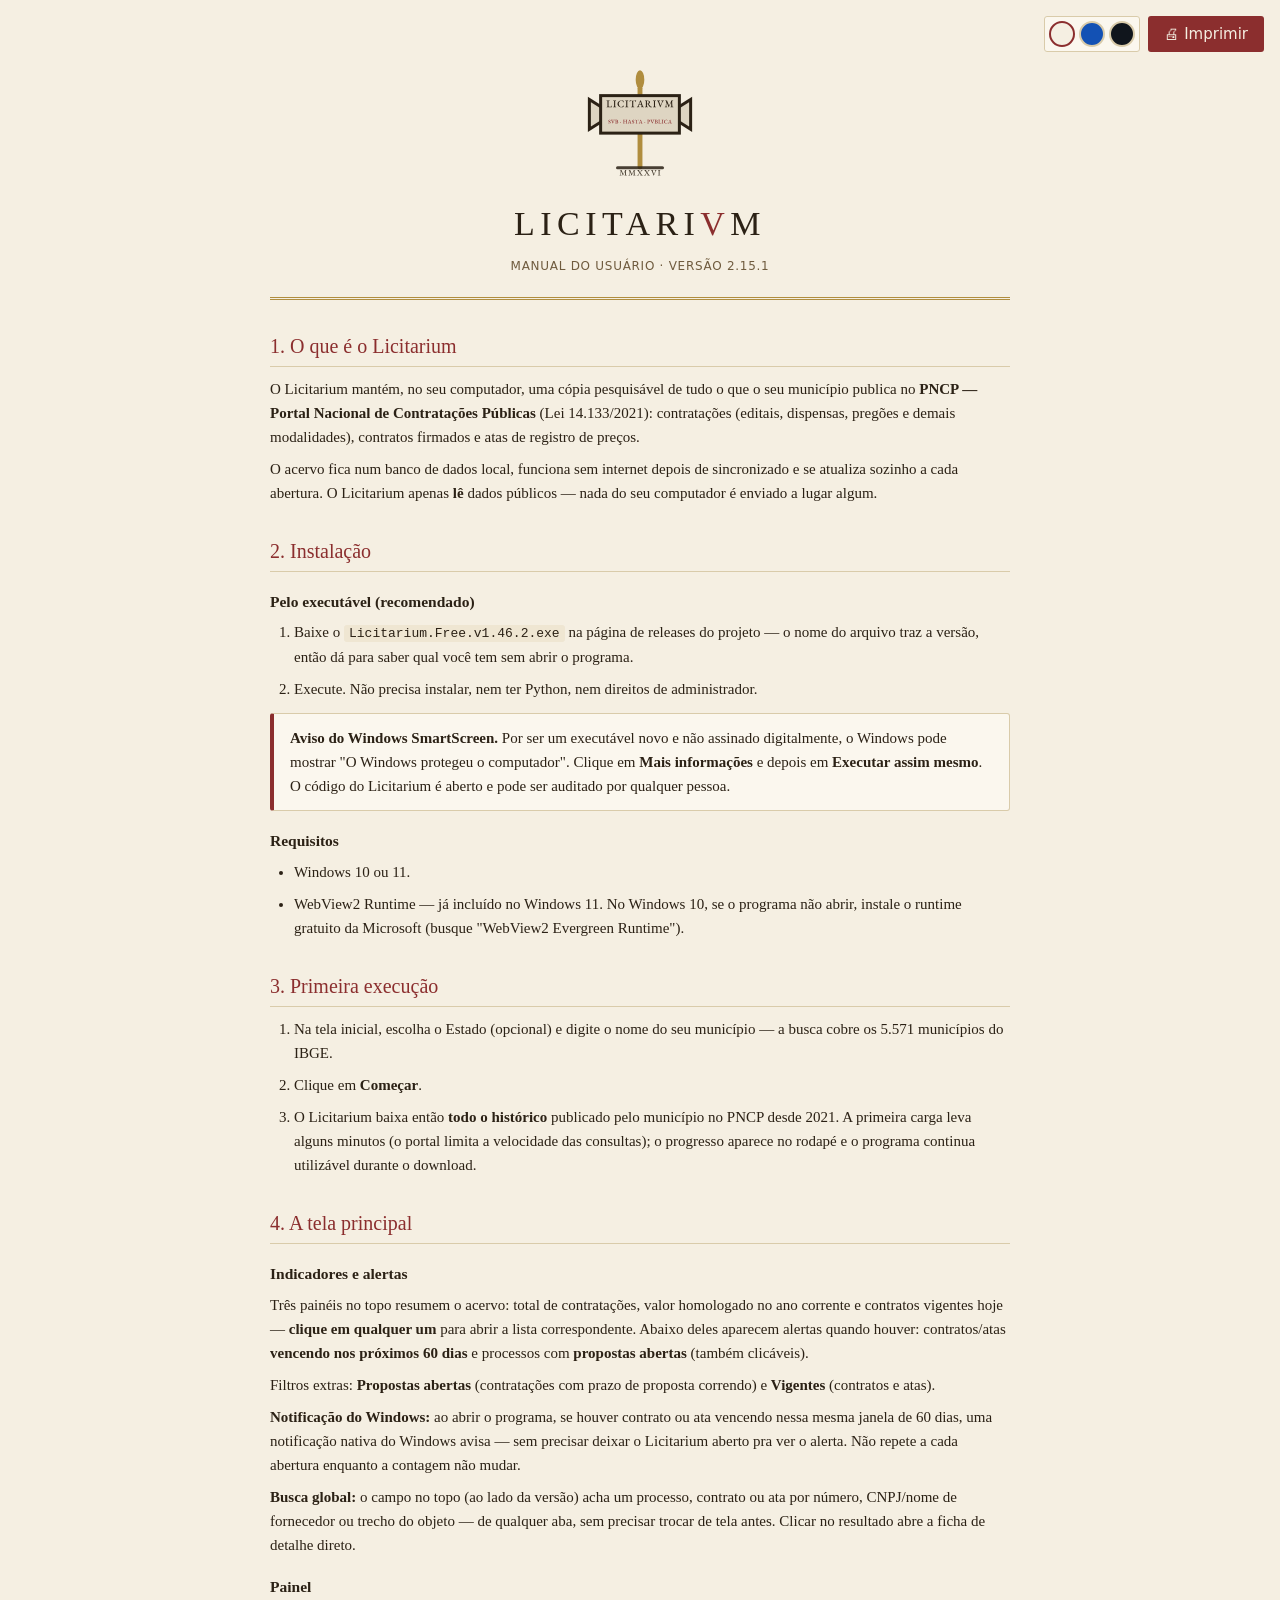
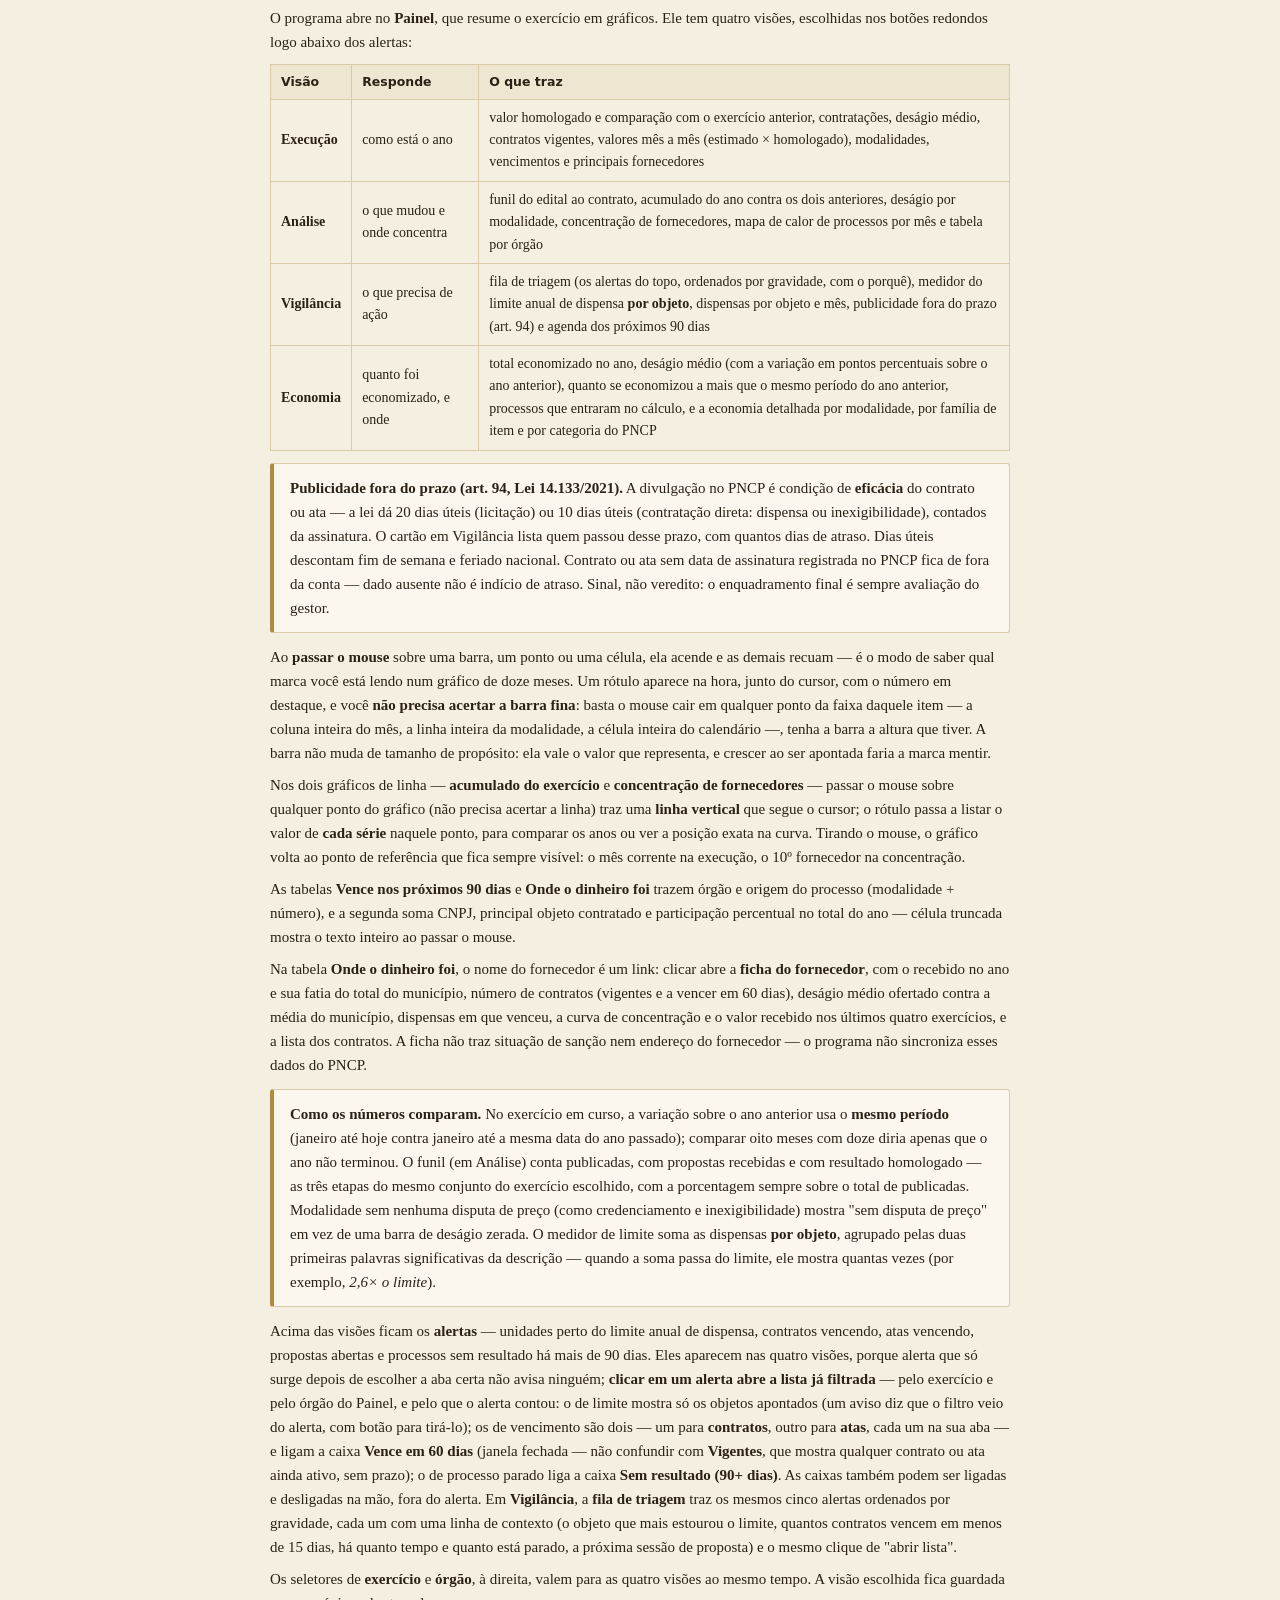
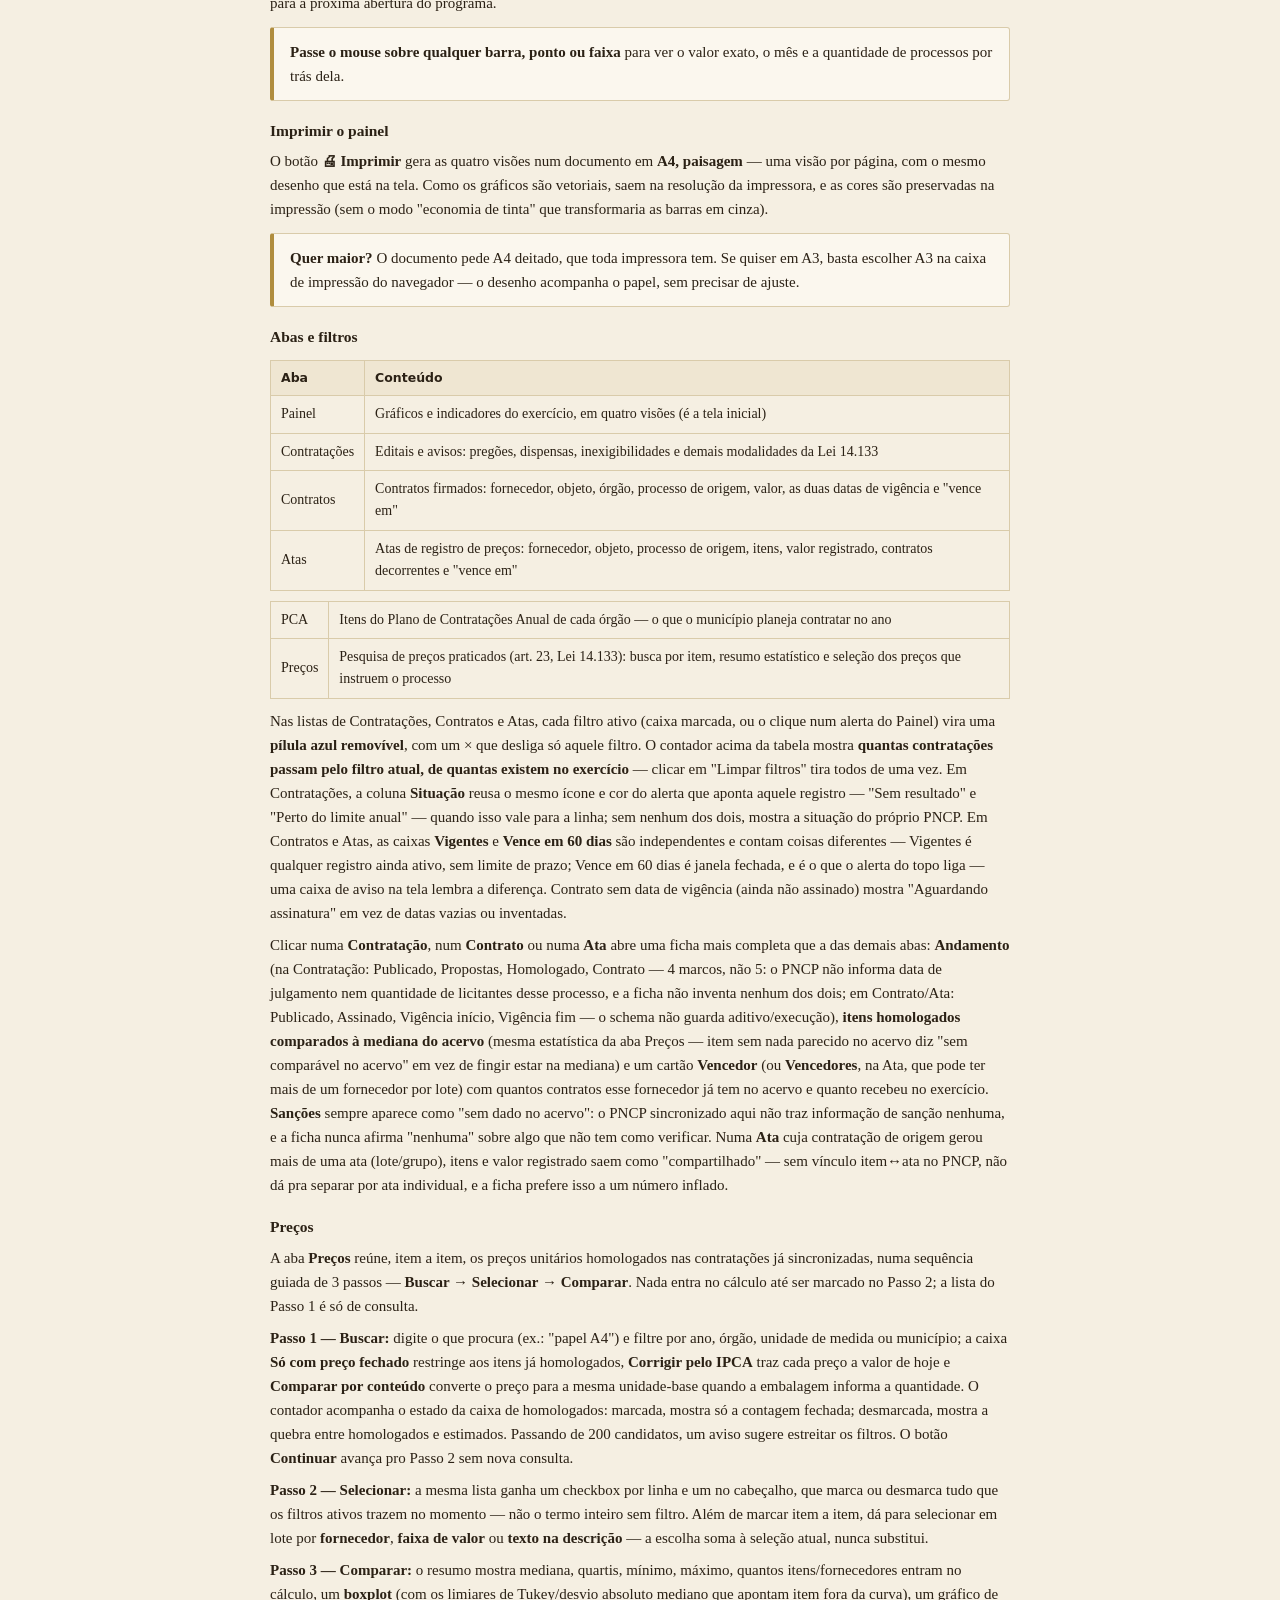
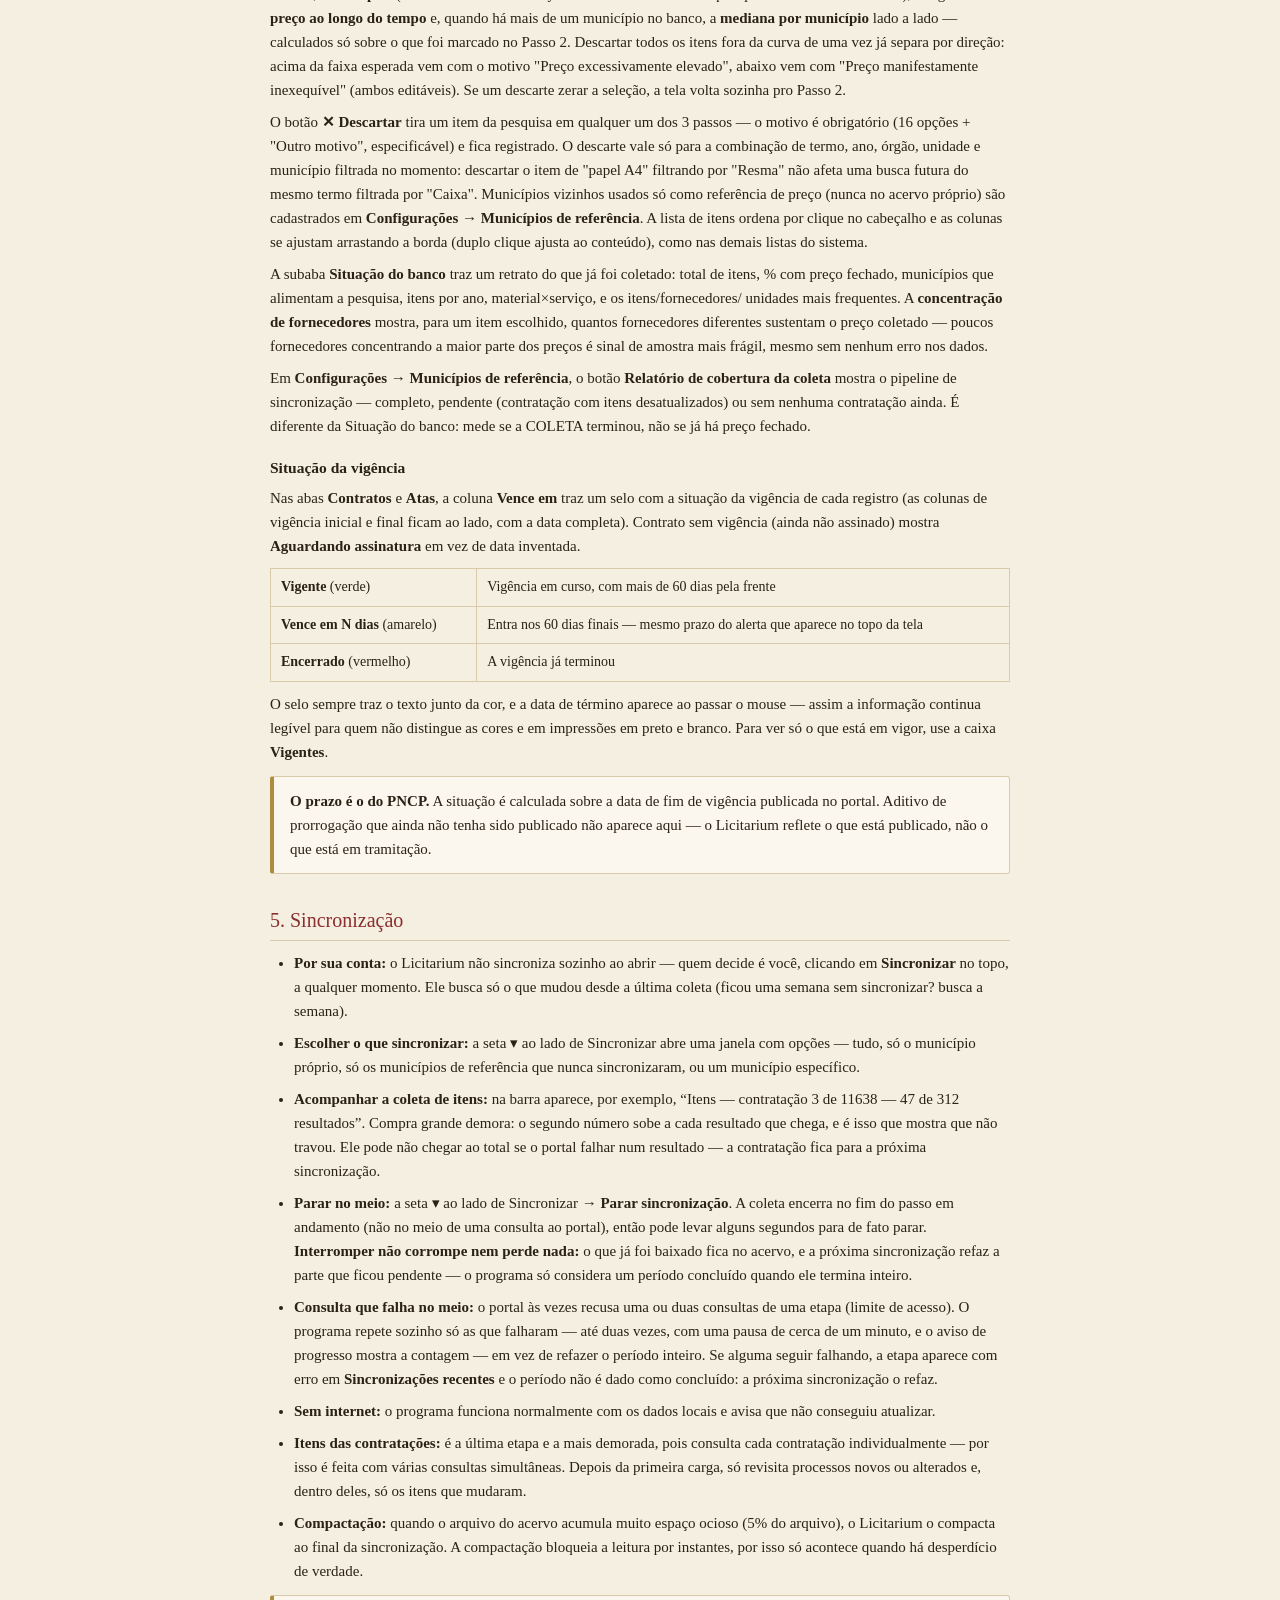
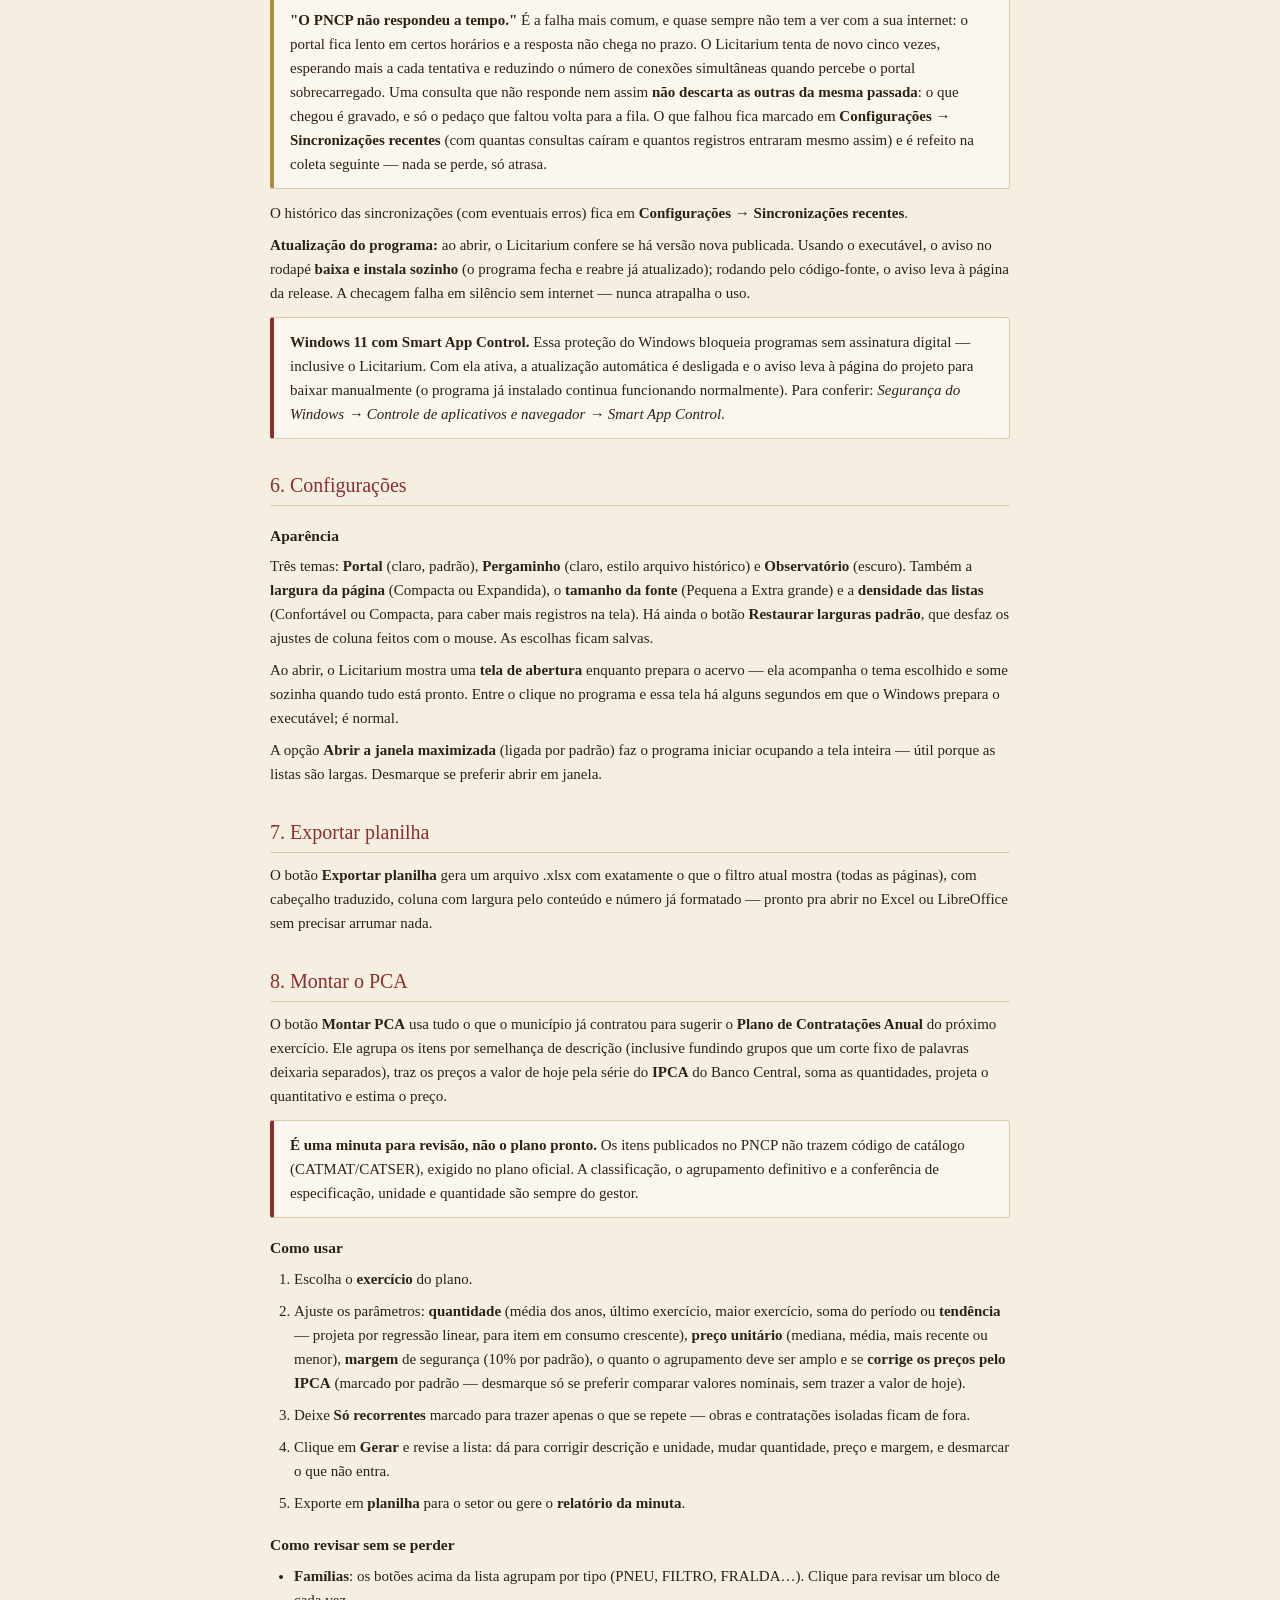
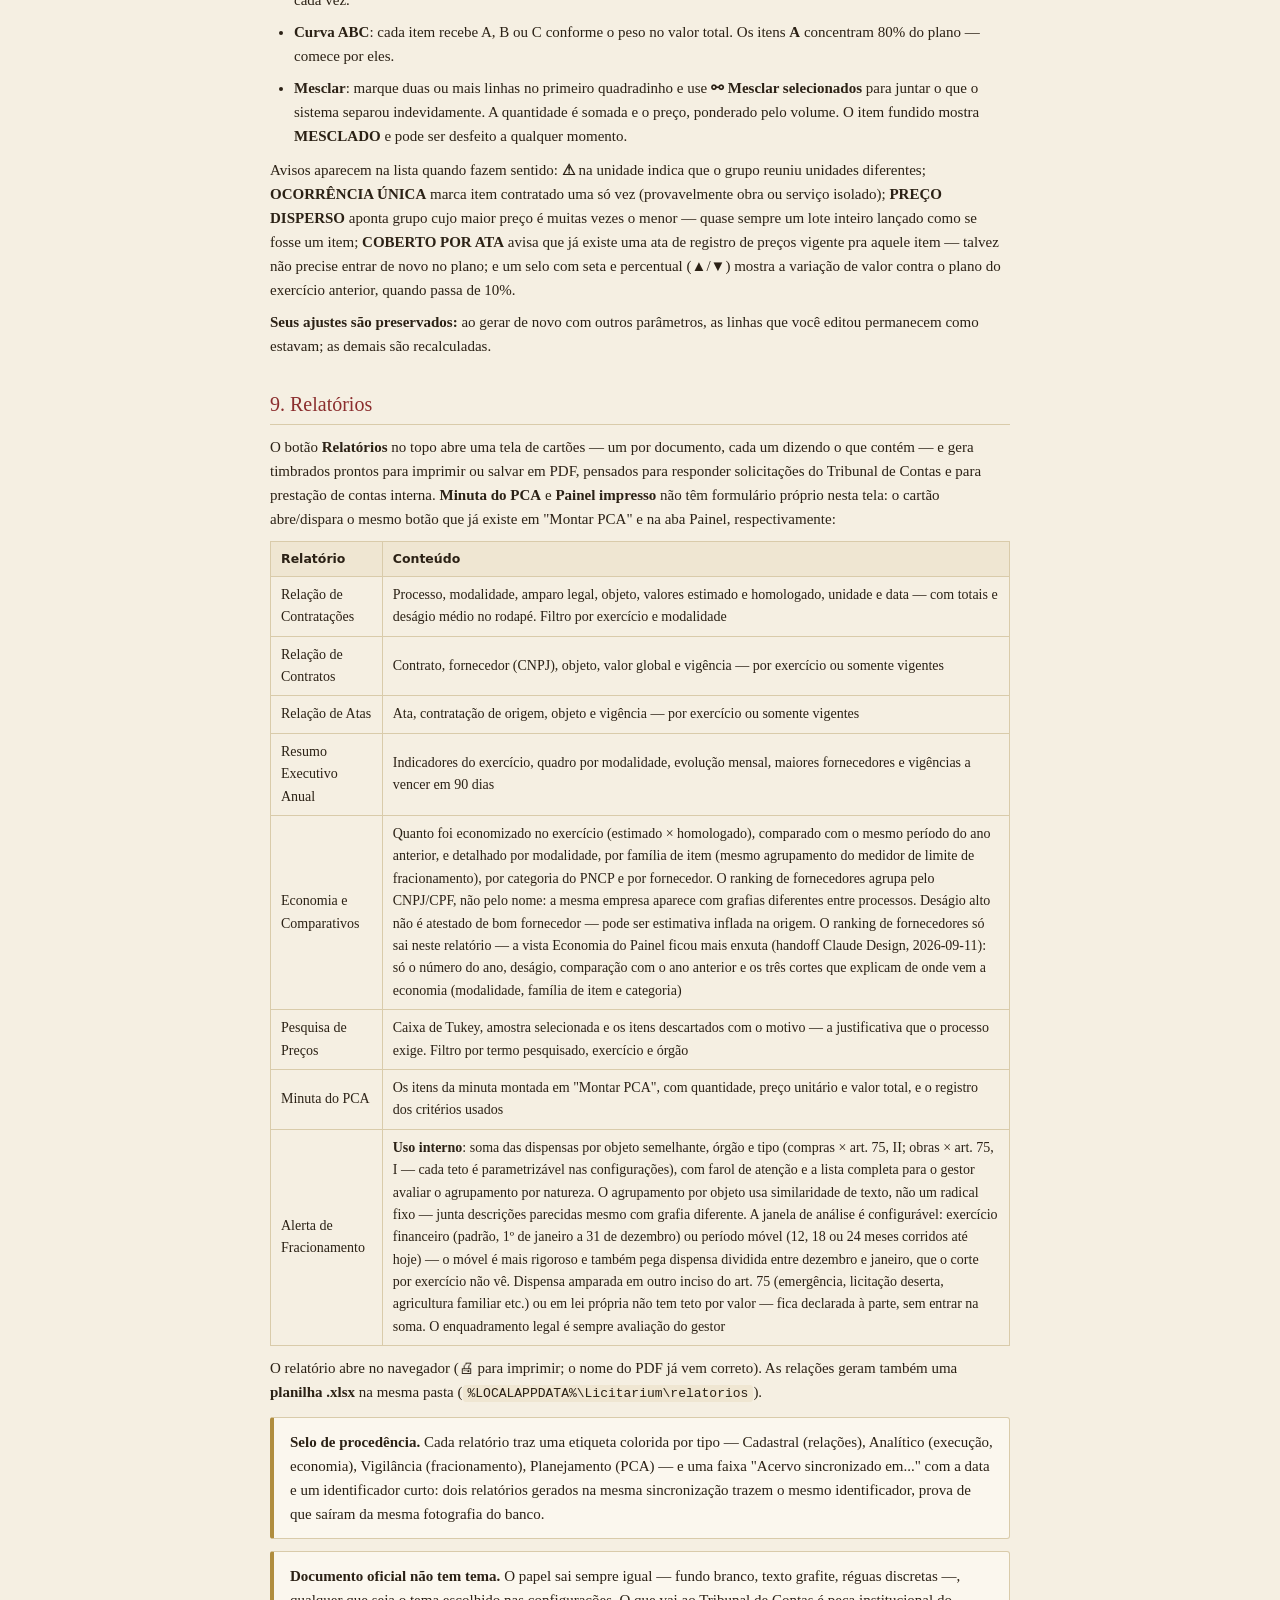
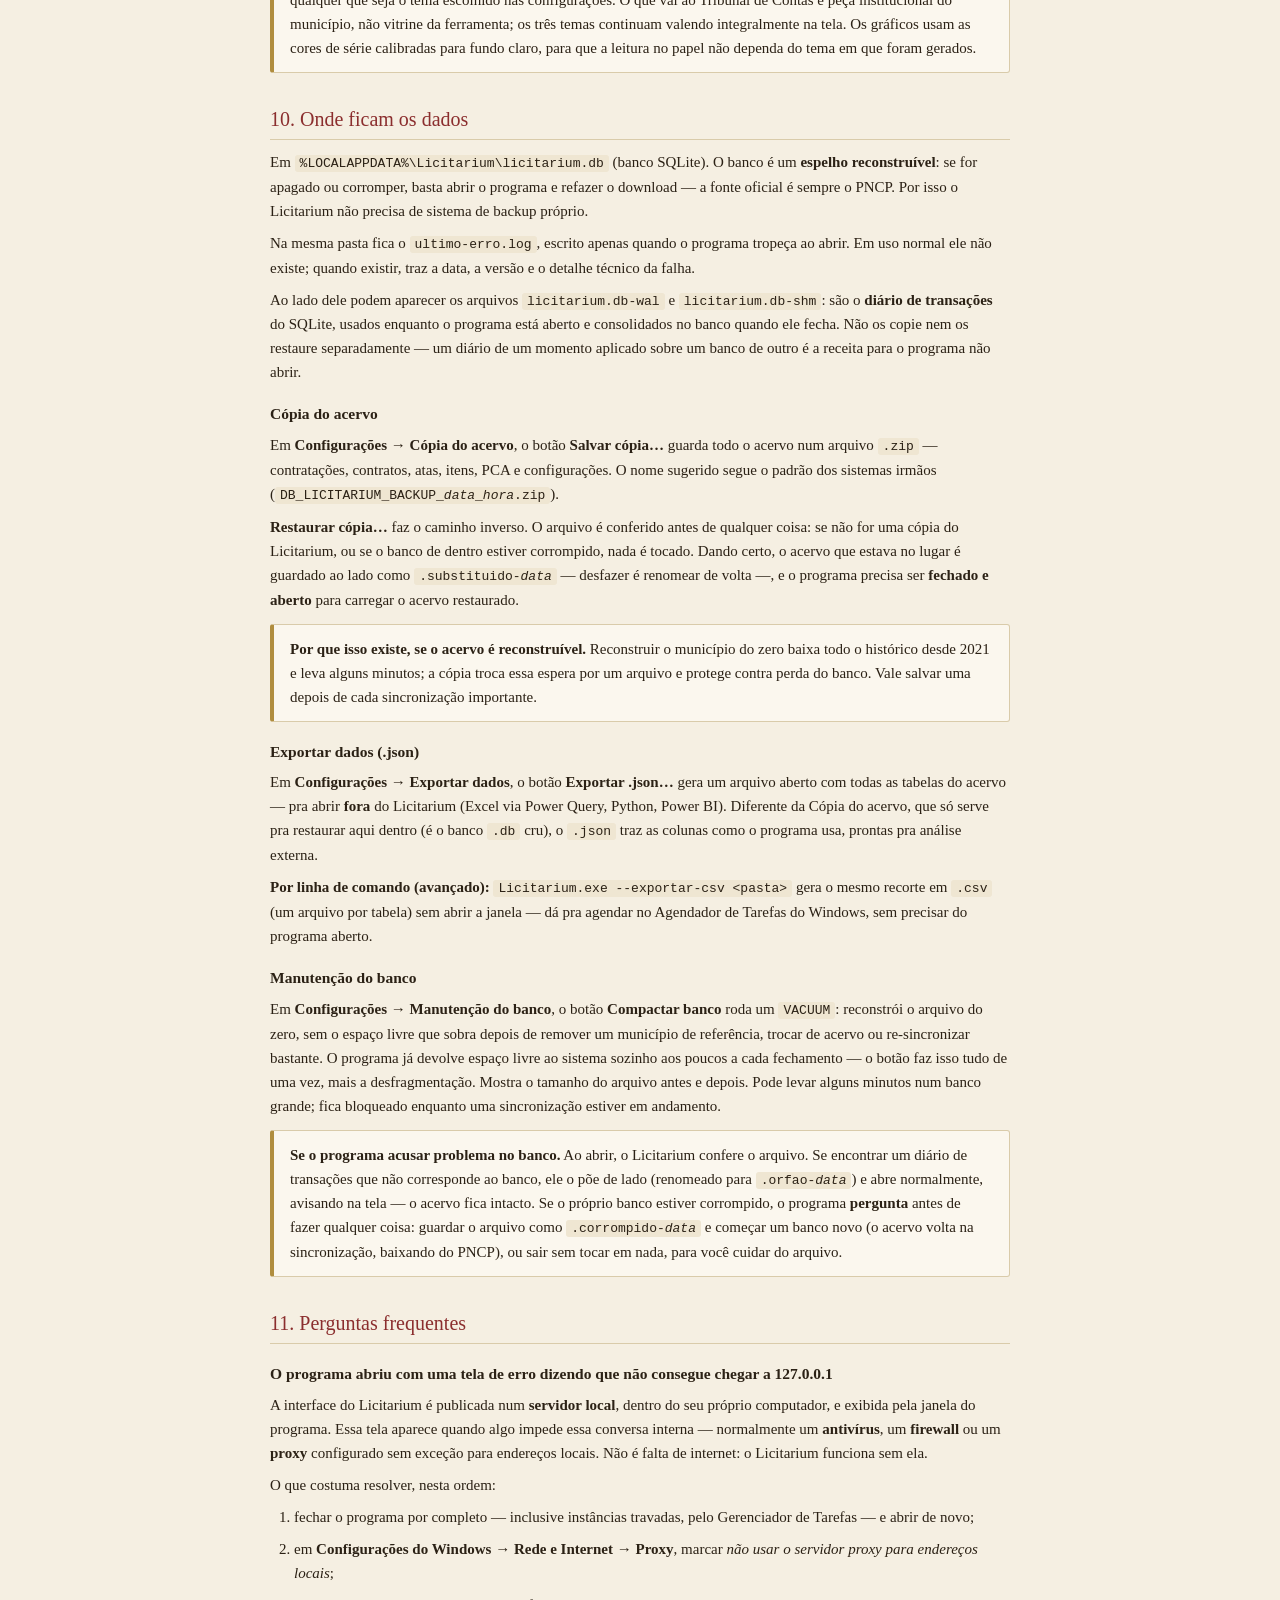
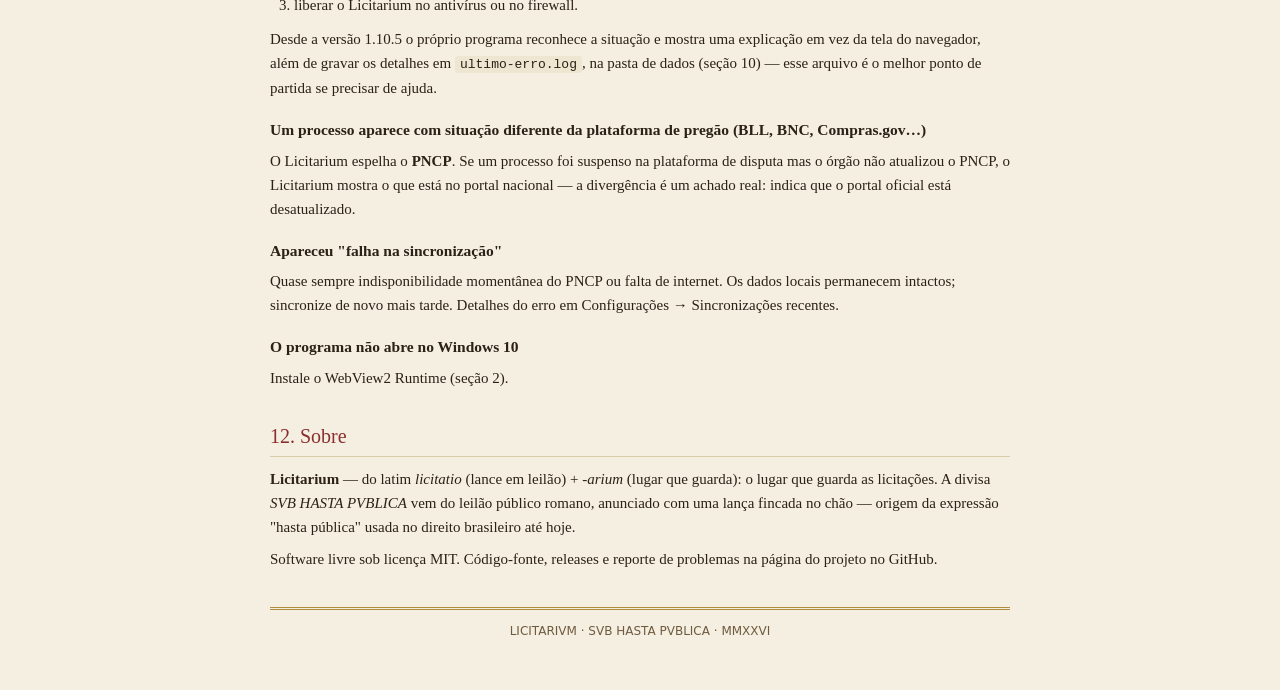
==== commit 4bcbf009: "Repina motor_pncp v1.4.0 -> v1.6.0 e lê situação/porte/vigência pelas propriedades (2.15.1) Co-Autho" ====
--- a/MANUAL.html
+++ b/MANUAL.html
@@ -2,11 +2,11 @@
 <html lang="pt-BR">
 <head>
 <meta charset="utf-8">
-<title>Manual Operacional — Licitarium Free v2.15.0</title>
+<title>Manual Operacional — Licitarium Free v2.15.1</title>
 <style>
   @page {
     size: A4; margin: 2cm 1.8cm;
-    @top-center { content: "Licitarium Free v2.15.0 — Manual Operacional"; font-size: 9pt; color: #6f5b3e; }
+    @top-center { content: "Licitarium Free v2.15.1 — Manual Operacional"; font-size: 9pt; color: #6f5b3e; }
     @bottom-right { content: "Página " counter(page) " de " counter(pages);
                     font-size: 9pt; color: #6f5b3e; }
   }
@@ -155,7 +155,7 @@
     <path d="M21.22 61.67Q21.16 61.67 21.12 61.65Q21.09 61.64 21.09 61.61Q21.09 61.58 21.13 61.56Q21.17 61.54 21.23 61.53Q21.35 61.5 21.42 61.41Q21.5 61.32 21.52 61.17Q21.57 60.82 21.61 60.47Q21.64 60.11 21.67 59.79Q21.7 59.47 21.71 59.22Q21.71 59.19 21.71 59.14Q21.71 59.1 21.71 59.06Q21.7 59.01 21.69 58.97Q21.67 58.93 21.62 58.89Q21.55 58.83 21.47 58.81Q21.4 58.78 21.3 58.76Q21.26 58.75 21.23 58.73Q21.2 58.7 21.2 58.67Q21.2 58.63 21.24 58.62Q21.28 58.61 21.34 58.61Q21.4 58.61 21.49 58.61Q21.59 58.62 21.71 58.63Q21.82 58.63 21.93 58.64Q22.03 58.64 22.1 58.64Q22.14 58.64 22.16 58.66Q22.19 58.69 22.2 58.72Q22.22 58.81 22.25 58.89Q22.27 58.98 22.31 59.07L23.02 60.84Q23.03 60.87 23.06 60.88Q23.09 60.88 23.11 60.85L23.93 59.08Q23.96 58.98 23.98 58.88Q24 58.78 24.02 58.71Q24.03 58.65 24.07 58.65H24.25Q24.41 58.64 24.59 58.63Q24.76 58.61 24.85 58.61Q24.89 58.61 24.92 58.62Q24.96 58.63 24.96 58.66Q24.96 58.7 24.93 58.71Q24.9 58.73 24.84 58.76Q24.79 58.77 24.73 58.8Q24.67 58.82 24.62 58.84Q24.55 58.88 24.51 58.93Q24.46 58.98 24.47 59.07Q24.47 59.4 24.48 59.67Q24.5 59.94 24.51 60.19Q24.52 60.43 24.54 60.68Q24.56 60.93 24.57 61.2Q24.58 61.34 24.67 61.41Q24.75 61.49 24.92 61.52Q24.98 61.54 25.02 61.56Q25.05 61.57 25.05 61.61Q25.05 61.64 25.02 61.65Q24.99 61.67 24.93 61.67Q24.82 61.67 24.72 61.66Q24.62 61.65 24.53 61.65Q24.43 61.64 24.33 61.64Q24.24 61.64 24.16 61.65Q24.08 61.65 23.99 61.66Q23.9 61.67 23.78 61.67Q23.73 61.67 23.7 61.65Q23.66 61.64 23.66 61.61Q23.66 61.58 23.7 61.55Q23.73 61.53 23.8 61.52Q23.95 61.5 24 61.43Q24.06 61.36 24.06 61.2Q24.05 60.88 24.04 60.61Q24.04 60.34 24.02 60.07Q24.01 59.8 24 59.51Q23.99 59.46 23.97 59.47Q23.95 59.47 23.93 59.51L22.93 61.66Q22.92 61.7 22.88 61.7Q22.84 61.69 22.83 61.66Q22.63 61.12 22.41 60.59Q22.19 60.07 21.95 59.5Q21.94 59.47 21.91 59.47Q21.89 59.47 21.88 59.51Q21.85 59.8 21.83 60.07Q21.8 60.34 21.79 60.61Q21.78 60.88 21.78 61.17Q21.78 61.3 21.86 61.39Q21.94 61.49 22.09 61.52Q22.16 61.54 22.2 61.55Q22.24 61.57 22.24 61.61Q22.24 61.64 22.2 61.65Q22.16 61.67 22.11 61.67Q21.99 61.67 21.92 61.66Q21.86 61.65 21.81 61.65Q21.75 61.65 21.66 61.65Q21.57 61.65 21.51 61.65Q21.44 61.66 21.37 61.66Q21.3 61.67 21.22 61.67ZM25.84 61.67Q25.78 61.67 25.75 61.65Q25.72 61.64 25.72 61.61Q25.72 61.58 25.75 61.56Q25.79 61.54 25.86 61.53Q25.97 61.5 26.05 61.41Q26.13 61.32 26.15 61.17Q26.19 60.82 26.23 60.47Q26.27 60.11 26.3 59.79Q26.32 59.47 26.33 59.22Q26.34 59.19 26.34 59.14Q26.34 59.1 26.33 59.06Q26.33 59.01 26.31 58.97Q26.3 58.93 26.25 58.89Q26.17 58.83 26.1 58.81Q26.03 58.78 25.93 58.76Q25.88 58.75 25.85 58.73Q25.82 58.7 25.82 58.67Q25.82 58.63 25.86 58.62Q25.91 58.61 25.97 58.61Q26.02 58.61 26.12 58.61Q26.22 58.62 26.33 58.63Q26.45 58.63 26.56 58.64Q26.66 58.64 26.73 58.64Q26.76 58.64 26.79 58.66Q26.82 58.69 26.82 58.72Q26.85 58.81 26.88 58.89Q26.9 58.98 26.93 59.07L27.65 60.84Q27.66 60.87 27.69 60.88Q27.72 60.88 27.73 60.85L28.56 59.08Q28.58 58.98 28.61 58.88Q28.63 58.78 28.64 58.71Q28.66 58.65 28.7 58.65H28.88Q29.04 58.64 29.21 58.63Q29.39 58.61 29.48 58.61Q29.51 58.61 29.55 58.62Q29.59 58.63 29.59 58.66Q29.59 58.7 29.56 58.71Q29.53 58.73 29.47 58.76Q29.42 58.77 29.36 58.8Q29.3 58.82 29.25 58.84Q29.17 58.88 29.13 58.93Q29.09 58.98 29.09 59.07Q29.1 59.4 29.11 59.67Q29.12 59.94 29.14 60.19Q29.15 60.43 29.17 60.68Q29.18 60.93 29.2 61.2Q29.21 61.34 29.3 61.41Q29.38 61.49 29.54 61.52Q29.61 61.54 29.65 61.56Q29.68 61.57 29.68 61.61Q29.68 61.64 29.65 61.65Q29.61 61.67 29.56 61.67Q29.44 61.67 29.34 61.66Q29.25 61.65 29.15 61.65Q29.06 61.64 28.96 61.64Q28.87 61.64 28.79 61.65Q28.71 61.65 28.62 61.66Q28.53 61.67 28.41 61.67Q28.36 61.67 28.32 61.65Q28.29 61.64 28.29 61.61Q28.29 61.58 28.32 61.55Q28.36 61.53 28.43 61.52Q28.57 61.5 28.63 61.43Q28.68 61.36 28.68 61.2Q28.68 60.88 28.67 60.61Q28.66 60.34 28.65 60.07Q28.64 59.8 28.63 59.51Q28.62 59.46 28.6 59.47Q28.58 59.47 28.56 59.51L27.56 61.66Q27.55 61.7 27.51 61.7Q27.47 61.69 27.46 61.66Q27.26 61.12 27.04 60.59Q26.82 60.07 26.58 59.5Q26.57 59.47 26.54 59.47Q26.52 59.47 26.51 59.51Q26.48 59.8 26.45 60.07Q26.43 60.34 26.42 60.61Q26.41 60.88 26.41 61.17Q26.41 61.3 26.49 61.39Q26.57 61.49 26.72 61.52Q26.79 61.54 26.83 61.55Q26.87 61.57 26.87 61.61Q26.87 61.64 26.83 61.65Q26.79 61.67 26.74 61.67Q26.61 61.67 26.55 61.66Q26.48 61.65 26.43 61.65Q26.38 61.65 26.29 61.65Q26.2 61.65 26.13 61.65Q26.07 61.66 26 61.66Q25.93 61.67 25.84 61.67ZM30.37 61.67Q30.31 61.67 30.27 61.66Q30.23 61.65 30.23 61.61Q30.23 61.58 30.27 61.56Q30.31 61.54 30.37 61.51Q30.46 61.49 30.57 61.44Q30.67 61.38 30.79 61.29Q30.9 61.2 31 61.07L31.58 60.35Q31.63 60.28 31.64 60.21Q31.66 60.14 31.59 60.05L30.96 59.16Q30.86 59.03 30.79 58.95Q30.71 58.87 30.63 58.83Q30.56 58.8 30.48 58.77Q30.41 58.75 30.37 58.73Q30.34 58.71 30.34 58.67Q30.34 58.64 30.37 58.63Q30.41 58.62 30.46 58.62Q30.61 58.62 30.81 58.63Q31.01 58.64 31.2 58.64Q31.34 58.64 31.47 58.63Q31.61 58.62 31.7 58.62Q31.75 58.62 31.79 58.64Q31.83 58.65 31.83 58.68Q31.83 58.72 31.79 58.74Q31.75 58.76 31.69 58.78Q31.56 58.81 31.5 58.84Q31.44 58.87 31.44 58.93Q31.44 59 31.56 59.18L31.99 59.77Q32.04 59.84 32.07 59.84Q32.1 59.84 32.14 59.78L32.59 59.18Q32.65 59.1 32.68 59.04Q32.71 58.98 32.71 58.93Q32.71 58.88 32.66 58.84Q32.61 58.8 32.5 58.78Q32.46 58.77 32.4 58.74Q32.35 58.72 32.35 58.68Q32.35 58.65 32.39 58.64Q32.43 58.63 32.49 58.63Q32.56 58.63 32.62 58.63Q32.68 58.63 32.74 58.63Q32.81 58.64 32.88 58.64Q33.02 58.64 33.15 58.62Q33.28 58.61 33.39 58.61Q33.45 58.61 33.49 58.62Q33.53 58.63 33.53 58.67Q33.53 58.7 33.49 58.72Q33.45 58.74 33.38 58.76Q33.26 58.79 33.12 58.93Q32.97 59.06 32.85 59.21L32.28 59.9Q32.22 59.97 32.21 60.01Q32.2 60.04 32.23 60.1L32.97 61.16Q33.06 61.29 33.18 61.39Q33.29 61.48 33.41 61.51Q33.48 61.53 33.52 61.55Q33.57 61.58 33.57 61.61Q33.57 61.64 33.53 61.66Q33.49 61.67 33.44 61.67Q33.33 61.67 33.21 61.66Q33.08 61.66 32.94 61.65Q32.81 61.64 32.69 61.64Q32.55 61.64 32.42 61.65Q32.29 61.65 32.19 61.65Q32.13 61.65 32.09 61.64Q32.05 61.62 32.05 61.59Q32.05 61.56 32.1 61.53Q32.15 61.51 32.2 61.5Q32.28 61.48 32.35 61.43Q32.42 61.38 32.42 61.29Q32.42 61.26 32.41 61.23Q32.4 61.19 32.37 61.16L31.89 60.45Q31.84 60.39 31.81 60.38Q31.78 60.38 31.75 60.43L31.19 61.17Q31.16 61.22 31.14 61.26Q31.13 61.3 31.13 61.33Q31.14 61.39 31.19 61.44Q31.25 61.49 31.34 61.51Q31.41 61.52 31.45 61.54Q31.49 61.57 31.49 61.6Q31.49 61.63 31.45 61.64Q31.42 61.66 31.36 61.66Q31.27 61.66 31.15 61.65Q31.03 61.65 30.92 61.65Q30.77 61.65 30.63 61.66Q30.49 61.67 30.37 61.67ZM34.14 61.67Q34.08 61.67 34.04 61.66Q34 61.65 34 61.61Q34 61.58 34.04 61.56Q34.08 61.54 34.14 61.51Q34.23 61.49 34.34 61.44Q34.44 61.38 34.56 61.29Q34.67 61.2 34.77 61.07L35.35 60.35Q35.4 60.28 35.41 60.21Q35.43 60.14 35.36 60.05L34.73 59.16Q34.63 59.03 34.56 58.95Q34.48 58.87 34.4 58.83Q34.33 58.8 34.25 58.77Q34.18 58.75 34.14 58.73Q34.11 58.71 34.11 58.67Q34.11 58.64 34.14 58.63Q34.18 58.62 34.23 58.62Q34.38 58.62 34.58 58.63Q34.78 58.64 34.97 58.64Q35.11 58.64 35.24 58.63Q35.38 58.62 35.47 58.62Q35.52 58.62 35.56 58.64Q35.6 58.65 35.6 58.68Q35.6 58.72 35.56 58.74Q35.52 58.76 35.46 58.78Q35.33 58.81 35.27 58.84Q35.21 58.87 35.21 58.93Q35.21 59 35.33 59.18L35.76 59.77Q35.81 59.84 35.84 59.84Q35.87 59.84 35.91 59.78L36.36 59.18Q36.42 59.1 36.45 59.04Q36.48 58.98 36.48 58.93Q36.48 58.88 36.43 58.84Q36.38 58.8 36.27 58.78Q36.23 58.77 36.18 58.74Q36.12 58.72 36.12 58.68Q36.12 58.65 36.16 58.64Q36.2 58.63 36.26 58.63Q36.33 58.63 36.39 58.63Q36.45 58.63 36.51 58.63Q36.58 58.64 36.65 58.64Q36.79 58.64 36.92 58.62Q37.05 58.61 37.16 58.61Q37.22 58.61 37.26 58.62Q37.3 58.63 37.3 58.67Q37.3 58.7 37.26 58.72Q37.22 58.74 37.15 58.76Q37.03 58.79 36.89 58.93Q36.74 59.06 36.62 59.21L36.05 59.9Q35.99 59.97 35.98 60.01Q35.97 60.04 36 60.1L36.74 61.16Q36.83 61.29 36.95 61.39Q37.06 61.48 37.18 61.51Q37.25 61.53 37.29 61.55Q37.34 61.58 37.34 61.61Q37.34 61.64 37.3 61.66Q37.26 61.67 37.21 61.67Q37.1 61.67 36.98 61.66Q36.85 61.66 36.71 61.65Q36.58 61.64 36.46 61.64Q36.32 61.64 36.19 61.65Q36.06 61.65 35.96 61.65Q35.9 61.65 35.86 61.64Q35.82 61.62 35.82 61.59Q35.82 61.56 35.87 61.53Q35.92 61.51 35.97 61.5Q36.05 61.48 36.12 61.43Q36.2 61.38 36.2 61.29Q36.2 61.26 36.18 61.23Q36.17 61.19 36.14 61.16L35.66 60.45Q35.61 60.39 35.58 60.38Q35.55 60.38 35.52 60.43L34.96 61.17Q34.93 61.22 34.91 61.26Q34.9 61.3 34.9 61.33Q34.91 61.39 34.96 61.44Q35.02 61.49 35.11 61.51Q35.18 61.52 35.22 61.54Q35.26 61.57 35.26 61.6Q35.26 61.63 35.22 61.64Q35.19 61.66 35.13 61.66Q35.04 61.66 34.92 61.65Q34.8 61.65 34.69 61.65Q34.54 61.65 34.4 61.66Q34.26 61.67 34.14 61.67ZM39.32 61.71Q39.27 61.71 39.25 61.66Q39.23 61.61 39.19 61.51Q39.16 61.41 39.13 61.34L38.26 59.11Q38.21 58.99 38.14 58.9Q38.06 58.81 37.93 58.78Q37.87 58.76 37.83 58.74Q37.79 58.71 37.79 58.68Q37.79 58.65 37.83 58.63Q37.86 58.62 37.92 58.62Q38 58.62 38.1 58.63Q38.2 58.63 38.31 58.63Q38.42 58.64 38.52 58.64Q38.61 58.64 38.72 58.63Q38.82 58.63 38.92 58.63Q39.02 58.62 39.08 58.62Q39.13 58.62 39.17 58.64Q39.21 58.65 39.21 58.68Q39.21 58.72 39.17 58.74Q39.13 58.77 39.07 58.78Q38.93 58.79 38.85 58.84Q38.78 58.88 38.78 58.96Q38.78 59.02 38.79 59.07Q38.81 59.12 38.82 59.15L39.46 60.88Q39.47 60.9 39.48 60.91Q39.5 60.91 39.51 60.87L40.11 59.3Q40.2 59.05 40.13 58.93Q40.06 58.8 39.89 58.78Q39.83 58.77 39.79 58.74Q39.74 58.72 39.74 58.68Q39.74 58.65 39.78 58.64Q39.82 58.63 39.88 58.63Q39.95 58.63 40.02 58.63Q40.09 58.63 40.17 58.63Q40.24 58.64 40.33 58.64Q40.47 58.64 40.61 58.63Q40.75 58.62 40.85 58.62Q40.91 58.62 40.95 58.63Q40.99 58.64 40.99 58.68Q40.99 58.71 40.95 58.73Q40.91 58.75 40.84 58.77Q40.68 58.81 40.58 58.92Q40.47 59.04 40.41 59.19L39.59 61.15Q39.56 61.23 39.52 61.32Q39.49 61.41 39.45 61.5Q39.42 61.59 39.38 61.66Q39.38 61.69 39.36 61.7Q39.34 61.71 39.32 61.71ZM41.59 61.67Q41.54 61.67 41.51 61.65Q41.47 61.64 41.47 61.61Q41.47 61.55 41.61 61.52Q41.78 61.49 41.87 61.42Q41.95 61.35 41.95 61.19V59.1Q41.95 58.94 41.89 58.87Q41.82 58.81 41.64 58.77Q41.51 58.75 41.51 58.68Q41.51 58.65 41.54 58.63Q41.58 58.62 41.63 58.62Q41.75 58.62 41.84 58.63Q41.93 58.63 42.02 58.63Q42.11 58.64 42.21 58.64Q42.31 58.64 42.4 58.63Q42.48 58.63 42.57 58.63Q42.66 58.62 42.78 58.62Q42.83 58.62 42.86 58.63Q42.9 58.65 42.9 58.68Q42.9 58.71 42.86 58.74Q42.83 58.76 42.76 58.77Q42.59 58.81 42.51 58.88Q42.44 58.94 42.44 59.1V61.19Q42.44 61.35 42.53 61.42Q42.61 61.48 42.79 61.52Q42.86 61.54 42.89 61.56Q42.92 61.57 42.92 61.61Q42.92 61.64 42.89 61.65Q42.86 61.67 42.81 61.67Q42.69 61.67 42.59 61.66Q42.5 61.65 42.41 61.65Q42.32 61.64 42.21 61.64Q42.1 61.64 42.01 61.65Q41.91 61.65 41.81 61.66Q41.71 61.67 41.59 61.67Z" fill="var(--text)" opacity=".85"/>
   </svg>
   <h1 class="mark">LICITARI<b>V</b>M</h1>
-  <div class="subtitulo">MANUAL DO USUÁRIO · VERSÃO 2.15.0</div>
+  <div class="subtitulo">MANUAL DO USUÁRIO · VERSÃO 2.15.1</div>
 </header>
 
 <h2>1. O que é o Licitarium</h2>
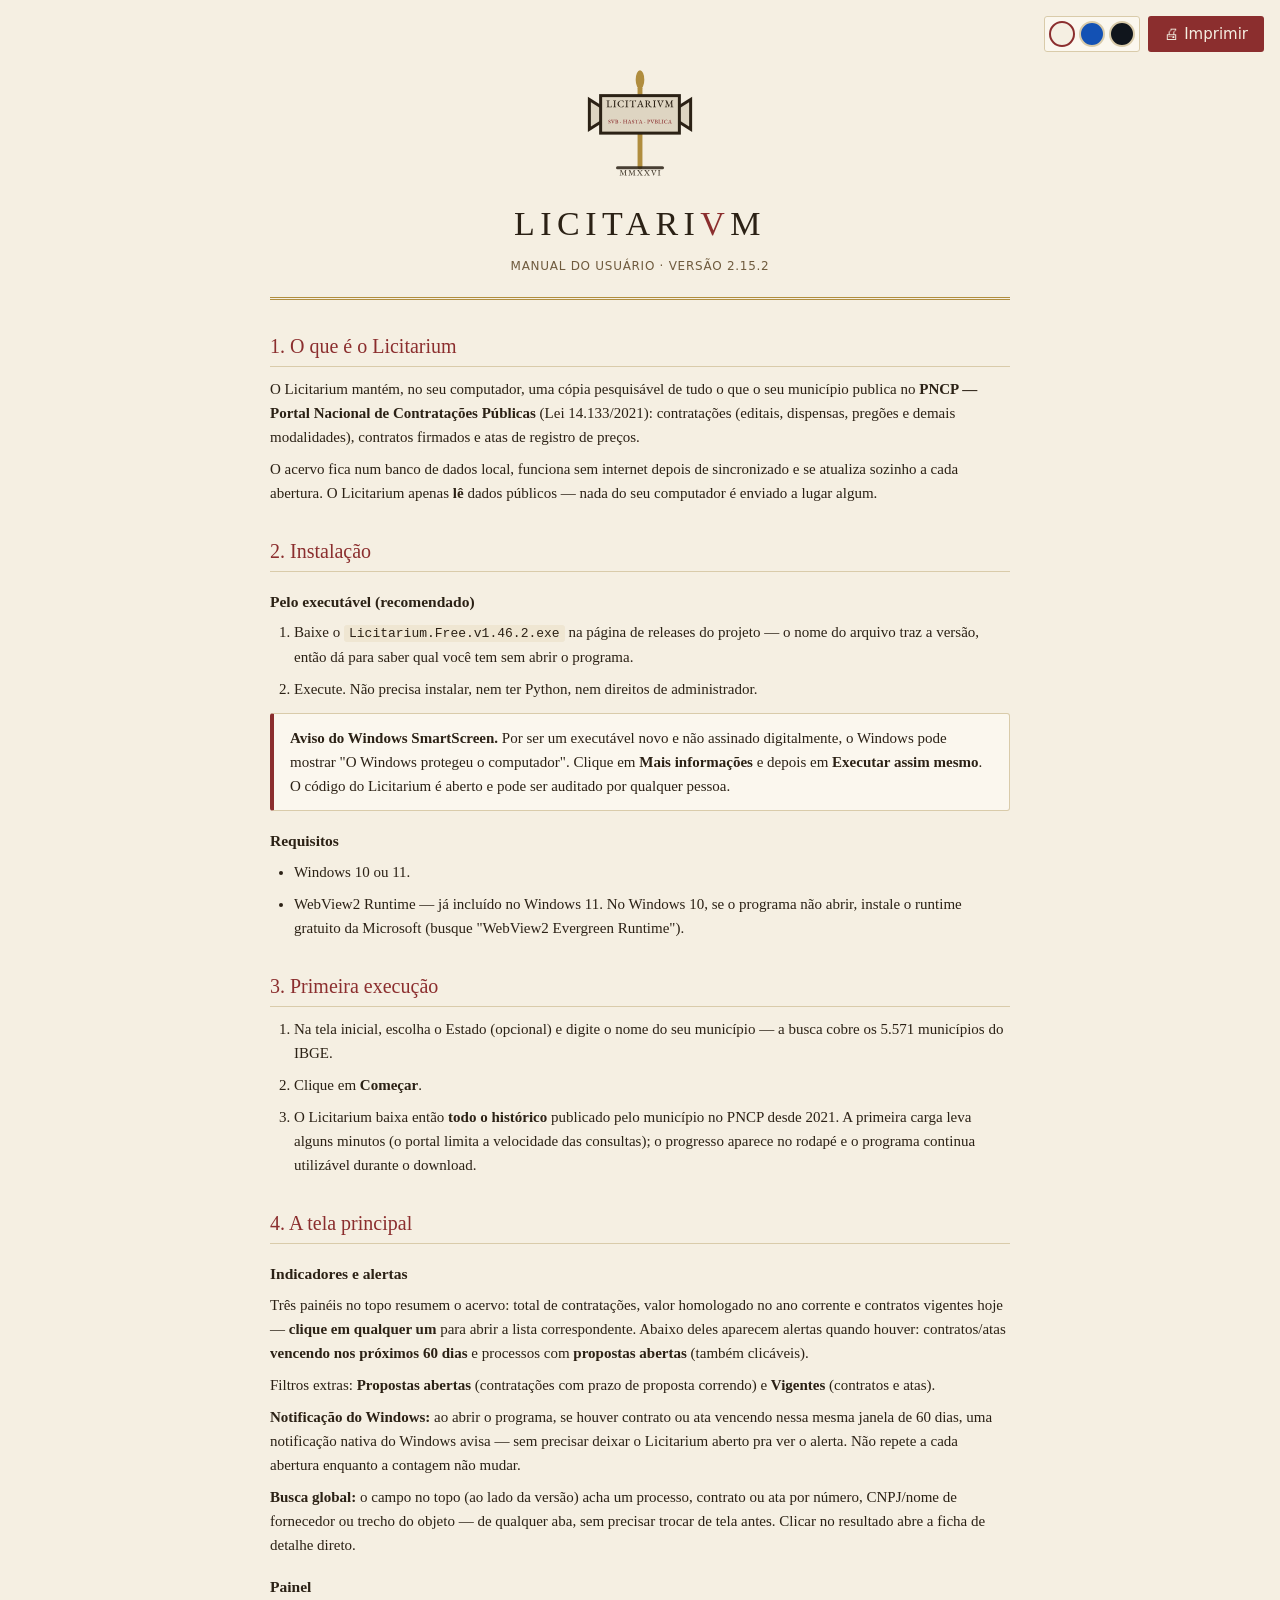
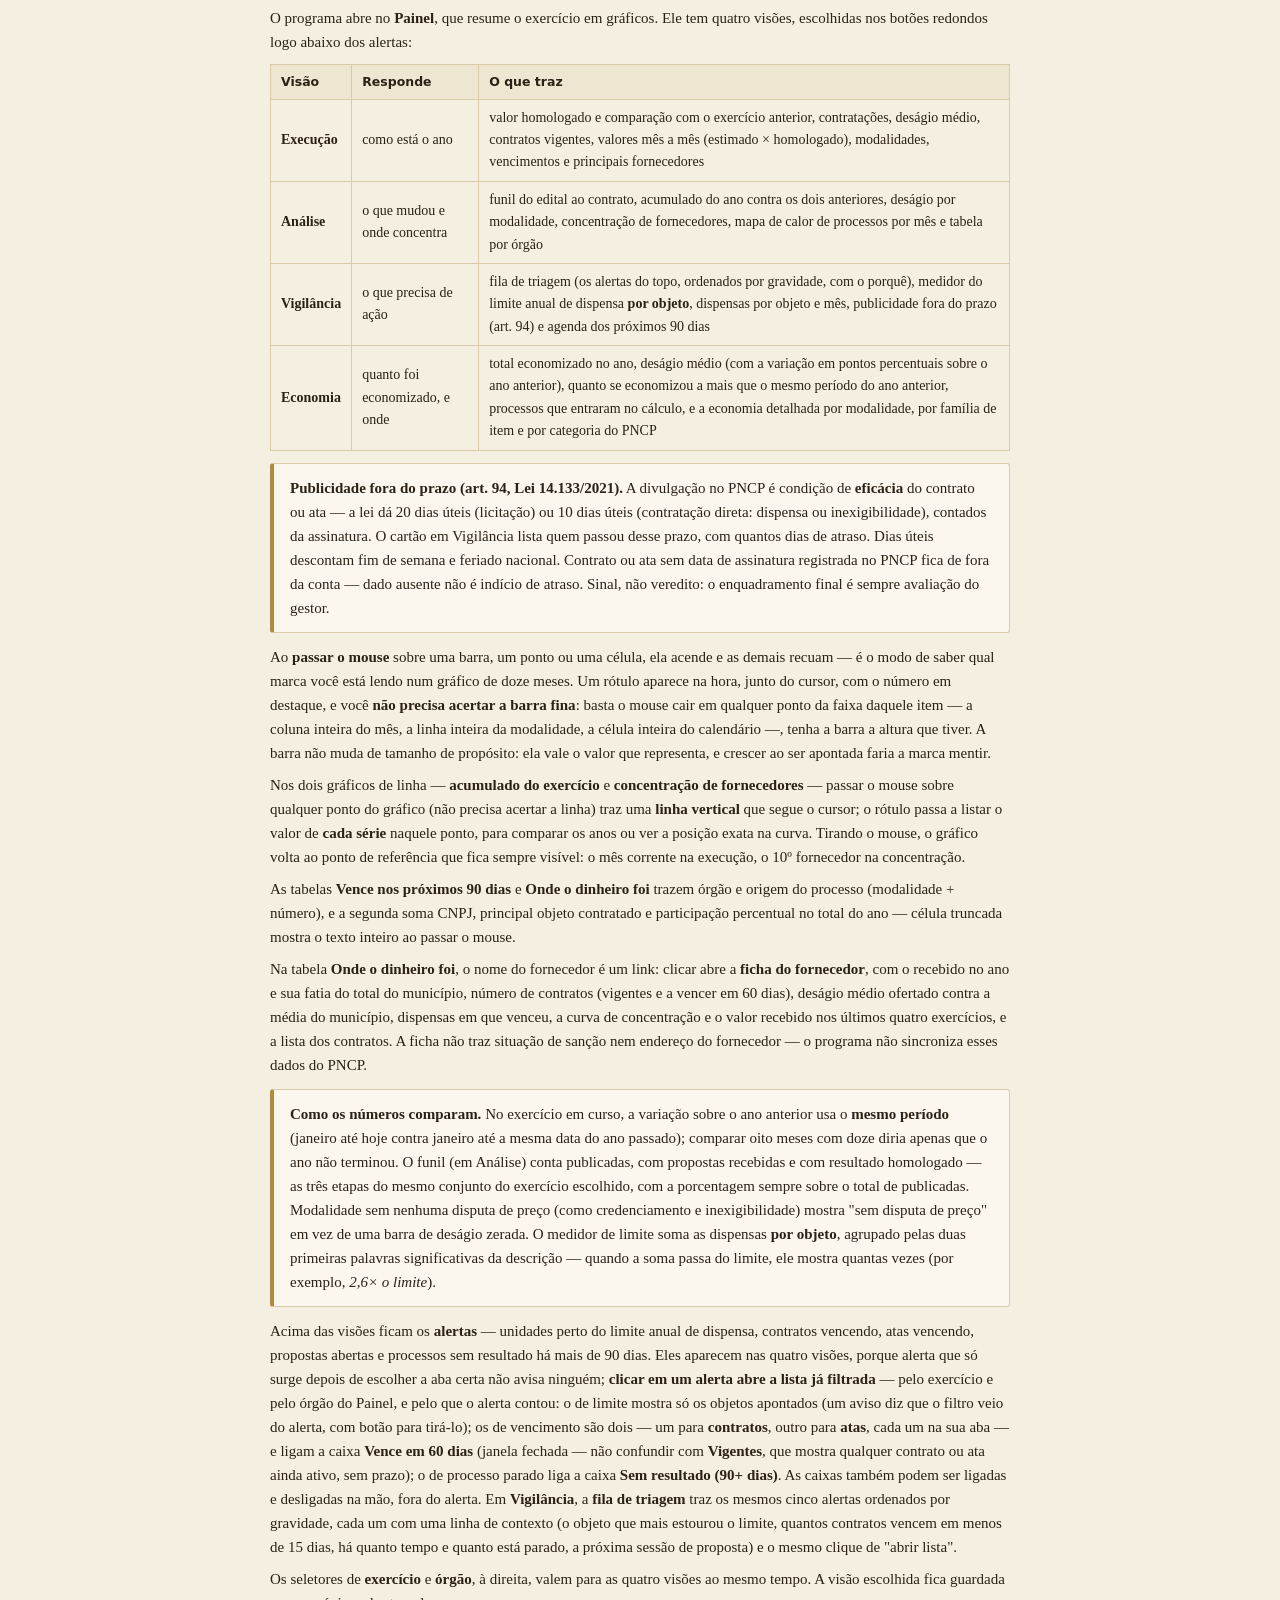
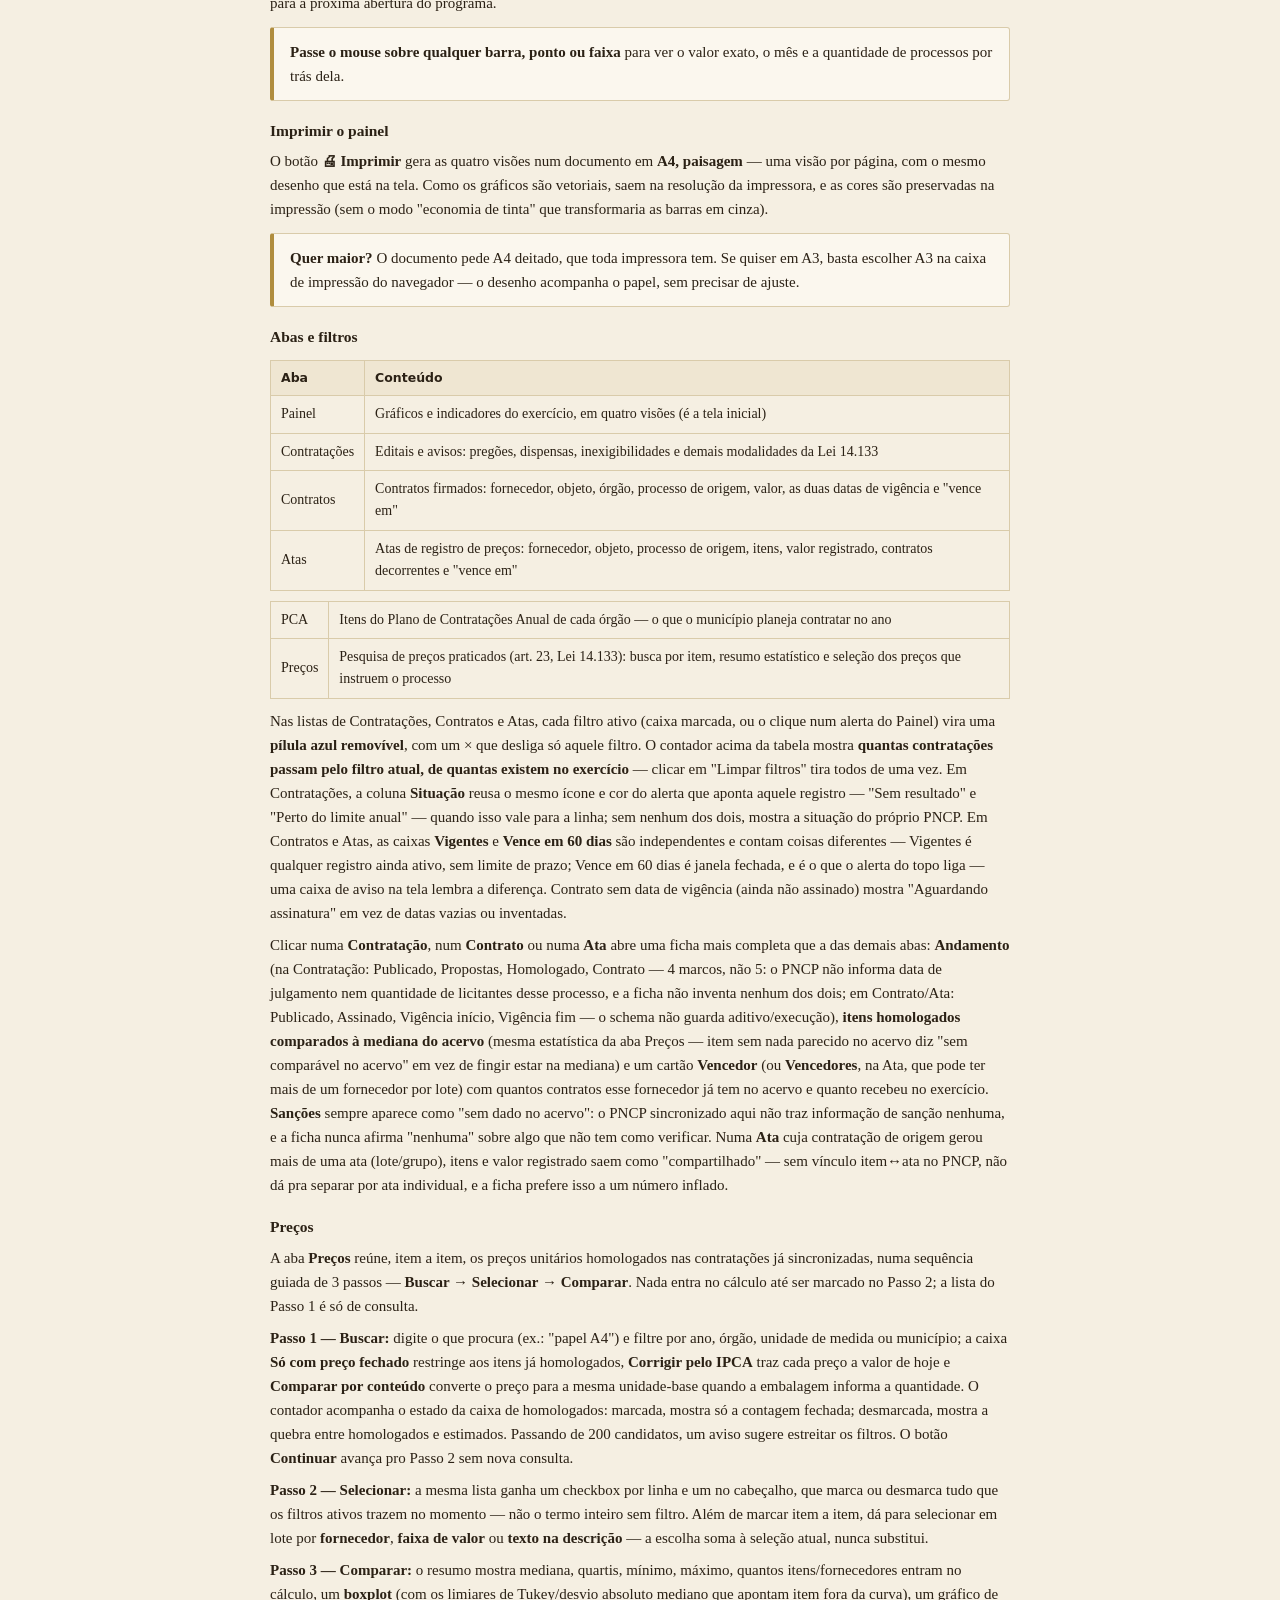
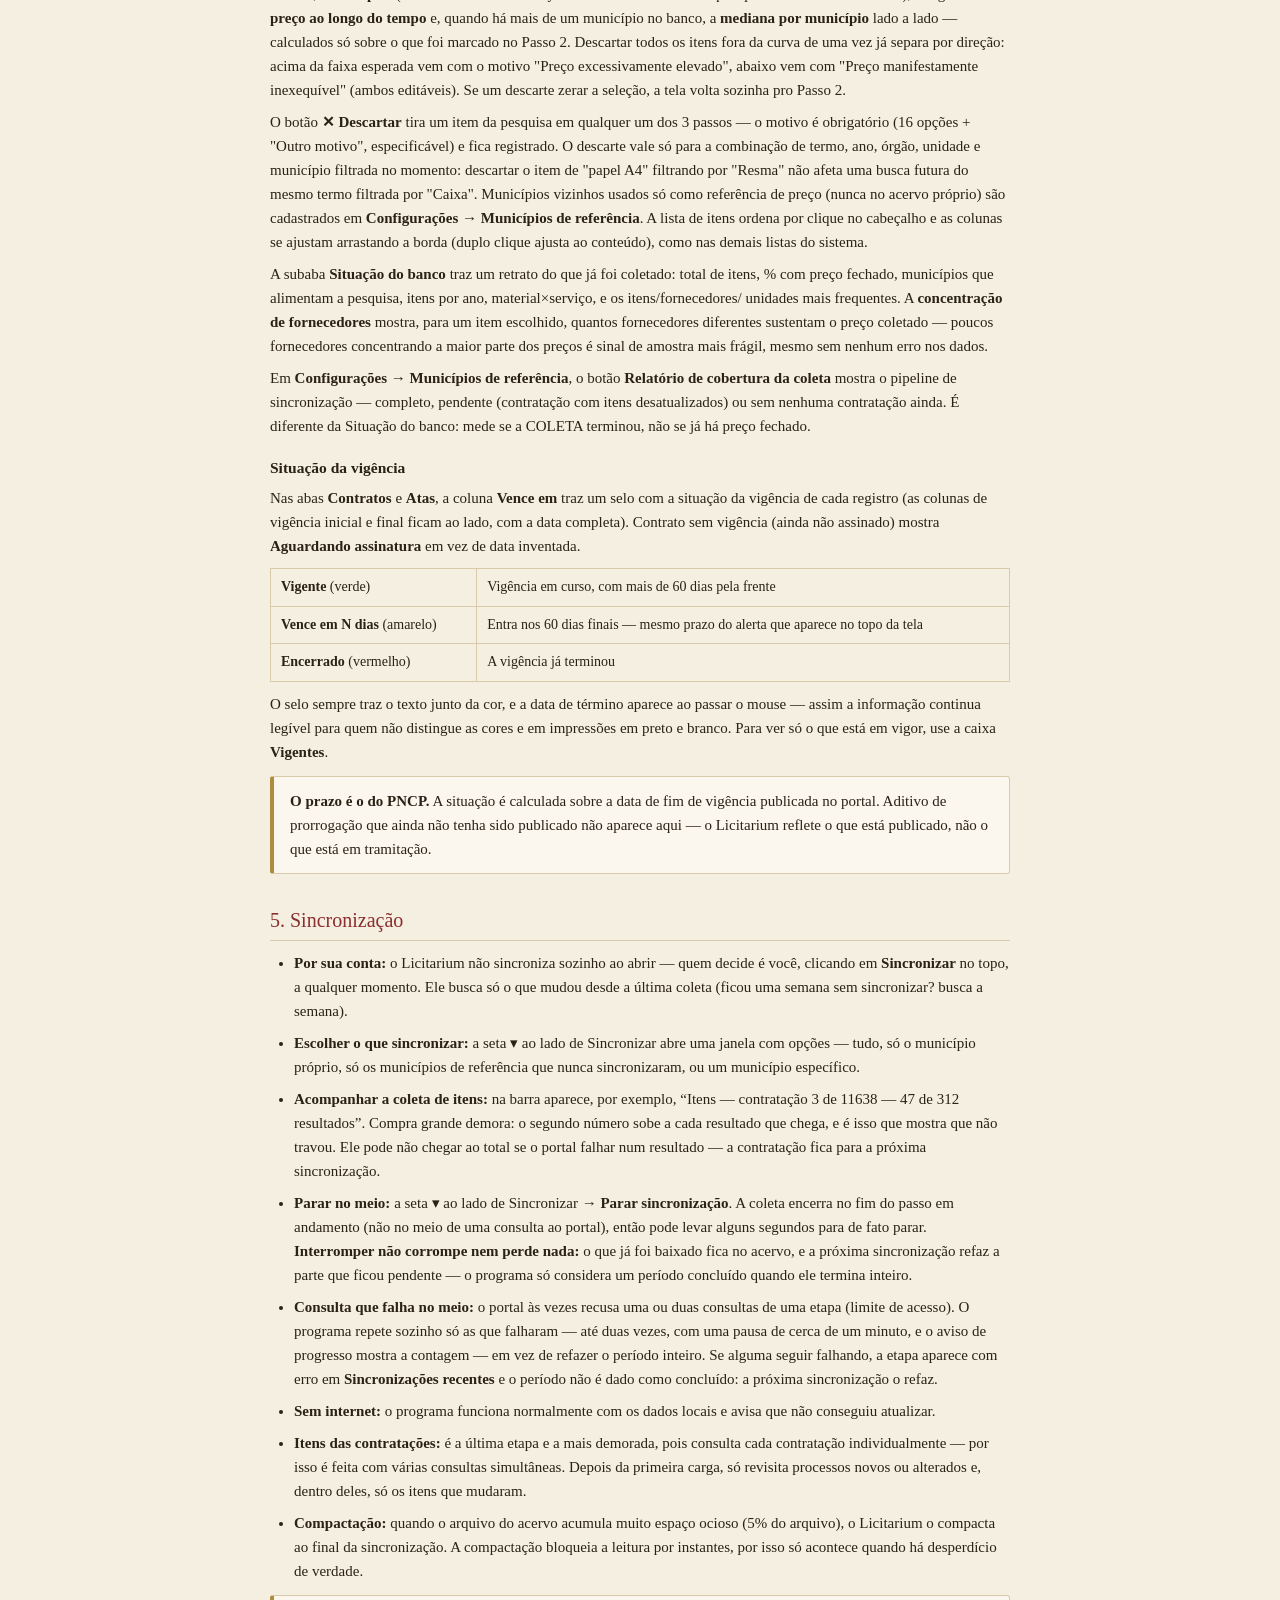
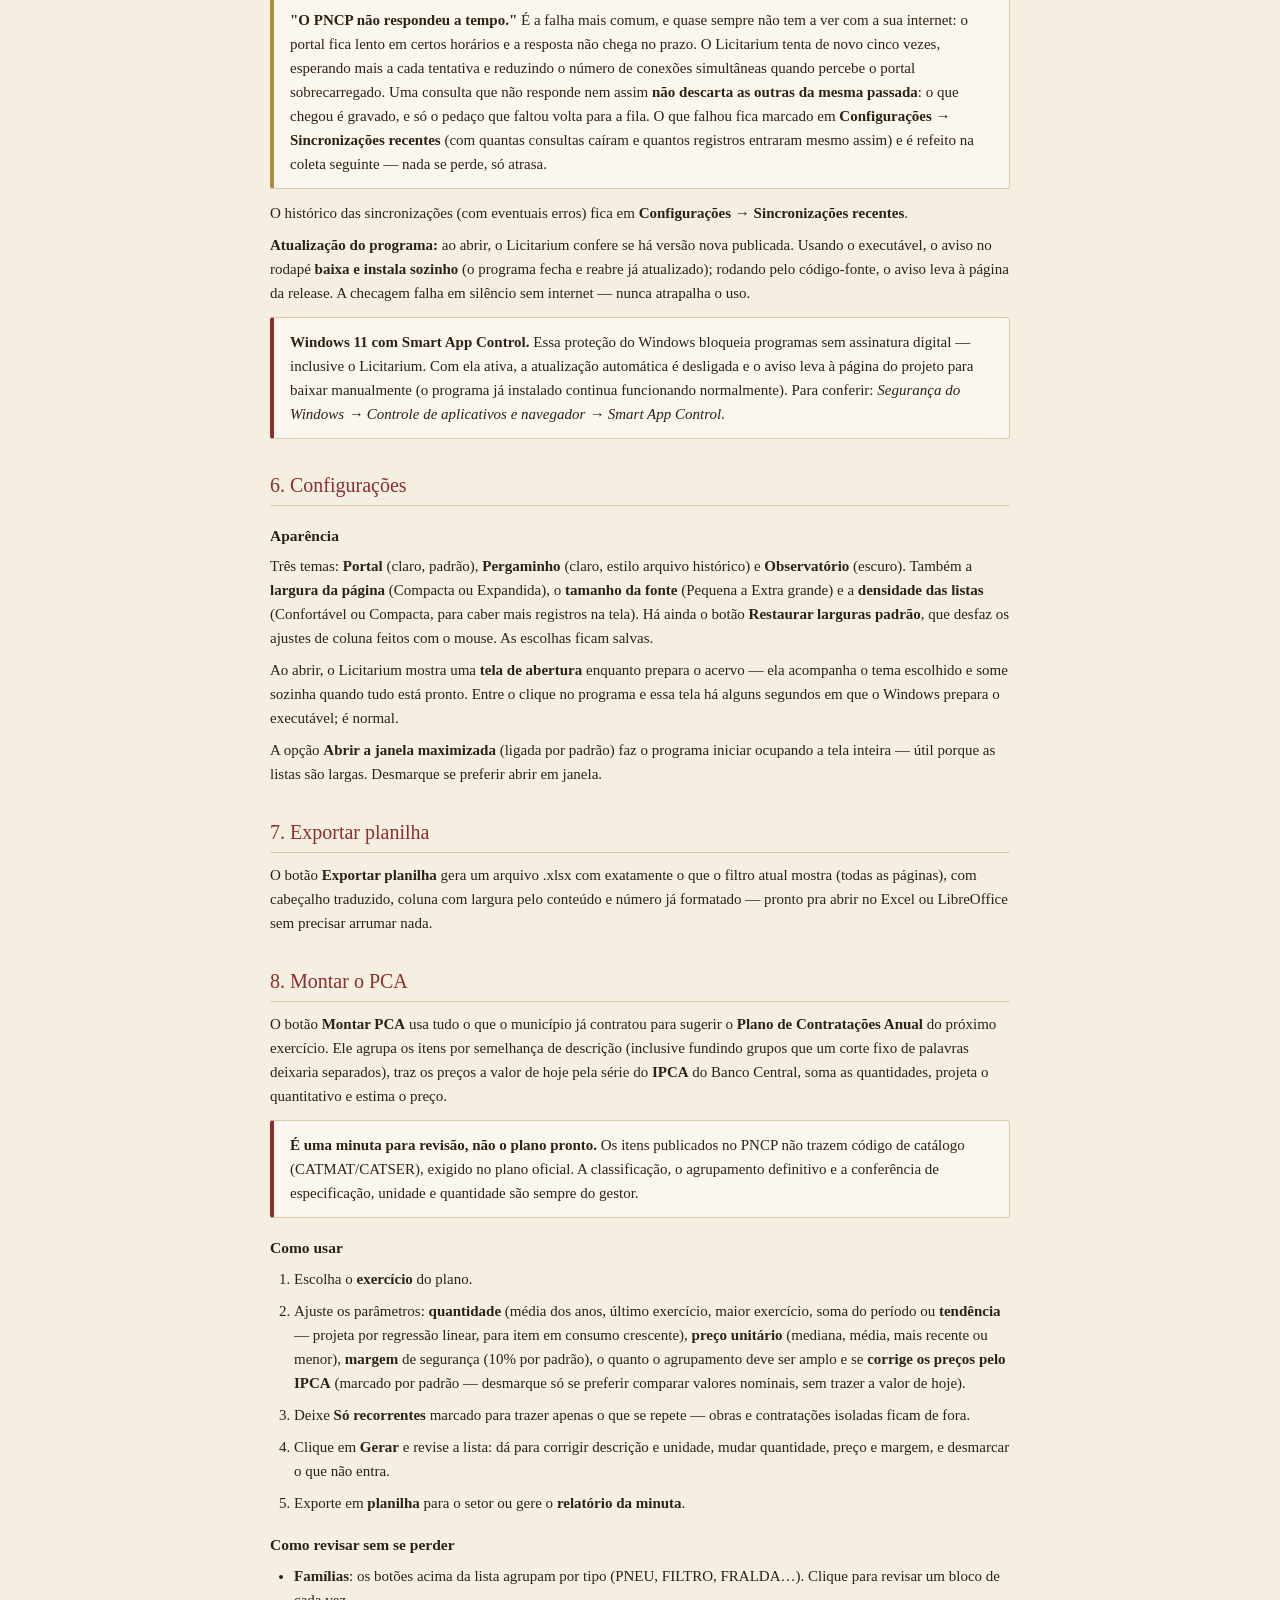
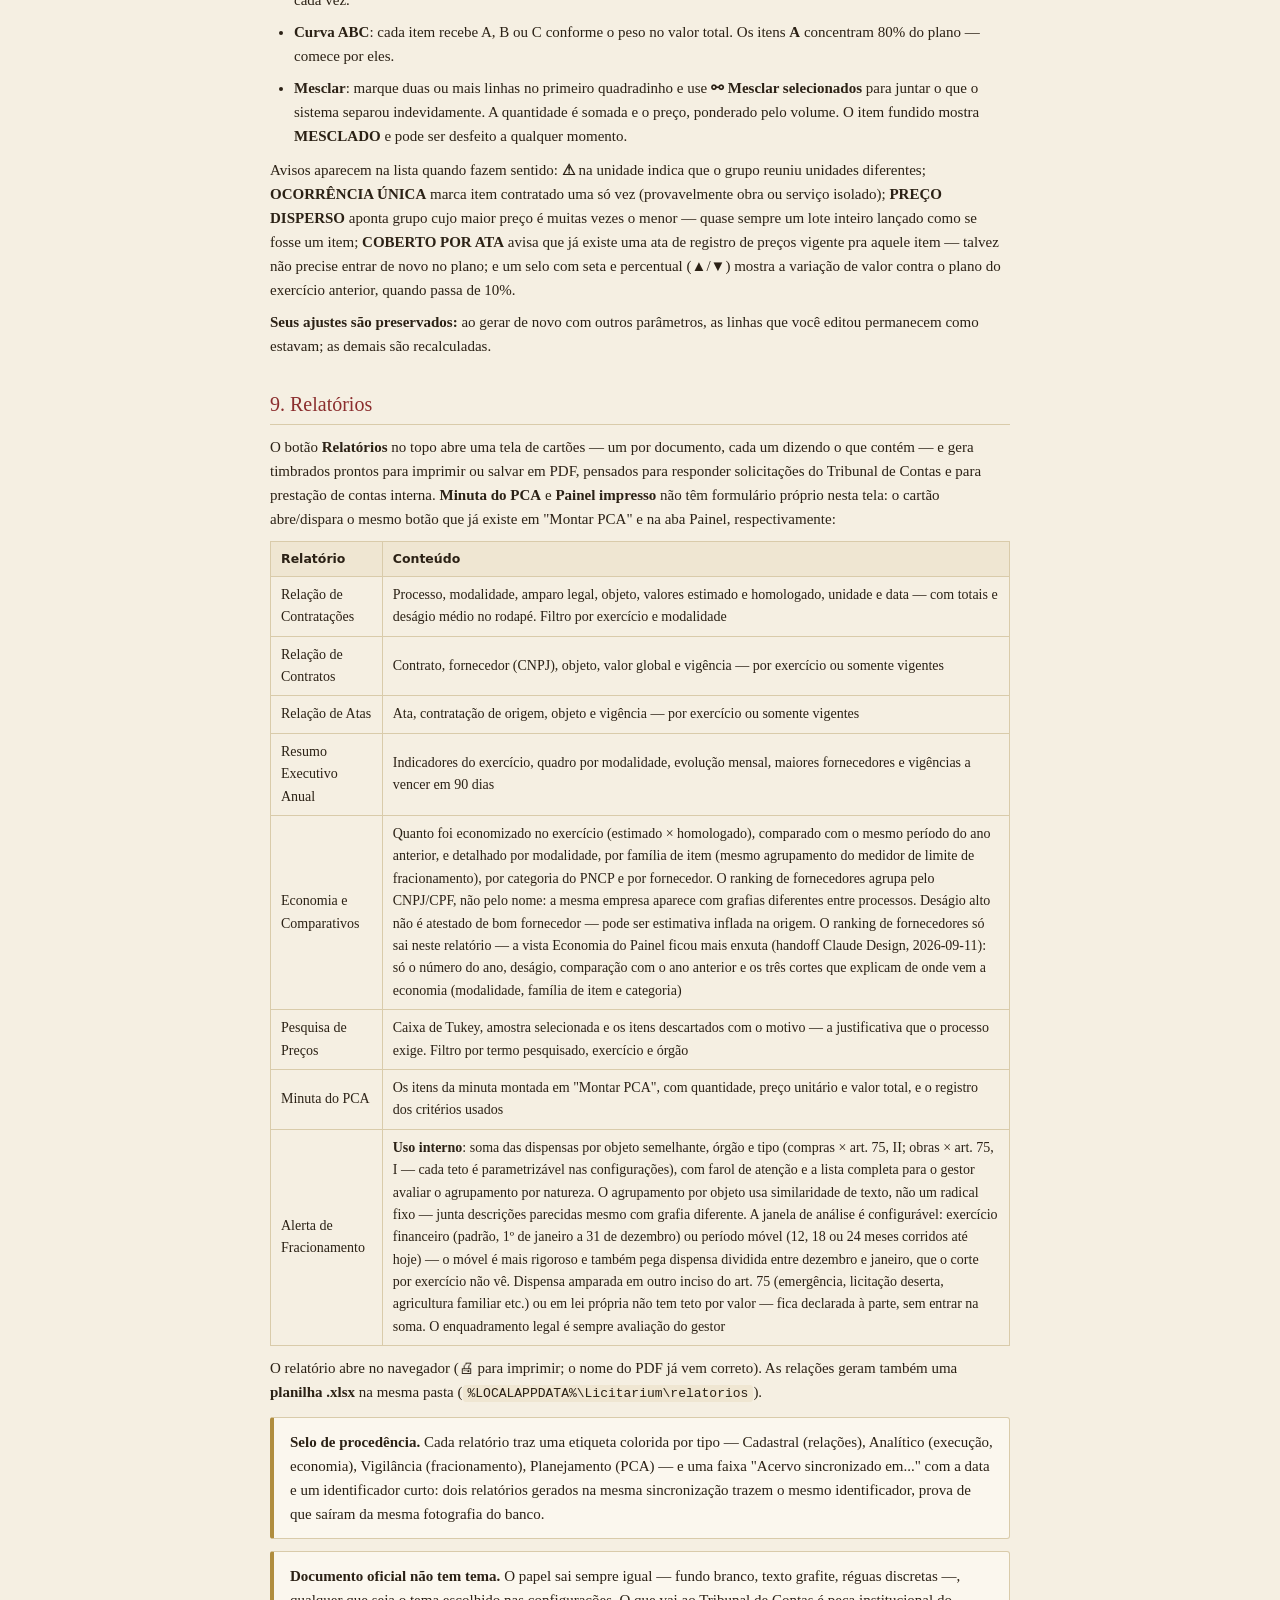
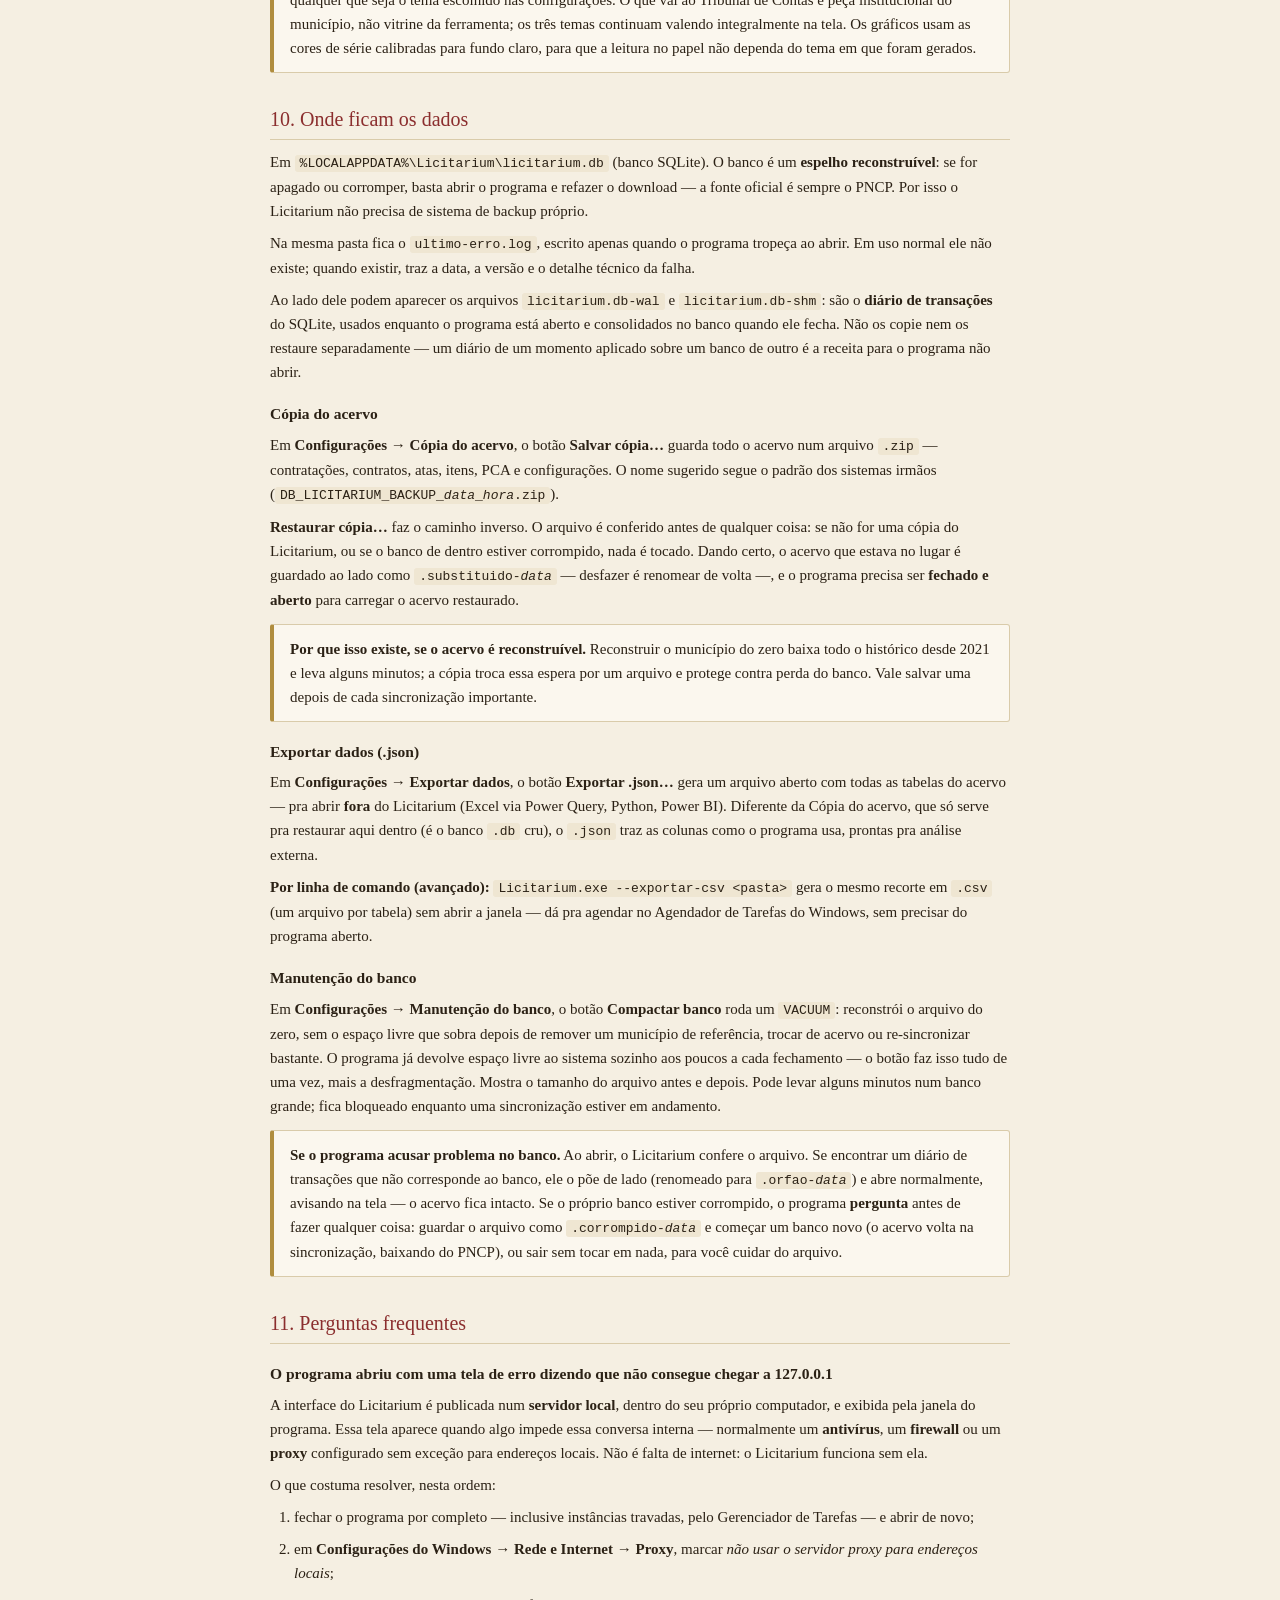
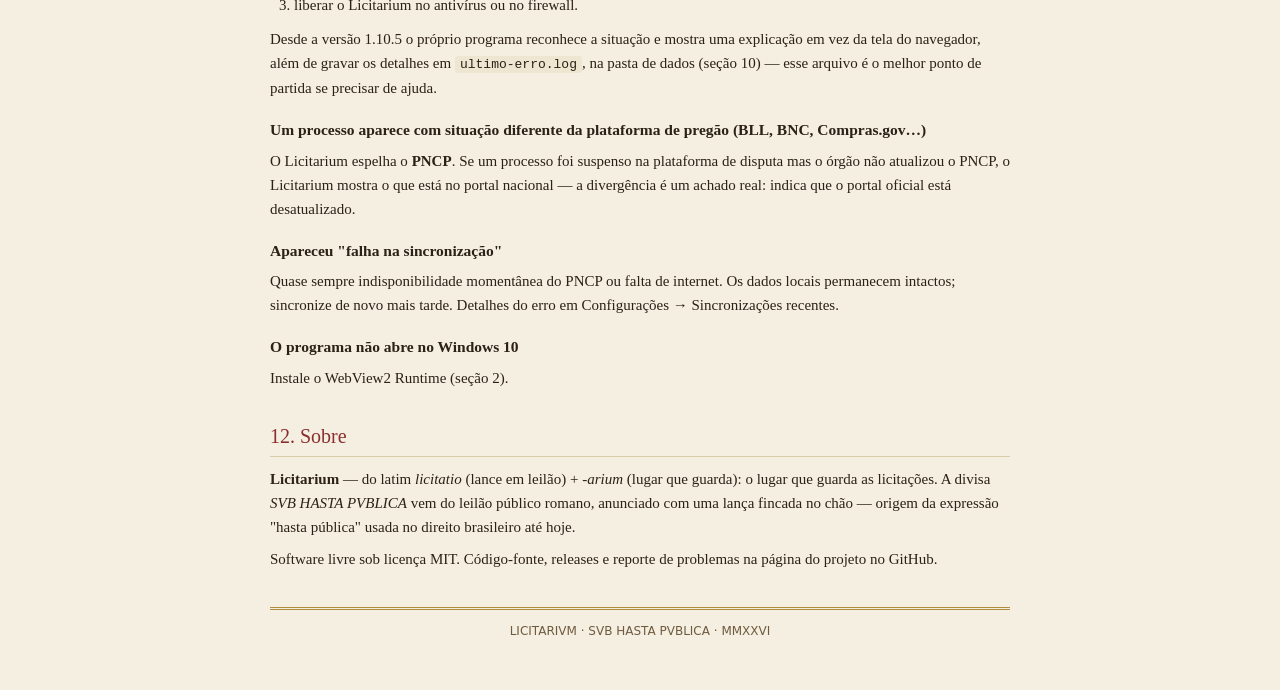
==== commit de7ebb0c: "Repina motor_pncp v1.6.0 -> v1.8.0 (ritmo do PNCP) e recalibra a estimativa de tempo (2.15.2) Co-Aut" ====
--- a/MANUAL.html
+++ b/MANUAL.html
@@ -2,11 +2,11 @@
 <html lang="pt-BR">
 <head>
 <meta charset="utf-8">
-<title>Manual Operacional — Licitarium Free v2.15.1</title>
+<title>Manual Operacional — Licitarium Free v2.15.2</title>
 <style>
   @page {
     size: A4; margin: 2cm 1.8cm;
-    @top-center { content: "Licitarium Free v2.15.1 — Manual Operacional"; font-size: 9pt; color: #6f5b3e; }
+    @top-center { content: "Licitarium Free v2.15.2 — Manual Operacional"; font-size: 9pt; color: #6f5b3e; }
     @bottom-right { content: "Página " counter(page) " de " counter(pages);
                     font-size: 9pt; color: #6f5b3e; }
   }
@@ -155,7 +155,7 @@
     <path d="M21.22 61.67Q21.16 61.67 21.12 61.65Q21.09 61.64 21.09 61.61Q21.09 61.58 21.13 61.56Q21.17 61.54 21.23 61.53Q21.35 61.5 21.42 61.41Q21.5 61.32 21.52 61.17Q21.57 60.82 21.61 60.47Q21.64 60.11 21.67 59.79Q21.7 59.47 21.71 59.22Q21.71 59.19 21.71 59.14Q21.71 59.1 21.71 59.06Q21.7 59.01 21.69 58.97Q21.67 58.93 21.62 58.89Q21.55 58.83 21.47 58.81Q21.4 58.78 21.3 58.76Q21.26 58.75 21.23 58.73Q21.2 58.7 21.2 58.67Q21.2 58.63 21.24 58.62Q21.28 58.61 21.34 58.61Q21.4 58.61 21.49 58.61Q21.59 58.62 21.71 58.63Q21.82 58.63 21.93 58.64Q22.03 58.64 22.1 58.64Q22.14 58.64 22.16 58.66Q22.19 58.69 22.2 58.72Q22.22 58.81 22.25 58.89Q22.27 58.98 22.31 59.07L23.02 60.84Q23.03 60.87 23.06 60.88Q23.09 60.88 23.11 60.85L23.93 59.08Q23.96 58.98 23.98 58.88Q24 58.78 24.02 58.71Q24.03 58.65 24.07 58.65H24.25Q24.41 58.64 24.59 58.63Q24.76 58.61 24.85 58.61Q24.89 58.61 24.92 58.62Q24.96 58.63 24.96 58.66Q24.96 58.7 24.93 58.71Q24.9 58.73 24.84 58.76Q24.79 58.77 24.73 58.8Q24.67 58.82 24.62 58.84Q24.55 58.88 24.51 58.93Q24.46 58.98 24.47 59.07Q24.47 59.4 24.48 59.67Q24.5 59.94 24.51 60.19Q24.52 60.43 24.54 60.68Q24.56 60.93 24.57 61.2Q24.58 61.34 24.67 61.41Q24.75 61.49 24.92 61.52Q24.98 61.54 25.02 61.56Q25.05 61.57 25.05 61.61Q25.05 61.64 25.02 61.65Q24.99 61.67 24.93 61.67Q24.82 61.67 24.72 61.66Q24.62 61.65 24.53 61.65Q24.43 61.64 24.33 61.64Q24.24 61.64 24.16 61.65Q24.08 61.65 23.99 61.66Q23.9 61.67 23.78 61.67Q23.73 61.67 23.7 61.65Q23.66 61.64 23.66 61.61Q23.66 61.58 23.7 61.55Q23.73 61.53 23.8 61.52Q23.95 61.5 24 61.43Q24.06 61.36 24.06 61.2Q24.05 60.88 24.04 60.61Q24.04 60.34 24.02 60.07Q24.01 59.8 24 59.51Q23.99 59.46 23.97 59.47Q23.95 59.47 23.93 59.51L22.93 61.66Q22.92 61.7 22.88 61.7Q22.84 61.69 22.83 61.66Q22.63 61.12 22.41 60.59Q22.19 60.07 21.95 59.5Q21.94 59.47 21.91 59.47Q21.89 59.47 21.88 59.51Q21.85 59.8 21.83 60.07Q21.8 60.34 21.79 60.61Q21.78 60.88 21.78 61.17Q21.78 61.3 21.86 61.39Q21.94 61.49 22.09 61.52Q22.16 61.54 22.2 61.55Q22.24 61.57 22.24 61.61Q22.24 61.64 22.2 61.65Q22.16 61.67 22.11 61.67Q21.99 61.67 21.92 61.66Q21.86 61.65 21.81 61.65Q21.75 61.65 21.66 61.65Q21.57 61.65 21.51 61.65Q21.44 61.66 21.37 61.66Q21.3 61.67 21.22 61.67ZM25.84 61.67Q25.78 61.67 25.75 61.65Q25.72 61.64 25.72 61.61Q25.72 61.58 25.75 61.56Q25.79 61.54 25.86 61.53Q25.97 61.5 26.05 61.41Q26.13 61.32 26.15 61.17Q26.19 60.82 26.23 60.47Q26.27 60.11 26.3 59.79Q26.32 59.47 26.33 59.22Q26.34 59.19 26.34 59.14Q26.34 59.1 26.33 59.06Q26.33 59.01 26.31 58.97Q26.3 58.93 26.25 58.89Q26.17 58.83 26.1 58.81Q26.03 58.78 25.93 58.76Q25.88 58.75 25.85 58.73Q25.82 58.7 25.82 58.67Q25.82 58.63 25.86 58.62Q25.91 58.61 25.97 58.61Q26.02 58.61 26.12 58.61Q26.22 58.62 26.33 58.63Q26.45 58.63 26.56 58.64Q26.66 58.64 26.73 58.64Q26.76 58.64 26.79 58.66Q26.82 58.69 26.82 58.72Q26.85 58.81 26.88 58.89Q26.9 58.98 26.93 59.07L27.65 60.84Q27.66 60.87 27.69 60.88Q27.72 60.88 27.73 60.85L28.56 59.08Q28.58 58.98 28.61 58.88Q28.63 58.78 28.64 58.71Q28.66 58.65 28.7 58.65H28.88Q29.04 58.64 29.21 58.63Q29.39 58.61 29.48 58.61Q29.51 58.61 29.55 58.62Q29.59 58.63 29.59 58.66Q29.59 58.7 29.56 58.71Q29.53 58.73 29.47 58.76Q29.42 58.77 29.36 58.8Q29.3 58.82 29.25 58.84Q29.17 58.88 29.13 58.93Q29.09 58.98 29.09 59.07Q29.1 59.4 29.11 59.67Q29.12 59.94 29.14 60.19Q29.15 60.43 29.17 60.68Q29.18 60.93 29.2 61.2Q29.21 61.34 29.3 61.41Q29.38 61.49 29.54 61.52Q29.61 61.54 29.65 61.56Q29.68 61.57 29.68 61.61Q29.68 61.64 29.65 61.65Q29.61 61.67 29.56 61.67Q29.44 61.67 29.34 61.66Q29.25 61.65 29.15 61.65Q29.06 61.64 28.96 61.64Q28.87 61.64 28.79 61.65Q28.71 61.65 28.62 61.66Q28.53 61.67 28.41 61.67Q28.36 61.67 28.32 61.65Q28.29 61.64 28.29 61.61Q28.29 61.58 28.32 61.55Q28.36 61.53 28.43 61.52Q28.57 61.5 28.63 61.43Q28.68 61.36 28.68 61.2Q28.68 60.88 28.67 60.61Q28.66 60.34 28.65 60.07Q28.64 59.8 28.63 59.51Q28.62 59.46 28.6 59.47Q28.58 59.47 28.56 59.51L27.56 61.66Q27.55 61.7 27.51 61.7Q27.47 61.69 27.46 61.66Q27.26 61.12 27.04 60.59Q26.82 60.07 26.58 59.5Q26.57 59.47 26.54 59.47Q26.52 59.47 26.51 59.51Q26.48 59.8 26.45 60.07Q26.43 60.34 26.42 60.61Q26.41 60.88 26.41 61.17Q26.41 61.3 26.49 61.39Q26.57 61.49 26.72 61.52Q26.79 61.54 26.83 61.55Q26.87 61.57 26.87 61.61Q26.87 61.64 26.83 61.65Q26.79 61.67 26.74 61.67Q26.61 61.67 26.55 61.66Q26.48 61.65 26.43 61.65Q26.38 61.65 26.29 61.65Q26.2 61.65 26.13 61.65Q26.07 61.66 26 61.66Q25.93 61.67 25.84 61.67ZM30.37 61.67Q30.31 61.67 30.27 61.66Q30.23 61.65 30.23 61.61Q30.23 61.58 30.27 61.56Q30.31 61.54 30.37 61.51Q30.46 61.49 30.57 61.44Q30.67 61.38 30.79 61.29Q30.9 61.2 31 61.07L31.58 60.35Q31.63 60.28 31.64 60.21Q31.66 60.14 31.59 60.05L30.96 59.16Q30.86 59.03 30.79 58.95Q30.71 58.87 30.63 58.83Q30.56 58.8 30.48 58.77Q30.41 58.75 30.37 58.73Q30.34 58.71 30.34 58.67Q30.34 58.64 30.37 58.63Q30.41 58.62 30.46 58.62Q30.61 58.62 30.81 58.63Q31.01 58.64 31.2 58.64Q31.34 58.64 31.47 58.63Q31.61 58.62 31.7 58.62Q31.75 58.62 31.79 58.64Q31.83 58.65 31.83 58.68Q31.83 58.72 31.79 58.74Q31.75 58.76 31.69 58.78Q31.56 58.81 31.5 58.84Q31.44 58.87 31.44 58.93Q31.44 59 31.56 59.18L31.99 59.77Q32.04 59.84 32.07 59.84Q32.1 59.84 32.14 59.78L32.59 59.18Q32.65 59.1 32.68 59.04Q32.71 58.98 32.71 58.93Q32.71 58.88 32.66 58.84Q32.61 58.8 32.5 58.78Q32.46 58.77 32.4 58.74Q32.35 58.72 32.35 58.68Q32.35 58.65 32.39 58.64Q32.43 58.63 32.49 58.63Q32.56 58.63 32.62 58.63Q32.68 58.63 32.74 58.63Q32.81 58.64 32.88 58.64Q33.02 58.64 33.15 58.62Q33.28 58.61 33.39 58.61Q33.45 58.61 33.49 58.62Q33.53 58.63 33.53 58.67Q33.53 58.7 33.49 58.72Q33.45 58.74 33.38 58.76Q33.26 58.79 33.12 58.93Q32.97 59.06 32.85 59.21L32.28 59.9Q32.22 59.97 32.21 60.01Q32.2 60.04 32.23 60.1L32.97 61.16Q33.06 61.29 33.18 61.39Q33.29 61.48 33.41 61.51Q33.48 61.53 33.52 61.55Q33.57 61.58 33.57 61.61Q33.57 61.64 33.53 61.66Q33.49 61.67 33.44 61.67Q33.33 61.67 33.21 61.66Q33.08 61.66 32.94 61.65Q32.81 61.64 32.69 61.64Q32.55 61.64 32.42 61.65Q32.29 61.65 32.19 61.65Q32.13 61.65 32.09 61.64Q32.05 61.62 32.05 61.59Q32.05 61.56 32.1 61.53Q32.15 61.51 32.2 61.5Q32.28 61.48 32.35 61.43Q32.42 61.38 32.42 61.29Q32.42 61.26 32.41 61.23Q32.4 61.19 32.37 61.16L31.89 60.45Q31.84 60.39 31.81 60.38Q31.78 60.38 31.75 60.43L31.19 61.17Q31.16 61.22 31.14 61.26Q31.13 61.3 31.13 61.33Q31.14 61.39 31.19 61.44Q31.25 61.49 31.34 61.51Q31.41 61.52 31.45 61.54Q31.49 61.57 31.49 61.6Q31.49 61.63 31.45 61.64Q31.42 61.66 31.36 61.66Q31.27 61.66 31.15 61.65Q31.03 61.65 30.92 61.65Q30.77 61.65 30.63 61.66Q30.49 61.67 30.37 61.67ZM34.14 61.67Q34.08 61.67 34.04 61.66Q34 61.65 34 61.61Q34 61.58 34.04 61.56Q34.08 61.54 34.14 61.51Q34.23 61.49 34.34 61.44Q34.44 61.38 34.56 61.29Q34.67 61.2 34.77 61.07L35.35 60.35Q35.4 60.28 35.41 60.21Q35.43 60.14 35.36 60.05L34.73 59.16Q34.63 59.03 34.56 58.95Q34.48 58.87 34.4 58.83Q34.33 58.8 34.25 58.77Q34.18 58.75 34.14 58.73Q34.11 58.71 34.11 58.67Q34.11 58.64 34.14 58.63Q34.18 58.62 34.23 58.62Q34.38 58.62 34.58 58.63Q34.78 58.64 34.97 58.64Q35.11 58.64 35.24 58.63Q35.38 58.62 35.47 58.62Q35.52 58.62 35.56 58.64Q35.6 58.65 35.6 58.68Q35.6 58.72 35.56 58.74Q35.52 58.76 35.46 58.78Q35.33 58.81 35.27 58.84Q35.21 58.87 35.21 58.93Q35.21 59 35.33 59.18L35.76 59.77Q35.81 59.84 35.84 59.84Q35.87 59.84 35.91 59.78L36.36 59.18Q36.42 59.1 36.45 59.04Q36.48 58.98 36.48 58.93Q36.48 58.88 36.43 58.84Q36.38 58.8 36.27 58.78Q36.23 58.77 36.18 58.74Q36.12 58.72 36.12 58.68Q36.12 58.65 36.16 58.64Q36.2 58.63 36.26 58.63Q36.33 58.63 36.39 58.63Q36.45 58.63 36.51 58.63Q36.58 58.64 36.65 58.64Q36.79 58.64 36.92 58.62Q37.05 58.61 37.16 58.61Q37.22 58.61 37.26 58.62Q37.3 58.63 37.3 58.67Q37.3 58.7 37.26 58.72Q37.22 58.74 37.15 58.76Q37.03 58.79 36.89 58.93Q36.74 59.06 36.62 59.21L36.05 59.9Q35.99 59.97 35.98 60.01Q35.97 60.04 36 60.1L36.74 61.16Q36.83 61.29 36.95 61.39Q37.06 61.48 37.18 61.51Q37.25 61.53 37.29 61.55Q37.34 61.58 37.34 61.61Q37.34 61.64 37.3 61.66Q37.26 61.67 37.21 61.67Q37.1 61.67 36.98 61.66Q36.85 61.66 36.71 61.65Q36.58 61.64 36.46 61.64Q36.32 61.64 36.19 61.65Q36.06 61.65 35.96 61.65Q35.9 61.65 35.86 61.64Q35.82 61.62 35.82 61.59Q35.82 61.56 35.87 61.53Q35.92 61.51 35.97 61.5Q36.05 61.48 36.12 61.43Q36.2 61.38 36.2 61.29Q36.2 61.26 36.18 61.23Q36.17 61.19 36.14 61.16L35.66 60.45Q35.61 60.39 35.58 60.38Q35.55 60.38 35.52 60.43L34.96 61.17Q34.93 61.22 34.91 61.26Q34.9 61.3 34.9 61.33Q34.91 61.39 34.96 61.44Q35.02 61.49 35.11 61.51Q35.18 61.52 35.22 61.54Q35.26 61.57 35.26 61.6Q35.26 61.63 35.22 61.64Q35.19 61.66 35.13 61.66Q35.04 61.66 34.92 61.65Q34.8 61.65 34.69 61.65Q34.54 61.65 34.4 61.66Q34.26 61.67 34.14 61.67ZM39.32 61.71Q39.27 61.71 39.25 61.66Q39.23 61.61 39.19 61.51Q39.16 61.41 39.13 61.34L38.26 59.11Q38.21 58.99 38.14 58.9Q38.06 58.81 37.93 58.78Q37.87 58.76 37.83 58.74Q37.79 58.71 37.79 58.68Q37.79 58.65 37.83 58.63Q37.86 58.62 37.92 58.62Q38 58.62 38.1 58.63Q38.2 58.63 38.31 58.63Q38.42 58.64 38.52 58.64Q38.61 58.64 38.72 58.63Q38.82 58.63 38.92 58.63Q39.02 58.62 39.08 58.62Q39.13 58.62 39.17 58.64Q39.21 58.65 39.21 58.68Q39.21 58.72 39.17 58.74Q39.13 58.77 39.07 58.78Q38.93 58.79 38.85 58.84Q38.78 58.88 38.78 58.96Q38.78 59.02 38.79 59.07Q38.81 59.12 38.82 59.15L39.46 60.88Q39.47 60.9 39.48 60.91Q39.5 60.91 39.51 60.87L40.11 59.3Q40.2 59.05 40.13 58.93Q40.06 58.8 39.89 58.78Q39.83 58.77 39.79 58.74Q39.74 58.72 39.74 58.68Q39.74 58.65 39.78 58.64Q39.82 58.63 39.88 58.63Q39.95 58.63 40.02 58.63Q40.09 58.63 40.17 58.63Q40.24 58.64 40.33 58.64Q40.47 58.64 40.61 58.63Q40.75 58.62 40.85 58.62Q40.91 58.62 40.95 58.63Q40.99 58.64 40.99 58.68Q40.99 58.71 40.95 58.73Q40.91 58.75 40.84 58.77Q40.68 58.81 40.58 58.92Q40.47 59.04 40.41 59.19L39.59 61.15Q39.56 61.23 39.52 61.32Q39.49 61.41 39.45 61.5Q39.42 61.59 39.38 61.66Q39.38 61.69 39.36 61.7Q39.34 61.71 39.32 61.71ZM41.59 61.67Q41.54 61.67 41.51 61.65Q41.47 61.64 41.47 61.61Q41.47 61.55 41.61 61.52Q41.78 61.49 41.87 61.42Q41.95 61.35 41.95 61.19V59.1Q41.95 58.94 41.89 58.87Q41.82 58.81 41.64 58.77Q41.51 58.75 41.51 58.68Q41.51 58.65 41.54 58.63Q41.58 58.62 41.63 58.62Q41.75 58.62 41.84 58.63Q41.93 58.63 42.02 58.63Q42.11 58.64 42.21 58.64Q42.31 58.64 42.4 58.63Q42.48 58.63 42.57 58.63Q42.66 58.62 42.78 58.62Q42.83 58.62 42.86 58.63Q42.9 58.65 42.9 58.68Q42.9 58.71 42.86 58.74Q42.83 58.76 42.76 58.77Q42.59 58.81 42.51 58.88Q42.44 58.94 42.44 59.1V61.19Q42.44 61.35 42.53 61.42Q42.61 61.48 42.79 61.52Q42.86 61.54 42.89 61.56Q42.92 61.57 42.92 61.61Q42.92 61.64 42.89 61.65Q42.86 61.67 42.81 61.67Q42.69 61.67 42.59 61.66Q42.5 61.65 42.41 61.65Q42.32 61.64 42.21 61.64Q42.1 61.64 42.01 61.65Q41.91 61.65 41.81 61.66Q41.71 61.67 41.59 61.67Z" fill="var(--text)" opacity=".85"/>
   </svg>
   <h1 class="mark">LICITARI<b>V</b>M</h1>
-  <div class="subtitulo">MANUAL DO USUÁRIO · VERSÃO 2.15.1</div>
+  <div class="subtitulo">MANUAL DO USUÁRIO · VERSÃO 2.15.2</div>
 </header>
 
 <h2>1. O que é o Licitarium</h2>
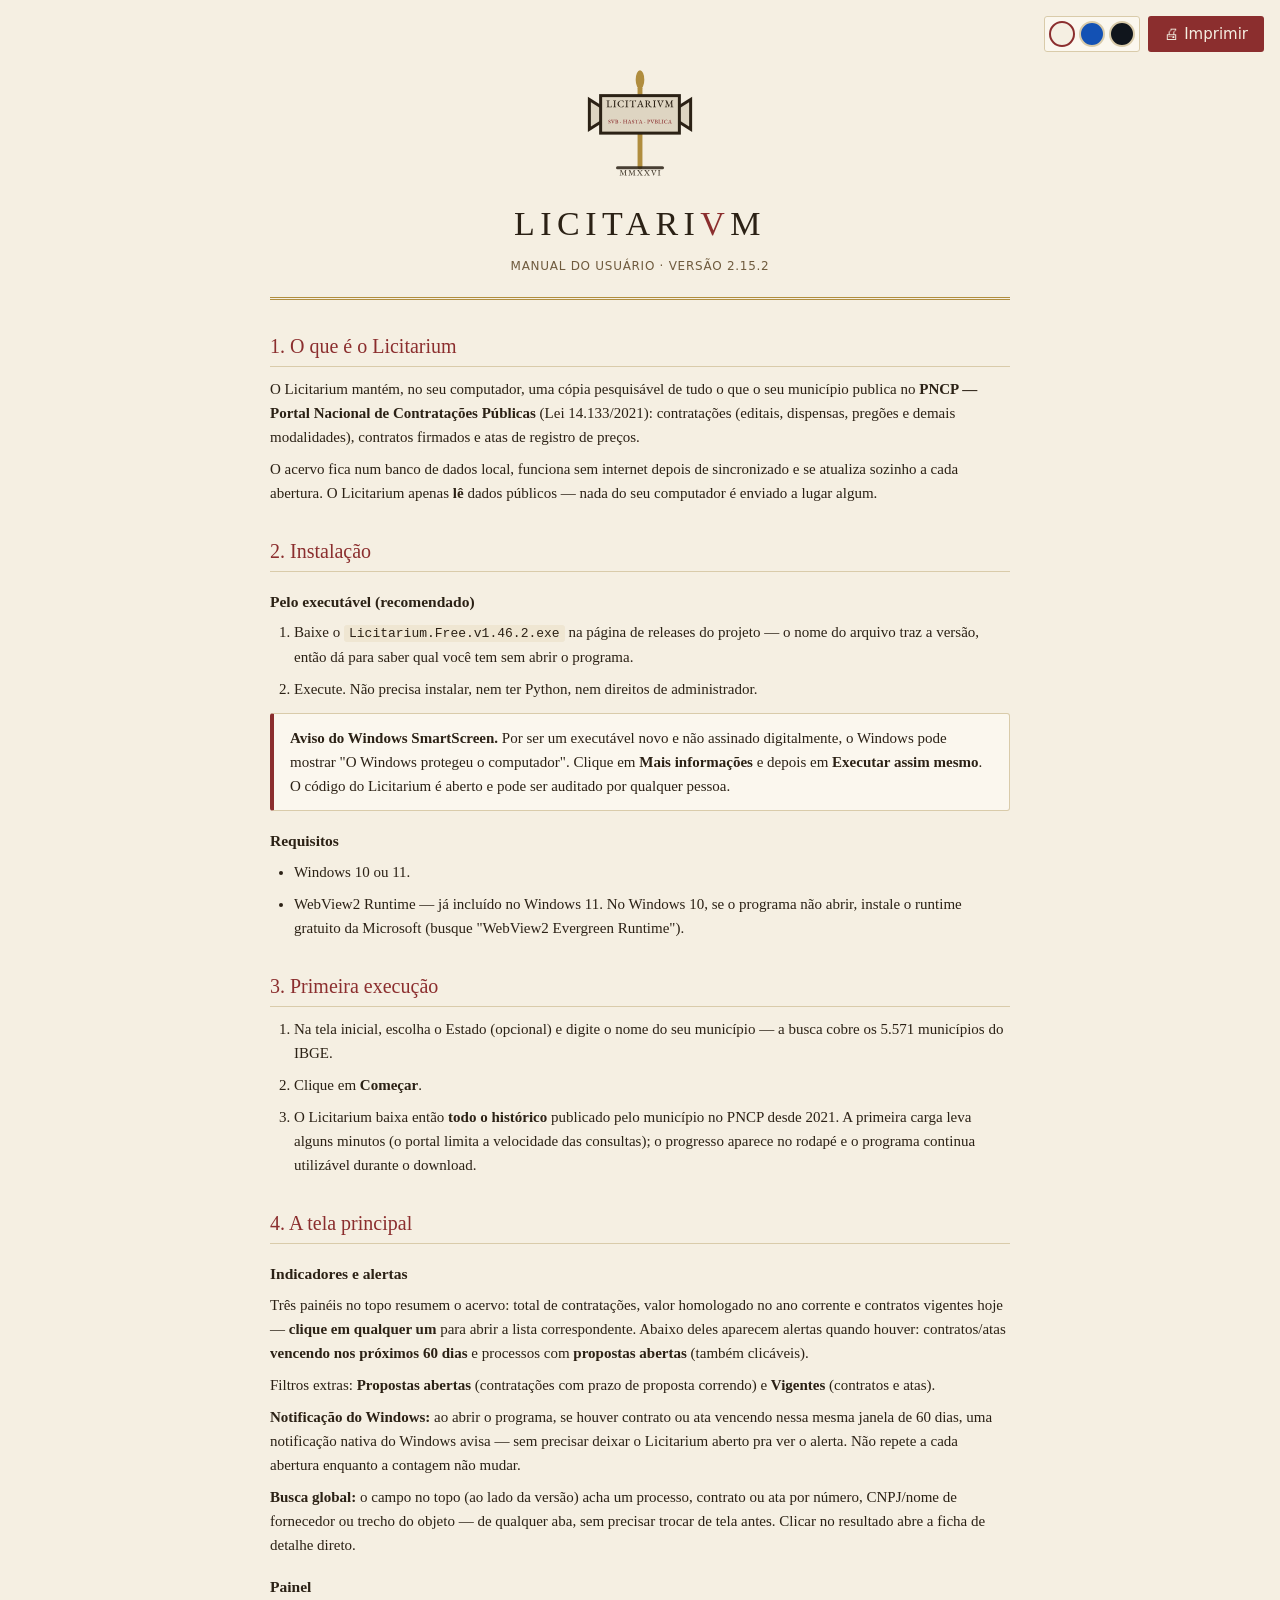
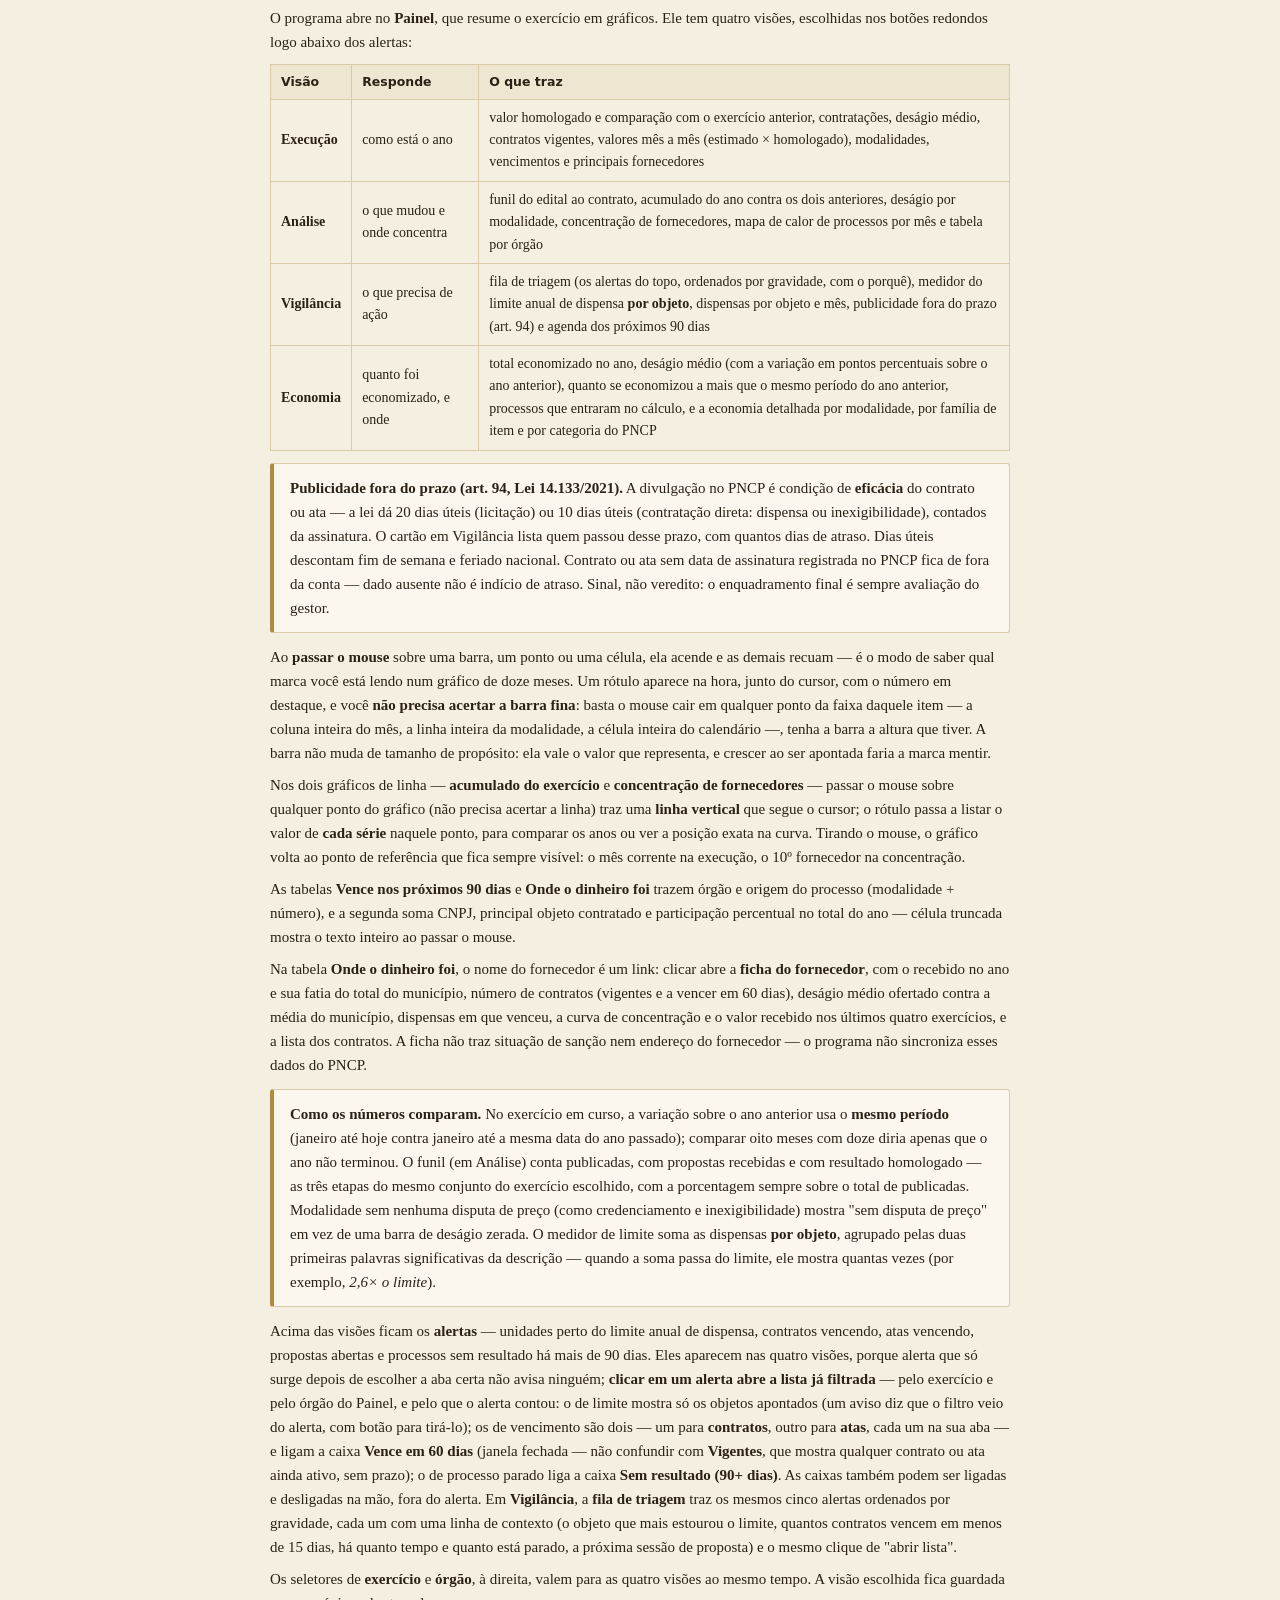
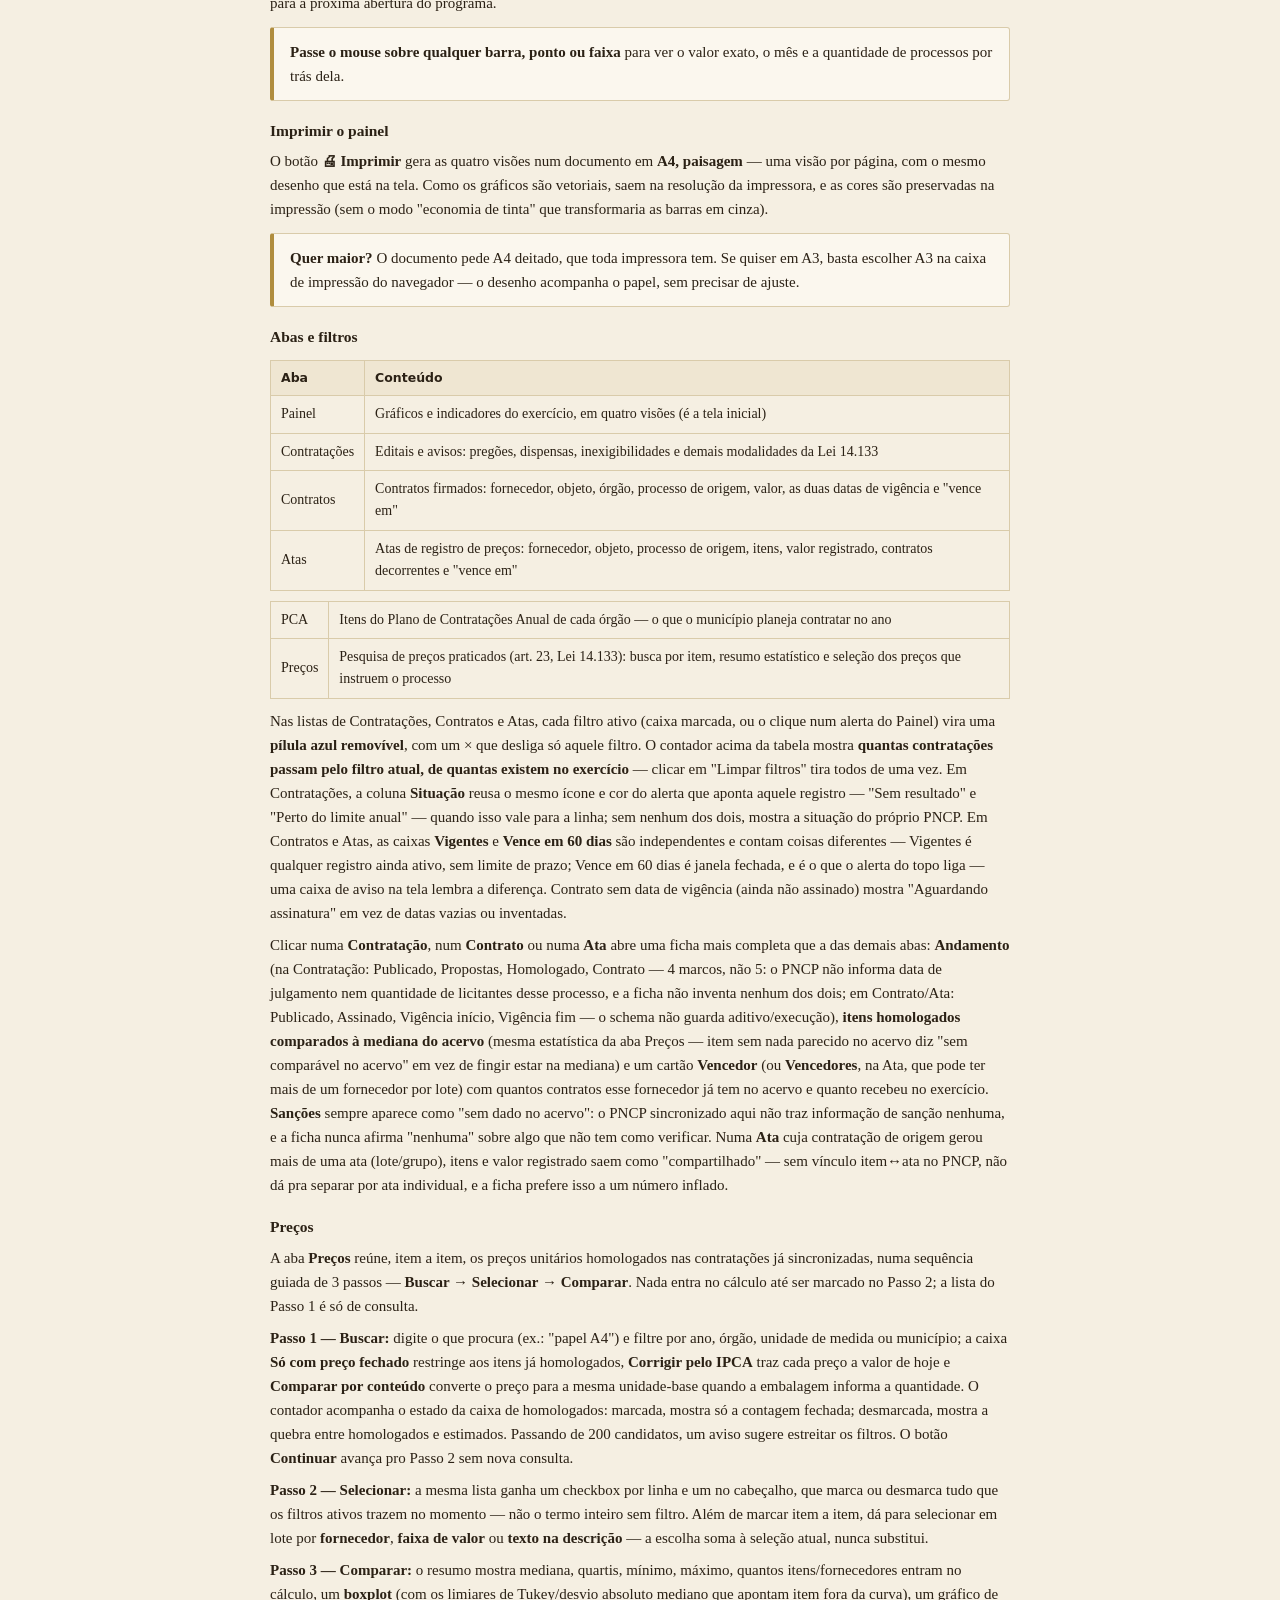
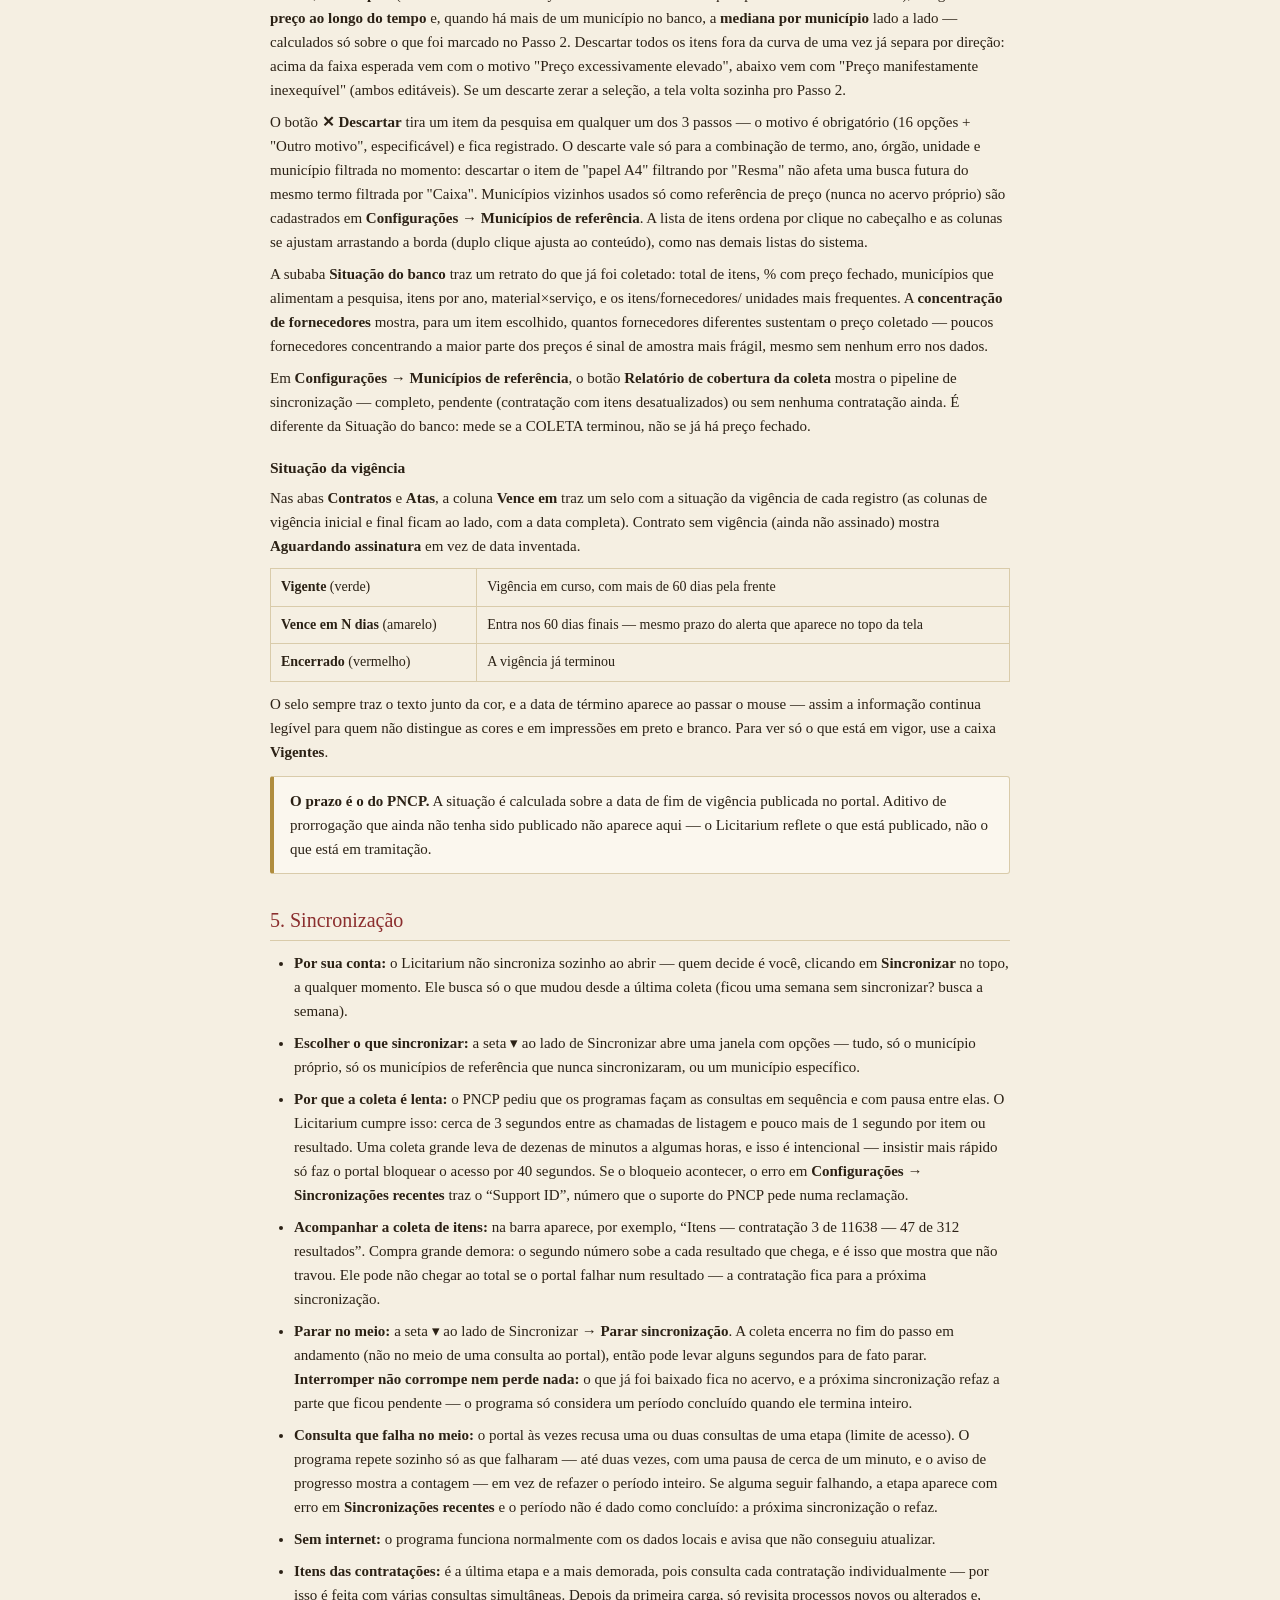
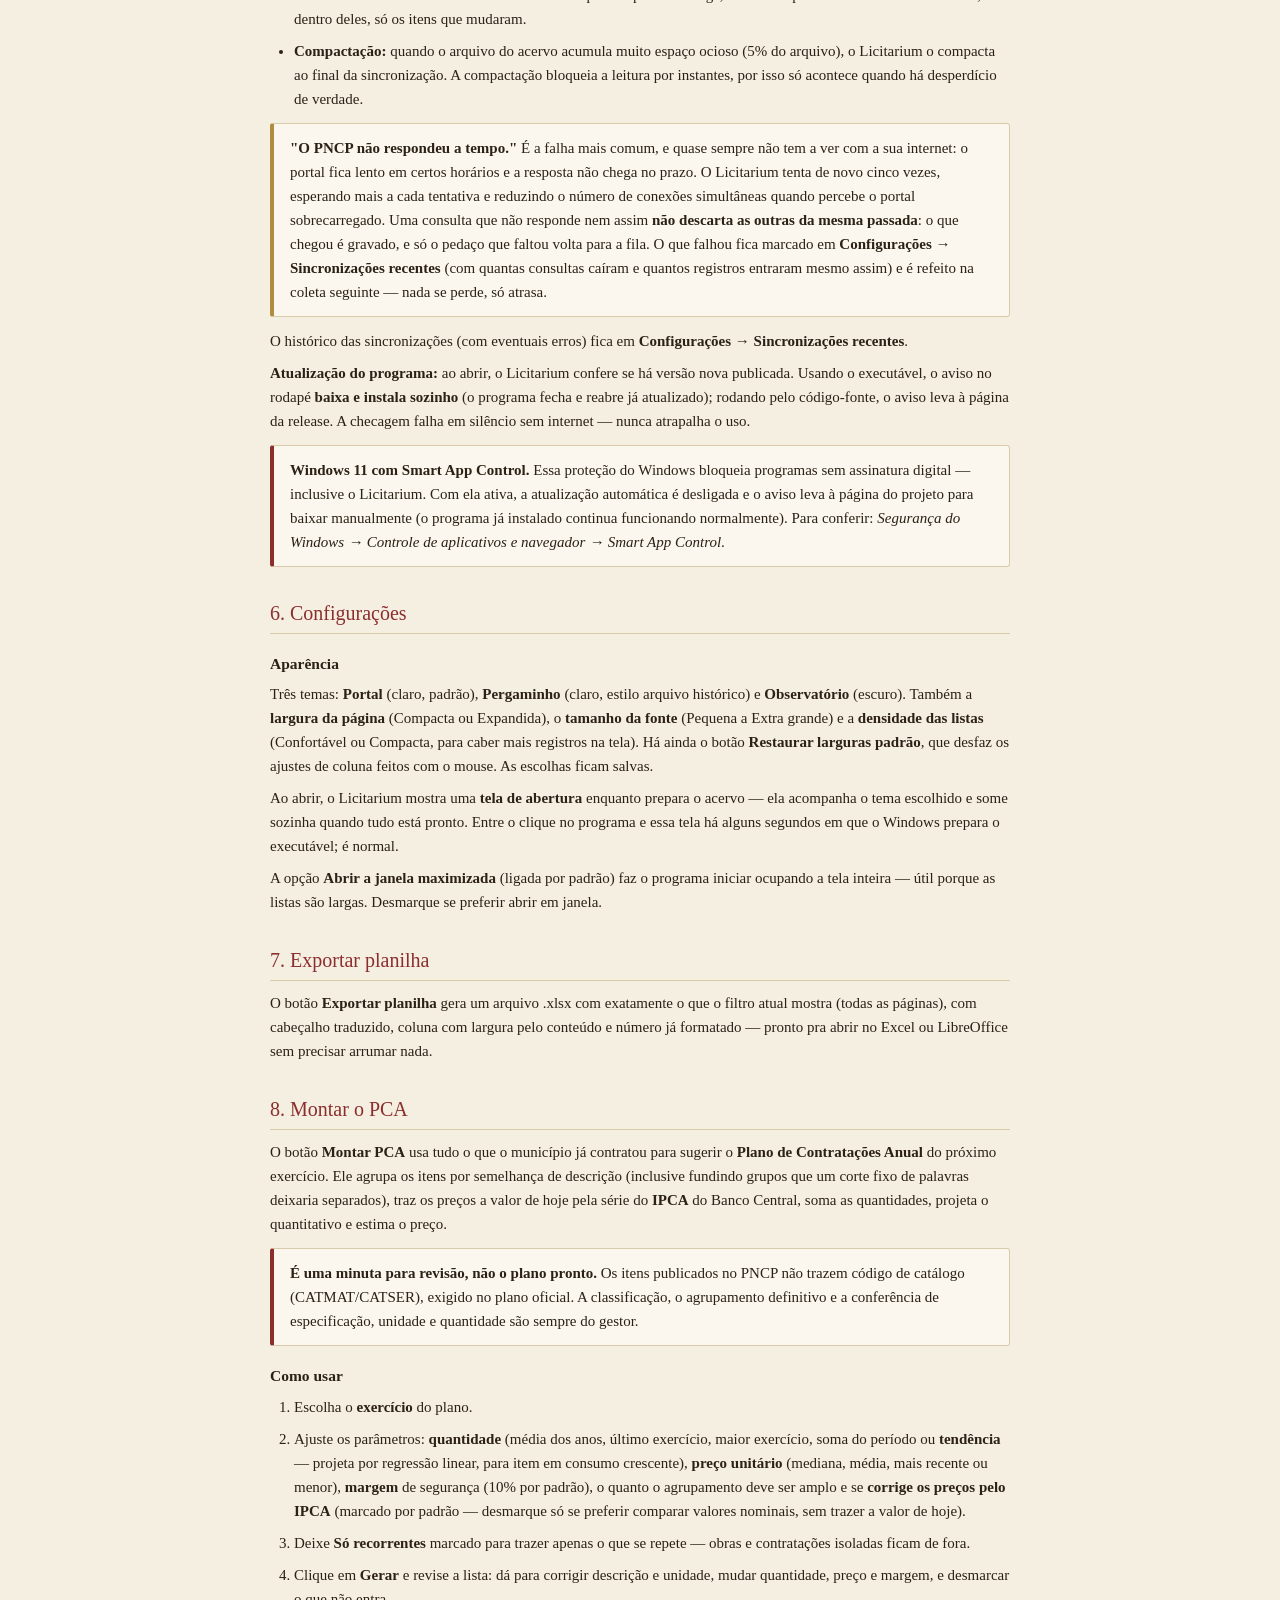
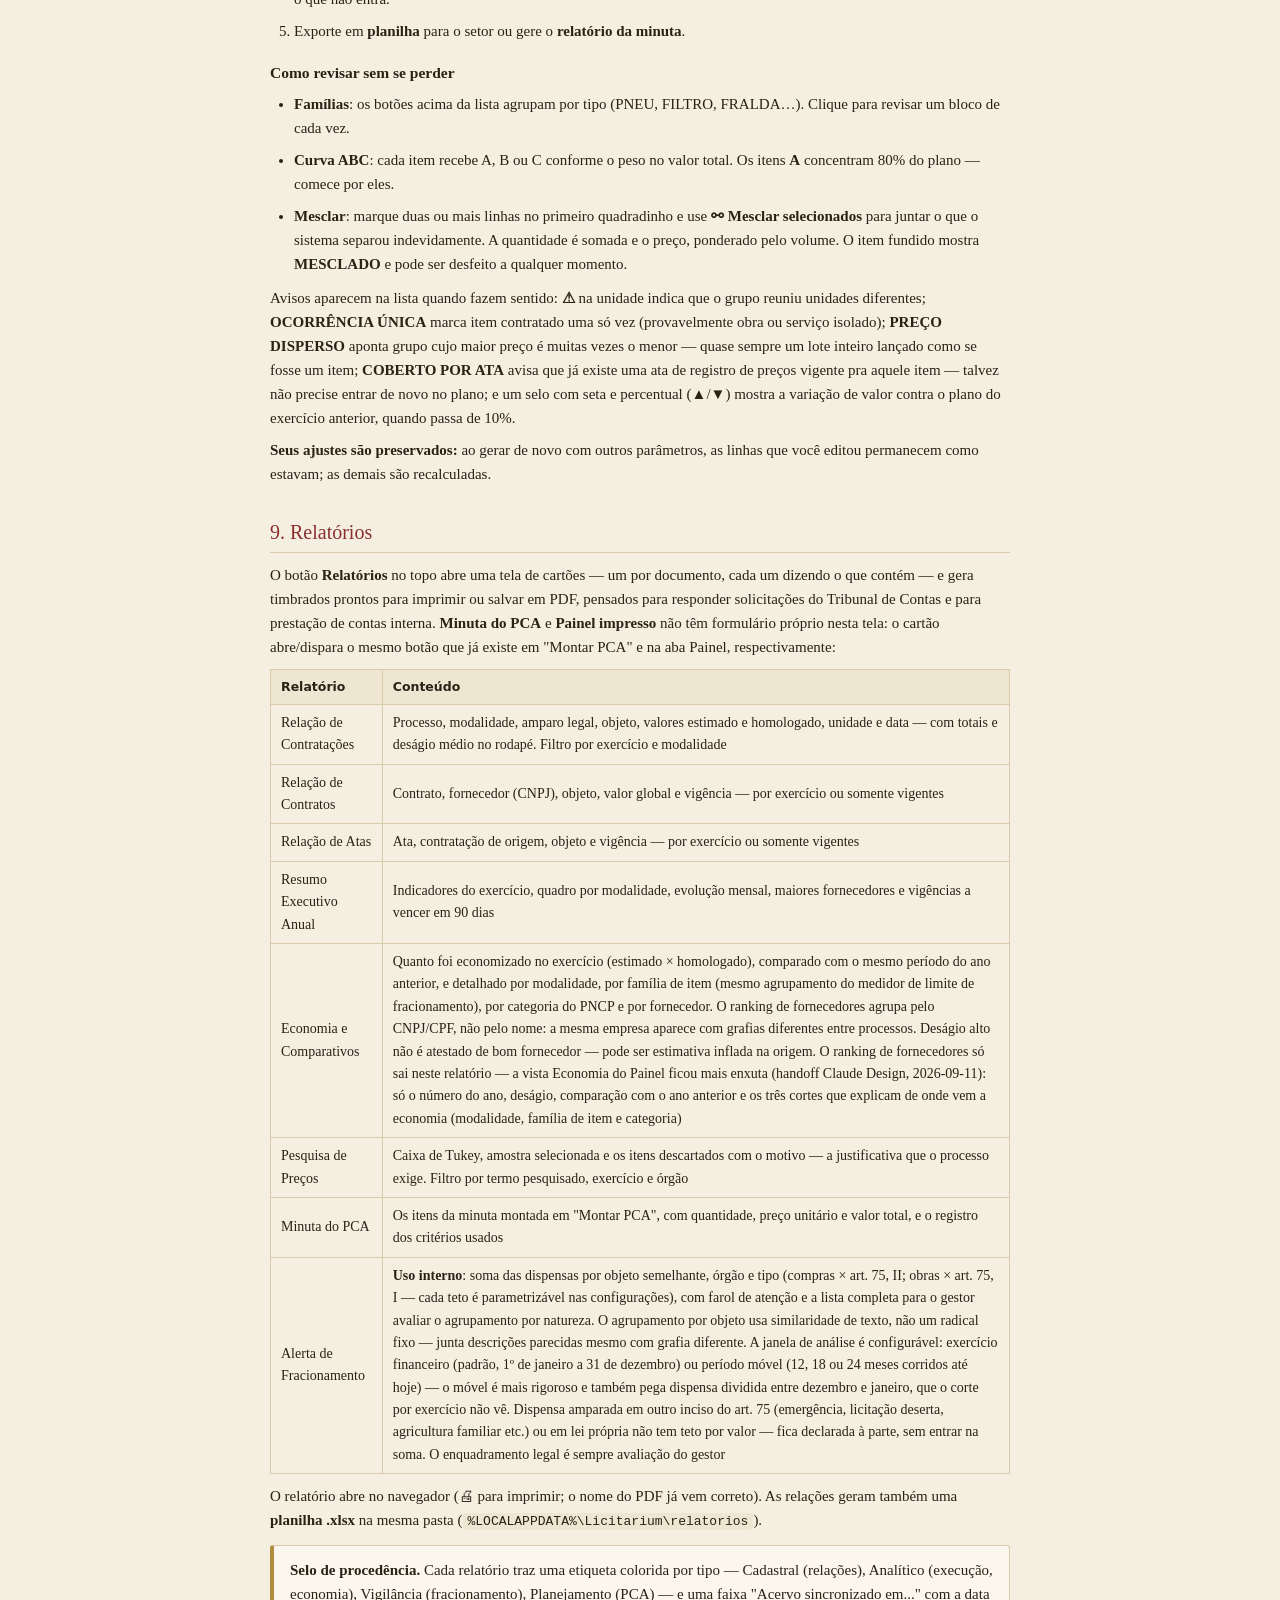
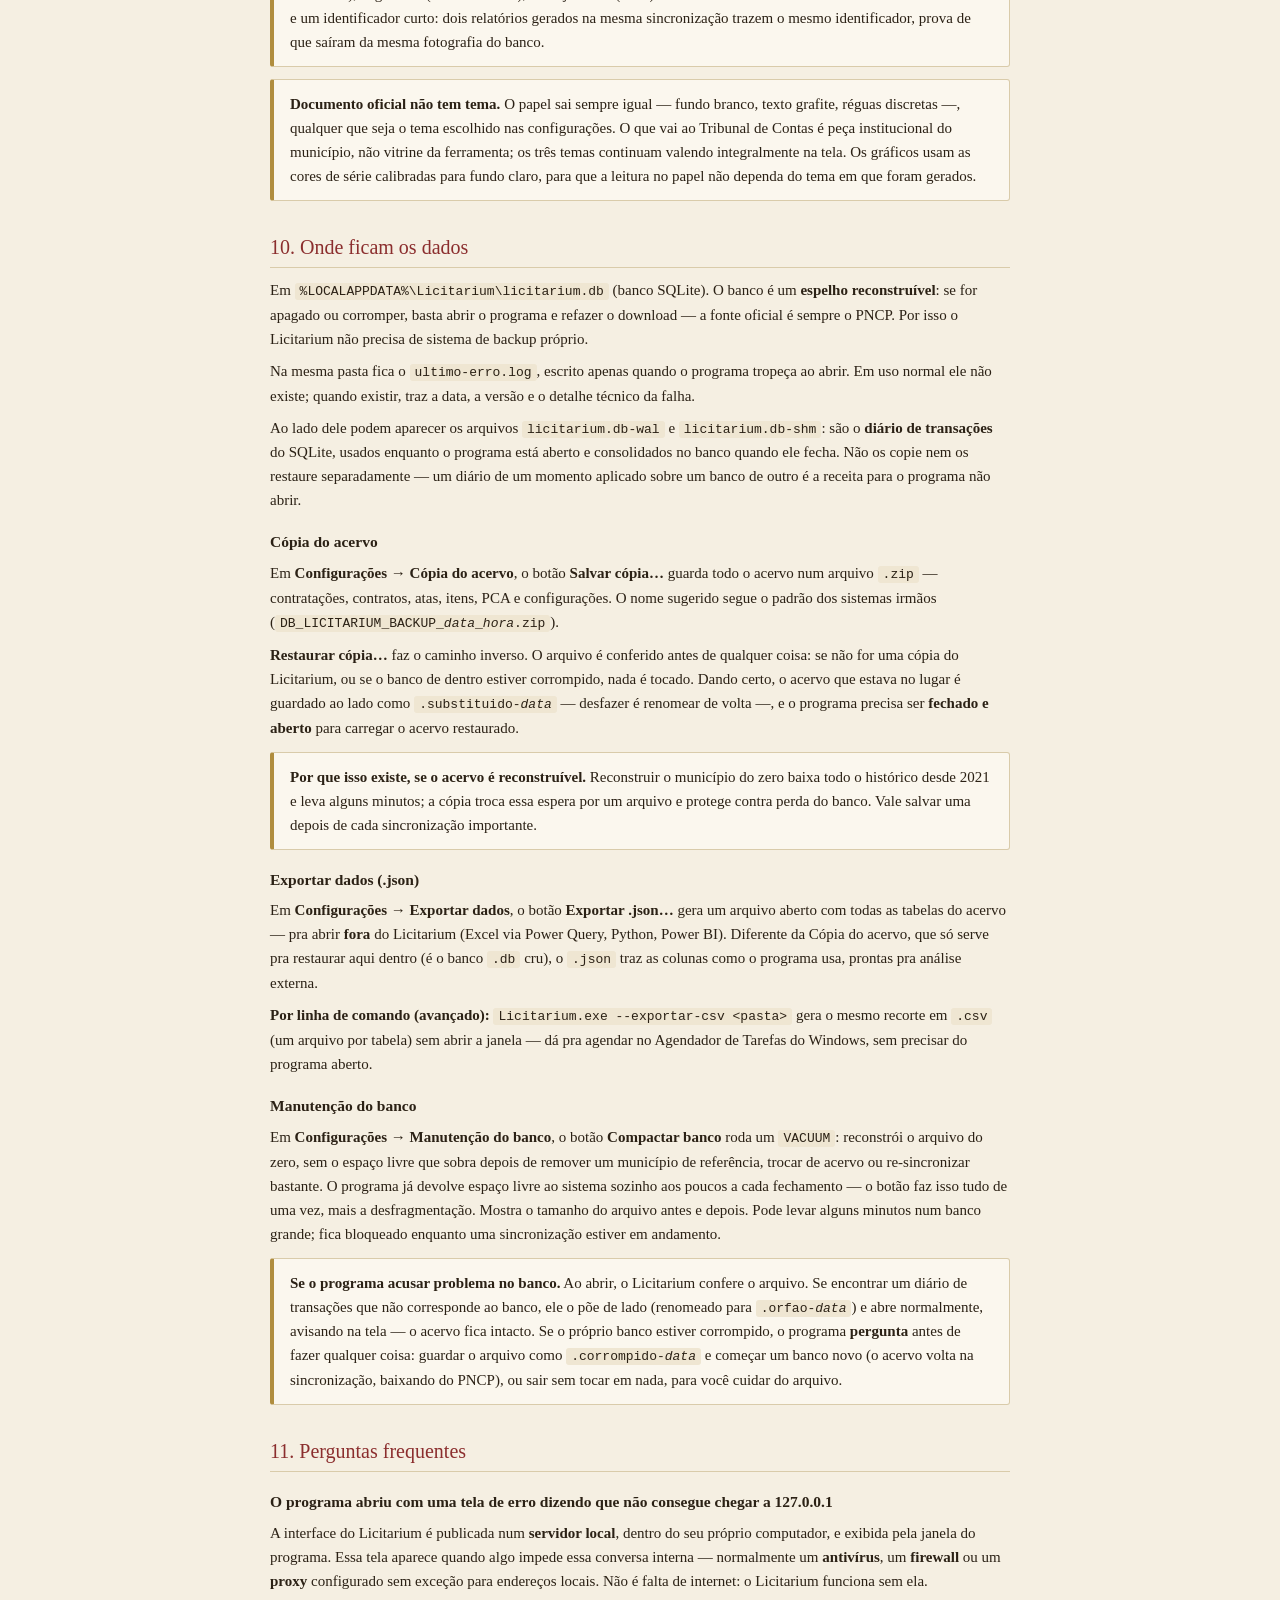
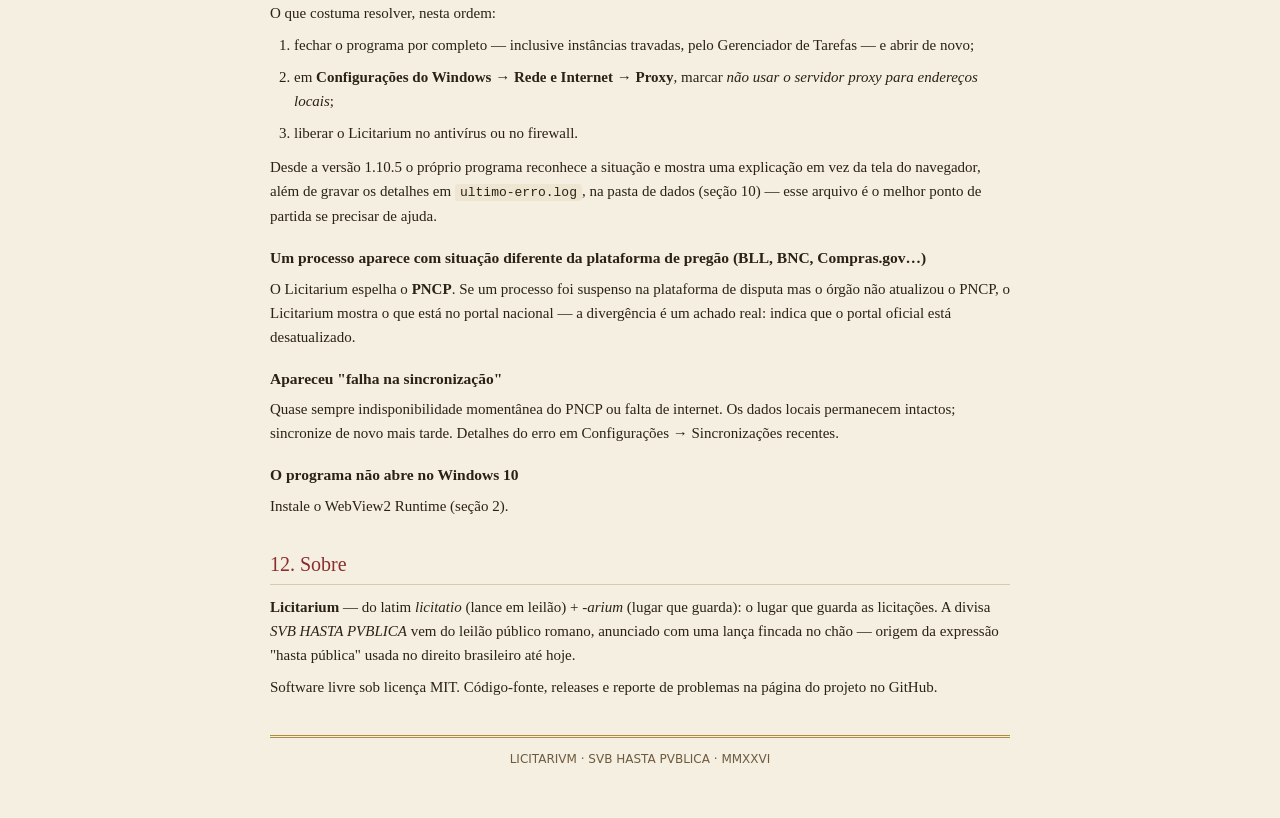
==== commit d86d9426: "Manual: explica o ritmo da coleta pedido pelo PNCP e o Support ID (2.15.2) Co-Authored-By: Claude Op" ====
--- a/MANUAL.html
+++ b/MANUAL.html
@@ -464,6 +464,15 @@
   <li><b>Escolher o que sincronizar:</b> a seta ▾ ao lado de Sincronizar abre
       uma janela com opções — tudo, só o município próprio, só os municípios
       de referência que nunca sincronizaram, ou um município específico.</li>
+  <li><b>Por que a coleta é lenta:</b> o PNCP pediu que os programas
+      façam as consultas em sequência e com pausa entre elas. O Licitarium
+      cumpre isso: cerca de 3 segundos entre as chamadas de listagem e pouco
+      mais de 1 segundo por item ou resultado. Uma coleta grande leva de
+      dezenas de minutos a algumas horas, e isso é intencional — insistir
+      mais rápido só faz o portal bloquear o acesso por 40 segundos. Se o
+      bloqueio acontecer, o erro em <b>Configurações → Sincronizações
+      recentes</b> traz o “Support ID”, número que o suporte do PNCP pede
+      numa reclamação.</li>
   <li><b>Acompanhar a coleta de itens:</b> na barra aparece, por exemplo,
       “Itens — contratação 3 de 11638 — 47 de 312 resultados”. Compra grande
       demora: o segundo número sobe a cada resultado que chega, e é isso que
